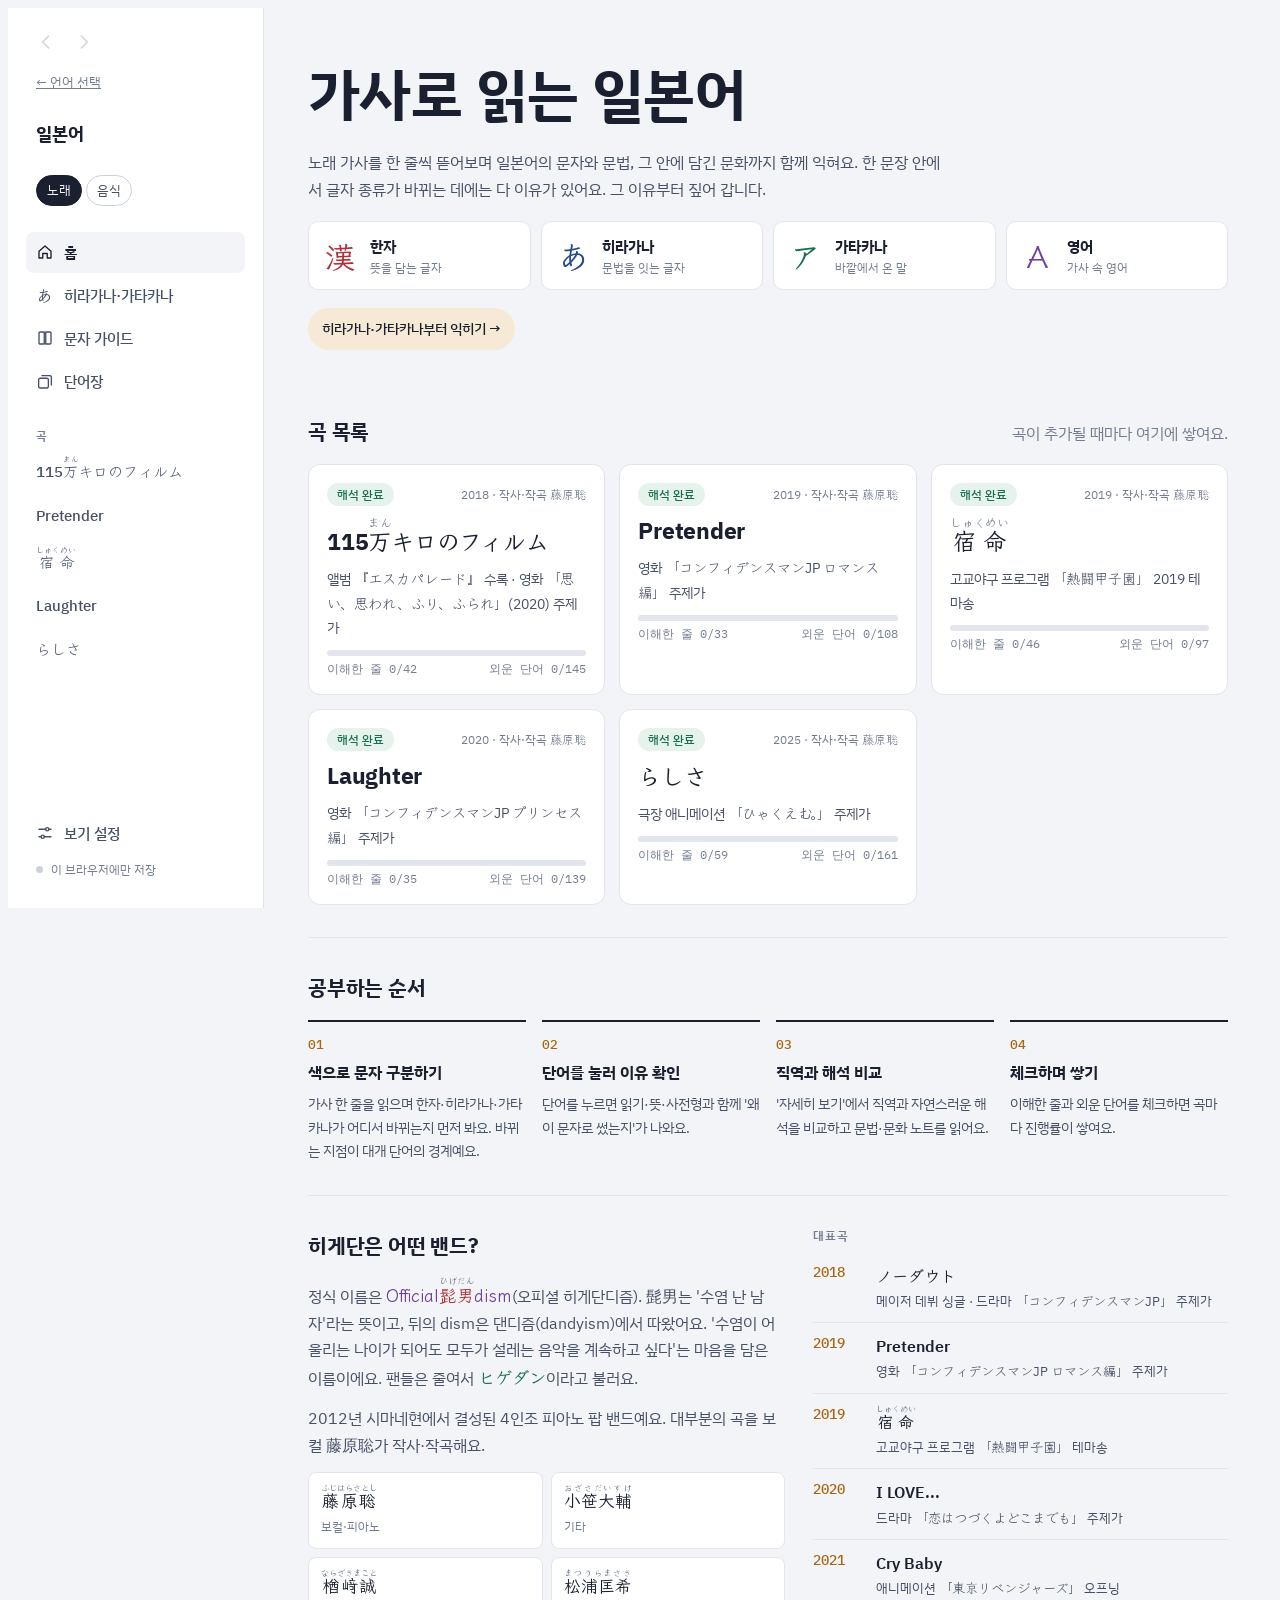
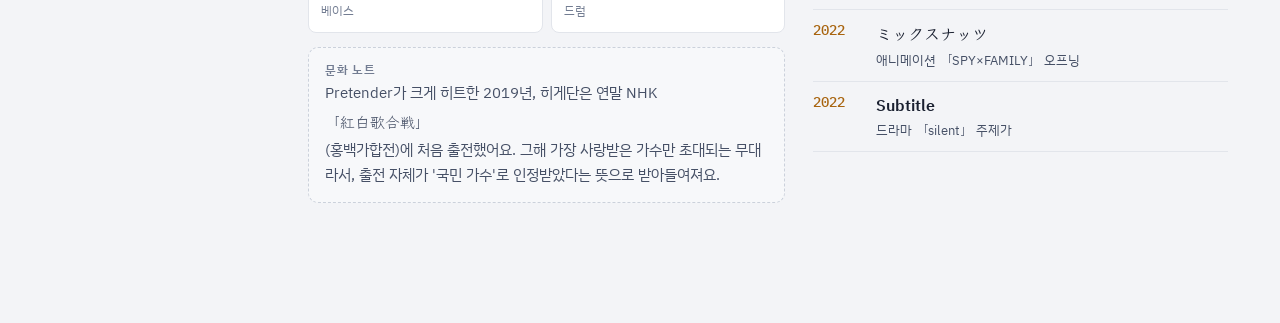
==== japanese/index.html @ e2c32983 "메인페이지 추가" ====
<!doctype html>
<html lang="ko">
<meta charset="utf-8">
<meta name="viewport" content="width=device-width,initial-scale=1,viewport-fit=cover">
<title>일본어</title>
<link rel="preconnect" href="https://fonts.googleapis.com">
<link rel="preconnect" href="https://fonts.gstatic.com" crossorigin>
<link rel="stylesheet" href="https://fonts.googleapis.com/css2?family=IBM+Plex+Mono:wght@400;500&family=IBM+Plex+Sans+KR:wght@400;500;600;700&family=Klee+One:wght@400;600&display=swap">
<style>
/* Layout: 공책 — 데스크톱은 왼쪽 목차(곡·가이드) + 본문, 휴대폰은 상단 바 + 하단 탭. 가사 한 줄 = 노트 카드 한 장.
   색은 UI가 아니라 '문자 종류'에 쓴다: 한자 紅 · 히라가나 藍 · 가타카나 若竹 · 영어 紫. UI 강조는 山吹 하나. */
:root{
  --paper:#F3F4F7; --paper-glass:rgba(243,244,247,.9); --sheet:#FFFFFF; --sheet-2:#F7F8FA;
  --ink:#1A2030; --ink-2:#465066; --ink-3:#737D92; --rule:#E2E5EB; --rule-2:#CBD1DB;
  --accent:#A8640F; --accent-ink:#FFFFFF; --accent-soft:#F6EAD6;
  --kanji:#B0303A; --hira:#24498F; --kata:#17704B; --latin:#6E3F9C;
  --kanji-tint:#FBECEE; --hira-tint:#EAF0FA; --kata-tint:#E6F3EC; --latin-tint:#F2EBF8;
  --scrim:rgba(14,18,28,.42); --shadow:0 12px 40px rgba(20,28,45,.16);
  --font-jp:"Klee One","Hiragino Kaku Gothic ProN","Hiragino Sans","Yu Gothic","Noto Sans JP",sans-serif;
  --font-ui:"IBM Plex Sans KR","Apple SD Gothic Neo","Malgun Gothic","Noto Sans KR",system-ui,sans-serif;
  --font-mono:"IBM Plex Mono",ui-monospace,SFMono-Regular,Menlo,monospace;
  --lyric:1.55rem; --topbar-h:56px; --gutter:16px; --radius:10px;
}
@media (prefers-color-scheme: dark){
  :root:not([data-theme="light"]){
    --paper:#12151C; --paper-glass:rgba(18,21,28,.9); --sheet:#1A1F29; --sheet-2:#151922;
    --ink:#E7EAF0; --ink-2:#B3BACA; --ink-3:#8A92A5; --rule:#2A303D; --rule-2:#3A4252;
    --accent:#E2A34A; --accent-ink:#1A1206; --accent-soft:#3A2C17;
    --kanji:#FF8E93; --hira:#93B4F5; --kata:#6FD4A6; --latin:#CDA6F0;
    --kanji-tint:#3A2125; --hira-tint:#1E2A42; --kata-tint:#183329; --latin-tint:#2E2340;
    --scrim:rgba(0,0,0,.6); --shadow:0 12px 40px rgba(0,0,0,.5);
    color-scheme:dark;
  }
}
:root[data-theme="dark"]{
  --paper:#12151C; --paper-glass:rgba(18,21,28,.9); --sheet:#1A1F29; --sheet-2:#151922;
  --ink:#E7EAF0; --ink-2:#B3BACA; --ink-3:#8A92A5; --rule:#2A303D; --rule-2:#3A4252;
  --accent:#E2A34A; --accent-ink:#1A1206; --accent-soft:#3A2C17;
  --kanji:#FF8E93; --hira:#93B4F5; --kata:#6FD4A6; --latin:#CDA6F0;
  --kanji-tint:#3A2125; --hira-tint:#1E2A42; --kata-tint:#183329; --latin-tint:#2E2340;
  --scrim:rgba(0,0,0,.6); --shadow:0 12px 40px rgba(0,0,0,.5);
  color-scheme:dark;
}
:root[data-size="s"]{ --lyric:1.3rem }
:root[data-size="l"]{ --lyric:1.85rem }
:root[data-size="xl"]{ --lyric:2.2rem }

*,*::before,*::after{ box-sizing:border-box }
[hidden]{ display:none !important }
body{ background:var(--paper); color:var(--ink); font:400 1rem/1.65 var(--font-ui); -webkit-text-size-adjust:100% }
button{ font:inherit; color:inherit; background:none; border:0; padding:0; margin:0; cursor:pointer; text-align:inherit }
a{ color:inherit }
h1,h2,h3,h4{ margin:0; text-wrap:balance }
p,ul,ol,dl{ margin:0 }
:focus-visible{ outline:2px solid var(--accent); outline-offset:2px; border-radius:6px }
.jp{ font-family:var(--font-jp) }
.mono{ font-family:var(--font-mono) }
.muted{ color:var(--ink-3) }
.grow{ flex:1 }
.eyebrow{ font:600 .74rem/1.3 var(--font-ui); letter-spacing:.06em; color:var(--ink-3) }

/* 문자 색 */
.colorize .s-k,.force-color .s-k{ color:var(--kanji) }
.colorize .s-h,.force-color .s-h{ color:var(--hira) }
.colorize .s-a,.force-color .s-a{ color:var(--kata) }
.colorize .s-l,.force-color .s-l{ color:var(--latin) }
ruby{ ruby-position:over }
rt{ font-family:var(--font-jp); font-size:.5em; font-weight:400; color:var(--ink-3); letter-spacing:0 }
ruby.sp .rb{ text-decoration:underline dashed var(--accent) 1.5px; text-underline-offset:.3em }
ruby.sp rt{ color:var(--accent) }
.no-furi .lyric rt,.no-furi .chip rt{ display:none }

/* 뼈대 */
.shell{ display:grid; grid-template-columns:minmax(0,1fr); min-height:100vh }
.side{ display:none }
.col{ min-width:0; display:flex; flex-direction:column }
.topbar{ position:sticky; top:env(safe-area-inset-top,0px); z-index:20; height:var(--topbar-h); display:flex; align-items:center; gap:12px; padding-inline:var(--gutter); background:var(--paper-glass); -webkit-backdrop-filter:blur(10px); backdrop-filter:blur(10px); border-bottom:1px solid var(--rule) }
.brand{ display:flex; align-items:baseline; gap:8px }
.brand-ko{ font-weight:700; letter-spacing:-.01em }
.view{ width:100%; max-width:1120px; margin-inline:auto; padding-inline:var(--gutter); padding-block:20px calc(100px + env(safe-area-inset-bottom,0px)); min-width:0 }
.nav-glyph{ display:inline-grid; place-items:center; width:18px; height:18px; font-family:var(--font-jp); font-weight:600; font-size:1rem; line-height:1 }
.nav-glyph.big{ width:22px; height:22px; font-size:1.2rem }
.tabbar{ position:fixed; left:0; right:0; bottom:0; z-index:30; display:grid; grid-template-columns:repeat(5,minmax(0,1fr)); background:var(--sheet); border-top:1px solid var(--rule); padding-bottom:env(safe-area-inset-bottom,0px) }
.tabbar button{ display:flex; flex-direction:column; align-items:center; gap:2px; padding:8px 0 7px; font-size:.7rem; color:var(--ink-3); text-align:center }
.tabbar button[aria-current="page"]{ color:var(--ink); font-weight:600 }
.ico{ flex:none; width:36px; height:36px; display:inline-grid; place-items:center; border-radius:8px; color:var(--ink-3) }
.ico:hover{ background:var(--sheet-2); color:var(--ink) }
.hist{ flex:none; display:flex; gap:2px; margin-left:-8px }
.hist .ico{ color:var(--ink-2) }
.hist .ico:disabled{ opacity:.3; cursor:default; background:none; color:var(--ink-3) }
.no-tts [data-a="speak"],.no-tts [data-a="speak-line"],.no-tts [data-tts]{ display:none }
html:not(.can-dl) [data-dl]{ display:none }

@media (min-width:960px){
  :root{ --topbar-h:0px; --gutter:44px }
  .shell{ grid-template-columns:256px minmax(0,1fr) }
  .side{ display:flex; flex-direction:column; gap:26px; position:sticky; top:env(safe-area-inset-top,0px); height:100vh; overflow-y:auto; padding:28px 18px; border-right:1px solid var(--rule); background:var(--sheet) }
  .topbar,.tabbar{ display:none }
  .view{ padding-block:40px 80px }
  .side .hist{ margin:-12px 0 -14px 2px }
}
.side-brand{ display:grid; gap:2px; padding-inline:10px }
.side-brand .brand-ko{ font-size:1.12rem }
.side-nav{ display:grid; gap:2px }
.nav-item{ width:100%; display:flex; align-items:center; gap:10px; padding:8px 10px; border-radius:8px; color:var(--ink-2); font-weight:500; font-size:.95rem; text-decoration:none }
.nav-item:hover{ background:var(--sheet-2); color:var(--ink) }
.nav-item[aria-current="page"]{ background:var(--paper); color:var(--ink); font-weight:600 }
.side-h{ padding-inline:10px; margin-bottom:4px }
.song-item .si-t{ flex:1; min-width:0; overflow:hidden; text-overflow:ellipsis; white-space:nowrap }
.si-tag{ flex:none; font-size:.7rem; color:var(--ink-3); border:1px solid var(--rule); border-radius:999px; padding:1px 7px }
.song-item.soon{ color:var(--ink-3); cursor:default }
.song-item.soon:hover{ background:none; color:var(--ink-3) }
.side-foot{ margin-top:auto; display:grid; gap:6px }
.side-sync{ display:flex; align-items:center; gap:8px; padding-inline:10px; font-size:.76rem; color:var(--ink-3) }
.side-sync::before{ content:""; width:7px; height:7px; border-radius:50%; background:var(--rule-2) }
.side-sync[data-on="1"]::before{ background:var(--kata) }

/* 공통 블록 */
.block{ display:grid; gap:16px; padding-block:32px }
.block + .block{ border-top:1px solid var(--rule) }
.block-head{ display:flex; flex-wrap:wrap; align-items:baseline; justify-content:space-between; gap:4px 16px }
.h2{ font-size:1.3rem; font-weight:700; letter-spacing:-.01em }
.page-head{ display:grid; gap:10px; padding-bottom:24px; border-bottom:1px solid var(--rule) }
.page-title{ font-size:clamp(1.8rem,5vw,2.6rem); font-weight:700; letter-spacing:-.02em; line-height:1.2 }
.lede{ max-width:40rem; color:var(--ink-2); font-size:1.03rem }
.empty{ padding:32px 16px; text-align:center; color:var(--ink-3); border:1px dashed var(--rule-2); border-radius:12px; list-style:none }
.tg{ flex:none; display:inline-flex; align-items:center; gap:6px; padding:6px 12px; border-radius:999px; border:1px solid var(--rule-2); background:var(--sheet); font-size:.85rem; color:var(--ink-2); white-space:nowrap }
.tg:hover{ border-color:var(--ink-3); color:var(--ink) }
.tg[aria-pressed="true"]{ background:var(--ink); color:var(--paper); border-color:var(--ink) }
.tg.sm{ padding:4px 10px; font-size:.8rem }
.tg-sep{ flex:none; width:1px; height:20px; background:var(--rule-2); margin-inline:2px }
.aside-box{ display:grid; gap:4px; padding:14px 16px; border-radius:var(--radius); background:var(--sheet-2); border:1px dashed var(--rule-2); font-size:.93rem; color:var(--ink-2) }
.ref{ font-size:.76rem; color:var(--ink-2); text-decoration:underline; text-underline-offset:2px; text-decoration-color:var(--rule-2) }
.ref:hover{ color:var(--ink); text-decoration-color:currentColor }

/* 홈 */
.hero{ display:grid; gap:18px; padding-block:8px 32px }
.hero-title{ font-weight:700; font-size:clamp(2rem,7.5vw,3.6rem); line-height:1.3; letter-spacing:-.01em }
.legend{ display:grid; grid-template-columns:repeat(2,minmax(0,1fr)); gap:10px }
@media (min-width:640px){ .legend{ grid-template-columns:repeat(4,minmax(0,1fr)) } }
.lg{ display:flex; align-items:center; gap:12px; padding:12px 14px; border-radius:var(--radius); background:var(--sheet); border:1px solid var(--rule); min-width:0 }
.lg-ch{ flex:none; font-family:var(--font-jp); font-weight:600; font-size:1.9rem; line-height:1; width:1.15em; text-align:center }
.lg-k .lg-ch{ color:var(--kanji) } .lg-h .lg-ch{ color:var(--hira) } .lg-a .lg-ch{ color:var(--kata) } .lg-l .lg-ch{ color:var(--latin) }
.lg b{ display:block; font-size:.95rem }
.lg small{ display:block; color:var(--ink-3); font-size:.78rem; line-height:1.4 }
.resume{ justify-self:start; display:inline-flex; align-items:center; gap:8px; padding:9px 14px; border-radius:999px; background:var(--accent-soft); color:var(--ink); font-size:.9rem; font-weight:500 }
.cards{ display:grid; grid-template-columns:repeat(auto-fit,minmax(min(100%,280px),1fr)); gap:14px }
.song-card{ display:grid; align-content:start; gap:10px; padding:18px; border-radius:12px; background:var(--sheet); border:1px solid var(--rule); text-decoration:none; transition:border-color .15s,transform .15s }
a.song-card:hover{ border-color:var(--rule-2); transform:translateY(-1px) }
.song-card.soon{ background:transparent; border-style:dashed }
.sc-top{ display:flex; justify-content:space-between; align-items:center; gap:8px }
.pill{ font:500 .72rem/1 var(--font-ui); padding:5px 9px; border-radius:999px; background:var(--sheet-2); color:var(--ink-2); border:1px solid var(--rule); white-space:nowrap }
.pill.ready{ background:var(--kata-tint); color:var(--kata); border-color:transparent }
.pill.demo{ background:var(--accent-soft); color:var(--accent); border-color:transparent }
.sc-meta{ font-size:.76rem; color:var(--ink-3); text-align:right }
.sc-title{ font-size:1.45rem; font-weight:700; letter-spacing:-.01em; line-height:1.25 }
.sc-sub{ color:var(--ink-2); font-size:.9rem }
.prog{ display:grid; gap:6px }
.prog-bar{ height:6px; border-radius:99px; background:var(--rule); overflow:hidden }
.prog-bar i{ display:block; height:100%; width:0; background:var(--accent); border-radius:inherit; transition:width .3s }
.prog-txt{ display:flex; justify-content:space-between; gap:8px; font:400 .74rem/1.2 var(--font-mono); color:var(--ink-3); font-variant-numeric:tabular-nums }
.steps{ list-style:none; padding:0; display:grid; gap:16px; grid-template-columns:repeat(auto-fit,minmax(min(100%,210px),1fr)); counter-reset:step }
.steps li{ counter-increment:step; display:grid; align-content:start; gap:6px; padding-top:14px; border-top:2px solid var(--ink) }
.steps li::before{ content:counter(step,decimal-leading-zero); font:500 .8rem var(--font-mono); color:var(--accent) }
.steps b{ font-size:1rem }
.steps p{ font-size:.9rem; color:var(--ink-2) }
.band{ display:grid; gap:28px }
@media (min-width:860px){ .band{ grid-template-columns:minmax(0,1.15fr) minmax(0,1fr) } }
.band-text{ display:grid; align-content:start; gap:14px }
.band-text > p{ color:var(--ink-2) }
.members{ display:grid; grid-template-columns:repeat(2,minmax(0,1fr)); gap:8px }
.member{ display:grid; padding:10px 12px; background:var(--sheet); border:1px solid var(--rule); border-radius:8px; min-width:0 }
.member .jp{ font-weight:600; font-size:1.05rem; line-height:1.9 }
.member small{ color:var(--ink-3); font-size:.78rem }
.timeline{ list-style:none; padding:0; display:grid; margin-top:8px }
.timeline li{ display:grid; grid-template-columns:3.2rem minmax(0,1fr); gap:12px; padding:10px 0; border-bottom:1px solid var(--rule) }
.tl-y{ font:500 .85rem/1.6 var(--font-mono); color:var(--accent); font-variant-numeric:tabular-nums }
.tl-t{ font-weight:600 }
.tl-d{ display:block; font-size:.84rem; color:var(--ink-2) }

/* 곡 페이지 */
.song-head{ display:grid; gap:8px; padding-bottom:22px }
.back{ display:inline-flex; align-items:center; gap:4px; font-size:.85rem; color:var(--ink-3); width:max-content; margin-bottom:6px }
.back:hover{ color:var(--ink) }
.song-title{ font-size:clamp(2rem,6vw,3rem); font-weight:700; letter-spacing:-.02em; line-height:1.15 }
.song-sub{ color:var(--ink-2); max-width:40rem }
.song-head .prog{ max-width:420px; margin-top:8px }
.tabs{ display:flex; gap:2px; border-bottom:1px solid var(--rule); overflow-x:auto; scrollbar-width:none; margin-bottom:6px }
.tabs::-webkit-scrollbar{ display:none }
.tab{ flex:none; padding:10px 14px; color:var(--ink-3); font-weight:500; border-bottom:2px solid transparent; margin-bottom:-1px; text-decoration:none }
.tab:hover{ color:var(--ink) }
.tab[aria-selected="true"]{ color:var(--ink); border-color:var(--ink); font-weight:600 }
.tab .cnt{ font:400 .72rem var(--font-mono); color:var(--ink-3); margin-left:5px }
.toolbar{ position:sticky; top:calc(env(safe-area-inset-top,0px) + var(--topbar-h)); z-index:10; display:flex; align-items:center; gap:6px; overflow-x:auto; scrollbar-width:none; margin-inline:calc(-1 * var(--gutter)); padding:10px var(--gutter); background:var(--paper-glass); -webkit-backdrop-filter:blur(10px); backdrop-filter:blur(10px) }
.toolbar::-webkit-scrollbar{ display:none }
.song-layout{ display:grid; gap:32px; padding-top:10px }
.lines-col{ min-width:0; max-width:780px }
.rail{ display:none }
@media (min-width:1240px){
  .song-layout{ grid-template-columns:minmax(0,1fr) 220px }
  .rail{ display:block; position:sticky; top:72px; align-self:start }
  .sec-jump{ display:none }
}
.rail-box{ display:grid; gap:8px; padding-bottom:18px; margin-bottom:18px; border-bottom:1px solid var(--rule) }
.rail-link{ display:flex; justify-content:space-between; gap:8px; padding:3px 0; font-size:.88rem; color:var(--ink-2) }
.rail-link:hover{ color:var(--ink) }
.rail-link .mono{ font-size:.75rem; color:var(--ink-3) }
.legend-inline{ display:none; flex-wrap:wrap; gap:4px 14px; font-size:.78rem; color:var(--ink-3); margin-bottom:14px }
.colorize .legend-inline{ display:flex }
.legend-inline span{ display:inline-flex; align-items:center; gap:6px }
.legend-inline span::before{ content:""; width:.62em; height:.62em; border-radius:2px; background:var(--rule-2) }
.legend-inline .li-k::before{ background:var(--kanji) } .legend-inline .li-h::before{ background:var(--hira) }
.legend-inline .li-a::before{ background:var(--kata) } .legend-inline .li-l::before{ background:var(--latin) }
.legend-inline .li-sp::before{ width:1.1em; height:0; border-radius:0; background:none; border-bottom:1.5px dashed var(--accent) }
.sec-jump{ display:flex; gap:6px; overflow-x:auto; scrollbar-width:none; margin-bottom:16px }
.sec{ display:grid; gap:10px; margin-bottom:30px; scroll-margin-top:calc(var(--topbar-h) + 64px) }
.sec.cont{ margin-top:-12px }
.sec-h{ display:flex; align-items:center; gap:10px; font-size:.8rem; font-weight:600; letter-spacing:.04em; color:var(--ink-3); padding-block:4px }
.sec-h::after{ content:""; flex:1; height:1px; background:var(--rule) }
.sec-note{ font-size:.9rem; color:var(--ink-2) }
.line-list{ list-style:none; padding:0; display:grid; gap:10px }
.line{ background:var(--sheet); border:1px solid var(--rule); border-radius:var(--radius); scroll-margin-top:calc(var(--topbar-h) + 72px) }
.line.open{ border-color:var(--rule-2) }
.line.flash{ animation:flash 1.6s ease-out }
@keyframes flash{ 0%,30%{ box-shadow:0 0 0 3px var(--accent) } 100%{ box-shadow:0 0 0 0 transparent } }
.line-head{ display:flex; align-items:center; gap:4px; padding:8px 10px 0 16px }
.ln{ font:500 .75rem var(--font-mono); color:var(--ink-3); font-variant-numeric:tabular-nums }
.line.done .ln{ color:var(--accent) }
.check{ flex:none; width:30px; height:30px; display:inline-grid; place-items:center; border-radius:50%; border:1.5px solid var(--rule-2); color:transparent; margin-left:4px }
.check:hover{ border-color:var(--accent); color:var(--accent) }
.check[aria-pressed="true"]{ background:var(--accent); border-color:var(--accent); color:var(--accent-ink) }
.lyric{ font-family:var(--font-jp); font-weight:600; font-size:var(--lyric); line-height:2.1; padding:0 16px; line-break:strict; overflow-wrap:anywhere }
.no-furi .lyric{ line-height:1.75; padding-block:4px }
.tok{ cursor:pointer; border-radius:4px; transition:background-color .12s }
.tok:hover{ background:var(--sheet-2) }
.tok.punct{ cursor:default }
.tok.punct:hover{ background:none }
.tok.sel{ background:var(--accent-soft) }
.gaps .lyric .tok:not(.punct){ box-shadow:inset 0 -2px 0 var(--rule-2); margin-inline:.08em }
.kr-line{ display:none; padding:0 16px; font-size:.88rem; line-height:1.5; color:var(--ink-2) }
.show-kr .kr-line{ display:block }
.romaji{ display:none; padding:0 16px; font:400 .82rem/1.5 var(--font-mono); color:var(--ink-3) }
.show-romaji .romaji{ display:block }
.rep-tag{ margin-left:8px; padding:1px 8px; border:1px solid var(--rule); border-radius:999px; font-size:.7rem; color:var(--ink-3); font-variant-numeric:tabular-nums }
.rep-note{ font-size:.88rem; color:var(--ink-2); padding:10px 12px; border-radius:8px; background:var(--sheet-2) }
.ko-wrap{ position:relative; padding:6px 16px 0 }
.ko-hint{ display:none }
.hide-ko .ko-wrap:not(.revealed){ cursor:pointer }
.hide-ko .ko-wrap:not(.revealed) .ko{ filter:blur(6px); opacity:.5; -webkit-user-select:none; user-select:none }
.hide-ko .ko-wrap:not(.revealed) .ko-hint{ position:absolute; inset:6px 16px 0; display:flex; align-items:center; font-size:.84rem; font-weight:600; color:var(--ink-2) }
.more{ display:inline-flex; align-items:center; gap:6px; margin:6px 8px 8px; padding:6px 8px; font-size:.85rem; color:var(--ink-2); border-radius:6px }
.more:hover{ background:var(--sheet-2); color:var(--ink) }
.more svg{ transition:transform .2s }
.line.open .more svg{ transform:rotate(180deg) }
.detail{ display:grid; gap:20px; padding:16px; border-top:1px dashed var(--rule-2) }
.d-label{ display:flex; flex-wrap:wrap; align-items:baseline; gap:4px 8px; font-size:.76rem; font-weight:600; letter-spacing:.04em; color:var(--ink-3); margin-bottom:8px }
.d-label small{ font-weight:400; letter-spacing:0 }
.d-block p{ font-size:.95rem }
.lit{ color:var(--ink-2) }
.d-culture{ padding:12px 14px; border-radius:8px; background:var(--sheet-2) }
.chips{ display:flex; flex-wrap:wrap; gap:6px }
.chip{ display:inline-grid; justify-items:center; padding:2px 10px 6px; border:1px solid var(--rule-2); border-radius:8px; background:var(--sheet); min-width:2.6rem; text-align:center }
.chip:hover{ border-color:var(--ink-3) }
.chip.func{ background:var(--sheet-2); border-style:dashed }
.chip.sel{ border-color:var(--ink); box-shadow:0 0 0 1px var(--ink) }
.chip-jp{ font-family:var(--font-jp); font-weight:600; font-size:1.15rem; line-height:1.95 }
.chip-m{ font-size:.72rem; color:var(--ink-3); max-width:8.5em; white-space:nowrap; overflow:hidden; text-overflow:ellipsis }
.tokpanel{ display:grid; gap:12px; margin-top:10px; padding:12px 14px 14px; background:var(--sheet-2); border:1px solid var(--rule); border-radius:10px }
.tp-head{ display:flex; align-items:center; gap:4px }
.tp-jp{ font-family:var(--font-jp); font-weight:600; font-size:1.8rem; line-height:1.85; margin-right:auto; min-width:0 }
.kv{ display:grid; grid-template-columns:4.2rem minmax(0,1fr); gap:6px 12px; font-size:.93rem }
.kv dt{ color:var(--ink-3); font-size:.8rem; padding-top:.18em }
.kv dd{ margin:0; min-width:0 }
.why,.tnote{ display:grid; gap:4px; font-size:.93rem }
.why h4,.tnote h4{ font-size:.78rem; font-weight:600; color:var(--ink-3) }
.why{ padding:10px 12px; border-radius:8px; background:var(--sheet); border:1px solid var(--rule) }
.learn{ justify-self:start; display:inline-flex; align-items:center; gap:6px; padding:7px 14px 7px 10px; border-radius:999px; border:1px solid var(--rule-2); background:var(--sheet); font-size:.85rem }
.learn svg{ color:var(--ink-3) }
.learn[aria-pressed="true"]{ background:var(--accent); color:var(--accent-ink); border-color:var(--accent) }
.learn[aria-pressed="true"] svg{ color:inherit }
.gram{ list-style:none; padding:0; display:grid; gap:12px }
.gram li{ display:grid; gap:2px }
.gram li + li{ padding-top:12px; border-top:1px dotted var(--rule-2) }
.g-k{ font-family:var(--font-jp); font-weight:600; font-size:1.08rem; line-height:1.9 }
.g-d{ font-size:.93rem; color:var(--ink-2) }
.tab-lede{ font-size:.92rem; padding-block:14px }
.gram.big{ background:var(--sheet); border:1px solid var(--rule); border-radius:var(--radius); padding:16px; max-width:780px }
.gram.big .g-k{ font-size:1.25rem }
.notes-layout{ display:grid; gap:16px; max-width:780px; padding-top:16px }
.intro{ display:grid; gap:10px; font-size:1.02rem; color:var(--ink-2) }
.facts{ display:grid; grid-template-columns:5rem minmax(0,1fr); gap:8px 14px; padding:14px 16px; border-radius:var(--radius); background:var(--sheet); border:1px solid var(--rule); font-size:.93rem }
.facts dt{ color:var(--ink-3) }
.facts dd{ margin:0; min-width:0 }
.note-card{ display:grid; gap:8px; padding:18px; border-radius:var(--radius); background:var(--sheet); border:1px solid var(--rule) }
.note-card h3{ font-size:1.08rem; font-weight:700 }
.note-card p{ color:var(--ink-2); font-size:.95rem }
a.ext{ justify-self:start; font-weight:600; font-size:.92rem }

/* 단어장 */
.vtools{ display:grid; gap:10px; padding-block:16px 10px }
.search{ width:100%; padding:10px 14px; border-radius:10px; border:1px solid var(--rule-2); background:var(--sheet); font:inherit; color:var(--ink) }
.search::placeholder{ color:var(--ink-3) }
.vtools-row{ display:flex; flex-wrap:wrap; align-items:center; justify-content:space-between; gap:10px }
.seg{ display:flex; flex-wrap:wrap; gap:6px }
.mini-sw{ display:inline-flex; align-items:center; gap:8px; font-size:.85rem; color:var(--ink-2); cursor:pointer }
.switch{ -webkit-appearance:none; appearance:none; flex:none; width:42px; height:24px; margin:0; border-radius:99px; background:var(--rule-2); position:relative; cursor:pointer; transition:background-color .15s }
.switch::after{ content:""; position:absolute; top:3px; left:3px; width:18px; height:18px; border-radius:50%; background:var(--sheet); box-shadow:0 1px 2px rgba(0,0,0,.25); transition:transform .15s }
.switch:checked{ background:var(--ink) }
.switch:checked::after{ transform:translateX(18px) }
.mini-sw .switch{ width:36px; height:20px }
.mini-sw .switch::after{ width:14px; height:14px }
.mini-sw .switch:checked::after{ transform:translateX(16px) }
.vcount{ font:400 .78rem var(--font-mono); color:var(--ink-3); padding-bottom:8px; font-variant-numeric:tabular-nums }
.vlist{ list-style:none; padding:0; display:grid; border-top:1px solid var(--rule); max-width:860px }
.vrow{ border-bottom:1px solid var(--rule) }
.v-top{ display:grid; grid-template-columns:minmax(0,1fr) auto; align-items:center; gap:8px }
.v-main{ display:grid; grid-template-columns:minmax(4.2rem,auto) minmax(0,1fr) auto; gap:14px; align-items:center; width:100%; padding:12px 2px; border-radius:8px }
.v-main:hover .v-chev{ color:var(--ink) }
.vrow.learned .v-jp,.vrow.learned .v-mean{ opacity:.5 }
.v-jp{ font-family:var(--font-jp); font-weight:600; font-size:1.4rem; line-height:1.9 }
.v-body{ display:grid; gap:2px; min-width:0 }
.v-line1{ display:flex; flex-wrap:wrap; align-items:center; gap:2px 8px; font-size:.8rem; color:var(--ink-3) }
.v-mean{ font-size:.96rem }
.v-chev{ display:inline-grid; color:var(--ink-3); transition:transform .2s }
.vrow.open .v-chev{ transform:rotate(180deg) }
.v-act{ display:flex; align-items:center; gap:2px }
.vtools-r{ display:inline-flex; flex-wrap:wrap; align-items:center; gap:10px }
.seg-label{ align-self:center; min-width:2.6rem; font-size:.74rem; font-weight:600; letter-spacing:.04em; color:var(--ink-3) }
.tg .cnt{ font:400 .7rem var(--font-mono); opacity:.7 }
.lv{ display:inline-block; padding:0 6px; border:1px solid var(--ink-3); border-radius:4px; font:600 .7rem/1.5 var(--font-mono); color:var(--ink); background:var(--sheet); white-space:nowrap; font-variant-numeric:tabular-nums }
.lv.base{ border-style:dashed }
.lv.none{ border-color:var(--rule-2); color:var(--ink-3); font-family:var(--font-ui); font-weight:500 }
.v-detail{ display:grid; gap:18px; margin:0 0 14px; padding:16px 18px 18px; border:1px solid var(--rule-2); border-radius:12px; background:var(--sheet) }
@media (min-width:880px){ .v-detail{ grid-template-columns:minmax(0,1fr) minmax(0,1fr); column-gap:28px; align-items:start } }
.wd-block{ display:grid; gap:8px; min-width:0 }
.wd-block .d-label{ margin-bottom:0 }
.ctx{ display:grid; gap:2px; padding:10px 12px; border-radius:8px; background:var(--sheet-2) }
.ctx-jp{ font-family:var(--font-jp); font-weight:600; font-size:1.12rem; line-height:1.95; overflow-wrap:anywhere }
.ctx-jp mark.hl{ background:var(--accent-soft); color:inherit; border-radius:3px; padding:0 .08em }
.ctx-ko{ font-size:.88rem; color:var(--ink-2) }
.ctx-meta{ font-size:.75rem; color:var(--ink-3) }
.wex{ display:grid; gap:0 }
.wex-jp{ flex:1; min-width:0; font-family:var(--font-jp); font-weight:600; font-size:1.12rem; line-height:1.95 }
.cls-note{ font-size:.8rem; color:var(--ink-3) }
.cls-note b{ color:var(--ink-2) }
.forms{ display:grid; grid-template-columns:repeat(auto-fill,minmax(8.6rem,1fr)); gap:6px }
.form{ display:grid; padding:5px 10px 4px; border:1px solid var(--rule); border-radius:8px; background:var(--sheet); min-width:0 }
.form small{ font-size:.7rem; color:var(--ink-3); line-height:1.4 }
.form .jp{ font-weight:600; font-size:1.02rem; line-height:1.9 }
.form.in-lyric{ border-color:var(--accent); background:var(--accent-soft) }
.rels{ display:flex; flex-wrap:wrap; gap:6px }
.rel{ display:inline-grid; padding:2px 10px 6px; border:1px solid var(--rule-2); border-radius:8px; background:var(--sheet); max-width:100% }
.rel-top{ display:flex; align-items:baseline; gap:6px }
.rel .jp{ font-weight:600; font-size:1.02rem; line-height:1.9 }
.rel-r{ font-size:.66rem; font-weight:600; color:var(--accent); white-space:nowrap }
.rel small{ font-size:.76rem; color:var(--ink-2) }
.tp-more{ border-top:1px dashed var(--rule-2); padding-top:10px }
.tp-more summary{ cursor:pointer; font-size:.84rem; font-weight:600; color:var(--ink-2) }
.tp-more-body{ display:grid; gap:14px; margin-top:12px }

/* 가이드 */
.toc{ display:flex; flex-wrap:wrap; gap:6px; margin-top:6px }
.gsec{ display:grid; gap:14px; padding-block:32px; border-bottom:1px solid var(--rule); max-width:780px; scroll-margin-top:calc(var(--topbar-h) + 12px) }
.gsec h2{ display:flex; flex-wrap:wrap; align-items:baseline; gap:4px 12px; font-size:1.35rem; font-weight:700 }
.gsec h2 .jp{ font-size:1rem; font-weight:600 }
.gsec h2 rt{ font-size:.5em }
.gsec > p{ color:var(--ink-2) }
.gsec b{ color:var(--ink) }
.ex{ display:grid; gap:2px; padding:12px 16px 14px; background:var(--sheet); border:1px solid var(--rule); border-radius:var(--radius) }
.ex-row{ display:flex; align-items:center; gap:8px }
.ex-jp{ flex:1; min-width:0; font-family:var(--font-jp); font-weight:600; font-size:1.5rem; line-height:2.05 }
.ex-ko{ font-size:.9rem; color:var(--ink-2) }
.ex-grid{ display:grid; gap:10px; grid-template-columns:repeat(auto-fit,minmax(min(100%,170px),1fr)) }
.ex-grid .ex-jp{ font-size:1.35rem }
.roles{ display:grid; gap:10px; grid-template-columns:repeat(auto-fit,minmax(min(100%,200px),1fr)) }
.role{ display:grid; align-content:start; gap:4px; padding:14px 16px; border-radius:var(--radius); font-size:.9rem; color:var(--ink-2) }
.role h3{ font-size:1rem }
.role.k{ background:var(--kanji-tint) } .role.k h3{ color:var(--kanji) }
.role.h{ background:var(--hira-tint) } .role.h h3{ color:var(--hira) }
.role.a{ background:var(--kata-tint) } .role.a h3{ color:var(--kata) }
.rules{ padding-left:1.2em; display:grid; gap:10px; color:var(--ink-2) }
.rules li::marker{ color:var(--ink-3) }
.ex-inline{ font-weight:600; font-size:1.08em }
.table-wrap{ overflow-x:auto; border:1px solid var(--rule); border-radius:var(--radius); background:var(--sheet) }
table{ border-collapse:collapse; width:100%; min-width:520px; font-size:.92rem }
th,td{ text-align:left; padding:9px 12px; border-bottom:1px solid var(--rule); vertical-align:middle }
th{ font-size:.74rem; font-weight:600; letter-spacing:.04em; color:var(--ink-3); background:var(--sheet-2) }
tr:last-child td{ border-bottom:0 }
td.p-jp{ font-family:var(--font-jp); font-weight:600; font-size:1.2rem; color:var(--hira); white-space:nowrap }
td.p-ro{ font-family:var(--font-mono); font-size:.82rem; color:var(--ink-3) }

/* 히라가나·가타카나 */
.hero-links{ display:flex; flex-wrap:wrap; gap:8px }
.gsec.wide{ max-width:none }
.kana-wrap{ display:grid; gap:24px }
.kana-main{ display:grid; gap:14px; min-width:0; max-width:780px }
.kana-side{ display:none }
@media (min-width:1000px){
  .kana-wrap{ grid-template-columns:minmax(0,1fr) 300px; align-items:start }
  .kana-side{ display:block; position:sticky; top:24px }
}
.k-sub{ font-size:1.05rem; font-weight:700; margin-top:12px; scroll-margin-top:calc(var(--topbar-h) + 12px) }
.k-p{ color:var(--ink-2); font-size:.94rem }
.kgrid{ display:grid; grid-template-columns:2.6rem repeat(var(--cols,5),minmax(0,1fr)); gap:4px; max-width:560px }
.kg-head{ text-align:center; font:500 .72rem var(--font-mono); color:var(--ink-3); padding-bottom:2px }
.kg-row{ align-self:center; font-family:var(--font-jp); font-size:.82rem; font-weight:600; color:var(--ink-3); text-align:center }
.kcell{ display:grid; justify-items:center; gap:0; padding:5px 2px 4px; min-width:0; border:1px solid var(--rule); border-radius:8px; background:var(--sheet); text-align:center }
.kcell:hover{ border-color:var(--ink-3) }
.kcell.sel{ border-color:var(--ink); box-shadow:0 0 0 1px var(--ink) }
.kcell.empty{ border:0; background:none }
.kc-chars{ display:flex; align-items:baseline; justify-content:center; gap:3px; font-family:var(--font-jp); font-weight:600; line-height:1.25 }
.kh{ font-size:1.45rem; color:var(--hira) }
.kk{ font-size:1rem; color:var(--kata) }
.kmode-h .kk,.kmode-k .kh{ display:none }
.kmode-k .kk{ font-size:1.45rem }
.kcell small{ font:400 .66rem var(--font-mono); color:var(--ink-3); white-space:nowrap; overflow:hidden; text-overflow:ellipsis; max-width:100% }
.kdetail{ display:grid; gap:12px; padding:16px; background:var(--sheet); border:1px solid var(--rule-2); border-radius:12px; max-width:560px }
.kgrid > .kdetail{ grid-column:1 / -1; max-width:none; margin-block:4px }
.kd-one{ display:grid; justify-items:center; gap:2px; padding:10px 6px; border-radius:10px }
.kd-one.h{ background:var(--hira-tint) }
.kd-one.a{ background:var(--kata-tint) }
.kd-label{ font-size:.72rem; font-weight:600; color:var(--ink-3) }
.kd-big{ font-family:var(--font-jp); font-weight:600; font-size:3rem; line-height:1.25 }
.kd-one.h .kd-big{ color:var(--hira) }
.kd-one.a .kd-big{ color:var(--kata) }
.kd-src{ font-size:.78rem; color:var(--ink-2); text-align:center }
.kd-src .jp{ font-size:1.15rem; font-weight:600; color:var(--kanji) }
.kd-read{ display:flex; align-items:center; gap:10px; font-size:1rem }
.kd-ro{ font:500 1rem var(--font-mono) }
.ext-grid{ display:grid; grid-template-columns:repeat(auto-fill,minmax(min(100%,10.5rem),1fr)); grid-auto-rows:1fr; gap:8px }
.ext{ display:grid; gap:1px; padding:10px 12px; border:1px solid var(--rule); border-radius:var(--radius); background:var(--sheet) }
.ext-k{ font-family:var(--font-jp); font-weight:600; font-size:1.5rem; line-height:1.3; color:var(--kata) }
.ext-ro{ font:400 .74rem var(--font-mono); color:var(--ink-3) }
.ext-w{ font-size:.85rem; color:var(--ink-2) }
.ext-w .jp{ font-weight:600 }
.conf-grid{ display:grid; grid-template-columns:repeat(auto-fill,minmax(min(100%,15rem),1fr)); gap:8px }
.conf-grid.twins{ grid-template-columns:repeat(auto-fill,minmax(min(100%,9rem),1fr)) }
.conf{ display:grid; gap:4px; padding:12px 14px; border:1px solid var(--rule); border-radius:var(--radius); background:var(--sheet) }
.conf-k{ font-family:var(--font-jp); font-weight:600; font-size:1.7rem; line-height:1.3; letter-spacing:.05em }
.conf p{ font-size:.86rem; color:var(--ink-2) }
.quiz{ display:grid; gap:12px; max-width:560px }
.q-top{ display:flex; flex-wrap:wrap; gap:8px 16px }
.q-card{ display:grid; justify-items:center; gap:14px; padding:20px 16px; border:1px solid var(--rule-2); border-radius:14px; background:var(--sheet) }
.q-char{ font-family:var(--font-jp); font-weight:600; font-size:4.5rem; line-height:1.15 }
.q-choices{ display:grid; grid-template-columns:repeat(2,minmax(0,1fr)); gap:8px; width:100% }
.q-btn{ padding:12px 8px; border:1px solid var(--rule-2); border-radius:10px; background:var(--sheet-2); font:500 1rem var(--font-ui); text-align:center }
.q-btn:hover:not(:disabled){ border-color:var(--ink-3) }
.q-btn:disabled{ cursor:default; opacity:.6 }
.q-btn.right{ opacity:1; border-color:var(--kata); background:var(--kata-tint); color:var(--kata) }
.q-btn.wrong{ opacity:1; border-color:var(--kanji); background:var(--kanji-tint); color:var(--kanji) }
.q-fb{ font-size:.92rem; color:var(--ink-2); text-align:center }
.q-score{ font:400 .8rem var(--font-mono); color:var(--ink-3); font-variant-numeric:tabular-nums }

/* 설정 시트 */
.scrim{ position:fixed; inset:0; z-index:40; background:var(--scrim) }
.sheet{ position:fixed; z-index:50; left:0; right:0; bottom:0; max-height:88vh; overflow-y:auto; display:grid; gap:22px; padding:18px 16px calc(22px + env(safe-area-inset-bottom,0px)); background:var(--sheet); border-radius:16px 16px 0 0; box-shadow:var(--shadow) }
@media (min-width:720px){ .sheet{ left:auto; right:24px; top:24px; bottom:auto; width:400px; max-height:calc(100vh - 48px); border-radius:16px; padding-bottom:22px } }
.sheet-head{ display:flex; align-items:center; justify-content:space-between }
.sheet-head h2{ font-size:1.1rem; font-weight:700 }
.set-group{ display:grid; gap:8px }
.sw{ display:flex; align-items:center; justify-content:space-between; gap:16px; padding:9px 0; border-bottom:1px solid var(--rule); cursor:pointer }
.sw small{ display:block; color:var(--ink-3); font-size:.8rem; line-height:1.4 }
.segs{ display:grid; grid-template-columns:repeat(4,minmax(0,1fr)); gap:4px; padding:4px; border-radius:10px; background:var(--sheet-2); border:1px solid var(--rule) }
.segs.three{ grid-template-columns:repeat(3,minmax(0,1fr)) }
.segs button{ padding:7px 0; border-radius:7px; font-size:.85rem; color:var(--ink-2); text-align:center }
.segs button[aria-pressed="true"]{ background:var(--sheet); color:var(--ink); font-weight:600; box-shadow:0 1px 3px rgba(0,0,0,.14) }
.hint{ font-size:.8rem; color:var(--ink-3) }
.sync{ font-size:.86rem; color:var(--ink-2); padding:12px 14px; border-radius:10px; background:var(--sheet-2) }
.danger{ justify-self:start; padding:8px 12px; border-radius:8px; border:1px solid var(--rule-2); color:var(--kanji); font-size:.85rem }
.danger.armed{ background:var(--kanji); border-color:var(--kanji); color:var(--sheet) }
.dl-btn{ justify-self:start; padding:8px 12px; border-radius:8px; border:1px solid var(--rule-2); color:var(--ink); font-size:.85rem; font-weight:500 }
.dl-btn:disabled{ opacity:.55 }
.tg:disabled{ opacity:.45; cursor:default }
.mode-tg{ flex-wrap:nowrap; gap:4px }
.lang-back{ padding-inline:10px; font-size:.8rem; color:var(--ink-3) }
.lang-back:hover{ color:var(--ink) }
.side .mode-tg{ padding-inline:10px }
.food-grid{ display:grid; grid-template-columns:repeat(auto-fill,minmax(min(100%,13.5rem),1fr)); gap:8px }
.food{ display:grid; align-content:start; gap:3px; padding:10px 12px 12px; border:1px solid var(--rule); border-radius:var(--radius); background:var(--sheet) }
.food-top{ display:flex; align-items:center; justify-content:space-between; gap:6px }
.food-jp{ font-family:var(--font-jp); font-weight:600; font-size:1.35rem; line-height:1.9 }
.food-hg{ font-size:.8rem; color:var(--ink-3) }
.food-m{ font-size:.95rem; font-weight:600 }
.food-n{ font-size:.82rem; color:var(--ink-2) }
.food-talk{ display:grid; gap:8px }
.food-who{ flex:none; padding:1px 7px; border-radius:5px; font-size:.72rem; font-weight:600; color:var(--ink-2); background:var(--sheet-2); border:1px solid var(--rule) }
.toast{ position:fixed; left:50%; transform:translateX(-50%); bottom:calc(78px + env(safe-area-inset-bottom,0px)); z-index:60; max-width:calc(100vw - 32px); padding:9px 16px; border-radius:999px; background:var(--ink); color:var(--paper); font-size:.86rem; box-shadow:var(--shadow); text-align:center }
@media (min-width:960px){ .toast{ bottom:28px } }
@media (prefers-reduced-motion:reduce){ *,*::before,*::after{ transition:none!important; animation:none!important; scroll-behavior:auto!important } }
</style>

<div class="shell" lang="ko">
  <aside class="side" aria-label="탐색">
    <div class="hist" role="group" aria-label="화면 이동">
      <button class="ico" data-a="hist" data-d="-1" aria-label="뒤로" title="뒤로" disabled><svg viewBox="0 0 24 24" width="20" height="20" aria-hidden="true"><path d="M15 5l-7 7 7 7" fill="none" stroke="currentColor" stroke-width="2" stroke-linecap="round" stroke-linejoin="round"/></svg></button>
      <button class="ico" data-a="hist" data-d="1" aria-label="앞으로" title="앞으로" disabled><svg viewBox="0 0 24 24" width="20" height="20" aria-hidden="true"><path d="M9 5l7 7-7 7" fill="none" stroke="currentColor" stroke-width="2" stroke-linecap="round" stroke-linejoin="round"/></svg></button>
    </div>
    <a class="lang-back" href="../" data-lang-back hidden>← 언어 선택</a>
    <button class="side-brand" data-a="nav" data-to="home">
      <span class="brand-ko">일본어</span>
    </button>
    <div class="seg mode-tg" role="group" aria-label="학습 모드"><button class="tg sm" data-a="mode" data-v="song" aria-pressed="true">노래</button><button class="tg sm" data-a="mode" data-v="food" aria-pressed="false">음식</button></div>
    <nav class="side-nav" aria-label="주요 메뉴">
      <button class="nav-item" data-a="nav" data-to="home" data-nav="home"><svg viewBox="0 0 24 24" width="18" height="18" aria-hidden="true"><path d="M4 11l8-7 8 7v9h-5v-6H9v6H4z" fill="none" stroke="currentColor" stroke-width="1.8" stroke-linejoin="round"/></svg><span>홈</span></button>
      <button class="nav-item" data-a="nav" data-to="kana" data-nav="kana"><span class="nav-glyph" lang="ja" aria-hidden="true">あ</span><span>히라가나·가타카나</span></button>
      <button class="nav-item" data-a="nav" data-to="guide" data-nav="guide"><svg viewBox="0 0 24 24" width="18" height="18" aria-hidden="true"><path d="M4 5.5C4 4.7 4.7 4 5.5 4H11v16H5.5A1.5 1.5 0 0 1 4 18.5zM20 5.5c0-.8-.7-1.5-1.5-1.5H13v16h5.5c.8 0 1.5-.7 1.5-1.5z" fill="none" stroke="currentColor" stroke-width="1.8" stroke-linejoin="round"/></svg><span>문자 가이드</span></button>
      <button class="nav-item" data-a="nav" data-to="vocab" data-nav="vocab"><svg viewBox="0 0 24 24" width="18" height="18" aria-hidden="true"><rect x="3.5" y="7" width="13" height="13" rx="2" fill="none" stroke="currentColor" stroke-width="1.8"/><path d="M8 3.5h10.5a2 2 0 0 1 2 2V16" fill="none" stroke="currentColor" stroke-width="1.8" stroke-linecap="round"/></svg><span>단어장</span></button>
    </nav>
    <div id="side-songs-wrap">
      <p class="eyebrow side-h">곡</p>
      <div class="side-nav" id="side-songs"></div>
    </div>
    <div class="side-foot">
      <button class="nav-item" data-a="open-settings"><svg viewBox="0 0 24 24" width="18" height="18" aria-hidden="true"><path d="M4 7h9M17 7h3M4 17h3M11 17h9" fill="none" stroke="currentColor" stroke-width="1.8" stroke-linecap="round"/><circle cx="15" cy="7" r="2.2" fill="none" stroke="currentColor" stroke-width="1.8"/><circle cx="9" cy="17" r="2.2" fill="none" stroke="currentColor" stroke-width="1.8"/></svg><span>보기 설정</span></button>
      <p class="side-sync" id="side-sync">이 브라우저에만 저장</p>
    </div>
  </aside>

  <div class="col">
    <header class="topbar">
      <div class="hist" role="group" aria-label="화면 이동">
        <button class="ico" data-a="hist" data-d="-1" aria-label="뒤로" title="뒤로" disabled><svg viewBox="0 0 24 24" width="22" height="22" aria-hidden="true"><path d="M15 5l-7 7 7 7" fill="none" stroke="currentColor" stroke-width="2" stroke-linecap="round" stroke-linejoin="round"/></svg></button>
        <button class="ico" data-a="hist" data-d="1" aria-label="앞으로" title="앞으로" disabled><svg viewBox="0 0 24 24" width="22" height="22" aria-hidden="true"><path d="M9 5l7 7-7 7" fill="none" stroke="currentColor" stroke-width="2" stroke-linecap="round" stroke-linejoin="round"/></svg></button>
      </div>
      <button class="brand" data-a="nav" data-to="home"><span class="brand-ko">일본어</span></button>
      <div class="seg mode-tg" role="group" aria-label="학습 모드"><button class="tg sm" data-a="mode" data-v="song" aria-pressed="true">노래</button><button class="tg sm" data-a="mode" data-v="food" aria-pressed="false">음식</button></div>
      <span class="grow"></span>
      <a class="ico" href="../" data-lang-back hidden aria-label="언어 선택" title="언어 선택"><svg viewBox="0 0 24 24" width="20" height="20" aria-hidden="true"><circle cx="12" cy="12" r="8.5" fill="none" stroke="currentColor" stroke-width="1.8"/><path d="M3.5 12h17M12 3.5c2.4 2.4 3.6 5.2 3.6 8.5s-1.2 6.1-3.6 8.5c-2.4-2.4-3.6-5.2-3.6-8.5s1.2-6.1 3.6-8.5z" fill="none" stroke="currentColor" stroke-width="1.8" stroke-linejoin="round"/></svg></a>
      <button class="ico" data-a="open-settings" aria-label="보기 설정"><svg viewBox="0 0 24 24" width="20" height="20" aria-hidden="true"><path d="M4 7h9M17 7h3M4 17h3M11 17h9" fill="none" stroke="currentColor" stroke-width="1.8" stroke-linecap="round"/><circle cx="15" cy="7" r="2.2" fill="none" stroke="currentColor" stroke-width="1.8"/><circle cx="9" cy="17" r="2.2" fill="none" stroke="currentColor" stroke-width="1.8"/></svg></button>
    </header>
    <main id="view" class="view"></main>
  </div>
</div>

<nav class="tabbar" aria-label="주요 메뉴" lang="ko">
  <button data-a="nav" data-to="home" data-nav="home"><svg viewBox="0 0 24 24" width="22" height="22" aria-hidden="true"><path d="M4 11l8-7 8 7v9h-5v-6H9v6H4z" fill="none" stroke="currentColor" stroke-width="1.8" stroke-linejoin="round"/></svg>홈</button>
  <button data-a="nav" data-to="kana" data-nav="kana"><span class="nav-glyph big" lang="ja" aria-hidden="true">あ</span>가나</button>
  <button data-a="nav" data-to="guide" data-nav="guide"><svg viewBox="0 0 24 24" width="22" height="22" aria-hidden="true"><path d="M4 5.5C4 4.7 4.7 4 5.5 4H11v16H5.5A1.5 1.5 0 0 1 4 18.5zM20 5.5c0-.8-.7-1.5-1.5-1.5H13v16h5.5c.8 0 1.5-.7 1.5-1.5z" fill="none" stroke="currentColor" stroke-width="1.8" stroke-linejoin="round"/></svg>문자 가이드</button>
  <button data-a="nav" data-to="vocab" data-nav="vocab"><svg viewBox="0 0 24 24" width="22" height="22" aria-hidden="true"><rect x="3.5" y="7" width="13" height="13" rx="2" fill="none" stroke="currentColor" stroke-width="1.8"/><path d="M8 3.5h10.5a2 2 0 0 1 2 2V16" fill="none" stroke="currentColor" stroke-width="1.8" stroke-linecap="round"/></svg>단어장</button>
  <button data-a="open-settings"><svg viewBox="0 0 24 24" width="22" height="22" aria-hidden="true"><path d="M4 7h9M17 7h3M4 17h3M11 17h9" fill="none" stroke="currentColor" stroke-width="1.8" stroke-linecap="round"/><circle cx="15" cy="7" r="2.2" fill="none" stroke="currentColor" stroke-width="1.8"/><circle cx="9" cy="17" r="2.2" fill="none" stroke="currentColor" stroke-width="1.8"/></svg>설정</button>
</nav>

<div class="scrim" id="scrim" hidden></div>
<section class="sheet" id="sheet" role="dialog" aria-modal="true" aria-labelledby="sheet-title" lang="ko" hidden>
  <div class="sheet-head">
    <h2 id="sheet-title">보기 설정</h2>
    <button class="ico" data-a="close-settings" aria-label="설정 닫기"><svg viewBox="0 0 24 24" width="18" height="18" aria-hidden="true"><path d="M6 6l12 12M18 6L6 18" fill="none" stroke="currentColor" stroke-width="2" stroke-linecap="round"/></svg></button>
  </div>
  <div class="set-group">
    <p class="eyebrow">가사 표시</p>
    <label class="sw" for="opt-furi"><span>후리가나<small>한자 위에 읽는 법을 작게 표시</small></span><input class="switch" type="checkbox" id="opt-furi" data-opt="furi"></label>
    <label class="sw" for="opt-kr"><span>한글 발음<small>한국어로 적은 대략적인 발음 (장음은 -)</small></span><input class="switch" type="checkbox" id="opt-kr" data-opt="kr"></label>
    <label class="sw" for="opt-romaji"><span>로마자<small>알파벳으로 쓴 발음</small></span><input class="switch" type="checkbox" id="opt-romaji" data-opt="romaji"></label>
    <label class="sw" for="opt-color"><span>문자 색상 구분<small>한자·히라가나·가타카나·영어를 색으로 구분</small></span><input class="switch" type="checkbox" id="opt-color" data-opt="color"></label>
    <label class="sw" for="opt-hideko"><span>해석 가리기<small>먼저 뜻을 떠올려 본 뒤 눌러서 확인</small></span><input class="switch" type="checkbox" id="opt-hideko" data-opt="hideKo"></label>
  </div>
  <div class="set-group">
    <p class="eyebrow">가사 글자 크기</p>
    <div class="segs" role="group" aria-label="가사 글자 크기">
      <button data-a="set" data-key="size" data-val="s">작게</button>
      <button data-a="set" data-key="size" data-val="m">보통</button>
      <button data-a="set" data-key="size" data-val="l">크게</button>
      <button data-a="set" data-key="size" data-val="xl">아주 크게</button>
    </div>
  </div>
  <div class="set-group" data-tts>
    <p class="eyebrow">발음 듣기 속도</p>
    <div class="segs three" role="group" aria-label="발음 듣기 속도">
      <button data-a="set" data-key="rate" data-val="0.7">느리게</button>
      <button data-a="set" data-key="rate" data-val="0.9">보통</button>
      <button data-a="set" data-key="rate" data-val="1.1">빠르게</button>
    </div>
    <p class="hint">기기에 설치된 일본어 음성으로 읽어요. 실제 노래의 발음·억양과는 다를 수 있어요.</p>
  </div>
  <div class="set-group">
    <p class="eyebrow">학습 기록</p>
    <p class="sync" id="sync-label">이해한 줄과 외운 단어가 이 브라우저에만 저장돼요.</p>
    <button class="danger" data-a="reset">학습 기록 지우기</button>
  </div>
  <div class="set-group" data-dl>
    <p class="eyebrow">내려받기</p>
    <button class="dl-btn" data-a="download">HTML 파일로 내려받기</button>
    <p class="hint">모든 곡의 해석, 단어장, 가나 표를 담은 파일 하나예요. 인터넷 없이 브라우저로 열 수 있어서 다른 사람에게 그대로 보내 줄 수 있어요. 학습 기록은 담기지 않아요.</p>
  </div>
</section>
<div class="toast" id="toast" role="status" aria-live="polite" hidden></div>

<script>
(function () {
  'use strict';

  /* ── 곡 목록 ───────────────────────────────────────────────
     곡을 추가할 때: 여기 한 줄 + songs/<id>.json 파일.
     곡 파일 형식
     { id, title, sub?, eyebrow?, artist?, year?, release?, tieIn?, lyricist?, composer?, listen?, intro?,
       notes?: [{ tag, title, body }],
       dict?: { "<표기>": { p, m, b, bm, w, n } }   ← 곡 안에서 반복되는 단어의 기본값 (토큰 값이 우선)
       sections: [{ label, part?(1절·2절·마지막 묶음 이름, 없으면 label로 짐작), note?, lines: [{
         id?, same?(앞 줄 id: 반복 가사), ko(해석), lit?(직역), s?(표기 포인트), c?(문화·뉘앙스), g?: [{ k, d }](문법), kr?(한글 발음 덮어쓰기),
         tk: [{ t(표기), p?(품사), m?(뜻), b?(사전형), bm?(사전형 뜻), w?(왜 이 문자), n?(메모),
                ro?(로마자 덮어쓰기), v?(단어장 포함 여부), k?(단어 키), lv?(JLPT) }] }] }] }
     표기 마크업: {漢字|かんじ} 루비 · {本気|マジ|*} 특수 읽기 · [[…]] 색 구분 예문 · **굵게** */
  const CATALOG = [
    { id: 'film', file: 'songs/film.json', status: 'ready',
      title: '115{万|まん}キロのフィルム', sub: '앨범 『エスカパレード』 수록 · 영화 「思い、思われ、ふり、ふられ」(2020) 주제가', meta: '2018 · 작사·작곡 藤原聡' },
    { id: 'pretender', file: 'songs/pretender.json', status: 'ready',
      title: 'Pretender', sub: '영화 「コンフィデンスマンJP ロマンス編」 주제가', meta: '2019 · 작사·작곡 藤原聡' },
    { id: 'shukumei', file: 'songs/shukumei.json', status: 'ready',
      title: '{宿命|しゅくめい}', sub: '고교야구 프로그램 「熱闘甲子園」 2019 테마송', meta: '2019 · 작사·작곡 藤原聡' },
    { id: 'laughter', file: 'songs/laughter.json', status: 'ready',
      title: 'Laughter', sub: '영화 「コンフィデンスマンJP プリンセス編」 주제가', meta: '2020 · 작사·작곡 藤原聡' },
    { id: 'rashisa', file: 'songs/rashisa.json', status: 'ready',
      title: 'らしさ', sub: '극장 애니메이션 「ひゃくえむ。」 주제가', meta: '2025 · 작사·작곡 藤原聡' }
  ];

  const ROOT = document.documentElement;
  const $ = (s, el) => (el || document).querySelector(s);
  const $$ = (s, el) => Array.from((el || document).querySelectorAll(s));
  const ESC = { '&': '&amp;', '<': '&lt;', '>': '&gt;', '"': '&quot;', "'": '&#39;' };
  const esc = (v) => String(v == null ? '' : v).replace(/[&<>"']/g, (c) => ESC[c]);
  const smooth = () => (matchMedia('(prefers-reduced-motion: reduce)').matches ? 'auto' : 'smooth');
  const store = {
    get(k, d) { try { const v = localStorage.getItem(k); return v == null ? d : JSON.parse(v); } catch (e) { return d; } },
    set(k, v) { try { localStorage.setItem(k, JSON.stringify(v)); } catch (e) { /* 저장 불가 환경 */ } }
  };
  const state = { route: 'home', rendered: null, song: null, pendingLine: null, allOpen: false,
    vf: { cat: 'all', lv: 'all', q: '', hide: false }, vopen: new Set(), lastFocus: null, toastT: 0, resetT: 0,
    mode: 'song', ksel: null, kmode: 'h', quiz: { mode: 'h', cur: null, right: 0, total: 0, streak: 0, best: +store.get('hgn.kanaBest', 0) || 0 } };

  const I = {
    speaker: '<svg viewBox="0 0 24 24" width="18" height="18" aria-hidden="true"><path d="M4 9.5v5h3.5L12 18.5v-13L7.5 9.5z" fill="currentColor"/><path d="M15.5 9a4.2 4.2 0 0 1 0 6M18 6.5a7.8 7.8 0 0 1 0 11" fill="none" stroke="currentColor" stroke-width="1.7" stroke-linecap="round"/></svg>',
    check: '<svg viewBox="0 0 24 24" width="16" height="16" aria-hidden="true"><path d="M5.5 12.5l4 4L18.5 7.5" fill="none" stroke="currentColor" stroke-width="2.4" stroke-linecap="round" stroke-linejoin="round"/></svg>',
    chev: '<svg viewBox="0 0 24 24" width="16" height="16" aria-hidden="true"><path d="M6 9l6 6 6-6" fill="none" stroke="currentColor" stroke-width="2" stroke-linecap="round" stroke-linejoin="round"/></svg>',
    close: '<svg viewBox="0 0 24 24" width="18" height="18" aria-hidden="true"><path d="M6 6l12 12M18 6L6 18" fill="none" stroke="currentColor" stroke-width="2" stroke-linecap="round"/></svg>',
    back: '<svg viewBox="0 0 24 24" width="16" height="16" aria-hidden="true"><path d="M15 6l-6 6 6 6" fill="none" stroke="currentColor" stroke-width="2" stroke-linecap="round" stroke-linejoin="round"/></svg>'
  };

  /* ── 문자 판별과 표기 렌더링 ───────────────────────────── */
  function sc(ch) {
    const c = ch.codePointAt(0);
    if (c >= 0x3041 && c <= 0x309F) return 'h';
    if (c === 0x30FB) return 'p';
    if ((c >= 0x30A0 && c <= 0x30FF) || (c >= 0x31F0 && c <= 0x31FF) || (c >= 0xFF66 && c <= 0xFF9F)) return 'a';
    if ((c >= 0x4E00 && c <= 0x9FFF) || (c >= 0x3400 && c <= 0x4DBF) || (c >= 0xF900 && c <= 0xFAFF) || c === 0x3005 || c === 0x3006) return 'k';
    if (/[A-Za-z0-9０-９Ａ-Ｚａ-ｚ]/.test(ch)) return 'l';
    return 'p';
  }
  function scriptsOf(str) {
    const set = new Set(); let prev = null;
    for (const ch of str) { let k = sc(ch); if (ch === 'ー' && prev) k = prev; if (k !== 'p') { set.add(k); prev = k; } }
    return ['k', 'h', 'a', 'l'].filter((k) => set.has(k));
  }
  function paint(str) {
    let out = '', cur = null, buf = '';
    const flush = () => { if (buf) { out += cur === 'p' ? esc(buf) : '<span class="s-' + cur + '">' + esc(buf) + '</span>'; buf = ''; } };
    for (const ch of str) { let k = sc(ch); if (ch === 'ー' && cur && cur !== 'p') k = cur; if (k !== cur) { flush(); cur = k; } buf += ch; }
    flush(); return out;
  }
  const RUBY_RE = /\{([^{}|]+)\|([^{}|]+)(?:\|(\*))?\}/g;
  function segs(str) {
    const out = []; let last = 0; str = String(str || '');
    str.replace(RUBY_RE, (m, b, r, f, idx) => { if (idx > last) out.push({ t: str.slice(last, idx) }); out.push({ t: b, r: r, sp: !!f }); last = idx + m.length; return m; });
    if (last < str.length) out.push({ t: str.slice(last) });
    return out;
  }
  const plainOf = (s) => segs(s).map((x) => x.t).join('');
  const readingOf = (s) => segs(s).map((x) => x.r || x.t).join('');
  const speechOf = (s) => segs(s).map((x) => (x.sp ? x.r : x.t)).join('');
  function renderJP(s) {
    return segs(s).map((x) => (x.r
      ? '<ruby' + (x.sp ? ' class="sp"' : '') + '><span class="rb">' + paint(x.t) + '</span><rt>' + esc(x.r) + '</rt></ruby>'
      : paint(x.t))).join('');
  }
  const JP_RUN = /[぀-ヿ㐀-鿿豈-﫿々〆〜「」『』、。]+/g;
  function richPlain(s) {
    return segs(s).map((x) => (x.r
      ? '<ruby class="jp' + (x.sp ? ' sp' : '') + '" lang="ja"><span class="rb">' + esc(x.t) + '</span><rt>' + esc(x.r) + '</rt></ruby>'
      : esc(x.t).replace(JP_RUN, (m) => '<span class="jp" lang="ja">' + m + '</span>'))).join('');
  }
  function rich(src) {
    if (src == null || src === '') return '';
    return String(src).split(/(\[\[[^\]]+\]\])/).map((part) => (part.indexOf('[[') === 0
      ? '<span class="jp ex-inline force-color" lang="ja">' + renderJP(part.slice(2, -2)) + '</span>'
      : richPlain(part))).join('').replace(/\*\*(.+?)\*\*/g, '<b>$1</b>');
  }
  const paras = (t) => String(t || '').split(/\n{2,}/).map((p) => '<p>' + rich(p) + '</p>').join('');

  /* ── 가나 → 로마자 ─────────────────────────────────────── */
  const KANA = { 'あ':'a','い':'i','う':'u','え':'e','お':'o','か':'ka','き':'ki','く':'ku','け':'ke','こ':'ko','さ':'sa','し':'shi','す':'su','せ':'se','そ':'so','た':'ta','ち':'chi','つ':'tsu','て':'te','と':'to','な':'na','に':'ni','ぬ':'nu','ね':'ne','の':'no','は':'ha','ひ':'hi','ふ':'fu','へ':'he','ほ':'ho','ま':'ma','み':'mi','む':'mu','め':'me','も':'mo','や':'ya','ゆ':'yu','よ':'yo','ら':'ra','り':'ri','る':'ru','れ':'re','ろ':'ro','わ':'wa','ゐ':'i','ゑ':'e','を':'wo','ん':'n','が':'ga','ぎ':'gi','ぐ':'gu','げ':'ge','ご':'go','ざ':'za','じ':'ji','ず':'zu','ぜ':'ze','ぞ':'zo','だ':'da','ぢ':'ji','づ':'zu','で':'de','ど':'do','ば':'ba','び':'bi','ぶ':'bu','べ':'be','ぼ':'bo','ぱ':'pa','ぴ':'pi','ぷ':'pu','ぺ':'pe','ぽ':'po','ゔ':'vu','ぁ':'a','ぃ':'i','ぅ':'u','ぇ':'e','ぉ':'o','ゃ':'ya','ゅ':'yu','ょ':'yo','ゎ':'wa' };
  const toHira = (s) => String(s).replace(/[ァ-ヶ]/g, (c) => String.fromCharCode(c.charCodeAt(0) - 0x60));
  function syl(s, i) {
    const c = s[i], n = s[i + 1], b = KANA[c];
    if (!b) return null;
    if (n && 'ゃゅょ'.indexOf(n) >= 0) {
      const v = { 'ゃ': 'a', 'ゅ': 'u', 'ょ': 'o' }[n];
      const st = b.endsWith('i') && b.length > 1 ? b.slice(0, -1) : b.replace(/[aeiou]+$/, '');
      return { ro: (['sh', 'ch', 'j'].indexOf(st) >= 0 ? st : st + 'y') + v, len: 2 };
    }
    if (n && 'ぁぃぅぇぉ'.indexOf(n) >= 0) {
      const st = b.replace(/[aeiou]+$/, '') || 'w';
      return { ro: st + KANA[n], len: 2 };
    }
    return { ro: b, len: 1 };
  }
  function kanaToRomaji(src) {
    const s = toHira(src); let out = '';
    for (let i = 0; i < s.length; i++) {
      const c = s[i], n = s[i + 1];
      if (c === 'っ') { const nx = n ? syl(s, i + 1) : null; if (nx) out += nx.ro.indexOf('ch') === 0 ? 't' : nx.ro[0]; continue; }
      if (c === 'ー') { const m = out.match(/[aeiou](?=[^aeiou]*$)/); out += m ? m[0] : ''; continue; }
      if (c === 'ん') { out += n && /[あいうえおやゆよ]/.test(n) ? "n'" : 'n'; continue; }
      const r = syl(s, i);
      if (r) { out += r.ro; i += r.len - 1; } else out += c;
    }
    return out;
  }
  const PUNCT_RO = { '、': ',', '。': '.', '　': ' ', '！': '!', '？': '?', '「': '“', '」': '”', '『': '“', '』': '”', '（': '(', '）': ')', '・': ' ', '〜': '~' };
  const isParticle = (t) => (t.p || '').indexOf('조사') === 0;
  /* 조사의 は・へ는 소리대로(わ・え). には・では처럼 끝이 は인 복합 조사도 포함. を는 글자 그대로 두고 로마자만 o */
  const kanaOf = (t) => (!isParticle(t) ? t.reading : t.reading === 'へ' ? 'え' : t.reading.replace(/は$/, 'わ'));
  function tokRomaji(t) {
    if (t.ro) return t.ro;
    if (t.kind === 'punct') return Array.from(t.plain).map((c) => (PUNCT_RO[c] != null ? PUNCT_RO[c] : c)).join('');
    if (isParticle(t) && t.reading === 'を') return 'o';
    return kanaToRomaji(kanaOf(t));
  }
  function lineRomaji(l) {
    let out = '';
    l.toks.forEach((t) => {
      const r = tokRomaji(t);
      if (t.kind === 'punct') out += (/^[“(]/.test(r) && out && !/\s$/.test(out) ? ' ' : '') + r;
      else out += (out && !/[\s“(]$/.test(out) ? ' ' : '') + r;
    });
    return out.trim();
  }
  const sayOf = (t) => (isParticle(t) && t.reading !== kanaOf(t) ? kanaOf(t) : speechOf(t.t));

  /* ── 가나 → 한글 발음 (っ은 ㅅ받침, ん은 뒷소리에 따라 ㄴ/ㅁ/ㅇ, 장음은 -) ── */
  const HG = { 'あ':'아','い':'이','う':'우','え':'에','お':'오','か':'카','き':'키','く':'쿠','け':'케','こ':'코','が':'가','ぎ':'기','ぐ':'구','げ':'게','ご':'고','さ':'사','し':'시','す':'스','せ':'세','そ':'소','ざ':'자','じ':'지','ず':'즈','ぜ':'제','ぞ':'조','た':'타','ち':'치','つ':'츠','て':'테','と':'토','だ':'다','ぢ':'지','づ':'즈','で':'데','ど':'도','な':'나','に':'니','ぬ':'누','ね':'네','の':'노','は':'하','ひ':'히','ふ':'후','へ':'헤','ほ':'호','ば':'바','び':'비','ぶ':'부','べ':'베','ぼ':'보','ぱ':'파','ぴ':'피','ぷ':'푸','ぺ':'페','ぽ':'포','ま':'마','み':'미','む':'무','め':'메','も':'모','や':'야','ゆ':'유','よ':'요','ら':'라','り':'리','る':'루','れ':'레','ろ':'로','わ':'와','を':'오','ゔ':'부','ぁ':'아','ぃ':'이','ぅ':'우','ぇ':'에','ぉ':'오','ゃ':'야','ゅ':'유','ょ':'요' };
  const HG_Y = { 'き':['캬','큐','쿄'],'ぎ':['갸','규','교'],'し':['샤','슈','쇼'],'じ':['쟈','쥬','죠'],'ち':['챠','츄','쵸'],'に':['냐','뉴','뇨'],'ひ':['햐','휴','효'],'び':['뱌','뷰','뵤'],'ぴ':['퍄','퓨','표'],'み':['먀','뮤','묘'],'り':['랴','류','료'] };
  const HG_X = { 'ふぁ':'파','ふぃ':'피','ふぇ':'페','ふぉ':'포','てぃ':'티','でぃ':'디','うぃ':'위','うぇ':'웨','うぉ':'워','ちぇ':'체','しぇ':'셰','じぇ':'제','とぅ':'투','どぅ':'두','ゔぁ':'바','ゔぃ':'비','ゔぇ':'베','ゔぉ':'보' };
  const HG_PUNCT = { '　': ' ', '、': ', ', '。': '. ', '？': '?', '！': '!' };
  function addJong(out, j) {
    const c = out.charCodeAt(out.length - 1);
    return c >= 0xAC00 && c <= 0xD7A3 && (c - 0xAC00) % 28 === 0 ? out.slice(0, -1) + String.fromCharCode(c + j) : out;
  }
  function kanaToHangul(src, nextChar, keep) {
    const s = toHira(src); let out = '';
    for (let i = 0; i < s.length; i++) {
      const c = s[i], n = s[i + 1];
      if (c === 'っ') { out = addJong(out, 19); continue; }
      if (c === 'ん') {
        const nx = toHira(n || nextChar || '');
        const j = /^[まみむめもばびぶべぼぱぴぷぺぽ]/.test(nx) ? 16 : /^[かきくけこがぎぐげごあいうえおやゆよわ]/.test(nx) ? 21 : 4;
        // 받침을 붙일 글자가 없으면(シーン처럼 장음 - 뒤) 음·응·은으로 따로 적는다
        const withJ = addJong(out, j);
        out = withJ !== out ? withJ : out + (j === 16 ? '음' : j === 21 ? '응' : '은');
        continue;
      }
      if (c === 'ー') { out += '-'; continue; }
      if (n && 'ゃゅょ'.indexOf(n) >= 0 && HG_Y[c]) { out += HG_Y[c]['ゃゅょ'.indexOf(n)]; i++; continue; }
      if (n && 'ぁぃぅぇぉ'.indexOf(n) >= 0 && HG_X[c + n]) { out += HG_X[c + n]; i++; continue; }
      if (!HG[c]) { out += c; continue; }
      const last = out.charCodeAt(out.length - 1), jung = Math.floor(((last - 0xAC00) % 588) / 28);
      const open = last >= 0xAC00 && last <= 0xD7A3 && (last - 0xAC00) % 28 === 0;
      const long = open && !(keep && keep.indexOf(i) >= 0) && (((c === 'う' || c === 'お') && (jung === 8 || jung === 12)) || (c === 'う' && (jung === 13 || jung === 17)));
      out += long ? '-' : HG[c];
    }
    return out;
  }
  /* 한글 발음은 어절 단위로 띄어 쓴다: 조사·조동사·접미사는 앞말에 붙임 */
  function lineHangul(l) {
    if (l.kr) return l.kr;
    const items = [];
    l.toks.forEach((t) => {
      if (t.kind === 'punct') { items.push({ p: t.plain }); return; }
      const last = items[items.length - 1];
      const attach = t.isFunc || (t.p || '').indexOf('접미사') === 0, k = kanaOf(t);
      // 사전형 동사 끝의 う(思う·迷う)는 장음이 아니라 따로 소리 낸다. 의지형(しよう)처럼 b가 다른 활용형은 장음 그대로
      const keepU = /^(보조)?동사/.test(t.p || '') && /う$/.test(k) && (!t.b || plainOf(t.b) === t.plain);
      if (attach && last && last.k != null) { if (keepU) (last.keep = last.keep || []).push(last.k.length + k.length - 1); last.k += k; }
      else items.push({ k: k, glue: attach && !!last && /[」』）]$/.test(last.p || ''), keep: keepU ? [k.length - 1] : null });
    });
    let out = '';
    items.forEach((it, i) => {
      if (it.p != null) {
        const p = Array.from(it.p).map((c) => (HG_PUNCT[c] != null ? HG_PUNCT[c] : c)).join('');
        out += (/^[「『（]/.test(p) && out && !/\s$/.test(out) ? ' ' : '') + p;
        return;
      }
      const nx = items.slice(i + 1).find((x) => x.k != null);
      let k = it.k;
      let keep = it.keep;
      if (it.glue && k[0] === 'っ') { const m = out.match(/^([\s\S]*?)([」』）]+)$/); if (m) { out = addJong(m[1], 19) + m[2]; k = k.slice(1); keep = keep && keep.map((x) => x - 1); } }
      out += (out && !it.glue && !/[\s「『（]$/.test(out) ? ' ' : '') + kanaToHangul(k, nx ? nx.k[0] : '', keep);
    });
    return out.replace(/\s+/g, ' ').trim();
  }

  /* ── 곡 데이터 준비 ────────────────────────────────────── */
  const FUNC_POS = ['조사', '조동사', '기호'];
  function prepTok(raw) {
    const t = Object.assign({}, raw);
    t.plain = plainOf(t.t); t.reading = readingOf(t.t); t.scripts = scriptsOf(t.plain);
    t.kind = t.scripts.length ? 'word' : 'punct';
    t.isFunc = FUNC_POS.some((x) => (t.p || '').indexOf(x) === 0);
    t.isVocab = t.kind === 'word' && t.v !== false && (t.v === true || (!t.isFunc && !!t.m));
    t.vkey = t.k || plainOf(t.b || t.t);
    t.special = segs(t.t).some((x) => x.sp);
    return t;
  }
  function prepareSong(d) {
    const s = Object.assign({}, d, { lines: [], vocab: [], grammar: [] });
    s.sections = (d.sections || []).map((sec) => Object.assign({}, sec, { _lines: [] }));
    const dict = d.dict || {}, byId = {};
    let n = 0;
    s.sections.forEach((sec, si) => {
      (sec.lines || []).forEach((l) => {
        n++;
        const orig = l.same ? byId[l.same] : null;
        let line;
        if (orig) line = Object.assign({}, orig, { no: n, sec: si, rep: orig.no });
        else {
          line = Object.assign({}, l, { no: n, sec: si, key: s.id + ':' + (l.id || n) });
          line.toks = (l.tk || []).map((t) => prepTok(Object.assign({}, dict[t.t], t)));
          if (l.id) byId[l.id] = line;
        }
        s.lines.push(line); sec._lines.push(line);
      });
    });
    s.uniq = s.lines.filter((l) => !l.rep);
    const vmap = new Map();
    s.uniq.forEach((line) => line.toks.forEach((t) => {
      if (!t.isVocab) return;
      let v = vmap.get(t.vkey);
      if (!v) { v = { key: t.vkey, tok: t, refs: [] }; vmap.set(t.vkey, v); }
      if (!v.refs.some((r) => r.line === line.no)) v.refs.push({ song: s.id, line: line.no });
    }));
    s.vocab = Array.from(vmap.values());
    const gmap = new Map();
    s.uniq.forEach((line) => (line.g || []).forEach((g) => {
      const k = plainOf(g.k); let e = gmap.get(k);
      if (!e) { e = Object.assign({}, g, { refs: [] }); gmap.set(k, e); }
      if (e.refs.indexOf(line.no) < 0) e.refs.push(line.no);
    }));
    s.grammar = Array.from(gmap.values());
    return s;
  }
  // 내려받은 단일 파일 판(build-standalone.js)은 곡·단어 데이터를 #hgn-data에 담고 있어 fetch 없이 연다(file://에서는 fetch가 막힌다)
  let EMBED;
  function embedded(key) {
    if (EMBED === undefined) {
      EMBED = null;
      try { const n = document.getElementById('hgn-data'); if (n) EMBED = JSON.parse(n.textContent); } catch (e) { EMBED = null; }
    }
    return EMBED ? EMBED[key] : undefined;
  }
  const songs = {}; const loading = {};
  function loadSong(id) {
    if (songs[id]) return Promise.resolve(songs[id]);
    const c = CATALOG.find((x) => x.id === id);
    if (!c || c.status !== 'ready') return Promise.reject(new Error('not-ready'));
    const local = embedded('songs');
    if (local && local[id]) { const d = local[id]; d.id = d.id || id; songs[id] = prepareSong(d); return Promise.resolve(songs[id]); }
    if (!loading[id]) {
      loading[id] = fetch(c.file, { cache: 'no-cache' })
        .then((r) => { if (!r.ok) throw new Error('http ' + r.status); return r.json(); })
        .then((d) => { d.id = d.id || id; songs[id] = prepareSong(d); return songs[id]; })
        .catch((e) => { delete loading[id]; throw e; });
    }
    return loading[id];
  }
  const songTitle = (id) => { const c = CATALOG.find((x) => x.id === id); return c ? plainOf(c.title) : id; };

  /* ── 단어 사전 (words.json): 예문·관련 단어·활용 종류 ──────
     { "<사전형>": { lv?(N5~N1, 없으면 목록 외), lvb?(목록에 없어 이 기본어의 수준을 썼을 때), lvn?(수준 설명),
                    p?(품사 덮어쓰기), cls?(v5|v1|vs|vk|adj-i|adj-na), no?(뺄 활용형 키), forms?([[이름, 표기, 뜻]] 직접 지정),
                    ex: [{ t, ko }], rel: [{ t, m, r(관계) }] } }
     JLPT 수준은 비공식 Tanos 목록(open-anki-jlpt-decks) 대조 결과. 공식 목록은 2010년 이후 없음 */
  let WORDS = null, wordsP = null;
  const LEVELS = [['all', '전체'], ['N5', 'N5'], ['N4', 'N4'], ['N3', 'N3'], ['N2', 'N2'], ['N1', 'N1'], ['none', '목록 외']];
  const lvOf = (key) => (WORDS && WORDS[key] && WORDS[key].lv) || 'none';
  function lvBadge(key) {
    const w = WORDS && WORDS[key]; if (!w) return '';
    if (!w.lv) return '<span class="lv none" title="일반적인 JLPT 단어 목록에 없는 말">목록 외</span>';
    return '<span class="lv' + (w.lvb ? ' base' : '') + '" title="' + esc(w.lvb ? '목록에 없어 기본어 ' + w.lvb + '의 수준으로 표시' : 'JLPT ' + w.lv) + '">' + w.lv + '</span>';
  }
  /* 수준 배지만으로는 알 수 없는 설명만 돌려줘요(기본어로 대신 매긴 수준, 동음이의어 주의 등). */
  function lvText(key) {
    const w = WORDS && WORDS[key]; if (!w) return '';
    return [w.lv && w.lvb ? 'JLPT 단어 목록에는 없어서 기본어 ' + w.lvb + '의 수준(' + w.lv + ')으로 표시했어요.' : '', w.lvn || ''].filter(Boolean).join(' ');
  }
  function loadWords() {
    const local = embedded('words');
    if (!wordsP && local) { WORDS = local; wordsP = Promise.resolve(local); }
    if (!wordsP) wordsP = fetch('words.json', { cache: 'no-cache' }).then((r) => (r.ok ? r.json() : {})).catch(() => ({})).then((d) => { WORDS = d; return d; });
    return wordsP;
  }
  const GODAN = {
    'う': ['わ', 'い', 'え', 'お', 'って', 'った'], 'く': ['か', 'き', 'け', 'こ', 'いて', 'いた'], 'ぐ': ['が', 'ぎ', 'げ', 'ご', 'いで', 'いだ'],
    'す': ['さ', 'し', 'せ', 'そ', 'して', 'した'], 'つ': ['た', 'ち', 'て', 'と', 'って', 'った'], 'ぬ': ['な', 'に', 'ね', 'の', 'んで', 'んだ'],
    'ぶ': ['ば', 'び', 'べ', 'ぼ', 'んで', 'んだ'], 'む': ['ま', 'み', 'め', 'も', 'んで', 'んだ'], 'る': ['ら', 'り', 'れ', 'ろ', 'って', 'った']
  };
  const FORM_V = [['masu', 'ます형', '정중하게'], ['te', 'て형', '~하고, ~해서'], ['ta', 'た형', '~했다'], ['nai', 'ない형', '~하지 않다'], ['pot', '가능형', '~할 수 있다'], ['ba', 'ば형', '~하면'], ['vol', '의지형', '~하자'], ['imp', '명령형', '~해라']];
  const FORM_A = [['neg', '부정', '~하지 않다'], ['past', '과거', '~했다'], ['te', 'て형', '~하고, ~해서'], ['ba', 'ば형', '~하면'], ['adv', '부사형', '~하게'], ['noun', '명사형', '~함']];
  const FORM_N = [['pol', '정중', '~입니다'], ['neg', '부정', '~하지 않다'], ['past', '과거', '~했다'], ['te', 'て형', '~하고'], ['attr', '명사 수식', '~한 + 명사'], ['adv', '부사형', '~하게']];
  const CLS_NAME = { v5: '5단 동사', v1: '1단 동사', vs: 'する 동사', vk: '불규칙 동사', 'adj-i': 'い형용사', 'adj-na': 'な형용사' };
  const CLS_NOTE = {
    v5: '끝소리(う단)가 あ·い·え·お단으로 바뀌며 활용해요.', v1: '끝의 る를 떼고 뒤를 붙여요.', vs: 'する 부분만 활용해요.',
    vk: '来る는 읽기가 き·く·こ로 바뀌는 불규칙 동사예요.', 'adj-i': '끝의 い가 く·かっ·けれ로 바뀌어요.', 'adj-na': '어간은 그대로 두고 뒤에 だ·な·に 등을 붙여요.'
  };
  function conjugate(base, w) {
    if (w.forms) return w.forms.map((f) => ({ l: f[0], t: f[1], h: f[2] || '' }));
    const plain = plainOf(base), no = w.no || [];
    let F = null, L = FORM_V;
    if (w.cls === 'v5') {
      const g = GODAN[base.slice(-1)]; if (!g) return [];
      const st = base.slice(0, -1), te = plain === '行く' ? ['って', 'った'] : [g[4], g[5]];
      F = { masu: st + g[1] + 'ます', te: st + te[0], ta: st + te[1], nai: st + g[0] + 'ない', pot: st + g[2] + 'る', ba: st + g[2] + 'ば', vol: st + g[3] + 'う', imp: st + g[2] };
    } else if (w.cls === 'v1') {
      const st = base.slice(0, -1);
      F = { masu: st + 'ます', te: st + 'て', ta: st + 'た', nai: st + 'ない', pot: st + 'られる', ba: st + 'れば', vol: st + 'よう', imp: st + 'ろ' };
    } else if (w.cls === 'vs') {
      const st = base.replace(/する$/, '');
      F = { masu: st + 'します', te: st + 'して', ta: st + 'した', nai: st + 'しない', pot: st + 'できる', ba: st + 'すれば', vol: st + 'しよう', imp: st + 'しろ' };
    } else if (w.cls === 'vk') {
      const k = base.indexOf('{来|') === 0, r = (y, rest) => (k ? '{来|' + y + '}' : y) + rest;
      F = { masu: r('き', 'ます'), te: r('き', 'て'), ta: r('き', 'た'), nai: r('こ', 'ない'), pot: r('こ', 'られる'), ba: r('く', 'れば'), vol: r('こ', 'よう'), imp: r('こ', 'い') };
    } else if (w.cls === 'adj-i') {
      const st = plain === 'いい' ? 'よ' : base.slice(0, -1); L = FORM_A;
      F = { neg: st + 'くない', past: st + 'かった', te: st + 'くて', ba: st + 'ければ', adv: st + 'く', noun: st + 'さ' };
    } else if (w.cls === 'adj-na') {
      L = FORM_N;
      F = { pol: base + 'です', neg: base + 'じゃない', past: base + 'だった', te: base + 'で', attr: base + 'な', adv: base + 'に' };
    }
    return F ? L.filter((x) => no.indexOf(x[0]) < 0).map((x) => ({ l: x[1], t: F[x[0]], h: x[2] })) : [];
  }
  const wBlock = (label, inner) => '<div class="wd-block"><h4 class="d-label">' + label + '</h4>' + inner + '</div>';
  /* 예문·형태 변화·관련 단어. surf = 가사에 나온 형태들 (plain → 표기) */
  function wordExtraHTML(key, base, surf) {
    const w = (WORDS && WORDS[key]) || {}, forms = conjugate(base, w);
    let h = '';
    if (w.ex && w.ex.length) h += wBlock('예문', w.ex.map((x) => '<div class="wex"><div class="ex-row"><p class="wex-jp" lang="ja">' + renderJP(x.t) + '</p>' + speakBtn(speechOf(x.t)) + '</div><p class="ex-ko">' + rich(x.ko) + '</p></div>').join(''));
    if (forms.length) {
      const all = [{ l: '사전형', t: base, h: '기본' }].concat(forms), lab = new Map(all.map((f) => [plainOf(f.t), f.l]));
      const hit = all.some((f) => surf.has(plainOf(f.t)));
      const used = Array.from(surf.values()).filter((m) => !lab.has(plainOf(m)));
      h += wBlock('형태 변화', (CLS_NAME[w.cls] ? '<p class="cls-note"><b>' + CLS_NAME[w.cls] + '</b> · ' + CLS_NOTE[w.cls] + '</p>' : '')
        + '<div class="forms">' + all.map((f) => '<div class="form' + (surf.has(plainOf(f.t)) ? ' in-lyric' : '') + '"><small>' + f.l + (f.h ? ' · ' + f.h : '') + '</small><span class="jp" lang="ja">' + renderJP(f.t) + '</span></div>').join('') + '</div>'
        + (hit ? '<p class="cls-note">색칠된 칸이 가사에 나온 형태예요.</p>' : '')
        + (used.length ? '<p class="cls-note">가사에서 쓴 형태: ' + used.map((m) => '<span class="jp" lang="ja">' + renderJP(m) + '</span>').join(', ') + '</p>' : ''));
    }
    if (w.rel && w.rel.length) h += wBlock('관련 단어', '<div class="rels">' + w.rel.map((r) => '<span class="rel"><span class="rel-top"><span class="jp" lang="ja">' + renderJP(r.t) + '</span>' + (r.r ? '<span class="rel-r">' + esc(r.r) + '</span>' : '') + '</span><small>' + rich(r.m) + '</small></span>').join('') + '</div>');
    return h;
  }
  function surfacesOf(e) {
    const m = new Map();
    e.refs.forEach((r) => { const s = songs[r.song], l = s && s.lines[r.line - 1]; if (l) l.toks.forEach((t) => { if (t.isVocab && t.vkey === e.key) m.set(t.plain, t.t); }); });
    return m;
  }
  const lineMarked = (l, key) => l.toks.map((t) => (t.isVocab && t.vkey === key ? '<mark class="hl">' + renderJP(t.t) + '</mark>' : renderJP(t.t))).join('');
  function wordDetailHTML(e, scope) {
    const ctx = e.refs.slice(0, 3).map((r) => {
      const s = songs[r.song], l = s && s.lines[r.line - 1]; if (!l) return '';
      return '<div class="ctx"><p class="ctx-jp" lang="ja">' + lineMarked(l, e.key) + '</p>' + (l.ko ? '<p class="ctx-ko">' + rich(l.ko) + '</p>' : '')
        + '<p class="ctx-meta">' + (scope === 'all' ? esc(songTitle(r.song)) + ' · ' : '') + r.line + '번째 줄 · <button class="ref" data-a="goto-line" data-song="' + esc(r.song) + '" data-line="' + r.line + '">가사에서 보기</button></p></div>';
    }).join('') + (e.refs.length > 3 ? '<p class="cls-note">이 밖에 ' + (e.refs.length - 3) + '줄에 더 나와요.</p>' : '');
    const lvNote = lvText(e.key);
    return wBlock('가사 속 문장', (lvNote ? '<p class="cls-note">' + esc(lvNote) + '</p>' : '') + ctx) + wordExtraHTML(e.key, e.tok.b || e.tok.t, surfacesOf(e));
  }

  /* ── 설정 ─────────────────────────────────────────────── */
  const DEFAULTS = { furi: true, kr: true, romaji: false, color: true, gaps: true, hideKo: false, size: 'm', rate: 0.9 };
  const S = Object.assign({}, DEFAULTS, store.get('hgn.settings', {}));
  S.gaps = true; /* 단어 경계 밑줄은 늘 켜 둬요(끄는 버튼 없음). 예전에 꺼 둔 설정이 남아 있어도 켜요. */
  const saveS = () => store.set('hgn.settings', S);
  function applyS() {
    ROOT.classList.toggle('no-furi', !S.furi);
    ROOT.classList.toggle('show-kr', !!S.kr);
    ROOT.classList.toggle('show-romaji', !!S.romaji);
    ROOT.classList.toggle('colorize', !!S.color);
    ROOT.classList.toggle('gaps', !!S.gaps);
    ROOT.classList.toggle('hide-ko', !!S.hideKo);
    ROOT.setAttribute('data-size', S.size);
    $$('[data-a="opt"]').forEach((b) => b.setAttribute('aria-pressed', String(!!S[b.dataset.opt])));
    $$('input[data-opt]').forEach((i) => { i.checked = !!S[i.dataset.opt]; });
    $$('[data-a="set"]').forEach((b) => b.setAttribute('aria-pressed', String(String(S[b.dataset.key]) === b.dataset.val)));
  }
  function setOpt(key, val) {
    S[key] = val; saveS(); applyS();
    if (key === 'hideKo') $$('.ko-wrap.revealed').forEach((x) => x.classList.remove('revealed'));
  }

  /* ── 발음 듣기 ─────────────────────────────────────────── */
  const TTS = 'speechSynthesis' in window && typeof window.SpeechSynthesisUtterance === 'function';
  if (!TTS) ROOT.classList.add('no-tts');
  else { try { speechSynthesis.getVoices(); } catch (e) { /* 음성 목록은 나중에 채워짐 */ } }
  function speak(text) {
    if (!TTS || !text) return;
    try {
      speechSynthesis.cancel();
      const u = new SpeechSynthesisUtterance(text);
      u.lang = 'ja-JP'; u.rate = S.rate;
      const v = speechSynthesis.getVoices().find((x) => /^ja([-_]|$)/i.test(x.lang));
      if (v) u.voice = v;
      u.onerror = (ev) => { if (ev.error !== 'interrupted' && ev.error !== 'canceled') toast('음성을 재생하지 못했어요. 기기에 일본어 음성이 있는지 확인해 주세요.'); };
      speechSynthesis.speak(u);
    } catch (e) { toast('이 브라우저에서는 발음 듣기를 쓸 수 없어요.'); }
  }

  /* ── 학습 기록: claude.ai 계정(가능하면) + 브라우저 사본 ── */
  const Progress = {
    data: { w: {}, l: {} }, mode: 'local', ref: null, dirty: false, writing: false, timer: 0, retries: 0, viewOnly: false,
    load() { const d = store.get('hgn.progress', null); if (d && typeof d === 'object') this.data = { w: Object.assign({}, d.w), l: Object.assign({}, d.l) }; },
    async connect() {
      try {
        if (!window.claude || typeof window.claude.use !== 'function') return;
        const pair = await Promise.all([window.claude.use('db'), window.claude.use('user')]);
        const db = pair[0], user = pair[1];
        if (!db || !user) return;
        // 보기 권한만 있는 사람(공유받은 Viewer 등)은 자기 기록도 쓸 수 없다. 조직 밖 사람은 can()이 null이라 첫 저장 거절로 판단한다.
        const uid = await user.id();
        let canWrite = null;
        try { canWrite = await user.can('data.write'); } catch (e) { canWrite = null; }
        if (!uid || canWrite === false) { this.viewOnly = true; updateSyncLabel(); return; }
        this.ref = db.doc('data/users/' + uid + '/progress');
        this.mode = 'cloud'; updateSyncLabel();
        this.ref.onSnapshot((snap) => {
          if (this.dirty || this.writing || !snap.exists) return;
          const d = snap.data() || {};
          this.data = { w: Object.assign({}, d.w), l: Object.assign({}, d.l) };
          store.set('hgn.progress', this.data); refreshProgressUI();
        }, () => { this.goLocal(); });
      } catch (e) { this.goLocal(); }
    },
    goLocal() { this.ref = null; this.mode = 'local'; updateSyncLabel(); },
    has(type, key) { return !!this.data[type][key]; },
    toggle(type, key) {
      const m = this.data[type];
      if (m[key]) delete m[key]; else m[key] = 1;
      this.commit(); return !!m[key];
    },
    clear() { this.data = { w: {}, l: {} }; this.commit(); },
    commit() { store.set('hgn.progress', this.data); refreshProgressUI(); if (this.ref) { this.dirty = true; clearTimeout(this.timer); this.timer = setTimeout(() => this.flush(), 800); } },
    async flush() {
      if (!this.ref) return;
      if (this.writing) { clearTimeout(this.timer); this.timer = setTimeout(() => this.flush(), 400); return; }
      this.writing = true; this.dirty = false;
      try { await this.ref.set({ w: this.data.w, l: this.data.l, v: 1 }); this.retries = 0; }
      catch (e) {
        const code = e && e.code;
        if ((code === 'unavailable' || code === 'resource_exhausted') && this.retries < 2) {
          this.retries++; this.dirty = true; clearTimeout(this.timer);
          this.timer = setTimeout(() => this.flush(), 1500 + Math.random() * 2500);
        } else if (code === 'quota_exceeded') { toast('기록 저장 공간이 가득 찼어요. 이 브라우저에는 계속 저장돼요.'); this.goLocal(); }
        else { if (code === 'invalid_argument') this.viewOnly = true; this.goLocal(); }
      } finally { this.writing = false; }
    }
  };
  function updateSyncLabel() {
    const cloud = Progress.mode === 'cloud';
    const l = $('#sync-label');
    const built = embedded('built');
    if (l) l.textContent = cloud
      ? '이해한 줄과 외운 단어가 claude.ai 계정에 저장돼요. PC와 휴대폰에서 같은 기록이 이어져요.'
      : built
        ? '이 파일은 ' + built + '에 내려받은 판이에요. 이해한 줄과 외운 단어는 지금 쓰는 브라우저에만 저장돼요.'
        : Progress.viewOnly
        ? '이 페이지에서는 계정에 기록을 남길 수 없어서, 이해한 줄과 외운 단어가 이 브라우저에만 저장돼요.'
        : '이해한 줄과 외운 단어가 이 브라우저에만 저장돼요. claude.ai에 로그인한 상태로 열면 기기 사이에 기록이 이어져요.';
    const s = $('#side-sync');
    if (s) { s.textContent = cloud ? '기기 간 기록 동기화 중' : '이 브라우저에만 저장'; s.setAttribute('data-on', cloud ? '1' : '0'); }
  }

  /* ── 내려받기: 곡·단어 데이터를 담은 단일 HTML 파일을 기기에 저장 (claude.ai에서 열었을 때만) ── */
  const DL = { api: null, file: 'download/higedan-note.html', name: 'higedan-note.html' };
  async function setupDownload() {
    try {
      if (embedded('built') || !window.claude || typeof window.claude.use !== 'function') return;
      DL.api = await window.claude.use('downloads');
    } catch (e) { DL.api = null; }
    ROOT.classList.toggle('can-dl', !!DL.api);
  }
  async function saveOffline(btn) {
    if (!DL.api || btn.disabled) return;
    btn.disabled = true;
    try {
      const r = await fetch(DL.file, { cache: 'no-cache' });
      if (!r.ok) throw new Error('http ' + r.status);
      await DL.api.save({ filename: DL.name, data: await r.blob() });
      toast('파일을 저장했어요. 더블클릭하면 브라우저에서 열려요.');
    } catch (e) {
      const code = e && e.code;
      if (code === 'declined') return;
      if (code === 'rate_limited') toast('저장 창이 이미 떠 있어요. 잠시 뒤 다시 눌러 주세요.');
      else if (code && code !== 'bad_request' && code !== 'transform_error' && code !== 'too_large') { DL.api = null; ROOT.classList.remove('can-dl'); toast('이 화면에서는 내려받기를 쓸 수 없어요.'); }
      else toast('파일을 준비하지 못했어요. 잠시 뒤 다시 시도해 주세요.');
    } finally { btn.disabled = false; }
  }
  function progHTML(id) {
    return '<div class="prog" data-prog="' + esc(id) + '"><div class="prog-bar"><i></i></div><div class="prog-txt"><span class="p-l">이해한 줄 –</span><span class="p-w">외운 단어 –</span></div></div>';
  }
  function updateProg(el) {
    const s = songs[el.dataset.prog]; if (!s) return;
    const ld = s.uniq.filter((l) => Progress.has('l', l.key)).length;
    const wd = s.vocab.filter((v) => Progress.has('w', v.key)).length;
    el.querySelector('i').style.width = (s.uniq.length ? (ld / s.uniq.length) * 100 : 0) + '%';
    el.querySelector('.p-l').textContent = '이해한 줄 ' + ld + '/' + s.uniq.length;
    el.querySelector('.p-w').textContent = '외운 단어 ' + wd + '/' + s.vocab.length;
  }
  function refreshProgressUI() {
    $$('[data-wk]').forEach((b) => b.setAttribute('aria-pressed', String(Progress.has('w', b.dataset.wk))));
    $$('[data-vrow]').forEach((r) => r.classList.toggle('learned', Progress.has('w', r.dataset.vrow)));
    $$('[data-lk]').forEach((b) => { const on = Progress.has('l', b.dataset.lk); b.setAttribute('aria-pressed', String(on)); const li = b.closest('.line'); if (li) li.classList.toggle('done', on); });
    $$('[data-prog]').forEach(updateProg);
    $$('[data-vmount]').forEach((m) => { if (m._redraw) m._redraw(); });
  }

  /* ── 공통 조각 ─────────────────────────────────────────── */
  const setView = (html) => { $('#view').innerHTML = html; };
  function toast(msg) {
    const t = $('#toast'); t.textContent = msg; t.hidden = false;
    clearTimeout(state.toastT); state.toastT = setTimeout(() => { t.hidden = true; }, 2400);
  }
  const optBtn = (k, label) => '<button class="tg" data-a="opt" data-opt="' + k + '" aria-pressed="' + !!S[k] + '">' + label + '</button>';
  const speakBtn = (say, label) => '<button class="ico" data-a="speak" data-say="' + esc(say) + '" aria-label="' + (label || '발음 듣기') + '" title="' + (label || '발음 듣기') + '">' + I.speaker + '</button>';
  function whyAuto(t) {
    const s = t.scripts, p = t.p || '';
    if (t.special) return '가사 특유의 읽기예요. 한자로는 뜻을 보여 주고, 위에 단 루비로 실제로 부르는 소리를 따로 정했어요.';
    if (p.indexOf('조사') === 0) return '조사는 단어 뒤에 붙어 문법 관계만 나타내는 기능어라서 항상 히라가나로 써요.';
    if (p.indexOf('조동사') === 0) return '조동사(〜ます・〜たい・〜ない 등)는 문법 요소라서 히라가나로 써요.';
    if (s.indexOf('k') >= 0 && s.indexOf('h') >= 0) return '뜻을 담은 앞부분(어간)은 한자로, 활용하면서 모양이 바뀌는 뒷부분(오쿠리가나)은 히라가나로 써요.';
    if (s.length === 1 && s[0] === 'k') return '뜻을 가진 내용어는 보통 한자로 써요. 한자 덕분에 띄어쓰기 없이도 단어의 경계가 눈에 들어와요.';
    if (s.length === 1 && s[0] === 'a') return '외래어나 외국어 소리를 옮긴 말, 또는 강조하고 싶은 말은 가타카나로 써요.';
    if (s.length === 1 && s[0] === 'l') return '영어를 알파벳 그대로 썼어요. J-POP 가사에서는 영어 단어나 구절을 그대로 섞는 일이 흔해요.';
    if (s.length === 1 && s[0] === 'h') return '부사·접속사·감탄사처럼 문법적인 성격이 강한 말은 한자가 있더라도 보통 히라가나로 써요.';
    return '여러 문자가 섞인 표기예요. 글자 색으로 어느 부분이 어떤 문자인지 확인해 보세요.';
  }
  function legendHTML() {
    const it = [['k', '漢', '한자', '뜻을 담는 글자'], ['h', 'あ', '히라가나', '문법을 잇는 글자'], ['a', 'ア', '가타카나', '바깥에서 온 말'], ['l', 'A', '영어', '가사 속 영어']];
    return '<div class="legend">' + it.map((x) => '<div class="lg lg-' + x[0] + '"><span class="lg-ch" lang="ja" aria-hidden="true">' + x[1] + '</span><span><b>' + x[2] + '</b><small>' + x[3] + '</small></span></div>').join('') + '</div>';
  }

  /* ── 홈 ───────────────────────────────────────────────── */
  function cardHTML(c) {
    if (c.status !== 'ready') {
      return '<div class="song-card soon" aria-disabled="true"><div class="sc-top"><span class="pill">가사 대기 중</span><span class="sc-meta">' + rich(c.meta) + '</span></div>'
        + '<h3 class="sc-title">' + rich(c.title) + '</h3><p class="sc-sub">' + rich(c.sub) + '</p><p class="sc-sub muted">가사를 받으면 한 줄씩 해석이 채워져요.</p></div>';
    }
    return '<a class="song-card" href="#song.' + c.id + '" data-a="nav" data-to="song.' + c.id + '"><div class="sc-top"><span class="pill ' + (c.demo ? 'demo' : 'ready') + '">' + (c.demo ? '예시' : '해석 완료') + '</span><span class="sc-meta">' + rich(c.meta) + '</span></div>'
      + '<h3 class="sc-title">' + rich(c.title) + '</h3><p class="sc-sub">' + rich(c.sub) + '</p>' + progHTML(c.id) + '</a>';
  }
  function resumeHTML() {
    const last = store.get('hgn.last', null);
    if (!last || !last.song || !CATALOG.some((c) => c.id === last.song && c.status === 'ready')) return '';
    return '<button class="resume" data-a="goto-line" data-song="' + esc(last.song) + '" data-line="' + (+last.line || 1) + '">이어서 보기 · ' + rich(songTitle(last.song)) + ' ' + (+last.line || 1) + '번째 줄 →</button>';
  }
  function bandHTML() {
    const members = [['{藤原聡|ふじはらさとし}', '보컬·피아노'], ['{小笹大輔|おざさだいすけ}', '기타'], ['{楢﨑誠|ならざきまこと}', '베이스'], ['{松浦匡希|まつうらまさき}', '드럼']];
    const tl = [
      ['2018', 'ノーダウト', '메이저 데뷔 싱글 · 드라마 「コンフィデンスマンJP」 주제가'],
      ['2019', 'Pretender', '영화 「コンフィデンスマンJP ロマンス編」 주제가'],
      ['2019', '{宿命|しゅくめい}', '고교야구 프로그램 「熱闘甲子園」 테마송'],
      ['2020', 'I LOVE...', '드라마 「恋はつづくよどこまでも」 주제가'],
      ['2021', 'Cry Baby', '애니메이션 「東京リベンジャーズ」 오프닝'],
      ['2022', 'ミックスナッツ', '애니메이션 「SPY×FAMILY」 오프닝'],
      ['2022', 'Subtitle', '드라마 「silent」 주제가']
    ];
    return '<div class="band"><div class="band-text"><h2 class="h2">히게단은 어떤 밴드?</h2>'
      + '<p>정식 이름은 ' + rich('[[Official{髭男|ひげだん}dism]]') + '(오피셜 히게단디즘). 髭男는 \'수염 난 남자\'라는 뜻이고, 뒤의 dism은 댄디즘(dandyism)에서 따왔어요. \'수염이 어울리는 나이가 되어도 모두가 설레는 음악을 계속하고 싶다\'는 마음을 담은 이름이에요. 팬들은 줄여서 ' + rich('[[ヒゲダン]]') + '이라고 불러요.</p>'
      + '<p>2012년 시마네현에서 결성된 4인조 피아노 팝 밴드예요. 대부분의 곡을 보컬 藤原聡가 작사·작곡해요.</p>'
      + '<div class="members">' + members.map((m) => '<div class="member"><span class="jp" lang="ja">' + rich(m[0]) + '</span><small>' + m[1] + '</small></div>').join('') + '</div>'
      + '<div class="aside-box"><span class="eyebrow">문화 노트</span>Pretender가 크게 히트한 2019년, 히게단은 연말 NHK ' + rich('「紅白歌合戦」') + '(홍백가합전)에 처음 출전했어요. 그해 가장 사랑받은 가수만 초대되는 무대라서, 출전 자체가 \'국민 가수\'로 인정받았다는 뜻으로 받아들여져요.</div>'
      + '</div><div><p class="eyebrow">대표곡</p><ol class="timeline">'
      + tl.map((x) => '<li><span class="tl-y">' + x[0] + '</span><span><span class="tl-t">' + rich(x[1]) + '</span><span class="tl-d">' + rich(x[2]) + '</span></span></li>').join('')
      + '</ol></div></div>';
  }
  function viewHome() {
    setView('<section class="hero">'
      + '<h1 class="hero-title">가사로 읽는 일본어</h1>'
      + '<p class="lede">노래 가사를 한 줄씩 뜯어보며 일본어의 문자와 문법, 그 안에 담긴 문화까지 함께 익혀요. 한 문장 안에서 글자 종류가 바뀌는 데에는 다 이유가 있어요. 그 이유부터 짚어 갑니다.</p>'
      + legendHTML() + '<div class="hero-links">' + resumeHTML() + '<button class="resume" data-a="nav" data-to="kana">히라가나·가타카나부터 익히기 →</button><button class="resume" data-a="download" data-dl>HTML 파일로 내려받기 ↓</button></div></section>'
      + '<section class="block"><div class="block-head"><h2 class="h2">곡 목록</h2><p class="muted">곡이 추가될 때마다 여기에 쌓여요.</p></div><div class="cards">' + CATALOG.map(cardHTML).join('') + '</div></section>'
      + '<section class="block"><h2 class="h2">공부하는 순서</h2><ol class="steps">'
      + '<li><b>색으로 문자 구분하기</b><p>가사 한 줄을 읽으며 한자·히라가나·가타카나가 어디서 바뀌는지 먼저 봐요. 바뀌는 지점이 대개 단어의 경계예요.</p></li>'
      + '<li><b>단어를 눌러 이유 확인</b><p>단어를 누르면 읽기·뜻·사전형과 함께 \'왜 이 문자로 썼는지\'가 나와요.</p></li>'
      + '<li><b>직역과 해석 비교</b><p>\'자세히 보기\'에서 직역과 자연스러운 해석을 비교하고 문법·문화 노트를 읽어요.</p></li>'
      + '<li><b>체크하며 쌓기</b><p>이해한 줄과 외운 단어를 체크하면 곡마다 진행률이 쌓여요.</p></li>'
      + '</ol></section>'
      + '<section class="block">' + bandHTML() + '</section>');
    CATALOG.filter((c) => c.status === 'ready').forEach((c) => loadSong(c.id).then(refreshProgressUI).catch(() => {}));
  }

  /* ── 문자 가이드 ───────────────────────────────────────── */
  function exBox(markup, ko) {
    return '<div class="ex"><div class="ex-row"><p class="ex-jp force-color" lang="ja">' + renderJP(markup) + '</p>' + speakBtn(speechOf(markup)) + '</div>' + (ko ? '<p class="ex-ko">' + rich(ko) + '</p>' : '') + '</div>';
  }
  const ul = (items) => '<ul class="rules">' + items.map((x) => '<li>' + rich(x) + '</li>').join('') + '</ul>';
  const GUIDE = [
    { id: 'g-mix', ko: '한 문장, 세 가지 문자', jp: '{漢字|かんじ}・ひらがな・カタカナ', body: () =>
      '<p>일본어는 한자·히라가나·가타카나를 한 문장 안에 섞어 써요. 아무렇게나 섞는 게 아니라 문자마다 맡은 역할이 있어요.</p>'
      + exBox('{今日|きょう}は{雨|あめ}だから、コーヒーを{飲|の}みます', '오늘은 비가 오니까 커피를 마셔요.')
      + '<div class="roles"><div class="role k"><h3>한자 · 뜻의 덩어리</h3><p>명사, 동사·형용사의 앞부분</p><p>' + rich('[[{今日|きょう}・{雨|あめ}・{飲|の}]]') + '</p></div>'
      + '<div class="role h"><h3>히라가나 · 문법의 접착제</h3><p>조사, 활용 어미, 조동사</p><p>' + rich('[[は・だから・を・みます]]') + '</p></div>'
      + '<div class="role a"><h3>가타카나 · 바깥에서 온 말</h3><p>외래어, 외국 이름, 강조</p><p>' + rich('[[コーヒー]]') + '</p></div></div>'
      + '<p>한국어로 비유하면 한자는 <b>단어의 몸통</b>, 히라가나는 \'은/는·을/를·-습니다\' 같은 <b>조사와 어미</b>예요. 일본어는 띄어쓰기를 하지 않는데, 문자 종류가 바뀌는 지점이 대개 단어의 경계라서 읽을 수 있어요.</p>' },
    { id: 'g-hira', ko: '히라가나 · 문법을 잇는 글자', jp: 'ひらがな', body: () =>
      ul(['**조사**: [[は・が・を・に・で・の]] 단어 뒤에 붙어 문장 속 역할을 정해요.',
        '**활용 어미(오쿠리가나)**: [[{飲|の}む・{飲|の}まない・{飲|の}んで]] 한자 부분은 그대로, 뒤의 히라가나만 바뀌어요.',
        '**조동사**: [[〜ます・〜たい・〜ない]] 정중함, 바람, 부정 같은 뜻을 더해요.',
        '**원래 히라가나로 쓰는 말**: [[とても・もう・まだ・ありがとう]] 부사나 인사말은 한자가 있어도 보통 히라가나로 써요.',
        '**가사에서 일부러**: 한자로 쓸 수 있는 말을 히라가나로 풀면 부드럽고 여린 느낌이 나요. [[{涙|なみだ}]]와 [[なみだ]]는 같은 말이지만 인상이 달라요.'])
      + '<div class="aside-box"><span class="eyebrow">문화 노트</span>히라가나는 한자를 흘려 쓴 초서체에서 나왔어요(安 → あ, 以 → い). 헤이안 시대 궁정 여성들이 주로 썼다고 해서 \'온나데(女手)\'라고도 불렸고, 『겐지 이야기(源氏物語)』 같은 고전 문학이 히라가나로 쓰였어요.</div>' },
    { id: 'g-kata', ko: '가타카나 · 바깥에서 온 말, 그리고 강조', jp: 'カタカナ', body: () =>
      ul(['**외래어**: [[コーヒー・ドア・テレビ]]',
        '**외국의 이름·지명**: [[ソウル・アメリカ]]',
        '**흉내말**: [[ドキドキ・ワクワク]] 두근두근, 설렘. 히라가나로도 써요.',
        '**강조·말투 살리기**: [[ダメ・ホント・マジ]] 원래 일본어지만 가타카나로 쓰면 구어체 느낌이 살아나요.',
        '**장음 기호 ー**: 앞 소리를 한 박자 늘여요. [[コーヒー]] = ko-o-hi-i'])
      + '<div class="aside-box"><span class="eyebrow">이름 속 가타카나</span>밴드 애칭 ' + rich('[[ヒゲダン]]') + '도 가타카나예요. 정식 이름 ' + rich('[[Official{髭男|ひげだん}dism]]') + '의 髭(수염)는 어려운 한자라서, 줄임말은 소리만 가타카나로 옮겨 써요.</div>'
      + '<div class="aside-box"><span class="eyebrow">문화 노트</span>가타카나는 한자의 일부를 떼어 만든 글자예요(伊 → イ, 加 → カ). 승려와 학자들이 한문 불경을 읽을 때 옆에 작게 달던 보조 기호에서 출발했어요.</div>' },
    { id: 'g-kanji', ko: '한자 · 뜻을 담는 글자', jp: '{漢字|かんじ}', body: () =>
      ul(['**명사**: [[{雨|あめ}・{空|そら}・{心|こころ}]]',
        '**동사·형용사의 어간**: [[{飲|の}む・{好|す}き・{美|うつく}しい]]',
        '**두 가지 읽기**: 중국 발음에서 온 **음독(音読み)**과, 일본 고유어를 붙인 **훈독(訓読み)**이 있어요. [[{山|やま}]]은 훈독, [[{富士山|ふじさん}]]의 山은 음독이에요.',
        '**한국어 화자의 지름길**: 음독은 한국 한자음과 닮은 경우가 많아요. [[{運命|うんめい}]] 운명, [[{世界|せかい}]] 세계, [[{約束|やくそく}]] 약속.',
        '**반복 기호 々**: 같은 한자를 되풀이할 때 써요. [[{人々|ひとびと}・{時々|ときどき}]]'])
      + '<div class="aside-box"><span class="eyebrow">알아 두기</span>일본 정부가 일상 표기의 기준으로 정한 상용한자(常用漢字)는 2,136자예요. 그 밖의 어려운 한자는 히라가나로 풀어 쓰거나 루비를 달아요.</div>' },
    { id: 'g-ruby', ko: '후리가나와 가사 속 특수 읽기', jp: 'ルビ', body: () =>
      '<p>후리가나(ルビ)는 한자 위에 작게 단 읽는 법이에요. 어린이 책이나 어려운 한자에 달고, 가사집에도 자주 보여요. 이 노트에서는 설정에서 켜고 끌 수 있어요.</p>'
      + ul(['**숙자훈(熟字訓)**: 글자 하나하나가 아니라 단어 전체에 읽기가 붙은 경우예요. [[{今日|きょう}・{明日|あした}・{大人|おとな}]]',
        '**가사의 특수 읽기**: 한자로는 \'뜻\'을, 루비로는 \'실제로 부르는 소리\'를 보여 줘요. 이 노트에서는 점선 밑줄과 다른 색 루비로 표시해요.'])
      + '<div class="ex-grid">' + exBox('{運命|さだめ|*}', '운명 → さだめ(정해진 숙명)') + exBox('{本気|マジ|*}', '진심 → マジ(진짜)') + exBox('{地球|ほし|*}', '지구 → ほし(별)') + exBox('{未来|あした|*}', '미래 → あした(내일)') + '</div>'
      + '<p>한 단어에 두 가지 뜻을 겹쳐 놓는 기법이라, 한국어 번역으로는 하나밖에 살리지 못하는 경우가 많아요. 곡 해석에서 그 차이를 따로 짚을게요.</p>' },
    { id: 'g-lyric', ko: '가사만의 표기 습관', jp: '{歌詞|かし}の{書|か}き{方|かた}', body: () =>
      ul(['**띄어쓰기는 호흡**: 일본어 문장엔 원래 띄어쓰기가 없어요. 가사에서는 넓은 공백(전각 공백)으로 프레이즈를 나눠요.',
        '**영어 섞기**: 알파벳으로 쓰면 영어 발음 그대로, 가타카나로 쓰면 일본식 발음으로 부른다는 신호예요. [[Goodbye]]와 [[グッバイ]]의 차이죠.',
        '**1인칭이 화자를 정해요**: [[{僕|ぼく}]] 부드러운 남성·소년, [[{俺|おれ}]] 거칠고 솔직한 남성, [[{私|わたし}]] 중립적·공적, [[あたし]] 여성의 구어체. 히게단 곡에는 僕가 자주 나와요.',
        '**2인칭 君**: 일상 대화에서는 상대를 [[{君|きみ}]]나 [[あなた]]로 직접 부르기보다 이름을 부르는 게 자연스러워요. 그래서 가사 속 君는 \'특별한 단 한 사람\'을 향한 느낌이 강해요.']) },
    { id: 'g-particle', ko: '조사 한눈에 보기', jp: '{助詞|じょし}', body: () => {
      const rows = [['は', 'wa', '은/는 (주제)', '{私|わたし}は = 나는'], ['が', 'ga', '이/가 (주어·대상)', '{雨|あめ}が = 비가'], ['を', 'o', '을/를', 'コーヒーを = 커피를'],
        ['に', 'ni', '에/에게 (시간·도착점·대상)', '{君|きみ}に = 너에게'], ['で', 'de', '에서/(으)로 (장소·수단)', 'ここで = 여기서'], ['へ', 'e', '(으)로 (방향)', '{未来|みらい}へ = 미래로'],
        ['と', 'to', '와/과, ~라고', '{君|きみ}と = 너와'], ['の', 'no', '의', '{僕|ぼく}の = 나의'], ['も', 'mo', '도', '{僕|ぼく}も = 나도'],
        ['から', 'kara', '부터, ~니까', '{今|いま}から = 지금부터'], ['まで', 'made', '까지', '{明日|あした}まで = 내일까지'], ['よ・ね', 'yo · ne', '문장 끝: ~야(알림) / ~지?(공감)', '{好|す}きだよ = 좋아해']];
      return '<div class="table-wrap"><table><thead><tr><th>조사</th><th>발음</th><th>한국어</th><th>예</th></tr></thead><tbody>'
        + rows.map((r) => '<tr><td class="p-jp" lang="ja">' + esc(r[0]) + '</td><td class="p-ro">' + r[1] + '</td><td>' + r[2] + '</td><td>' + rich(r[3]) + '</td></tr>').join('')
        + '</tbody></table></div><p>は·へ·を는 조사로 쓰일 때 발음이 글자와 달라요(wa·e·o). 옛 표기법이 조사에만 남은 흔적이에요.</p>'; } },
    { id: 'g-conj', ko: '동사·형용사 활용', jp: '{活用|かつよう}', body: () => {
      const vs = [['{書|か}く', 'v5', '5단'], ['{見|み}る', 'v1', '1단'], ['する', 'vs', 'する'], ['{来|く}る', 'vk', '来る']].map((x) => ({ h: x[2], f: conjugate(x[0], { cls: x[1] }), b: x[0] }));
      const as = [['{痛|いた}い', 'adj-i', 'い형용사'], ['いい', 'adj-i', 'いい (예외)'], ['{綺麗|きれい}', 'adj-na', 'な형용사']].map((x) => ({ h: x[2], f: conjugate(x[0], { cls: x[1] }), b: x[0] }));
      const table = (cols, n) => '<div class="table-wrap"><table><thead><tr><th>형태</th>' + cols.map((c) => '<th>' + c.h + '</th>').join('') + '</tr></thead><tbody>'
        + '<tr><td>사전형</td>' + cols.map((c) => '<td class="jp force-color" lang="ja">' + renderJP(c.b) + '</td>').join('') + '</tr>'
        + cols[0].f.map((row, i) => '<tr><td>' + row.l + '<br><small class="muted">' + row.h + '</small></td>' + cols.map((c) => '<td class="jp force-color" lang="ja">' + (c.f[i] ? renderJP(c.f[i].t) : '') + '</td>').join('') + '</tr>').slice(0, n).join('')
        + '</tbody></table></div>';
      return '<p>일본어 동사는 뒤의 히라가나(오쿠리가나)를 바꿔 활용해요. 활용 방식에 따라 크게 세 무리로 나뉘어요.</p>'
        + ul(['**5단 동사**: 끝소리(う단)가 あ·い·う·え·お 다섯 단으로 바뀌어요. [[{書|か}か・{書|か}き・{書|か}く・{書|か}け・{書|か}こ]]',
          '**1단 동사**: 끝의 る를 떼고 뒤를 붙여요. [[{見|み}る → {見|み}ます・{見|み}ない]]',
          '**불규칙 동사**: する(하다)와 来る(오다) 둘뿐이에요. 来る는 읽기까지 き·く·こ로 바뀌어요.',
          '**구별 요령**: る로 끝나고 바로 앞이 い단·え단 소리면 대개 1단(見る, 食べる), 나머지는 5단이에요. 다만 知る·帰る·入る처럼 1단처럼 보이는 5단 동사도 있어요.',
          '**て형·た형의 소리 변화(5단)**: う·つ·る → って, ぬ·ぶ·む → んで, く → いて, ぐ → いで, す → して. 行く만 예외로 行って.'])
        + table(vs, 99)
        + '<p>형용사는 두 종류예요. <b>い형용사</b>는 끝의 い가 바뀌고, <b>な형용사</b>는 어간에 だ·な·に를 붙여요. いい는 원래 よい라서 활용할 때 よ-로 돌아가요.</p>'
        + '<div class="table-wrap"><table><thead><tr><th>형태</th>' + as.map((c) => '<th>' + c.h + '</th>').join('') + '</tr></thead><tbody>'
        + '<tr><td>사전형</td>' + as.map((c) => '<td class="jp force-color" lang="ja">' + renderJP(c.b) + '</td>').join('') + '</tr>'
        + [['부정', '~하지 않다', 'neg'], ['과거', '~했다', 'past'], ['て형', '~하고', 'te'], ['부사형', '~하게', 'adv']].map((r) => '<tr><td>' + r[0] + '<br><small class="muted">' + r[1] + '</small></td>'
          + as.map((c) => { const f = c.f.find((x) => x.l === r[0]); return '<td class="jp force-color" lang="ja">' + (f ? renderJP(f.t) : '') + '</td>'; }).join('') + '</tr>').join('')
        + '</tbody></table></div><p>단어장에서 동사·형용사를 펼치면 이 규칙대로 만든 활용표가 나와요. 가사에 나온 형태는 색칠돼 있어요.</p>'; } }
  ];
  function viewGuide() {
    setView('<header class="page-head"><p class="eyebrow">가사를 읽기 전에</p><h1 class="page-title">문자 가이드</h1>'
      + '<p class="lede">왜 여기는 히라가나고 저기는 가타카나인지, 가사에 나오는 표기 규칙을 모았어요. 곡 해석의 \'왜 이 문자?\' 설명은 모두 이 규칙과 이어져요. 글자 하나하나의 모양과 유래는 <button class="ref" data-a="nav" data-to="kana">히라가나·가타카나</button> 탭에서 볼 수 있어요.</p>'
      + '<div class="toc">' + GUIDE.map((g) => '<button class="tg sm" data-a="jump" data-target="' + g.id + '">' + g.ko.split(' · ')[0] + '</button>').join('') + '</div></header>'
      + GUIDE.map((g) => '<section class="gsec" id="' + g.id + '"><h2><span>' + esc(g.ko) + '</span><span class="jp force-color" lang="ja">' + renderJP(g.jp) + '</span></h2>' + g.body() + '</section>').join(''));
  }

  /* ── 음식으로 보는 일본어 ─────────────────────────────── */
  /* 항목: [표기, 뜻, 메모?]. 회화는 [표기, 뜻, 누가 말하나]. */
  const FOOD = {
    menu: [
      ['{寿司|すし}', '초밥', '寿司는 \'축하할 일(寿)을 맡는다(司)\'는 좋은 뜻의 한자를 소리에 맞춰 빌려 쓴 표기예요. 간판에는 すし, 鮨로도 써요.'],
      ['ラーメン', '라멘', '중국에서 들어온 국수라 외래어처럼 가타카나로 써요.'],
      ['{天|てん}ぷら', '튀김', '포르투갈어에서 왔다는 설이 유력해요. 뒷부분 麩羅가 어려운 한자라 ぷら만 히라가나로 풀어 쓰는 경우가 많아요.'],
      ['うどん', '우동', '한자 饂飩가 너무 어려워서 보통 히라가나로 써요.'],
      ['そば', '메밀국수', '한자로는 蕎麦인데, 메뉴판에는 そば와 蕎麦를 둘 다 써요.'],
      ['{牛丼|ぎゅうどん}', '소고기덮밥', '丼는 그릇에 밥을 담고 위에 반찬을 얹은 덮밥이에요. 혼자 쓰면 どんぶり, 다른 말 뒤에 붙으면 どん으로 읽어요.'],
      ['{親子丼|おやこどん}', '닭고기 달걀덮밥', '닭(어버이)과 달걀(자식)이 한 그릇에 들어가서 \'부모 자식(親子) 덮밥\'이에요.'],
      ['{焼|や}き{鳥|とり}', '닭꼬치', '焼く(굽다) + 鳥(새). 한자 뜻을 그대로 이어 붙인 이름이에요.'],
      ['お{好|この}み{焼|や}き', '오코노미야키', '\'좋아하는 것(お好み)을 넣어 굽는다\'는 뜻이에요.'],
      ['たこ{焼|や}き', '타코야키', 'たこ(문어)는 한자 蛸가 어려워서 히라가나로 써요.'],
      ['{唐揚|からあ}げ', '닭튀김(가라아게)', '唐는 옛 중국을 가리키는 한자예요. \'중국식 튀김\'이라는 이름이 굳어졌어요.'],
      ['{刺身|さしみ}', '회', ''],
      ['{味噌汁|みそしる}', '된장국', '味噌(된장) + 汁(국물).'],
      ['{定食|ていしょく}', '정식(밥·국·반찬 세트)', '점심 메뉴판에서 가장 많이 보는 말이에요. 唐揚げ定食처럼 메인 요리 이름 뒤에 붙어요.'],
      ['カレーライス', '카레라이스', '영어 curry and rice에서 온 외래어라 가타카나예요.'],
      ['おにぎり', '주먹밥', '握る(にぎる, 쥐다)에서 온 말이라 보통 히라가나로 써요.']
    ],
    sign: [
      ['{牛肉|ぎゅうにく}', '소고기', ''], ['{豚肉|ぶたにく}', '돼지고기', ''], ['{鶏肉|とりにく}', '닭고기', ''],
      ['{魚|さかな}', '생선', ''], ['{卵|たまご}', '달걀', ''], ['{野菜|やさい}', '채소', ''],
      ['{大盛|おおも}り', '곱빼기', '양을 많이 담는다는 뜻이에요.'], ['{並|なみ}', '보통(양)', '牛丼 가게에서 並·大盛り처럼 양을 고를 때 써요.'],
      ['{税込|ぜいこみ}', '세금 포함 가격', '반대말은 税抜(ぜいぬき, 세금 별도)예요.'],
      ['{食|た}べ{放題|ほうだい}', '무한 리필(먹기)', '放題 = 마음껏. 飲み放題는 음료 무제한이에요.'],
      ['{品切|しなぎ}れ', '품절', ''], ['{本日|ほんじつ}', '오늘', '本日のおすすめ(오늘의 추천)처럼 써요. 今日보다 딱딱한 말이에요.'],
      ['{営業中|えいぎょうちゅう}', '영업 중', ''], ['{準備中|じゅんびちゅう}', '준비 중(아직 영업 전)', '문에 걸려 있으면 아직 들어갈 수 없어요.']
    ],
    taste: [
      ['{美味|おい}しい', '맛있다', '일상 글에서는 おいしい로 히라가나만 쓰는 경우가 많아요.'],
      ['うまい', '맛있다(구어)', '친한 사이에서 쓰는 편한 말이에요.'],
      ['{甘|あま}い', '달다', ''], ['{辛|から}い', '맵다', '같은 한자를 つらい로 읽으면 \'괴롭다\'예요.'],
      ['しょっぱい', '짜다', ''], ['{酸|す}っぱい', '시다', ''], ['{苦|にが}い', '쓰다', ''],
      ['{熱|あつ}い', '뜨겁다', ''], ['{冷|つめ}たい', '차갑다', '']
    ],
    texture: [
      ['サクサク', '바삭바삭', '튀김옷이나 쿠키처럼 가볍게 부서지는 식감'],
      ['カリカリ', '오도독, 바삭', '단단하게 바삭한 식감'],
      ['もちもち', '쫀득쫀득', '떡처럼 탄력 있는 식감'],
      ['ふわふわ', '폭신폭신', '팬케이크·오믈렛처럼 부드럽고 가벼운 식감'],
      ['とろとろ', '사르르, 걸쭉', '반숙 달걀이나 푹 끓인 고기처럼 녹아내리는 식감']
    ],
    talk: [
      ['いらっしゃいませ', '어서 오세요', '점원'],
      ['{何名様|なんめいさま}ですか', '몇 분이세요?', '점원'],
      ['{二人|ふたり}です', '두 명이에요', '나'],
      ['おすすめは{何|なん}ですか', '추천 메뉴는 뭐예요?', '나'],
      ['これをください', '이거 주세요', '나'],
      ['お{水|みず}をください', '물 주세요', '나'],
      ['お{会計|かいけい}お{願|ねが}いします', '계산해 주세요', '나'],
      ['カードで{払|はら}えますか', '카드로 계산할 수 있어요?', '나'],
      ['いただきます', '잘 먹겠습니다', '먹기 전'],
      ['ごちそうさまでした', '잘 먹었습니다', '먹은 뒤']
    ]
  };
  function foodCards(list) {
    return '<div class="food-grid">' + list.map((x) => '<div class="food"><div class="food-top"><span class="food-jp force-color" lang="ja">' + renderJP(x[0]) + '</span>' + speakBtn(speechOf(x[0])) + '</div>'
      + '<span class="food-hg">' + esc(kanaToHangul(readingOf(x[0]))) + '</span><span class="food-m">' + esc(x[1]) + '</span>' + (x[2] ? '<span class="food-n">' + rich(x[2]) + '</span>' : '') + '</div>').join('') + '</div>';
  }
  function viewFood() {
    const sec = (id, ko, jp, body) => '<section class="gsec" id="' + id + '"><h2><span>' + ko + '</span><span class="jp force-color" lang="ja">' + renderJP(jp) + '</span></h2>' + body + '</section>';
    setView('<header class="page-head"><p class="eyebrow">음식으로 보는 일본어</p><h1 class="page-title">음식</h1>'
      + '<p class="lede">메뉴판과 가게 간판, 식당에서 오가는 말로 일본어를 익혀요. 음식 이름에도 한자·히라가나·가타카나를 고르는 이유가 있어요.</p>'
      + '<div class="toc">' + [['f-menu', '음식 이름'], ['f-sign', '메뉴판 한자'], ['f-taste', '맛 표현'], ['f-talk', '식당 회화'], ['f-manner', '식사 매너']].map((x) => '<button class="tg sm" data-a="jump" data-target="' + x[0] + '">' + x[1] + '</button>').join('') + '</div></header>'
      + sec('f-menu', '음식 이름', '{料理|りょうり}の{名前|なまえ}', '<p>메뉴판에 자주 나오는 음식이에요. 외국에서 들어온 음식은 가타카나, 한자가 어려운 음식은 히라가나로 쓰는 경우가 많아요.</p>' + foodCards(FOOD.menu))
      + sec('f-sign', '메뉴판·간판 한자', 'メニューの{漢字|かんじ}', '<p>재료와 양, 가격, 영업 안내에 쓰는 한자예요. 읽지 못해도 모양만 알아보면 주문이 훨씬 쉬워져요.</p>' + foodCards(FOOD.sign))
      + sec('f-taste', '맛과 식감', '{味|あじ}と{食感|しょっかん}', '<p>맛은 주로 형용사(~い)로 말해요.</p>' + foodCards(FOOD.taste)
        + '<h3 class="k-sub">식감 의태어</h3><p class="k-p">식감은 같은 소리를 두 번 겹친 의태어로 많이 말해요. 광고나 메뉴판에서는 소리를 또렷하고 경쾌하게 보이려고 가타카나로 쓰기도 해요.</p>' + foodCards(FOOD.texture))
      + sec('f-talk', '식당 회화', 'お{店|みせ}で', '<p>가게에 들어가서 나올 때까지 자주 듣고 말하는 표현이에요. 누르면 발음을 들을 수 있어요.</p>'
        + '<div class="food-talk">' + FOOD.talk.map((x) => '<div class="ex"><div class="ex-row"><span class="food-who">' + esc(x[2]) + '</span><p class="ex-jp force-color" lang="ja">' + renderJP(x[0]) + '</p>' + speakBtn(speechOf(x[0])) + '</div>'
          + '<p class="food-hg">' + esc(kanaToHangul(readingOf(x[0]))) + '</p><p class="ex-ko">' + esc(x[1]) + '</p></div>').join('') + '</div>')
      + sec('f-manner', '식사 매너', '{食事|しょくじ}のマナー', ul([
        '**いただきます · ごちそうさまでした**: 먹기 전과 먹은 뒤에 손을 모으고 말해요. 음식과 만든 사람에게 고마움을 전하는 인사예요.',
        '**식권 발매기(食券機)**: 라멘·덮밥 가게는 입구의 기계에서 먼저 식권을 사서 점원에게 건네는 곳이 많아요.',
        '**팁은 주지 않아요**: 계산서에 적힌 금액만 내면 돼요.',
        '**면은 소리 내서 먹어도 괜찮아요**: 라멘·소바를 후루룩 먹는 건 실례가 아니에요.',
        '**お通し(오토오시)**: 이자카야에서 주문하지 않아도 나오는 작은 안주예요. 자릿값처럼 계산에 들어가요.',
        '**물과 물수건**: 자리에 앉으면 물(お冷)과 물수건(おしぼり)을 무료로 주는 가게가 많아요.']))
    );
  }

  /* ── 히라가나·가타카나 ─────────────────────────────────── */
  /* [히라가나, 가타카나, 히라가나의 유래 한자, 가타카나의 유래 한자, 옛 글자] */
  const KANA_ROWS = [
    [['あ', 'ア', '安', '阿'], ['い', 'イ', '以', '伊'], ['う', 'ウ', '宇', '宇'], ['え', 'エ', '衣', '江'], ['お', 'オ', '於', '於']],
    [['か', 'カ', '加', '加'], ['き', 'キ', '幾', '幾'], ['く', 'ク', '久', '久'], ['け', 'ケ', '計', '介'], ['こ', 'コ', '己', '己']],
    [['さ', 'サ', '左', '散'], ['し', 'シ', '之', '之'], ['す', 'ス', '寸', '須'], ['せ', 'セ', '世', '世'], ['そ', 'ソ', '曽', '曽']],
    [['た', 'タ', '太', '多'], ['ち', 'チ', '知', '千'], ['つ', 'ツ', '川', '川'], ['て', 'テ', '天', '天'], ['と', 'ト', '止', '止']],
    [['な', 'ナ', '奈', '奈'], ['に', 'ニ', '仁', '仁'], ['ぬ', 'ヌ', '奴', '奴'], ['ね', 'ネ', '祢', '祢'], ['の', 'ノ', '乃', '乃']],
    [['は', 'ハ', '波', '八'], ['ひ', 'ヒ', '比', '比'], ['ふ', 'フ', '不', '不'], ['へ', 'ヘ', '部', '部'], ['ほ', 'ホ', '保', '保']],
    [['ま', 'マ', '末', '末'], ['み', 'ミ', '美', '三'], ['む', 'ム', '武', '牟'], ['め', 'メ', '女', '女'], ['も', 'モ', '毛', '毛']],
    [['や', 'ヤ', '也', '也'], null, ['ゆ', 'ユ', '由', '由'], null, ['よ', 'ヨ', '与', '与']],
    [['ら', 'ラ', '良', '良'], ['り', 'リ', '利', '利'], ['る', 'ル', '留', '流'], ['れ', 'レ', '礼', '礼'], ['ろ', 'ロ', '呂', '呂']],
    [['わ', 'ワ', '和', '和'], null, null, null, ['を', 'ヲ', '遠', '乎']],
    [['ん', 'ン', '无', '']]
  ];
  const KANA_MAP = {};
  KANA_ROWS.forEach((r) => r.forEach((c) => { if (c) KANA_MAP[c[0]] = { h: c[0], k: c[1], oh: c[2], ok: c[3] }; }));
  const KATA_WHOLE = 'ハミチツシ';
  const DAKU = [['が', 'ぎ', 'ぐ', 'げ', 'ご'], ['ざ', 'じ', 'ず', 'ぜ', 'ぞ'], ['だ', 'ぢ', 'づ', 'で', 'ど'], ['ば', 'び', 'ぶ', 'べ', 'ぼ'], ['ぱ', 'ぴ', 'ぷ', 'ぺ', 'ぽ']];
  const DAKU_SRC = {};
  DAKU.forEach((row, ri) => row.forEach((c) => { DAKU_SRC[c] = String.fromCharCode(c.charCodeAt(0) - (ri === 4 ? 2 : 1)); }));
  const YOON = ['き', 'ぎ', 'し', 'じ', 'ち', 'に', 'ひ', 'び', 'ぴ', 'み', 'り'];
  const KANA_NOTE = {
    'う': '한국어 \'우\'보다 입술을 덜 내밀고 평평하게 발음해요.',
    'し': '로마자로는 si가 아니라 shi예요. 한국어 \'시\'에 가까워요.',
    'ち': '로마자로는 chi. 한국어 \'치\'에 가까워요.',
    'つ': '한국어에 없는 소리예요. \'츠\'와 \'쓰\' 사이로, 혀끝을 윗잇몸에 댔다 떼며 내요.',
    'ふ': '입술을 살짝 오므려 바람을 내보내는 소리로, \'후\'와 \'푸\' 사이예요.',
    'は': '조사로 쓸 때는 wa로 읽어요(こんにちは, 私は).',
    'へ': '조사로 쓸 때는 e로 읽어요(東京へ). 히라가나 へ와 가타카나 ヘ는 거의 똑같이 생겼어요.',
    'ら': 'ら행 자음은 혀끝으로 가볍게 튕기는 소리라 한국어 \'ㄹ\'과 비슷해요.',
    'を': '현대 일본어에서는 조사 \'~을/를\'에만 써요. 발음은 お(o)와 같아요.',
    'ん': '혼자서는 음절을 만들지 못하고 앞 글자에 받침처럼 붙어요. 뒤에 오는 소리에 따라 ㄴ·ㅁ·ㅇ처럼 들려요(さんぽ 삼포, りんご 링고).',
    'ぢ': 'じ와 소리가 같아요. はなぢ(코피, 鼻+血)처럼 ち가 탁해진 경우에만 써요.',
    'づ': 'ず와 소리가 같아요. つづく(続く)처럼 つ가 탁해진 경우에만 써요.'
  };
  /* 글자별 기본 단어(JLPT N5·N4 위주). [히라가나 카드 단어, 가타카나 카드 단어], 단어는 [표기, 뜻]. 그 글자로 시작하는, 실제로 자주 쓰는 단어만 넣어요. */
  const KANA_VOCAB = {
    'あ': [[['{雨|あめ}', '비'], ['{朝|あさ}', '아침'], ['{赤|あか}い', '빨갛다'], ['{秋|あき}', '가을'], ['{会|あ}う', '만나다']], [['アイス', '아이스크림'], ['アメリカ', '미국'], ['アニメ', '애니메이션'], ['アルバイト', '아르바이트'], ['アパート', '아파트(공동주택)']]],
    'い': [[['{家|いえ}', '집'], ['{犬|いぬ}', '개'], ['{今|いま}', '지금'], ['{行|い}く', '가다'], ['{椅子|いす}', '의자']], [['イギリス', '영국'], ['インターネット', '인터넷'], ['イヤホン', '이어폰'], ['イメージ', '이미지'], ['イベント', '이벤트']]],
    'う': [[['{海|うみ}', '바다'], ['{歌|うた}', '노래'], ['{上|うえ}', '위'], ['うち', '집'], ['{生|う}まれる', '태어나다']], [['ウイルス', '바이러스'], ['ウイスキー', '위스키'], ['ウール', '울(양모)']]],
    'え': [[['{駅|えき}', '역'], ['{絵|え}', '그림'], ['{映画|えいが}', '영화'], ['{英語|えいご}', '영어'], ['{鉛筆|えんぴつ}', '연필']], [['エアコン', '에어컨'], ['エレベーター', '엘리베이터'], ['エスカレーター', '에스컬레이터'], ['エネルギー', '에너지'], ['エプロン', '앞치마']]],
    'お': [[['お{金|かね}', '돈'], ['{大|おお}きい', '크다'], ['{美味|おい}しい', '맛있다'], ['{起|お}きる', '일어나다'], ['お{母|かあ}さん', '어머니']], [['オレンジ', '오렌지'], ['オムライス', '오므라이스'], ['オリンピック', '올림픽'], ['オーブン', '오븐'], ['オートバイ', '오토바이']]],
    'か': [[['{顔|かお}', '얼굴'], ['{傘|かさ}', '우산'], ['{買|か}う', '사다'], ['{書|か}く', '쓰다'], ['{会社|かいしゃ}', '회사']], [['カメラ', '카메라'], ['カレー', '카레'], ['カード', '카드'], ['カップ', '컵'], ['カレンダー', '달력']]],
    'き': [[['{木|き}', '나무'], ['{北|きた}', '북쪽'], ['{聞|き}く', '듣다'], ['{昨日|きのう}', '어제'], ['{切符|きっぷ}', '표(승차권)']], [['キロ', '킬로'], ['キッチン', '부엌'], ['キーボード', '키보드'], ['キウイ', '키위'], ['キス', '키스']]],
    'く': [[['{口|くち}', '입'], ['{車|くるま}', '자동차'], ['{靴|くつ}', '신발'], ['{薬|くすり}', '약'], ['{来|く}る', '오다']], [['クラス', '반(학급)'], ['クリスマス', '크리스마스'], ['クッキー', '쿠키'], ['クーラー', '냉방기'], ['クラブ', '클럽, 동아리']]],
    'け': [[['{今朝|けさ}', '오늘 아침'], ['{消|け}す', '끄다, 지우다'], ['{結婚|けっこん}', '결혼'], ['{景色|けしき}', '경치'], ['{毛|け}', '털']], [['ケーキ', '케이크'], ['ケータイ', '휴대폰'], ['ケース', '케이스'], ['ケチャップ', '케첩']]],
    'こ': [[['{子供|こども}', '아이'], ['{声|こえ}', '목소리'], ['ここ', '여기'], ['{公園|こうえん}', '공원'], ['{答|こた}える', '대답하다']], [['コーヒー', '커피'], ['コップ', '컵'], ['コンビニ', '편의점'], ['コート', '코트'], ['コンサート', '콘서트']]],
    'さ': [[['{魚|さかな}', '생선, 물고기'], ['{寒|さむ}い', '춥다'], ['{財布|さいふ}', '지갑'], ['{砂糖|さとう}', '설탕'], ['{散歩|さんぽ}', '산책']], [['サッカー', '축구'], ['サラダ', '샐러드'], ['サイズ', '사이즈'], ['サービス', '서비스'], ['サンドイッチ', '샌드위치']]],
    'し': [[['{塩|しお}', '소금'], ['{白|しろ}', '흰색'], ['{下|した}', '아래'], ['{仕事|しごと}', '일, 직업'], ['{静|しず}か', '조용함']], [['シール', '스티커'], ['シーツ', '침대 시트'], ['システム', '시스템'], ['シンプル', '단순함'], ['シングル', '싱글']]],
    'す': [[['{好|す}き', '좋아함'], ['{少|すこ}し', '조금'], ['{住|す}む', '살다'], ['{座|すわ}る', '앉다'], ['{涼|すず}しい', '시원하다']], [['スプーン', '숟가락'], ['スポーツ', '스포츠'], ['スカート', '치마'], ['スーパー', '슈퍼마켓'], ['スマホ', '스마트폰']]],
    'せ': [[['{先生|せんせい}', '선생님'], ['{千|せん}', '천(1000)'], ['{狭|せま}い', '좁다'], ['{背|せ}', '키'], ['{世界|せかい}', '세계']], [['セーター', '스웨터'], ['セット', '세트'], ['センター', '센터'], ['セール', '세일']]],
    'そ': [[['{空|そら}', '하늘'], ['{外|そと}', '바깥'], ['{掃除|そうじ}', '청소'], ['そこ', '거기'], ['それ', '그것']], [['ソファー', '소파'], ['ソース', '소스'], ['ソックス', '양말']]],
    'た': [[['{高|たか}い', '높다, 비싸다'], ['{楽|たの}しい', '즐겁다'], ['{立|た}つ', '서다'], ['{食|た}べ{物|もの}', '음식'], ['{大切|たいせつ}', '소중함']], [['タクシー', '택시'], ['タオル', '수건'], ['タイプ', '타입'], ['タイヤ', '타이어']]],
    'ち': [[['{父|ちち}', '(나의) 아버지'], ['{地図|ちず}', '지도'], ['{近|ちか}い', '가깝다'], ['{小|ちい}さい', '작다'], ['{地下鉄|ちかてつ}', '지하철']], [['チーズ', '치즈'], ['チケット', '티켓'], ['チーム', '팀'], ['チキン', '치킨']]],
    'つ': [[['{月|つき}', '달'], ['{机|つくえ}', '책상'], ['{使|つか}う', '쓰다, 사용하다'], ['{作|つく}る', '만들다'], ['{冷|つめ}たい', '차갑다']], [['ツアー', '투어, 여행 상품']]],
    'て': [[['{手|て}', '손'], ['{手紙|てがみ}', '편지'], ['{天気|てんき}', '날씨'], ['{寺|てら}', '절'], ['{丁寧|ていねい}', '정중함']], [['テレビ', '텔레비전'], ['テーブル', '테이블'], ['テスト', '시험'], ['テニス', '테니스'], ['テキスト', '교재']]],
    'と': [[['{友達|ともだち}', '친구'], ['{時計|とけい}', '시계'], ['{鳥|とり}', '새'], ['{遠|とお}い', '멀다'], ['{図書館|としょかん}', '도서관']], [['トイレ', '화장실'], ['トマト', '토마토'], ['トラック', '트럭'], ['トンネル', '터널'], ['トースト', '토스트']]],
    'な': [[['{夏|なつ}', '여름'], ['{名前|なまえ}', '이름'], ['{中|なか}', '안, 속'], ['{長|なが}い', '길다'], ['{何|なに}', '무엇']], [['ナイフ', '칼, 나이프']]],
    'に': [[['{肉|にく}', '고기'], ['{庭|にわ}', '마당'], ['{西|にし}', '서쪽'], ['{荷物|にもつ}', '짐'], ['{二|に}', '2']], [['ニット', '니트']]],
    'ぬ': [[['{脱|ぬ}ぐ', '벗다'], ['ぬいぐるみ', '봉제 인형'], ['{布|ぬの}', '천'], ['{濡|ぬ}れる', '젖다']], []],
    'ね': [[['{猫|ねこ}', '고양이'], ['{寝|ね}る', '자다'], ['{熱|ねつ}', '열'], ['{値段|ねだん}', '가격'], ['{眠|ねむ}い', '졸리다']], [['ネクタイ', '넥타이'], ['ネット', '인터넷'], ['ネックレス', '목걸이']]],
    'の': [[['{飲|の}む', '마시다'], ['{乗|の}る', '타다'], ['{飲|の}み{物|もの}', '음료'], ['{喉|のど}', '목(구멍)'], ['{残|のこ}る', '남다']], [['ノート', '노트'], ['ノック', '노크']]],
    'は': [[['{歯|は}', '이(치아)'], ['{箱|はこ}', '상자'], ['{橋|はし}', '다리(건너는 다리)'], ['{花|はな}', '꽃'], ['{春|はる}', '봄']], [['ハンバーガー', '햄버거'], ['ハンカチ', '손수건'], ['ハート', '하트'], ['ハム', '햄']]],
    'ひ': [[['{人|ひと}', '사람'], ['{左|ひだり}', '왼쪽'], ['{東|ひがし}', '동쪽'], ['{昼|ひる}', '낮'], ['{飛行機|ひこうき}', '비행기']], [['ヒーター', '히터'], ['ヒント', '힌트'], ['ヒーロー', '영웅']]],
    'ふ': [[['{冬|ふゆ}', '겨울'], ['{服|ふく}', '옷'], ['{古|ふる}い', '오래되다, 낡다'], ['{二人|ふたり}', '두 사람'], ['{降|ふ}る', '(비·눈이) 내리다']], [['フランス', '프랑스'], ['フルーツ', '과일'], ['フライパン', '프라이팬']]],
    'へ': [[['{部屋|へや}', '방'], ['{下手|へた}', '서투름'], ['{返事|へんじ}', '대답'], ['{変|へん}', '이상함'], ['{蛇|へび}', '뱀']], [['ヘルメット', '헬멧'], ['ヘリコプター', '헬리콥터']]],
    'ほ': [[['{本|ほん}', '책'], ['{星|ほし}', '별'], ['{欲|ほ}しい', '갖고 싶다'], ['{細|ほそ}い', '가늘다'], ['{本当|ほんとう}', '정말']], [['ホテル', '호텔'], ['ホーム', '(역) 승강장'], ['ホッチキス', '스테이플러']]],
    'ま': [[['{前|まえ}', '앞'], ['{町|まち}', '동네, 마을'], ['{待|ま}つ', '기다리다'], ['{毎日|まいにち}', '매일'], ['{窓|まど}', '창문']], [['マスク', '마스크'], ['マンション', '맨션(아파트)'], ['マフラー', '목도리'], ['マッチ', '성냥']]],
    'み': [[['{水|みず}', '물'], ['{右|みぎ}', '오른쪽'], ['{耳|みみ}', '귀'], ['{店|みせ}', '가게'], ['{見|み}る', '보다']], [['ミルク', '우유'], ['ミス', '실수'], ['ミシン', '재봉틀']]],
    'む': [[['{村|むら}', '마을'], ['{虫|むし}', '벌레'], ['{昔|むかし}', '옛날'], ['{難|むずか}しい', '어렵다'], ['{向|む}こう', '건너편']], [['ムード', '분위기']]],
    'め': [[['{目|め}', '눈(신체)'], ['{眼鏡|めがね}', '안경'], ['{名刺|めいし}', '명함'], ['{珍|めずら}しい', '드물다']], [['メール', '메일'], ['メニュー', '메뉴'], ['メモ', '메모'], ['メートル', '미터']]],
    'も': [[['{物|もの}', '물건'], ['{森|もり}', '숲'], ['{門|もん}', '대문'], ['{持|も}つ', '들다, 가지다'], ['もっと', '더']], [['モデル', '모델'], ['モノレール', '모노레일']]],
    'や': [[['{山|やま}', '산'], ['{野菜|やさい}', '채소'], ['{安|やす}い', '싸다'], ['{休|やす}み', '휴일, 쉬는 시간'], ['{優|やさ}しい', '상냥하다']], []],
    'ゆ': [[['{雪|ゆき}', '눈(내리는 눈)'], ['{夢|ゆめ}', '꿈'], ['{指|ゆび}', '손가락'], ['{有名|ゆうめい}', '유명함'], ['{夕方|ゆうがた}', '저녁 무렵']], [['ユニフォーム', '유니폼'], ['ユーモア', '유머']]],
    'よ': [[['{夜|よる}', '밤'], ['{読|よ}む', '읽다'], ['{呼|よ}ぶ', '부르다'], ['{横|よこ}', '옆'], ['{弱|よわ}い', '약하다']], [['ヨーロッパ', '유럽'], ['ヨーグルト', '요거트'], ['ヨット', '요트']]],
    'ら': [[['{来年|らいねん}', '내년'], ['{来月|らいげつ}', '다음 달'], ['{来週|らいしゅう}', '다음 주'], ['{楽|らく}', '편함']], [['ラジオ', '라디오'], ['ラーメン', '라면'], ['ライオン', '사자'], ['ランチ', '점심']]],
    'り': [[['りんご', '사과'], ['{理由|りゆう}', '이유'], ['{立派|りっぱ}', '훌륭함'], ['{利用|りよう}', '이용']], [['リモコン', '리모컨'], ['リボン', '리본'], ['リスト', '목록']]],
    'る': [[['{留守|るす}', '집을 비움, 부재중']], [['ルール', '규칙']]],
    'れ': [[['{冷蔵庫|れいぞうこ}', '냉장고'], ['{練習|れんしゅう}', '연습'], ['{歴史|れきし}', '역사'], ['{連絡|れんらく}', '연락']], [['レストラン', '레스토랑'], ['レモン', '레몬'], ['レジ', '계산대'], ['レポート', '리포트']]],
    'ろ': [[['{六|ろく}', '6'], ['{廊下|ろうか}', '복도'], ['{老人|ろうじん}', '노인']], [['ロボット', '로봇'], ['ロビー', '로비'], ['ロック', '록(음악)']]],
    'わ': [[['{私|わたし}', '나, 저'], ['{若|わか}い', '젊다'], ['{分|わ}かる', '알다, 이해하다'], ['{忘|わす}れる', '잊다'], ['{悪|わる}い', '나쁘다']], [['ワイン', '와인'], ['ワイシャツ', '와이셔츠']]],
    'を': [[], []],
    'ん': [[], []],
    'が': [[['{学校|がっこう}', '학교'], ['{学生|がくせい}', '학생'], ['{外国|がいこく}', '외국'], ['{頑張|がんば}る', '힘내다, 노력하다']], [['ガラス', '유리'], ['ガス', '가스'], ['ガソリン', '휘발유'], ['ガム', '껌']]],
    'ぎ': [[['{銀行|ぎんこう}', '은행'], ['{技術|ぎじゅつ}', '기술']], [['ギター', '기타']]],
    'ぐ': [[['{具合|ぐあい}', '상태, 컨디션'], ['ぐっすり', '푹(자다)']], [['グラム', '그램'], ['グループ', '그룹'], ['グラス', '유리잔']]],
    'げ': [[['{元気|げんき}', '건강함, 기운'], ['{月曜日|げつようび}', '월요일'], ['{玄関|げんかん}', '현관'], ['{原因|げんいん}', '원인']], [['ゲーム', '게임']]],
    'ご': [[['{五|ご}', '5'], ['{午後|ごご}', '오후'], ['{午前|ごぜん}', '오전'], ['ご{飯|はん}', '밥'], ['ごみ', '쓰레기']], [['ゴルフ', '골프'], ['ゴム', '고무']]],
    'ざ': [[['{雑誌|ざっし}', '잡지'], ['{残念|ざんねん}', '아쉬움, 유감'], ['{座席|ざせき}', '좌석']], []],
    'じ': [[['{時間|じかん}', '시간'], ['{辞書|じしょ}', '사전'], ['{自転車|じてんしゃ}', '자전거'], ['{自分|じぶん}', '자기 자신'], ['{字|じ}', '글자']], [['ジーンズ', '청바지']]],
    'ず': [[['ずっと', '쭉, 훨씬'], ['{随分|ずいぶん}', '꽤, 상당히'], ['{頭痛|ずつう}', '두통']], [['ズボン', '바지']]],
    'ぜ': [[['{全部|ぜんぶ}', '전부'], ['{全然|ぜんぜん}', '전혀'], ['{是非|ぜひ}', '꼭']], [['ゼロ', '0, 영']]],
    'ぞ': [[['{象|ぞう}', '코끼리'], ['{雑巾|ぞうきん}', '걸레']], []],
    'だ': [[['{誰|だれ}', '누구'], ['{大学|だいがく}', '대학'], ['{台所|だいどころ}', '부엌'], ['{出|だ}す', '내다, 꺼내다'], ['{大丈夫|だいじょうぶ}', '괜찮음']], [['ダンス', '춤'], ['ダイエット', '다이어트']]],
    'ぢ': [[], []],
    'づ': [[], []],
    'で': [[['{電話|でんわ}', '전화'], ['{電車|でんしゃ}', '전철'], ['{出口|でぐち}', '출구'], ['{出|で}る', '나가다, 나오다'], ['{出|で}かける', '외출하다']], [['デパート', '백화점'], ['デザート', '디저트'], ['デザイン', '디자인']]],
    'ど': [[['{動物|どうぶつ}', '동물'], ['どこ', '어디'], ['{土曜日|どようび}', '토요일'], ['どうぞ', '어서, 부디'], ['どれ', '어느 것']], [['ドア', '문'], ['ドラマ', '드라마'], ['ドライブ', '드라이브']]],
    'ば': [[['{晩|ばん}', '저녁, 밤'], ['{番号|ばんごう}', '번호'], ['{場所|ばしょ}', '장소'], ['{場合|ばあい}', '경우']], [['バス', '버스'], ['バナナ', '바나나'], ['バッグ', '가방'], ['バター', '버터']]],
    'び': [[['{美術館|びじゅつかん}', '미술관'], ['びっくり', '깜짝 놀람'], ['{瓶|びん}', '병']], [['ビル', '빌딩'], ['ビール', '맥주'], ['ビデオ', '비디오']]],
    'ぶ': [[['ぶどう', '포도'], ['{豚肉|ぶたにく}', '돼지고기'], ['{文化|ぶんか}', '문화'], ['{文法|ぶんぽう}', '문법'], ['{部長|ぶちょう}', '부장']], [['ブログ', '블로그'], ['ブーツ', '부츠'], ['ブラシ', '솔, 브러시']]],
    'べ': [[['{勉強|べんきょう}', '공부'], ['{便利|べんり}', '편리함'], ['{弁当|べんとう}', '도시락'], ['{別|べつ}', '다름, 별개']], [['ベッド', '침대'], ['ベンチ', '벤치'], ['ベル', '벨']]],
    'ぼ': [[['{帽子|ぼうし}', '모자'], ['{僕|ぼく}', '나(남자)']], [['ボールペン', '볼펜'], ['ボタン', '단추, 버튼'], ['ボール', '공']]],
    'ぱ': [[], [['パン', '빵'], ['パーティー', '파티'], ['パソコン', '컴퓨터'], ['パスポート', '여권'], ['パパ', '아빠']]],
    'ぴ': [[['ぴったり', '딱 맞음']], [['ピアノ', '피아노'], ['ピンク', '분홍색'], ['ピザ', '피자'], ['ピーマン', '피망']]],
    'ぷ': [[], [['プール', '수영장'], ['プレゼント', '선물'], ['プリン', '푸딩'], ['プロ', '프로']]],
    'ぺ': [[['ぺらぺら', '(외국어를) 술술']], [['ペン', '펜'], ['ページ', '페이지, 쪽'], ['ペット', '반려동물'], ['ペンギン', '펭귄']]],
    'ぽ': [[['ぽかぽか', '따끈따끈']], [['ポケット', '주머니'], ['ポスト', '우체통'], ['ポテト', '감자튀김']]],
    'きゃ': [[['{客|きゃく}', '손님']], [['キャベツ', '양배추'], ['キャンプ', '캠프'], ['キャンディー', '사탕'], ['キャラクター', '캐릭터']]],
    'きゅ': [[['{九|きゅう}', '9'], ['きゅうり', '오이'], ['{急|きゅう}', '갑작스러움'], ['{急行|きゅうこう}', '급행'], ['{休日|きゅうじつ}', '휴일']], []],
    'きょ': [[['{今日|きょう}', '오늘'], ['{去年|きょねん}', '작년'], ['{教室|きょうしつ}', '교실'], ['{兄弟|きょうだい}', '형제'], ['{興味|きょうみ}', '흥미']], []],
    'ぎゃ': [[['{逆|ぎゃく}', '반대, 거꾸로']], [['ギャグ', '개그'], ['ギャップ', '차이, 갭']]],
    'ぎゅ': [[['{牛肉|ぎゅうにく}', '소고기'], ['{牛乳|ぎゅうにゅう}', '우유'], ['{牛丼|ぎゅうどん}', '소고기덮밥'], ['ぎゅっと', '꽉']], []],
    'ぎょ': [[['{餃子|ぎょうざ}', '만두'], ['{行列|ぎょうれつ}', '줄, 행렬']], []],
    'しゃ': [[['{写真|しゃしん}', '사진'], ['{社長|しゃちょう}', '사장'], ['{社会|しゃかい}', '사회']], [['シャツ', '셔츠'], ['シャワー', '샤워'], ['シャンプー', '샴푸']]],
    'しゅ': [[['{宿題|しゅくだい}', '숙제'], ['{趣味|しゅみ}', '취미'], ['{週末|しゅうまつ}', '주말'], ['{出発|しゅっぱつ}', '출발'], ['{習慣|しゅうかん}', '습관']], [['シュート', '슛']]],
    'しょ': [[['{醤油|しょうゆ}', '간장'], ['{食堂|しょくどう}', '식당'], ['{食事|しょくじ}', '식사'], ['{小学校|しょうがっこう}', '초등학교'], ['{紹介|しょうかい}', '소개']], [['ショー', '쇼'], ['ショッピング', '쇼핑']]],
    'じゃ': [[['じゃあ', '그럼'], ['{邪魔|じゃま}', '방해']], [['ジャム', '잼'], ['ジャンプ', '점프'], ['ジャケット', '재킷']]],
    'じゅ': [[['{十|じゅう}', '10'], ['{授業|じゅぎょう}', '수업'], ['{準備|じゅんび}', '준비'], ['{住所|じゅうしょ}', '주소'], ['{順番|じゅんばん}', '순서, 차례']], [['ジュース', '주스']]],
    'じょ': [[['{上手|じょうず}', '잘함, 능숙함'], ['{丈夫|じょうぶ}', '튼튼함'], ['{女性|じょせい}', '여성'], ['{冗談|じょうだん}', '농담']], [['ジョギング', '조깅']]],
    'ちゃ': [[['{茶色|ちゃいろ}', '갈색'], ['{茶碗|ちゃわん}', '밥공기']], [['チャンス', '기회']]],
    'ちゅ': [[['{注意|ちゅうい}', '주의'], ['{中学校|ちゅうがっこう}', '중학교'], ['{中国|ちゅうごく}', '중국'], ['{駐車場|ちゅうしゃじょう}', '주차장'], ['{注射|ちゅうしゃ}', '주사']], [['チューリップ', '튤립']]],
    'ちょ': [[['ちょっと', '조금, 잠깐'], ['{丁度|ちょうど}', '딱, 마침'], ['{貯金|ちょきん}', '저금'], ['{朝食|ちょうしょく}', '아침 식사']], [['チョコレート', '초콜릿']]],
    'にゃ': [[], []],
    'にゅ': [[['{入学|にゅうがく}', '입학'], ['{入院|にゅういん}', '입원'], ['{入力|にゅうりょく}', '입력']], [['ニュース', '뉴스']]],
    'にょ': [[], []],
    'ひゃ': [[['{百|ひゃく}', '100'], ['{百円|ひゃくえん}', '100엔'], ['{百貨店|ひゃっかてん}', '백화점'], ['ひゃっくり', '딸꾹질']], []],
    'ひゅ': [[], []],
    'ひょ': [[['{表|ひょう}', '표'], ['{表情|ひょうじょう}', '표정'], ['{標識|ひょうしき}', '표지판'], ['{評判|ひょうばん}', '평판'], ['ひょっとして', '혹시']], []],
    'びゃ': [[], []],
    'びゅ': [[], [['ビュッフェ', '뷔페']]],
    'びょ': [[['{病院|びょういん}', '병원'], ['{病気|びょうき}', '병'], ['{秒|びょう}', '초(시간)'], ['{平等|びょうどう}', '평등']], []],
    'ぴゃ': [[], []],
    'ぴゅ': [[], []],
    'ぴょ': [[['ぴょんぴょん', '깡충깡충']], []],
    'みゃ': [[['{脈|みゃく}', '맥박']], []],
    'みゅ': [[], [['ミュージカル', '뮤지컬']]],
    'みょ': [[['{名字|みょうじ}', '성(姓)'], ['{妙|みょう}', '묘함, 이상함']], []],
    'りゃ': [[['{略|りゃく}', '줄임, 생략']], []],
    'りゅ': [[['{留学|りゅうがく}', '유학'], ['{留学生|りゅうがくせい}', '유학생'], ['{流行|りゅうこう}', '유행'], ['{竜|りゅう}', '용']], [['リュック', '배낭']]],
    'りょ': [[['{料理|りょうり}', '요리'], ['{旅行|りょこう}', '여행'], ['{両親|りょうしん}', '부모님'], ['{旅館|りょかん}', '료칸(일본식 여관)'], ['{両方|りょうほう}', '양쪽']], []]
  };
  /* 가타카나 카드에서 KANA_NOTE 대신 보여 줄 메모(null이면 메모 없음) */
  const KATA_NOTE = {
    'は': null,
    'へ': '히라가나 へ와 가타카나 ヘ는 거의 똑같이 생겼어요.',
    'を': '가타카나 ヲ는 지금은 거의 쓰지 않아요. 조사 を는 늘 히라가나로 써요.',
    'ぢ': 'ヂ는 외래어에서도 거의 쓰지 않아요. 같은 소리는 보통 ジ로 적어요.',
    'づ': 'ヅ는 외래어에서도 거의 쓰지 않아요. 같은 소리는 보통 ズ로 적어요.'
  };
  const toKata = (s) => String(s).replace(/[ぁ-ゖ]/g, (c) => String.fromCharCode(c.charCodeAt(0) + 0x60));
  const kanaRo = (h) => (h === 'を' ? 'o (wo)' : kanaToRomaji(h));
  const kanaHg = (h) => ({ 'ん': 'ㄴ·ㅁ·ㅇ 받침' })[h] || kanaToHangul(h);
  function kcell(h) {
    if (!h) return '<span class="kcell empty" aria-hidden="true"></span>';
    const sel = state.ksel === h;
    return '<button class="kcell' + (sel ? ' sel' : '') + '" data-a="kana" data-k="' + h + '" aria-pressed="' + sel + '">'
      + '<span class="kc-chars" lang="ja"><span class="kh">' + h + '</span><span class="kk">' + toKata(h) + '</span></span><small>' + esc(kanaRo(h)) + '</small></button>';
  }
  function kgrid(rows, heads, label) {
    return '<div class="kgrid" style="--cols:' + heads.length + '" role="group" aria-label="' + label + '"><span></span>'
      + heads.map((v) => '<span class="kg-head">' + v + '</span>').join('')
      + rows.map((r) => '<span class="kg-row" lang="ja">' + r.label + '</span>' + r.cells.map(kcell).join('')).join('') + '</div>';
  }
  function kanaDetailHTML(h) {
    const kata = state.kmode === 'k', ch = (x) => (kata ? toKata(x) : x), c = ch(h);
    const info = KANA_MAP[h], ds = DAKU_SRC[h], src = info ? (kata ? info.ok : info.oh) : null;
    const how = !kata ? '흘려 쓴 모양' : !src ? '유래는 여러 설' : KATA_WHOLE.indexOf(c) >= 0 ? '모양을 줄임' : '일부를 떼어 냄';
    let html = '<div class="kd-one ' + (kata ? 'a' : 'h') + '"><span class="kd-label">' + (kata ? '가타카나' : '히라가나') + '</span><span class="kd-big" lang="ja">' + c + '</span>'
      + (info ? '<span class="kd-src">' + (src ? '← <span class="jp" lang="ja">' + src + '</span> · ' : '') + how + '</span>' : '') + '</div>'
      + '<div class="kd-read"><span class="kd-ro">' + esc(kanaRo(h)) + '</span><span>' + esc(kanaHg(h)) + '</span>' + speakBtn(h) + '</div>';
    const notes = [];
    if (ds) notes.push((DAKU[4].indexOf(h) >= 0 ? '반탁점(゜)' : '탁점(゛)') + '을 붙여 만든 글자예요. [[' + ch(ds) + ']] → [[' + c + ']] (' + esc(kanaRo(ds)) + ' → ' + esc(kanaRo(h)) + ')');
    if (h.length > 1) notes.push(ch('い') + '단 글자에 작은 ' + ch('ゃ·ゅ·ょ') + '를 붙여 한 음절로 읽어요. [[' + ch(h[0]) + ']] + [[' + ch(h[1]) + ']] = [[' + c + ']]. 작은 글자를 크게 쓰면(' + ch(h[0] + 'や') + ') 두 음절이 돼요.');
    const note = kata && h in KATA_NOTE ? KATA_NOTE[h] : KANA_NOTE[h];
    if (note) notes.push(note);
    html += notes.map((n) => '<p class="cls-note">' + rich(n) + '</p>').join('');
    const vs = KANA_VOCAB[h] || [[], []], ws = vs[kata ? 1 : 0], other = vs[kata ? 0 : 1];
    html += '<div class="wd-block"><h4 class="d-label">기본 단어</h4>' + (ws.length
      ? '<div class="rels">' + ws.map((w) => '<span class="rel"><span class="jp" lang="ja">' + renderJP(w[0]) + '</span><small>' + esc(w[1]) + '</small></span>').join('') + '</div>'
      : '<p class="cls-note">' + (!other.length ? '이 글자로 시작하는 기본 단어는 거의 없어요.'
        : kata ? '이 소리로 시작하는 기본 단어는 주로 히라가나나 한자로 써요. 위에서 히라가나를 골라 보세요.'
        : '이 소리로 시작하는 기본 단어는 주로 외래어라 가타카나로 써요. 위에서 가타카나를 골라 보세요.') + '</p>') + '</div>';
    return html;
  }
  function selectKana(el) {
    state.ksel = el.dataset.k;
    $$('.kcell.sel').forEach((x) => { x.classList.remove('sel'); x.setAttribute('aria-pressed', 'false'); });
    $$('.kcell[data-k="' + state.ksel + '"]').forEach((x) => { x.classList.add('sel'); x.setAttribute('aria-pressed', 'true'); });
    const card = $('#kdetail'); if (!card) return;
    card.innerHTML = kanaDetailHTML(state.ksel); card.hidden = false;
    if (matchMedia('(min-width: 1000px)').matches) { const side = $('#kside'); if (card.parentNode !== side) side.appendChild(card); }
    else {
      /* 휴대폰·태블릿: 누른 글자가 있는 줄 바로 아래에 설명을 끼워 넣어요. */
      let end = el.nextElementSibling;
      while (end && (end === card || !end.classList.contains('kg-row'))) end = end.nextElementSibling;
      el.parentNode.insertBefore(card, end);
      card.scrollIntoView({ block: 'nearest', behavior: smooth() });
    }
  }
  /* 퀴즈 */
  function qPool() {
    return Object.keys(KANA_MAP).concat(...DAKU);
  }
  const qLabel = (h) => kanaRo(h).replace(' (wo)', '') + ' · ' + kanaHg(h).replace(' 받침', '');
  function qNew() {
    const q = state.quiz, pool = qPool();
    let h;
    do { h = pool[Math.floor(Math.random() * pool.length)]; } while (q.cur && h === q.cur.h && pool.length > 1);
    const kata = q.mode === 'k' || (q.mode === 'mix' && Math.random() < 0.5), ans = qLabel(h), labels = [ans];
    pool.slice().sort(() => Math.random() - 0.5).forEach((x) => { const l = qLabel(x); if (labels.length < 4 && labels.indexOf(l) < 0) labels.push(l); });
    labels.sort(() => Math.random() - 0.5);
    q.cur = { h: h, ch: kata ? toKata(h) : h, kata: kata, ans: ans, labels: labels, picked: null };
  }
  function quizHTML() {
    const q = state.quiz; if (!q.cur) qNew();
    const c = q.cur, done = c.picked != null, ok = done && c.labels[c.picked] === c.ans, info = KANA_MAP[c.h];
    const chips = (key, list) => list.map((x) => '<button class="tg sm" data-a="q-opt" data-key="' + key + '" data-v="' + x[0] + '" aria-pressed="' + (q[key] === x[0]) + '">' + x[1] + '</button>').join('');
    const origin = info && (c.kata ? info.ok : info.oh) ? ' ' + c.ch + '는 <span class="jp" lang="ja">' + (c.kata ? info.ok : info.oh) + '</span>에서 온 글자예요.' : '';
    return '<div class="q-top"><div class="seg">' + chips('mode', [['h', '히라가나'], ['k', '가타카나'], ['mix', '섞어서']]) + '</div></div>'
      + '<div class="q-card"><div class="q-char" lang="ja">' + c.ch + '</div><div class="q-choices">'
      + c.labels.map((l, i) => '<button class="q-btn' + (done ? (l === c.ans ? ' right' : i === c.picked ? ' wrong' : '') : '') + '" data-a="q-ans" data-i="' + i + '"' + (done ? ' disabled' : '') + '>' + esc(l) + '</button>').join('')
      + '</div><p class="q-fb" aria-live="polite">' + (!done ? '이 글자는 어떻게 읽을까요?' : (ok ? '정답이에요!' : '아쉬워요. 정답은 ' + esc(c.ans) + '예요.') + origin) + '</p>'
      + (done ? '<button class="tg" data-a="q-next">다음 문제 →</button>' : '') + '</div>'
      + '<p class="q-score">맞힘 ' + q.right + ' / ' + q.total + ' · 연속 ' + q.streak + ' · 최고 연속 ' + q.best + '</p>';
  }
  const renderQuiz = () => { const el = $('#quiz'); if (el) el.innerHTML = quizHTML(); };
  function viewKana() {
    state.ksel = null; /* 가나 탭을 열 때는 아무 글자도 고르지 않은 상태로 시작해요. */
    const jp = (s) => '<span class="jp ex-inline force-color" lang="ja">' + renderJP(s) + '</span>';
    const kanaChart = kgrid(KANA_ROWS.map((r) => ({ label: r[0][0] + (r[0][0] === 'ん' ? '' : '행'), cells: [0, 1, 2, 3, 4].map((i) => (r[i] ? r[i][0] : null)) })), ['a', 'i', 'u', 'e', 'o'], '오십음도');
    const kmodeSeg = '<div class="seg" role="group" aria-label="표시할 문자">' + [['h', '히라가나'], ['k', '가타카나']].map((x) => '<button class="tg sm" data-a="kmode" data-v="' + x[0] + '" aria-pressed="' + (state.kmode === x[0]) + '">' + x[1] + '</button>').join('') + '</div>';
    const dakuChart = kgrid(DAKU.map((r) => ({ label: r[0] + '행', cells: r })), ['a', 'i', 'u', 'e', 'o'], '탁음·반탁음');
    const yoonChart = kgrid(YOON.map((b) => ({ label: b, cells: ['ゃ', 'ゅ', 'ょ'].map((y) => b + y) })), ['ya', 'yu', 'yo'], '요음');
    const EXT = [['ファ', 'ファン', '팬'], ['フィ', 'フィルム', '필름'], ['フェ', 'カフェ', '카페'], ['フォ', 'フォーク', '포크'], ['ティ', 'パーティー', '파티'], ['ディ', 'ディズニー', '디즈니'], ['トゥ', 'タトゥー', '타투'],
      ['ウィ', 'ウィンドウ', '윈도'], ['ウェ', 'ウェブ', '웹'], ['ウォ', 'ウォーター', '워터'], ['シェ', 'シェフ', '셰프'], ['ジェ', 'ジェット', '제트'], ['チェ', 'チェック', '체크'], ['ヴァ', 'ヴァイオリン', '바이올린']];
    const CONF = [['シ・ツ', '점 두 개가 シ는 왼쪽에 세로로, ツ는 위에 가로로 놓여요. 마지막 획도 シ는 아래에서 위로 올려 긋고, ツ는 위에서 아래로 내려 그어요.'],
      ['ソ・ン', 'ソ는 두 획 모두 위에서 아래로 내려 긋고, ン은 마지막 획을 아래에서 위로 올려 그어요. 점의 위치도 ソ는 위, ン은 왼쪽이에요.'],
      ['ぬ・め', '끝에 작은 고리가 있으면 ぬ, 없으면 め예요.'], ['わ・れ・ね', '끝이 둥글게 닫히면 わ, 바깥으로 꼬리가 빠지면 れ, 작은 고리로 끝나면 ね예요.'],
      ['る・ろ', '끝에 고리가 있으면 る, 없으면 ろ예요.'], ['さ・ち', '거울에 비친 것처럼 좌우가 반대예요.'], ['は・ほ', 'ほ는 오른쪽 위에 가로획이 하나 더 있어요.'],
      ['ク・ケ・タ', 'タ는 ク 안에 짧은 획이 하나 더 있고, ケ는 오른쪽 획이 위로 튀어나와 길게 내려와요.'], ['コ・ユ', 'ユ는 아래 가로획이 왼쪽으로 길게 튀어나와요.'], ['フ・ワ・ウ', 'ワ는 왼쪽에 짧은 세로획이 있고, ウ는 그 위에 점이 하나 더 있어요.']];
    const TWIN = [['カ', '力', '힘 력'], ['エ', '工', '장인 공'], ['ロ', '口', '입 구'], ['ニ', '二', '두 이'], ['ハ', '八', '여덟 팔'], ['タ', '夕', '저녁 석'], ['ト', '卜', '점 복']];
    setView('<div id="kana-page" class="kmode-' + state.kmode + '"><header class="page-head"><p class="eyebrow">문자 공부</p><h1 class="page-title">히라가나 · 가타카나</h1>'
      + '<p class="lede">일본어의 소리글자 두 가지예요. 둘 다 한자에서 태어났지만, 히라가나는 한자를 흘려 써서, 가타카나는 한자의 일부를 떼어 내서 만들어졌어요. 글자마다 어떤 한자에서 왔는지, 언제 어떤 문자를 쓰는지 정리했어요.</p>'
      + '<div class="toc">' + [['k-origin', '탄생'], ['k-chart', '글자표'], ['k-use', '쓰임·구별'], ['k-quiz', '퀴즈']].map((x) => '<button class="tg sm" data-a="jump" data-target="' + x[0] + '">' + x[1] + '</button>').join('') + '</div></header>'

      + '<section class="gsec" id="k-origin"><h2><span>두 문자의 탄생</span><span class="jp force-color" lang="ja">' + renderJP('{仮名|かな}') + '</span></h2>'
      + '<p>가나(仮名)는 \'임시 글자\'라는 뜻이에요. 정식 글자인 한자(真名, まな)에 빗대어 붙은 이름이에요.</p>'
      + '<div class="roles"><div class="role h"><h3>히라가나 · 흘려 쓰기</h3><p>한자 전체를 붓으로 빠르게 흘려 쓰다가 간략해졌어요.</p><p>' + jp('安 → あ　以 → い　加 → か') + '</p></div>'
      + '<div class="role a"><h3>가타카나 · 일부 떼기</h3><p>한자의 한 부분만 떼어 내서 기호처럼 썼어요.</p><p>' + jp('伊 → イ　江 → エ　加 → カ') + '</p></div></div>'
      + '<p>加는 히라가나 か와 가타카나 カ의 공통 조상이에요. 같은 한자도 흘려 쓰면 か, 일부(力)만 떼면 カ가 돼요. 그래서 か/カ, き/キ, へ/ヘ, も/モ처럼 같은 한자에서 나온 쌍은 모양이 닮았어요.</p>'
      + '<ol class="timeline">'
      + [['8세기', '만요가나(万葉仮名)', '한자의 뜻은 버리고 소리만 빌려 일본어를 적었어요. 『万葉集』에 많이 쓰여 이런 이름이 붙었어요. 예: 夜麻 = やま(산). 신라의 향찰(郷札)도 한자를 빌려 우리말을 적은 같은 발상이에요.'],
        ['9세기 무렵', '히라가나', '만요가나를 흘려 쓴 초서체가 더 간략해져 생겼어요. 궁정 여성들이 편지·와카·이야기에 즐겨 써서 \'女手(おんなで)\'라고도 불렸고, 『源氏物語』가 히라가나로 쓰였어요.'],
        ['9세기 무렵', '가타카나', '승려들이 한문 불경을 읽으며 행간에 읽는 법을 작게 적으려고 한자의 일부만 떼어 썼어요. 학문의 글자라 남성의 글자라는 이미지가 있었어요. 한문에 토를 달던 한국의 구결(口訣)과 비슷한 발상이에요.'],
        ['935년 무렵', '『土佐日記』', '남성 귀족 紀貫之가 여성인 척 히라가나로 쓴 일기예요. 첫 문장이 \'남자도 쓴다는 일기를 여자인 나도 써 보려 한다\'예요. 히라가나가 여성의 글자로 여겨졌다는 걸 보여 주는 유명한 예예요.'],
        ['1900년', '한 소리 한 글자', '원래 한 소리를 여러 히라가나로 썼어요(서로 다른 한자에서 온 글자들). 소학교 교육을 위해 하나로 정리했고, 이때 빠진 글자를 변체가나(変体仮名)라고 해요. 지금도 소바 가게 간판에서 볼 수 있어요.'],
        ['1946년', '현대 가나 표기법', '소리대로 적는 방향으로 바뀌어 ゐ·ゑ를 일상에서 쓰지 않게 됐고, を는 조사에만 남았어요. 옛 표기 けふ(今日)가 きょう로 바뀐 것도 이때예요.']]
        .map((x) => '<li><span class="tl-y">' + x[0] + '</span><span><span class="tl-t">' + rich(x[1]) + '</span><span class="tl-d">' + rich(x[2]) + '</span></span></li>').join('')
      + '</ol></section>'

      + '<section class="gsec wide" id="k-chart"><h2><span>오십음도</span><span class="jp force-color" lang="ja">' + renderJP('{五十音図|ごじゅうおんず}') + '</span></h2>'
      + '<p>기본 글자를 모음(a·i·u·e·o)과 자음 줄로 늘어놓은 표예요. 글자를 누르면 그 글자가 나온 한자와 발음, 가사에 나온 단어가 보여요.</p>'
      + kmodeSeg
      + '<div class="kana-wrap"><div class="kana-main">' + kanaChart + '<div class="kdetail" id="kdetail" hidden></div>'
      + '<div class="aside-box"><span class="eyebrow">알아 두기</span>'
      + '<p><b>50음인데 왜 46자일까?</b> 모음 5칸 × 자음 줄 10개라서 칸은 50개예요. 그런데 や행의 い·え 자리와 わ행의 い·う·え 자리, 이렇게 다섯 칸은 소리가 あ행과 겹쳐서 따로 쓰는 글자가 없어요. 50 − 5 = 45자에, 표 밖에 따로 붙는 ん을 더하면 46자가 돼요.</p>'
      + '<p><b>왜 あ·い·う·え·お 순서일까?</b> あ·い·う를 기본 모음으로 먼저 놓고, え(あ+い가 섞인 소리)와 お(あ+う가 섞인 소리)를 뒤에 놓았다고 해요.</p>'
      + '<p><b>왜 あ·か·さ·た·な… 순서일까?</b> 소리가 나는 자리를 입 안쪽에서 바깥쪽으로 따라간 순서라고 알려져 있어요. か(목 안쪽) → さ·た·な(혀) → は·ま(입술) 순이에요. 옛날에는 は를 \'파\'처럼 입술을 붙였다 떼며 발음해서 입술 소리였어요. 끝의 や·ら·わ는 모음에 가까운 부드러운 소리라 따로 모아 맨 뒤에 놓았어요.</p></div>'
      + '<h3 class="k-sub" id="k-daku">탁음·반탁음</h3><p class="k-p">か·さ·た·は행 글자 오른쪽 위에 점 두 개(゛, 탁점)를 찍으면 탁한 소리(g·z·d·b)가 되고, は행에 동그라미(゜, 반탁점)를 붙이면 p 소리가 돼요.</p>' + kmodeSeg + dakuChart
      + '<h3 class="k-sub">요음</h3><p class="k-p">い단 글자 뒤에 작은 ゃ·ゅ·ょ를 붙여 한 음절로 읽어요. き + ゃ = きゃ(캬).</p>' + kmodeSeg + yoonChart
      + '</div><aside class="kana-side" id="kside"></aside></div></section>'

      + '<section class="gsec" id="k-small"><h2><span>작은 글자와 긴 소리</span><span class="jp force-color" lang="ja">' + renderJP('{促音|そくおん}・{長音|ちょうおん}') + '</span></h2>'
      + ul(['**촉음 っ·ッ**: 작은 つ예요. 다음 자음 앞에서 한 박자 멈춰요. 한글로 적으면 ㅅ 받침처럼 보여요.',
        '**장음**: 히라가나는 모음을 하나 더 써서(おかあさん, おとうさん, せんせい), 가타카나는 ー를 써서(コーヒー, ケーキ) 길게 읽어요. えい·おう는 실제로는 \'에-\'·\'오-\'처럼 길게 들려요.',
        '**작은 ゃ·ゅ·ょ**: 앞 글자와 합쳐 한 음절을 만들어요(요음).',
        '**작은 ァ·ィ·ゥ·ェ·ォ**: 주로 가타카나 외래어에서 일본어에 없던 소리를 만들 때 써요(ファ, ティ).'])
      + '<p>길이 하나로 뜻이 완전히 바뀌니 귀로 구별하는 연습이 필요해요.</p>'
      + '<div class="ex-grid">' + exBox('きて', '와 (来て)') + exBox('きって', '우표 (切手)') + exBox('おばさん', '아주머니') + exBox('おばあさん', '할머니') + exBox('ビル', '빌딩') + exBox('ビール', '맥주') + '</div></section>'

      + '<section class="gsec" id="k-ext"><h2><span>외래어용 가타카나</span><span class="jp force-color" lang="ja">' + renderJP('{外来語|がいらいご}') + '</span></h2>'
      + '<p>원래 일본어에 없던 외국어 소리를 옮기려고, 가타카나에 작은 글자를 붙인 조합을 만들어 썼어요. 히라가나로는 거의 쓰지 않는 가타카나만의 표기예요.</p>'
      + '<div class="ext-grid">' + EXT.map((x) => '<div class="ext"><span class="ext-k" lang="ja">' + x[0] + '</span><span class="ext-ro">' + esc(kanaToRomaji(x[0])) + ' · ' + esc(kanaToHangul(x[0])) + '</span><span class="ext-w"><span class="jp force-color" lang="ja">' + paint(x[1]) + '</span> ' + x[2] + '</span></div>').join('') + '</div>'
      + '<p>ヴ는 v 소리를 위해 만든 글자예요. 다만 요즘은 バイオリン처럼 バ행으로 쓰는 경우가 더 많아요.</p></section>'

      + '<section class="gsec" id="k-use"><h2><span>언제 어떤 문자를 쓸까</span></h2>'
      + '<div class="roles"><div class="role h"><h3>히라가나</h3><ul class="rules">'
      + ['조사·조동사·활용 어미 같은 문법 요소', '한자가 어렵거나 잘 쓰지 않는 고유어 (ありがとう, とても)', '어린이 책과 초등 교과서 (한자를 배우기 전)', '한자 위에 다는 후리가나', '부드럽고 친근한 느낌을 내고 싶을 때 (가사, 광고, 가게 이름)'].map((x) => '<li>' + rich(x) + '</li>').join('')
      + '</ul></div><div class="role a"><h3>가타카나</h3><ul class="rules">'
      + ['외래어 (コーヒー, テレビ)', '외국의 인명·지명 (アメリカ, ソウル)', '의성어·의태어 (ドキドキ, ワンワン)', '동식물의 학술적인 이름 (ヒト, イヌ, サクラ). Pretender의 運命のヒト도 이 느낌을 빌렸어요.', '강조하거나 말투를 살릴 때 (ダメ, ホント)', '만화에서 로봇·외국인의 어색한 말투 (コンニチハ)'].map((x) => '<li>' + rich(x) + '</li>').join('')
      + '</ul></div></div>'
      + '<p>같은 말도 어떤 문자로 쓰느냐에 따라 느낌이 달라져요.</p>'
      + '<div class="table-wrap"><table><thead><tr><th>한자</th><th>히라가나</th><th>가타카나</th></tr></thead><tbody>'
      + [['{猫|ねこ}', '일반적인 표기', 'ねこ', '부드럽고 귀여운 느낌 (그림책)', 'ネコ', '생물 이름, 캐주얼한 강조'],
        ['{綺麗|きれい}', '격식·문학적', 'きれい', '신문·교과서의 표준', 'キレイ', '광고·화장품 문구 같은 느낌'],
        ['{駄目|だめ}', '딱딱하고 무거움', 'だめ', '부드럽게 타이름', 'ダメ', '단호하게, 가장 흔한 표기']]
        .map((r) => '<tr><td><span class="jp force-color" lang="ja">' + renderJP(r[0]) + '</span><br><small class="muted">' + r[1] + '</small></td><td><span class="jp force-color" lang="ja">' + r[2] + '</span><br><small class="muted">' + r[3] + '</small></td><td><span class="jp force-color" lang="ja">' + r[4] + '</span><br><small class="muted">' + r[5] + '</small></td></tr>').join('')
      + '</tbody></table></div>'
      + '<div class="aside-box"><span class="eyebrow">문화 노트</span>제2차 세계대전 전까지 법률과 공문서는 한자 + 가타카나로 썼어요(大日本帝国憲法도 그래요). 전후에 한자 + 히라가나로 바뀌면서 지금처럼 히라가나가 문장의 기본이 됐어요.</div>'
      + '<p>가사 속 표기 규칙은 <button class="ref" data-a="nav" data-to="guide">문자 가이드</button>에서 더 자세히 볼 수 있어요.</p></section>'

      + '<section class="gsec" id="k-conf"><h2><span>헷갈리는 글자</span></h2>'
      + '<div class="conf-grid">' + CONF.map((x) => '<div class="conf"><span class="conf-k force-color" lang="ja">' + paint(x[0]) + '</span><p>' + rich(x[1]) + '</p></div>').join('') + '</div>'
      + '<p>한자와 똑같이 생긴 가타카나도 있어요. 문맥으로 구별해요.</p>'
      + '<div class="conf-grid twins">' + TWIN.map((x) => '<div class="conf"><span class="conf-k" lang="ja"><span class="s-a">' + x[0] + '</span> <span class="muted">/</span> <span class="s-k">' + x[1] + '</span></span><p>가타카나 ' + kanaToRomaji(x[0]) + ' / 한자 \'' + x[2] + '\'</p></div>').join('') + '</div></section>'

      + '<section class="gsec" id="k-quiz"><h2><span>읽기 퀴즈</span></h2><p>글자를 보고 읽는 법을 골라 보세요. 답을 고르면 발음을 들려주고, 그 글자가 나온 한자도 알려 줘요.</p><div class="quiz" id="quiz">' + quizHTML() + '</div></section></div>');
    if (matchMedia('(min-width: 1000px)').matches) $('#kside').appendChild($('#kdetail'));
  }

  /* ── 단어장 ───────────────────────────────────────────── */
  function catOf(t) { const s = scriptsOf(plainOf(t.b || t.t)); return s.indexOf('k') >= 0 ? 'k' : s.indexOf('a') >= 0 ? 'a' : s.indexOf('l') >= 0 ? 'l' : 'h'; }
  function hay(e) {
    const t = e.tok, base = t.b || t.t, r = readingOf(base);
    return [plainOf(base), t.plain, toHira(r), kanaToRomaji(r), t.m, t.bm].join(' ').toLowerCase();
  }
  function vrowHTML(e, scope) {
    const t = e.tok, base = t.b || t.t, reading = readingOf(base), on = Progress.has('w', e.key), open = state.vopen.has(e.key);
    const pos = (WORDS && WORDS[e.key] && WORDS[e.key].p) || t.p;
    return '<li class="vrow' + (on ? ' learned' : '') + (open ? ' open' : '') + '" data-vrow="' + esc(e.key) + '"><div class="v-top">'
      + '<button class="v-main" data-a="vx" aria-expanded="' + open + '"><span class="v-jp" lang="ja">' + renderJP(base) + '</span>'
      + '<span class="v-body"><span class="v-line1">' + lvBadge(e.key) + (reading !== plainOf(base) ? '<span class="jp" lang="ja">' + esc(reading) + '</span>' : '')
      + '<span>' + esc(kanaToHangul(reading)) + '</span><span class="mono">' + esc(kanaToRomaji(reading)) + '</span>' + (pos ? '<span>' + esc(pos) + '</span>' : '') + '</span>'
      + '<span class="v-mean">' + rich(t.bm || t.m) + '</span></span><span class="v-chev">' + I.chev + '</span></button>'
      + '<div class="v-act">' + speakBtn(speechOf(base)) + '<button class="check" data-a="toggle-word" data-wk="' + esc(e.key) + '" aria-pressed="' + on + '" aria-label="외웠어요" title="외웠어요">' + I.check + '</button></div></div>'
      + '<div class="v-detail"' + (open ? '' : ' hidden') + '>' + (open ? wordDetailHTML(e, scope) : '') + '</div></li>';
  }
  function setVOpen(li, open) {
    const box = li.closest('[data-vmount]'), e = box && box._emap && box._emap.get(li.dataset.vrow); if (!e) return;
    if (open) state.vopen.add(e.key); else state.vopen.delete(e.key);
    const d = li.querySelector('.v-detail');
    if (open && !d.innerHTML) d.innerHTML = wordDetailHTML(e, box._scope);
    d.hidden = !open; li.classList.toggle('open', open);
    li.querySelector('.v-main').setAttribute('aria-expanded', String(open));
  }
  function mountVocab(box, entries, scope) {
    entries = entries.filter((e) => catOf(e.tok) !== 'l'); /* 영어 단어는 단어장에 넣지 않아요. */
    const f = state.vf;
    const cats = [['all', '전체'], ['k', '한자 포함'], ['h', '히라가나'], ['a', '가타카나']];
    const lvCount = {}; entries.forEach((e) => { const l = lvOf(e.key); lvCount[l] = (lvCount[l] || 0) + 1; });
    box.setAttribute('data-vmount', '');
    box.innerHTML = '<div class="vtools"><input class="search" type="search" id="vq-' + scope + '" placeholder="한자·읽기·로마자·뜻으로 찾기" autocomplete="off" value="' + esc(f.q) + '" aria-label="단어 찾기">'
      + '<div class="vtools-row"><div class="seg" role="group" aria-label="JLPT 수준"><span class="seg-label">JLPT</span>' + LEVELS.map((c) => '<button class="tg sm" data-vl="' + c[0] + '" aria-pressed="' + (f.lv === c[0]) + '">' + c[1] + '<span class="cnt">' + (c[0] === 'all' ? entries.length : lvCount[c[0]] || 0) + '</span></button>').join('') + '</div></div>'
      + '<div class="vtools-row"><div class="seg" role="group" aria-label="문자 종류"><span class="seg-label">문자</span>' + cats.map((c) => '<button class="tg sm" data-vf="' + c[0] + '" aria-pressed="' + (f.cat === c[0]) + '">' + c[1] + '</button>').join('') + '</div>'
      + '<span class="vtools-r"><label class="mini-sw" for="vh-' + scope + '"><input class="switch" type="checkbox" id="vh-' + scope + '"' + (f.hide ? ' checked' : '') + '>외운 단어 숨기기</label>'
      + '<button class="tg sm" data-vall>모두 펼치기</button></span></div>'
      + '<p class="hint">JLPT는 2010년 이후 공식 단어 목록을 내지 않아서, 학습자들이 널리 쓰는 비공식 목록(Tanos)과 대조한 수준이에요. 점선 배지는 목록에 없는 파생어라 기본어의 수준을 쓴 것이고, \'목록 외\'는 외래어나 가사 특유의 말처럼 목록에 없는 말이에요.</p></div>'
      + '<p class="vcount" aria-live="polite"></p><ul class="vlist"></ul>';
    box._emap = new Map(entries.map((e) => [e.key, e])); box._scope = scope;
    const list = box.querySelector('.vlist'), count = box.querySelector('.vcount');
    let rows = [];
    const draw = () => {
      /* 한글을 입력하는 도중의 낱자(이제부ㅌ의 ㅌ)는 빼고 찾아요. 그래야 글자를 다 치기 전에 결과가 사라지지 않아요. */
      const q = toHira(f.q.trim().toLowerCase()).replace(/[\u3131-\u318e]+$/, '').trim();
      rows = entries.filter((e) => (f.lv === 'all' || lvOf(e.key) === f.lv) && (f.cat === 'all' || catOf(e.tok) === f.cat) && (!q || hay(e).indexOf(q) >= 0) && (!f.hide || !Progress.has('w', e.key)));
      const allOpen = rows.length > 0 && rows.every((e) => state.vopen.has(e.key));
      const vall = box.querySelector('[data-vall]');
      vall.textContent = allOpen ? '모두 접기' : '모두 펼치기'; vall.disabled = !rows.length;
      list.innerHTML = rows.length ? rows.map((e) => vrowHTML(e, scope)).join('')
        : '<li class="empty">' + (entries.length ? '조건에 맞는 단어가 없어요. 필터나 검색어를 바꿔 보세요.' : '아직 모인 단어가 없어요.') + '</li>';
      const learned = entries.filter((e) => Progress.has('w', e.key)).length;
      count.textContent = '단어 ' + entries.length + '개 · 외움 ' + learned + '개' + (rows.length !== entries.length ? ' · 표시 ' + rows.length + '개' : '');
    };
    box._redraw = draw;
    box.querySelector('.search').addEventListener('input', (e) => { f.q = e.target.value; draw(); });
    box.querySelector('.mini-sw input').addEventListener('change', (e) => { f.hide = e.target.checked; draw(); });
    box.addEventListener('click', (e) => {
      if (e.target.closest('[data-vall]')) {
        const allOpen = rows.length > 0 && rows.every((x) => state.vopen.has(x.key));
        rows.forEach((x) => { if (allOpen) state.vopen.delete(x.key); else state.vopen.add(x.key); });
        draw(); return;
      }
      const lb = e.target.closest('[data-vl]');
      if (lb) { f.lv = lb.dataset.vl; box.querySelectorAll('[data-vl]').forEach((x) => x.setAttribute('aria-pressed', String(x === lb))); draw(); return; }
      const b = e.target.closest('[data-vf]'); if (!b) return;
      f.cat = b.dataset.vf; box.querySelectorAll('[data-vf]').forEach((x) => x.setAttribute('aria-pressed', String(x === b))); draw();
    });
    draw();
  }
  async function viewVocab() {
    setView('<header class="page-head"><p class="eyebrow">모든 곡</p><h1 class="page-title">단어장</h1>'
      + '<p class="lede">해석한 곡에서 나온 단어를 사전형으로 모았어요. 단어를 누르면 가사 속 문장, 예문, 형태 변화, 관련 단어가 펼쳐져요. 외운 단어를 체크하면 곡마다 진행률에 반영돼요.</p></header><div id="vmount"><p class="empty">단어를 모으는 중…</p></div>');
    const loaded = await Promise.all(CATALOG.filter((c) => c.status === 'ready').map((c) => loadSong(c.id).catch(() => null)).concat([loadWords()]));
    loaded.pop();
    if (state.route !== 'vocab') return;
    const map = new Map();
    loaded.filter(Boolean).forEach((s) => s.vocab.forEach((v) => {
      let e = map.get(v.key);
      if (!e) { e = { key: v.key, tok: v.tok, refs: [] }; map.set(v.key, e); }
      v.refs.forEach((r) => e.refs.push(r));
    }));
    mountVocab($('#vmount'), Array.from(map.values()), 'all');
  }

  /* ── 곡 페이지 ─────────────────────────────────────────── */
  const TABS = [['lyrics', '가사 해석'], ['words', '단어'], ['grammar', '문법'], ['notes', '배경·문화']];
  function songHeadHTML(s) {
    return '<header class="song-head"><button class="back" data-a="nav" data-to="home">' + I.back + '<span>곡 목록</span></button>'
      + '<p class="eyebrow">' + rich(s.eyebrow || [s.artist, s.year].filter(Boolean).join(' · ')) + '</p>'
      + '<h1 class="song-title">' + rich(s.title) + '</h1>' + (s.sub ? '<p class="song-sub">' + rich(s.sub) + '</p>' : '') + progHTML(s.id) + '</header>';
  }
  function lineHTML(l) {
    const done = Progress.has('l', l.key);
    return '<li class="line' + (done ? ' done' : '') + '" id="line-' + l.no + '" data-line="' + l.no + '">'
      + '<div class="line-head"><span class="ln">' + String(l.no).padStart(2, '0') + '</span>' + (l.rep ? '<span class="rep-tag">반복 · ' + String(l.rep).padStart(2, '0') + '</span>' : '') + '<span class="grow"></span>'
      + '<button class="ico" data-a="speak-line" aria-label="이 줄 듣기" title="이 줄 듣기">' + I.speaker + '</button>'
      + '<button class="check" data-a="toggle-line" data-lk="' + esc(l.key) + '" aria-pressed="' + done + '" aria-label="이해했어요" title="이해했어요">' + I.check + '</button></div>'
      + '<p class="lyric" lang="ja">' + l.toks.map((t, i) => '<span class="tok' + (t.kind === 'punct' ? ' punct' : '') + '" data-i="' + i + '">' + renderJP(t.t) + '</span>').join('') + '</p>'
      + '<p class="kr-line">' + esc(lineHangul(l)) + '</p>'
      + '<p class="romaji">' + esc(lineRomaji(l)) + '</p>'
      + (l.ko ? '<div class="ko-wrap" data-a="reveal"><p class="ko">' + rich(l.ko) + '</p><span class="ko-hint">눌러서 해석 보기</span></div>' : '')
      + '<button class="more" data-a="expand" aria-expanded="false">' + I.chev + '<span>자세히 보기</span></button>'
      + '<div class="detail" hidden></div></li>';
  }
  const dBlock = (label, inner, hint, cls) => '<div class="d-block' + (cls ? ' ' + cls : '') + '"><h3 class="d-label">' + label + (hint ? '<small>' + hint + '</small>' : '') + '</h3>' + inner + '</div>';
  function detailHTML(l) {
    const chips = l.toks.map((t, i) => (t.kind === 'punct' ? '' : '<button class="chip' + (t.isFunc ? ' func' : '') + '" data-a="tok" data-i="' + i + '" aria-pressed="false"><span class="chip-jp" lang="ja">' + renderJP(t.t) + '</span><span class="chip-m">' + esc(t.m || t.p || '') + '</span></button>')).join('');
    return (l.rep ? '<p class="rep-note">' + l.rep + '번째 줄과 같은 가사예요. 해석도 같아요. <button class="ref" data-a="goto-line" data-song="' + esc(state.song.id) + '" data-line="' + l.rep + '">그 줄로 가기</button></p>' : '')
      + (l.lit ? dBlock('직역', '<p class="lit">' + rich(l.lit) + '</p>') : '')
      + dBlock('단어 분해', '<div class="chips">' + chips + '</div><div class="tokpanel" hidden></div>', '점선 칩은 조사·조동사 같은 문법 요소예요')
      + (l.g && l.g.length ? dBlock('문법 포인트', '<ul class="gram">' + l.g.map((g) => '<li><span class="g-k" lang="ja">' + renderJP(g.k) + '</span><span class="g-d">' + rich(g.d) + '</span></li>').join('') + '</ul>') : '')
      + (l.s ? dBlock('표기 포인트', '<p>' + rich(l.s) + '</p>') : '')
      + (l.c ? dBlock('문화·뉘앙스', '<p>' + rich(l.c) + '</p>', '', 'd-culture') : '');
  }
  function tokPanelHTML(t) {
    const why = t.w || whyAuto(t), on = t.isVocab && Progress.has('w', t.vkey);
    const extra = t.isVocab ? wordExtraHTML(t.vkey, t.b || t.t, new Map([[t.plain, t.t]])) : '';
    return '<div class="tp-head"><span class="tp-jp" lang="ja">' + renderJP(t.t) + '</span>' + speakBtn(sayOf(t)) + '<button class="ico" data-a="tok-close" aria-label="닫기">' + I.close + '</button></div>'
      + '<dl class="kv"><dt>읽기</dt><dd><span class="jp" lang="ja">' + esc(t.reading) + '</span> · ' + esc(kanaToHangul(kanaOf(t))) + ' <span class="mono muted">' + esc(tokRomaji(t)) + '</span></dd>'
      + (t.m ? '<dt>뜻</dt><dd>' + rich(t.m) + '</dd>' : '')
      + (t.b && t.b !== t.t ? '<dt>사전형</dt><dd><span class="jp" lang="ja">' + renderJP(t.b) + '</span>' + (t.bm ? ' — ' + rich(t.bm) : '') + '</dd>' : '')
      + '</dl>'
      + '<div class="why"><h4>' + (t.w ? '왜 이 문자로 썼을까?' : '왜 이 문자? · 기본 규칙') + '</h4><p>' + rich(why) + '</p></div>'
      + (t.n ? '<div class="tnote"><h4>더 알아보기</h4><p>' + rich(t.n) + '</p></div>' : '')
      + (extra ? '<details class="tp-more"><summary>예문 · 형태 변화 · 관련 단어</summary><div class="tp-more-body">' + extra + '</div></details>' : '')
      + (t.isVocab ? '<button class="learn" data-a="toggle-word" data-wk="' + esc(t.vkey) + '" aria-pressed="' + on + '">' + I.check + '<span>외웠어요</span></button>' : '');
  }
  /* 구간을 '1절·2절·마지막'으로 묶어요. sec.part가 있으면 그대로 쓰고, 없으면 label로 짐작해요.
     도입·후렴은 앞 묶음에 붙고, Cメロ·Dメロ·ラストサビ·アウトロ는 '마지막'으로 모아요. */
  function songParts(secs) {
    const parts = [];
    secs.forEach((sec, i) => {
      const label = sec.label || '', m = label.match(/^(\d+)절/), prev = parts[parts.length - 1];
      const name = sec.part || (m ? m[1] + '절' : /^(Cメロ|Dメロ|ラストサビ|アウトロ)/.test(label) ? '마지막' : prev ? prev.name : '1절');
      if (prev && prev.name === name) { prev.secs.push(i); prev.n += sec._lines.length; }
      else parts.push({ name: name, first: i, secs: [i], n: sec._lines.length });
    });
    return parts;
  }
  function lyricsHTML(s) {
    const secs = s.sections, parts = songParts(secs), startOf = new Map(parts.map((p) => [p.first, p]));
    return '<div class="toolbar" role="toolbar" aria-label="표시 옵션">' + optBtn('furi', '후리가나') + optBtn('kr', '한글 발음') + optBtn('hideKo', '해석 가리기')
      + '<span class="tg-sep" aria-hidden="true"></span><button class="tg" data-a="expand-all">모두 펼치기</button></div>'
      + '<div class="song-layout"><div class="lines-col">'
      + '<div class="legend-inline" aria-hidden="true"><span class="li-k">한자</span><span class="li-h">히라가나</span><span class="li-a">가타카나</span><span class="li-l">영어</span><span class="li-sp">특수 읽기</span></div>'
      + (parts.length > 1 ? '<div class="sec-jump">' + parts.map((p) => '<button class="tg sm" data-a="jump" data-target="sec-' + p.first + '">' + esc(p.name) + '</button>').join('') + '</div>' : '')
      + secs.map((sec, si) => '<section class="sec' + (startOf.has(si) ? '' : ' cont') + '" id="sec-' + si + '">' + (startOf.has(si) ? '<h2 class="sec-h">' + esc(startOf.get(si).name) + '</h2>' : '') + (sec.note ? '<p class="sec-note">' + rich(sec.note) + '</p>' : '')
        + '<ol class="line-list">' + sec._lines.map(lineHTML).join('') + '</ol></section>').join('')
      + '</div><aside class="rail" aria-label="구간 목록"><div class="rail-box"><p class="eyebrow">진행률</p>' + progHTML(s.id) + '</div>'
      + '<div class="rail-box"><p class="eyebrow">구간</p>' + parts.map((p) => '<button class="rail-link" data-a="jump" data-target="sec-' + p.first + '"><span>' + esc(p.name) + '</span><span class="mono">' + p.n + '줄</span></button>').join('') + '</div></aside></div>';
  }
  function grammarHTML(s) {
    if (!s.grammar.length) return '<p class="empty" style="margin-top:16px">아직 정리된 문법이 없어요.</p>';
    return '<p class="muted tab-lede">이 곡에 나온 문법 표현을 모았어요. 줄 번호를 누르면 해당 가사로 이동해요.</p><ul class="gram big">'
      + s.grammar.map((g) => '<li><span class="g-k" lang="ja">' + renderJP(g.k) + '</span><span class="g-d">' + rich(g.d) + '</span><span class="v-refs">'
        + g.refs.map((n) => '<button class="ref" data-a="goto-line" data-song="' + esc(s.id) + '" data-line="' + n + '">' + n + '번째 줄</button>').join('') + '</span></li>').join('') + '</ul>';
  }
  function notesHTML(s) {
    const facts = [['아티스트', s.artist], ['발매', s.release], ['타이업', s.tieIn], ['작사', s.lyricist], ['작곡', s.composer]].filter((x) => x[1]);
    return '<div class="notes-layout">' + (s.intro ? '<div class="intro">' + paras(s.intro) + '</div>' : '')
      + (facts.length ? '<dl class="facts">' + facts.map((x) => '<dt>' + x[0] + '</dt><dd>' + rich(x[1]) + '</dd>').join('') + '</dl>' : '')
      + (s.notes || []).map((n) => '<article class="note-card">' + (n.tag ? '<p class="eyebrow">' + esc(n.tag) + '</p>' : '') + '<h3>' + rich(n.title) + '</h3>' + paras(n.body) + '</article>').join('')
      + (s.listen ? '<a class="ext" href="' + esc(s.listen) + '" target="_blank" rel="noopener">YouTube에서 듣기 ↗</a>' : '') + '</div>';
  }
  async function viewSong(id, tab, sameSong) {
    const c = CATALOG.find((x) => x.id === id);
    if (!c) { setView('<p class="empty">찾는 곡이 없어요. <button class="ref" data-a="nav" data-to="home">곡 목록으로</button></p>'); return; }
    if (c.status !== 'ready') {
      setView('<header class="song-head"><button class="back" data-a="nav" data-to="home">' + I.back + '<span>곡 목록</span></button><p class="eyebrow">' + rich(c.meta) + '</p><h1 class="song-title">' + rich(c.title) + '</h1><p class="song-sub">' + rich(c.sub) + '</p></header>'
        + '<p class="empty">아직 해석이 준비되지 않았어요. 가사를 받으면 한 줄씩 채워 넣을게요.</p>');
      return;
    }
    if (!songs[id]) setView('<p class="empty">곡을 불러오는 중…</p>');
    let s;
    try { s = (await Promise.all([loadSong(id), loadWords()]))[0]; }
    catch (e) { if (state.route.indexOf('song.' + id) === 0) setView('<p class="empty">곡 파일(' + esc(c.file) + ')을 불러오지 못했어요. 페이지를 새로고침해 보세요.</p>'); return; }
    if (state.route.split('.')[1] !== id) return;
    state.song = s;
    const counts = { lyrics: s.uniq.length, words: s.vocab.length, grammar: s.grammar.length, notes: (s.notes || []).length };
    setView(songHeadHTML(s) + '<nav class="tabs" role="tablist" aria-label="곡 보기">'
      + TABS.map((t) => '<a class="tab" role="tab" href="#song.' + id + '.' + t[0] + '" data-a="nav" data-to="song.' + id + (t[0] === 'lyrics' ? '' : '.' + t[0]) + '" aria-selected="' + (tab === t[0]) + '">' + t[1] + '<span class="cnt">' + counts[t[0]] + '</span></a>').join('')
      + '</nav><div id="panel"></div>');
    const panel = $('#panel');
    if (tab === 'words') mountVocab(panel, s.vocab, 'song');
    else if (tab === 'grammar') panel.innerHTML = grammarHTML(s);
    else if (tab === 'notes') panel.innerHTML = notesHTML(s);
    else panel.innerHTML = lyricsHTML(s);
    refreshProgressUI();
    if (sameSong) {
      const tabs = $('.tabs'), top = tabs.getBoundingClientRect().top + window.scrollY - ($('.topbar').offsetHeight || 0) - 8;
      if (window.scrollY > top) window.scrollTo(0, top);
    }
    if (state.pendingLine && tab === 'lyrics') {
      const li = $('#line-' + state.pendingLine); state.pendingLine = null;
      if (li) { setOpen(li, true); li.scrollIntoView({ block: 'center', behavior: smooth() }); li.classList.add('flash'); setTimeout(() => li.classList.remove('flash'), 1700); }
    }
  }

  /* ── 줄 카드 동작 ──────────────────────────────────────── */
  const lineOf = (li) => state.song && state.song.lines[+li.dataset.line - 1];
  function remember(li) { if (state.song) store.set('hgn.last', { song: state.song.id, line: +li.dataset.line }); }
  function setOpen(li, open) {
    const d = li.querySelector('.detail');
    if (open && !d.dataset.ready) { d.innerHTML = detailHTML(lineOf(li)); d.dataset.ready = '1'; }
    d.hidden = !open; li.classList.toggle('open', open);
    const b = li.querySelector('.more'); b.setAttribute('aria-expanded', String(open)); b.querySelector('span').textContent = open ? '접기' : '자세히 보기';
    if (open) remember(li); else clearSel(li);
  }
  function clearSel(li) {
    $$('.tok.sel', li).forEach((x) => x.classList.remove('sel'));
    $$('.chip', li).forEach((x) => { x.classList.remove('sel'); x.setAttribute('aria-pressed', 'false'); });
    const p = li.querySelector('.tokpanel'); if (p) p.hidden = true;
    delete li.dataset.sel;
  }
  function selectTok(li, i) {
    const l = lineOf(li); if (!l || !l.toks[i] || l.toks[i].kind === 'punct') return;
    const wasSel = li.dataset.sel === String(i);
    if (!li.classList.contains('open')) setOpen(li, true);
    clearSel(li);
    if (wasSel) return;
    li.dataset.sel = String(i);
    const tk = li.querySelector('.lyric .tok[data-i="' + i + '"]'); if (tk) tk.classList.add('sel');
    const ch = li.querySelector('.chip[data-i="' + i + '"]'); if (ch) { ch.classList.add('sel'); ch.setAttribute('aria-pressed', 'true'); }
    const panel = li.querySelector('.tokpanel'); panel.innerHTML = tokPanelHTML(l.toks[i]); panel.hidden = false;
    const r = panel.getBoundingClientRect();
    if (r.bottom > window.innerHeight - 70 || r.top < 0) panel.scrollIntoView({ block: 'nearest', behavior: smooth() });
  }
  function gotoLine(songId, no) {
    state.pendingLine = no;
    if (state.route === 'song.' + songId || state.route === 'song.' + songId + '.lyrics') {
      const li = $('#line-' + no); state.pendingLine = null;
      if (li) { setOpen(li, true); li.scrollIntoView({ block: 'center', behavior: smooth() }); li.classList.add('flash'); setTimeout(() => li.classList.remove('flash'), 1700); }
    } else navigate('song.' + songId);
  }

  /* ── 설정 시트 ─────────────────────────────────────────── */
  function openSheet() {
    state.lastFocus = document.activeElement;
    $('#scrim').hidden = false; $('#sheet').hidden = false;
    applyS(); updateSyncLabel();
    const f = $('#sheet input'); if (f) f.focus();
  }
  function closeSheet() {
    if ($('#sheet').hidden) return;
    $('#scrim').hidden = true; $('#sheet').hidden = true;
    if (state.lastFocus && state.lastFocus.focus) state.lastFocus.focus();
  }

  /* ── 라우팅 ───────────────────────────────────────────── */
  function markNav(a, b) {
    /* 노래·음식 모드: 홈·곡 화면이면 노래, 음식 화면이면 음식. 가나·가이드·단어장은 마지막 모드를 그대로 둬요. */
    if (a === 'food') state.mode = 'food'; else if (a === 'home' || a === 'song' || !a) state.mode = 'song';
    $$('[data-a="mode"]').forEach((t) => t.setAttribute('aria-pressed', String(t.dataset.v === state.mode)));
    const sw = $('#side-songs-wrap'); if (sw) sw.hidden = state.mode === 'food';
    const key = a === 'song' ? 'song.' + b : (a || 'home');
    $$('[data-nav]').forEach((el) => {
      const n = el.dataset.nav, on = n === key || (n === 'home' && (a === 'food' || (a === 'song' && !!el.closest('.tabbar'))));
      if (on) el.setAttribute('aria-current', 'page'); else el.removeAttribute('aria-current');
    });
  }
  function route() {
    const r = state.route || 'home', parts = r.split('.'), a = parts[0], b = parts[1];
    const prev = state.rendered || '';
    const sameSong = a === 'song' && prev.split('.')[0] === 'song' && prev.split('.')[1] === b;
    state.rendered = r; state.allOpen = false;
    if (a === 'guide') viewGuide();
    else if (a === 'kana') viewKana();
    else if (a === 'vocab') viewVocab();
    else if (a === 'food') viewFood();
    else if (a === 'song' && b) viewSong(b, TABS.some((t) => t[0] === parts[2]) ? parts[2] : 'lyrics', sameSong);
    else viewHome();
    markNav(a, b);
    if (!sameSong && !state.pendingLine) window.scrollTo(0, 0);
  }
  /* 뒤로·앞으로 버튼: 앱 안 브라우저처럼 이동 버튼이 없는 곳을 위해 페이지 안에 둔다.
     브라우저 기록을 쓸 수 있으면 그대로 따르고(history.state.hgn = 몇 번째 화면인지), 막힌 환경이면 페이지가 H.list에 직접 기록한다.
     첫 화면(i=0)에서는 뒤로를 막아, 버튼이 이 페이지 밖(claude.ai 화면 등)으로 나가지 않게 한다. */
  const H = { native: false, i: 0, max: 0, list: [], pos: [] };
  function initHistory() {
    try {
      const st = history.state;
      if (st && typeof st.hgn === 'number') H.i = st.hgn; else history.replaceState({ hgn: 0 }, '');
      H.native = !!history.state && history.state.hgn === H.i;
      if ('scrollRestoration' in history) history.scrollRestoration = 'manual';
    } catch (e) { H.native = false; H.i = 0; }
    let max = H.i;
    try { const m = +sessionStorage.getItem('hgn.navMax'); if (H.native && m > max) max = m; } catch (e) { /* 저장 불가 환경 */ }
    H.max = max; H.list[H.i] = state.route;
    window.addEventListener('scroll', () => { H.pos[H.i] = window.scrollY; }, { passive: true });
    updateHistBtns();
  }
  function saveNavMax() { try { sessionStorage.setItem('hgn.navMax', String(H.max)); } catch (e) { /* 저장 불가 환경 */ } }
  function updateHistBtns() {
    $$('[data-a="hist"]').forEach((b) => { b.disabled = +b.dataset.d < 0 ? H.i <= 0 : H.i >= H.max; });
  }
  // 곡 데이터가 그려진 뒤에 돌아가야 해서 한 박자 늦추고, 페이지가 덜 그려져 덜 내려갔으면 한 번 더 시도한다.
  function restoreScroll(y) {
    if (!(y > 0)) return;
    const r = state.route;
    setTimeout(() => {
      if (state.route !== r) return;
      window.scrollTo(0, y);
      if (Math.abs(window.scrollY - y) > 2) setTimeout(() => { if (state.route === r) window.scrollTo(0, y); }, 250);
    }, 0);
  }
  function arrive(r, y) { state.route = r; route(); restoreScroll(y); updateHistBtns(); }
  function histGo(d) {
    const j = H.i + d;
    if (j < 0 || j > H.max) return;
    H.pos[H.i] = window.scrollY;
    if (H.native) { try { history.go(d); return; } catch (e) { H.native = false; } }
    const r = H.list[j]; if (!r) return;
    H.i = j;
    try { history.replaceState(null, '', '#' + r); } catch (e) { /* 주소 갱신이 막힌 환경 */ }
    arrive(r, H.pos[j] || 0);
  }
  function navigate(to) {
    const next = (to || 'home') === 'home' && state.mode === 'food' ? 'food' : to || 'home', moved = next !== state.route;
    state.route = next;
    if (moved) {
      H.pos[H.i] = window.scrollY;
      H.list.length = H.i + 1; H.pos.length = H.i + 1;
      if (H.native) { try { history.pushState({ hgn: H.i + 1 }, '', '#' + next); } catch (e) { H.native = false; } }
      H.i++; H.max = H.i; H.list[H.i] = next; saveNavMax();
    } else if (H.native) {
      try { if (location.hash.slice(1) !== next) history.replaceState({ hgn: H.i }, '', '#' + next); } catch (e) { /* 주소 갱신이 막힌 환경 */ }
    }
    route(); updateHistBtns();
  }
  const fromHash = () => { try { return location.hash.slice(1) || 'home'; } catch (e) { return 'home'; } };
  window.addEventListener('popstate', (e) => {
    const st = e.state, r = fromHash();
    let y = 0;
    if (st && typeof st.hgn === 'number') { H.i = st.hgn; y = H.pos[H.i] || 0; if (H.i > H.max) H.max = H.i; }
    else { // 링크로 주소(#)만 바뀌어 새로 생긴 기록
      H.list.length = H.i + 1; H.pos.length = H.i + 1; H.i++; H.max = H.i;
      try { history.replaceState({ hgn: H.i }, ''); } catch (e2) { /* 주소 갱신이 막힌 환경 */ }
    }
    H.list[H.i] = r; saveNavMax();
    arrive(r, y);
  });
  window.addEventListener('hashchange', () => { const h = fromHash(); if (h !== state.route) { state.route = h; route(); } });

  /* ── 이벤트 ───────────────────────────────────────────── */
  document.addEventListener('click', (e) => {
    const tokEl = e.target.closest('.lyric .tok');
    if (tokEl) { if (!tokEl.classList.contains('punct')) selectTok(tokEl.closest('.line'), +tokEl.dataset.i); return; }
    const el = e.target.closest('[data-a]'); if (!el) return;
    const a = el.dataset.a, li = el.closest('.line');
    switch (a) {
      case 'nav': e.preventDefault(); closeSheet(); navigate(el.dataset.to); break;
      case 'mode': state.mode = el.dataset.v; closeSheet(); navigate(state.mode === 'food' ? 'food' : 'home'); break;
      case 'opt': setOpt(el.dataset.opt, !S[el.dataset.opt]); break;
      case 'set': setOpt(el.dataset.key, el.dataset.key === 'rate' ? +el.dataset.val : el.dataset.val); break;
      case 'expand': setOpen(li, !li.classList.contains('open')); break;
      case 'expand-all':
        state.allOpen = !state.allOpen; $$('.line').forEach((x) => setOpen(x, state.allOpen));
        el.textContent = state.allOpen ? '모두 접기' : '모두 펼치기'; break;
      case 'tok': selectTok(li, +el.dataset.i); break;
      case 'tok-close': clearSel(li); break;
      case 'reveal': if (ROOT.classList.contains('hide-ko')) el.classList.toggle('revealed'); break;
      case 'speak': speak(el.dataset.say); break;
      case 'speak-line': { const l = lineOf(li); if (l) speak(l.toks.map(sayOf).join('')); break; }
      case 'toggle-line': { const on = Progress.toggle('l', el.dataset.lk); remember(li); toast(on ? '이해한 줄로 표시했어요' : '이해한 줄 표시를 풀었어요'); break; }
      case 'toggle-word': { const on = Progress.toggle('w', el.dataset.wk); toast(on ? '외운 단어에 넣었어요' : '외운 단어에서 뺐어요'); break; }
      case 'goto-line': gotoLine(el.dataset.song, +el.dataset.line); break;
      case 'vx': { const v = el.closest('.vrow'); setVOpen(v, !v.classList.contains('open')); break; }
      case 'kana': selectKana(el); break;
      case 'kmode': {
        state.kmode = el.dataset.v; const pg = $('#kana-page'); if (pg) pg.className = 'kmode-' + state.kmode;
        $$('[data-a="kmode"]').forEach((b) => b.setAttribute('aria-pressed', String(b.dataset.v === state.kmode)));
        { const card = $('#kdetail'); if (card && state.ksel) card.innerHTML = kanaDetailHTML(state.ksel); } break;
      }
      case 'q-ans': {
        const q = state.quiz, c = q.cur; if (!c || c.picked != null) break;
        c.picked = +el.dataset.i; q.total++;
        if (c.labels[c.picked] === c.ans) { q.right++; q.streak++; if (q.streak > q.best) { q.best = q.streak; store.set('hgn.kanaBest', q.best); } } else q.streak = 0;
        renderQuiz(); speak(c.h);
        const nb = $('#quiz [data-a="q-next"]'); if (nb) nb.focus({ preventScroll: true });
        break;
      }
      case 'q-next': qNew(); renderQuiz(); { const b0 = $('#quiz .q-btn'); if (b0) b0.focus({ preventScroll: true }); } break;
      case 'q-opt': state.quiz[el.dataset.key] = el.dataset.v; qNew(); renderQuiz(); break;
      case 'jump': { const t = document.getElementById(el.dataset.target); if (t) t.scrollIntoView({ block: 'start', behavior: smooth() }); break; }
      case 'hist': histGo(+el.dataset.d); break;
      case 'download': saveOffline(el); break;
      case 'open-settings': openSheet(); break;
      case 'close-settings': closeSheet(); break;
      case 'reset':
        if (el.classList.contains('armed')) {
          clearTimeout(state.resetT); Progress.clear(); el.classList.remove('armed'); el.textContent = '학습 기록 지우기'; toast('학습 기록을 모두 지웠어요');
        } else {
          el.classList.add('armed'); el.textContent = '한 번 더 누르면 모두 지워져요';
          clearTimeout(state.resetT); state.resetT = setTimeout(() => { el.classList.remove('armed'); el.textContent = '학습 기록 지우기'; }, 4000);
        }
        break;
    }
  });
  $('#sheet').addEventListener('change', (e) => { const i = e.target.closest('input[data-opt]'); if (i) setOpt(i.dataset.opt, i.checked); });
  $('#scrim').addEventListener('click', closeSheet);
  document.addEventListener('keydown', (e) => { if (e.key === 'Escape') closeSheet(); });

  /* ── 시작 ─────────────────────────────────────────────── */
  $('#side-songs').innerHTML = CATALOG.map((c) => (c.status === 'ready'
    ? '<button class="nav-item song-item" data-a="nav" data-to="song.' + c.id + '" data-nav="song.' + c.id + '"><span class="si-t">' + rich(c.title) + '</span>' + (c.demo ? '<span class="si-tag">예시</span>' : '') + '</button>'
    : '<div class="nav-item song-item soon" aria-disabled="true"><span class="si-t">' + rich(c.title) + '</span><span class="si-tag">준비 중</span></div>')).join('');
  applyS();
  loadWords();
  Progress.load();
  updateSyncLabel();
  setupDownload();
  state.route = fromHash();
  /* 언어 선택 페이지(../)로 가는 링크는 GitHub Pages처럼 japanese/ 폴더 안에서 열렸을 때만 보여요. 아티팩트나 내려받은 파일에는 위 폴더가 없어요. */
  if (/\/japanese\/(index\.html)?$/.test(location.pathname)) $$('[data-lang-back]').forEach((el) => { el.hidden = false; });
  initHistory();
  route();
  Progress.connect();
})();
</script>
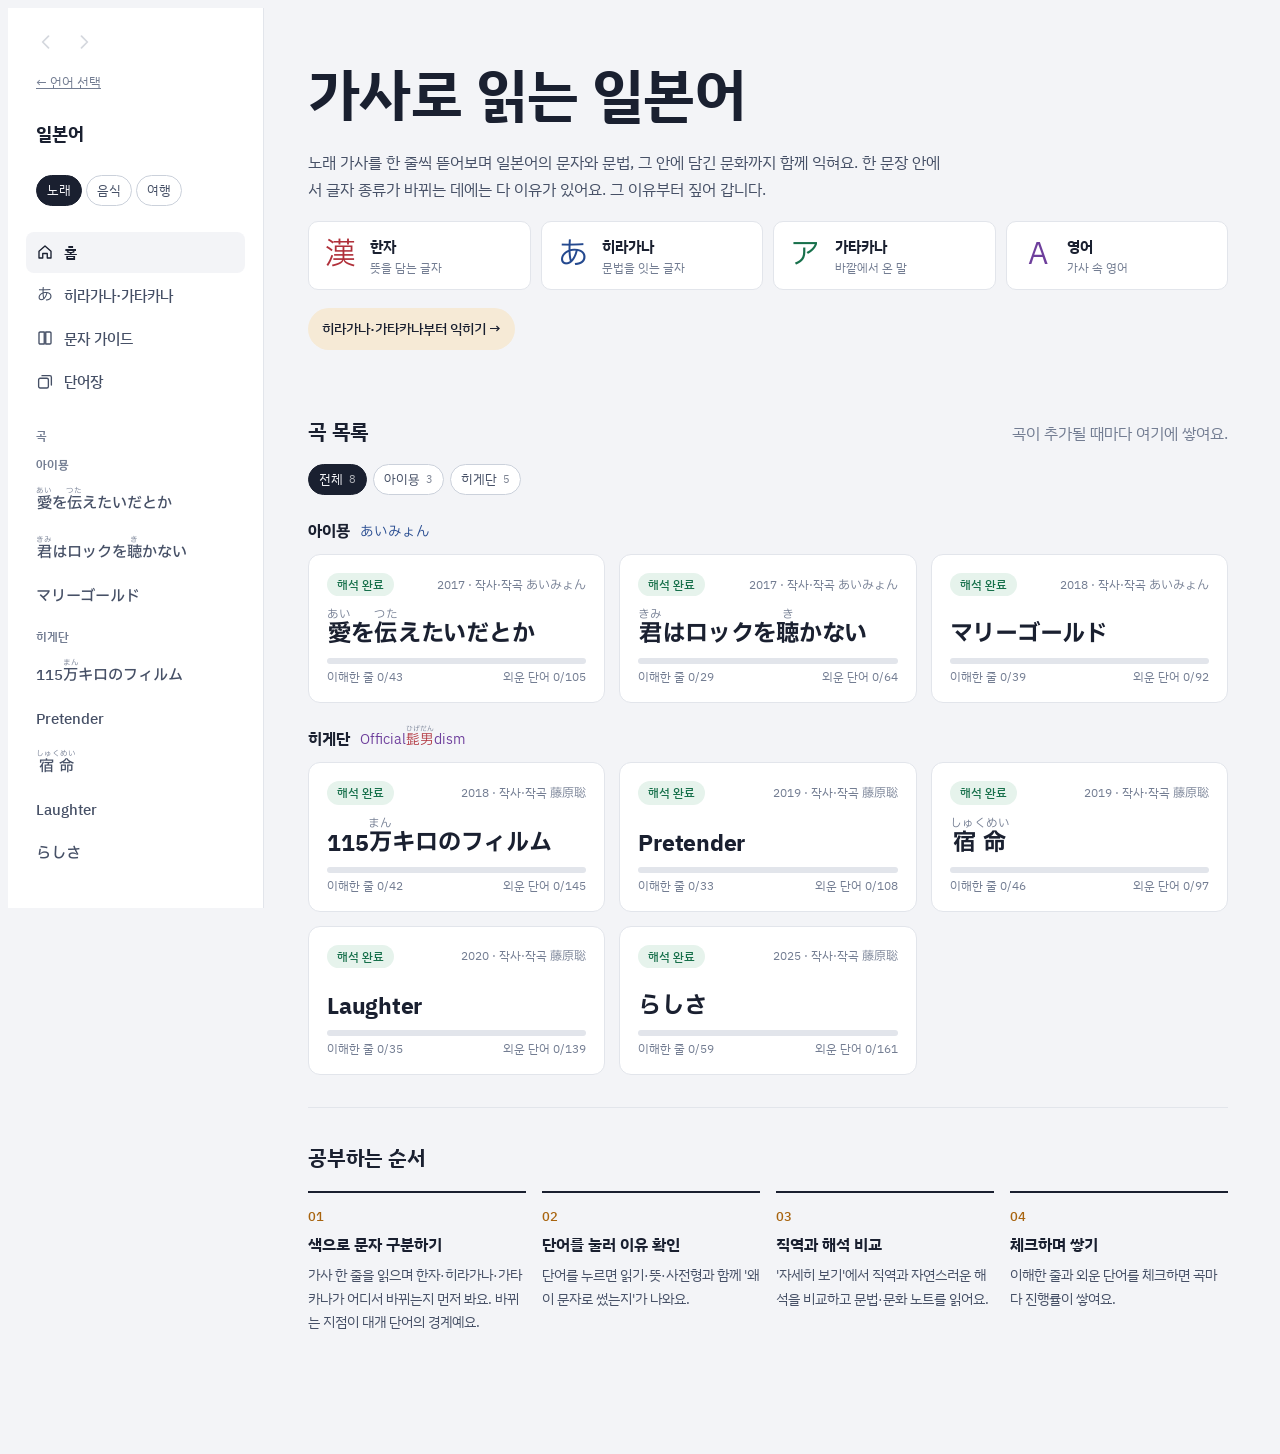
==== commit f2f7dcb6: "최신본 반영" ====
--- a/japanese/index.html
+++ b/japanese/index.html
@@ -5,7 +5,7 @@
 <title>일본어</title>
 <link rel="preconnect" href="https://fonts.googleapis.com">
 <link rel="preconnect" href="https://fonts.gstatic.com" crossorigin>
-<link rel="stylesheet" href="https://fonts.googleapis.com/css2?family=IBM+Plex+Mono:wght@400;500&family=IBM+Plex+Sans+KR:wght@400;500;600;700&family=Klee+One:wght@400;600&display=swap">
+<link rel="stylesheet" href="https://fonts.googleapis.com/css2?family=IBM+Plex+Sans+JP:wght@400;500;600;700&family=IBM+Plex+Sans+KR:wght@400;500;600;700&display=swap">
 <style>
 /* Layout: 공책 — 데스크톱은 왼쪽 목차(곡·가이드) + 본문, 휴대폰은 상단 바 + 하단 탭. 가사 한 줄 = 노트 카드 한 장.
    색은 UI가 아니라 '문자 종류'에 쓴다: 한자 紅 · 히라가나 藍 · 가타카나 若竹 · 영어 紫. UI 강조는 山吹 하나. */
@@ -16,9 +16,9 @@
   --kanji:#B0303A; --hira:#24498F; --kata:#17704B; --latin:#6E3F9C;
   --kanji-tint:#FBECEE; --hira-tint:#EAF0FA; --kata-tint:#E6F3EC; --latin-tint:#F2EBF8;
   --scrim:rgba(14,18,28,.42); --shadow:0 12px 40px rgba(20,28,45,.16);
-  --font-jp:"Klee One","Hiragino Kaku Gothic ProN","Hiragino Sans","Yu Gothic","Noto Sans JP",sans-serif;
+  --font-jp:"IBM Plex Sans JP","Hiragino Sans","Hiragino Kaku Gothic ProN","Yu Gothic","Noto Sans JP",sans-serif; /* 한국어(IBM Plex Sans KR)와 같은 가족이라 한 줄에 섞여도 굵기·높이가 맞아요 */
   --font-ui:"IBM Plex Sans KR","Apple SD Gothic Neo","Malgun Gothic","Noto Sans KR",system-ui,sans-serif;
-  --font-mono:"IBM Plex Mono",ui-monospace,SFMono-Regular,Menlo,monospace;
+  --font-mono:var(--font-ui); /* 숫자·로마자도 본문과 같은 글꼴(고정폭 글꼴은 쓰지 않아요). 자릿수는 tabular-nums로 맞춰요 */
   --lyric:1.55rem; --topbar-h:56px; --gutter:16px; --radius:10px;
 }
 @media (prefers-color-scheme: dark){
@@ -54,7 +54,7 @@
 p,ul,ol,dl{ margin:0 }
 :focus-visible{ outline:2px solid var(--accent); outline-offset:2px; border-radius:6px }
 .jp{ font-family:var(--font-jp) }
-.mono{ font-family:var(--font-mono) }
+.mono{ font-family:var(--font-mono); font-variant-numeric:tabular-nums }
 .muted{ color:var(--ink-3) }
 .grow{ flex:1 }
 .eyebrow{ font:600 .74rem/1.3 var(--font-ui); letter-spacing:.06em; color:var(--ink-3) }
@@ -68,7 +68,9 @@
 rt{ font-family:var(--font-jp); font-size:.5em; font-weight:400; color:var(--ink-3); letter-spacing:0 }
 ruby.sp .rb{ text-decoration:underline dashed var(--accent) 1.5px; text-underline-offset:.3em }
 ruby.sp rt{ color:var(--accent) }
-.no-furi .lyric rt,.no-furi .chip rt{ display:none }
+/* 가사 본문은 후리가나·한글 발음을 꺼도 자리를 비워 둬서, 켜고 끌 때 글자 위치가 움직이지 않아요. */
+.no-furi .lyric rt{ visibility:hidden }
+.no-furi .chip rt{ display:none }
 
 /* 뼈대 */
 .shell{ display:grid; grid-template-columns:minmax(0,1fr); min-height:100vh }
@@ -78,7 +80,7 @@
 .brand{ display:flex; align-items:baseline; gap:8px }
 .brand-ko{ font-weight:700; letter-spacing:-.01em }
 .view{ width:100%; max-width:1120px; margin-inline:auto; padding-inline:var(--gutter); padding-block:20px calc(100px + env(safe-area-inset-bottom,0px)); min-width:0 }
-.nav-glyph{ display:inline-grid; place-items:center; width:18px; height:18px; font-family:var(--font-jp); font-weight:600; font-size:1rem; line-height:1 }
+.nav-glyph{ display:inline-grid; place-items:center; width:18px; height:18px; font-family:var(--font-jp); font-weight:400; font-size:1rem; line-height:1 }
 .nav-glyph.big{ width:22px; height:22px; font-size:1.2rem }
 .tabbar{ position:fixed; left:0; right:0; bottom:0; z-index:30; display:grid; grid-template-columns:repeat(5,minmax(0,1fr)); background:var(--sheet); border-top:1px solid var(--rule); padding-bottom:env(safe-area-inset-bottom,0px) }
 .tabbar button{ display:flex; flex-direction:column; align-items:center; gap:2px; padding:8px 0 7px; font-size:.7rem; color:var(--ink-3); text-align:center }
@@ -129,7 +131,10 @@
 .tg[aria-pressed="true"]{ background:var(--ink); color:var(--paper); border-color:var(--ink) }
 .tg.sm{ padding:4px 10px; font-size:.8rem }
 .tg-sep{ flex:none; width:1px; height:20px; background:var(--rule-2); margin-inline:2px }
-.aside-box{ display:grid; gap:4px; padding:14px 16px; border-radius:var(--radius); background:var(--sheet-2); border:1px dashed var(--rule-2); font-size:.93rem; color:var(--ink-2) }
+.aside-box{ display:block; padding:14px 16px; border-radius:var(--radius); background:var(--sheet-2); border:1px dashed var(--rule-2); font-size:.93rem; color:var(--ink-2) }
+/* 상자 안의 글과 일본어 조각이 한 문단으로 이어지도록 block으로 둬요(grid면 조각마다 줄이 갈라져요). */
+.aside-box > .eyebrow{ display:block; margin-bottom:4px }
+.aside-box > p + p{ margin-top:6px }
 .ref{ font-size:.76rem; color:var(--ink-2); text-decoration:underline; text-underline-offset:2px; text-decoration-color:var(--rule-2) }
 .ref:hover{ color:var(--ink); text-decoration-color:currentColor }
 
@@ -139,11 +144,17 @@
 .legend{ display:grid; grid-template-columns:repeat(2,minmax(0,1fr)); gap:10px }
 @media (min-width:640px){ .legend{ grid-template-columns:repeat(4,minmax(0,1fr)) } }
 .lg{ display:flex; align-items:center; gap:12px; padding:12px 14px; border-radius:var(--radius); background:var(--sheet); border:1px solid var(--rule); min-width:0 }
-.lg-ch{ flex:none; font-family:var(--font-jp); font-weight:600; font-size:1.9rem; line-height:1; width:1.15em; text-align:center }
+.lg-ch{ flex:none; font-family:var(--font-jp); font-weight:400; font-size:1.9rem; line-height:1; width:1.15em; text-align:center }
 .lg-k .lg-ch{ color:var(--kanji) } .lg-h .lg-ch{ color:var(--hira) } .lg-a .lg-ch{ color:var(--kata) } .lg-l .lg-ch{ color:var(--latin) }
 .lg b{ display:block; font-size:.95rem }
 .lg small{ display:block; color:var(--ink-3); font-size:.78rem; line-height:1.4 }
 .resume{ justify-self:start; display:inline-flex; align-items:center; gap:8px; padding:9px 14px; border-radius:999px; background:var(--accent-soft); color:var(--ink); font-size:.9rem; font-weight:500 }
+.song-list{ display:grid; gap:22px }
+.artist-group{ display:grid; gap:10px }
+.artist-h{ display:flex; flex-wrap:wrap; align-items:baseline; gap:4px 10px; font-size:1.02rem; font-weight:700 }
+.artist-h .jp{ font-size:.85rem; font-weight:400; color:var(--ink-3) }
+.artist-about{ padding:20px; border:1px solid var(--rule); border-radius:12px; background:var(--sheet) }
+.side-artist{ padding:8px 10px 2px; font-size:.72rem; font-weight:600; color:var(--ink-3) }
 .cards{ display:grid; grid-template-columns:repeat(auto-fit,minmax(min(100%,280px),1fr)); gap:14px }
 .song-card{ display:grid; align-content:start; gap:10px; padding:18px; border-radius:12px; background:var(--sheet); border:1px solid var(--rule); text-decoration:none; transition:border-color .15s,transform .15s }
 a.song-card:hover{ border-color:var(--rule-2); transform:translateY(-1px) }
@@ -153,7 +164,7 @@
 .pill.ready{ background:var(--kata-tint); color:var(--kata); border-color:transparent }
 .pill.demo{ background:var(--accent-soft); color:var(--accent); border-color:transparent }
 .sc-meta{ font-size:.76rem; color:var(--ink-3); text-align:right }
-.sc-title{ font-size:1.45rem; font-weight:700; letter-spacing:-.01em; line-height:1.25 }
+.sc-title{ font-size:1.45rem; font-weight:700; letter-spacing:-.01em; line-height:1.25; display:flex; align-items:flex-end; min-height:1.8em } /* 후리가나가 있는 제목과 없는 제목의 높이를 맞춰요 */
 .sc-sub{ color:var(--ink-2); font-size:.9rem }
 .prog{ display:grid; gap:6px }
 .prog-bar{ height:6px; border-radius:99px; background:var(--rule); overflow:hidden }
@@ -229,21 +240,30 @@
 .check{ flex:none; width:30px; height:30px; display:inline-grid; place-items:center; border-radius:50%; border:1.5px solid var(--rule-2); color:transparent; margin-left:4px }
 .check:hover{ border-color:var(--accent); color:var(--accent) }
 .check[aria-pressed="true"]{ background:var(--accent); border-color:var(--accent); color:var(--accent-ink) }
-.lyric{ font-family:var(--font-jp); font-weight:600; font-size:var(--lyric); line-height:2.1; padding:0 16px; line-break:strict; overflow-wrap:anywhere }
-.no-furi .lyric{ line-height:1.75; padding-block:4px }
+.lyric{ font-family:var(--font-jp); font-weight:400; font-size:var(--lyric); line-height:2.1; padding:0 16px; line-break:strict; overflow-wrap:anywhere }
 .tok{ cursor:pointer; border-radius:4px; transition:background-color .12s }
 .tok:hover{ background:var(--sheet-2) }
 .tok.punct{ cursor:default }
 .tok.punct:hover{ background:none }
 .tok.sel{ background:var(--accent-soft) }
-.gaps .lyric .tok:not(.punct){ box-shadow:inset 0 -2px 0 var(--rule-2); margin-inline:.08em }
-.kr-line{ display:none; padding:0 16px; font-size:.88rem; line-height:1.5; color:var(--ink-2) }
-.show-kr .kr-line{ display:block }
+.gaps .lyric .tok:not(.punct){ margin-inline:.08em }
+.gaps .lyric .tok:not(.punct) > .tok-jp{ box-shadow:inset 0 -2px 0 var(--rule-2) }
+.kr-map{ line-height:1.2 }
+.kr-map .tok-jp{ line-height:2.1 }
+.kr-map .tok{ display:inline-flex; flex-direction:column; align-items:center; vertical-align:bottom; padding-bottom:2px }
+.kr-map .tok-kr{ display:block; visibility:hidden; margin-top:5px; font-family:var(--font-ui); font-weight:400; font-size:.72rem; line-height:1.2; color:var(--ink-2); white-space:nowrap; letter-spacing:0 }
+.show-kr .kr-map .tok-kr{ visibility:visible }
+.kr-line{ padding:0 16px; font-size:.88rem; line-height:1.5; color:var(--ink-2); visibility:hidden }
+.show-kr .kr-line{ visibility:visible }
 .romaji{ display:none; padding:0 16px; font:400 .82rem/1.5 var(--font-mono); color:var(--ink-3) }
 .show-romaji .romaji{ display:block }
+.dlg{ list-style:none; display:grid; gap:6px; padding:8px 8px 10px; border:1px dashed var(--rule-2); border-radius:calc(var(--radius) + 4px); background:var(--sheet-2) }
+.dlg-label{ padding:0 6px; font-size:.72rem; font-weight:600; color:var(--ink-3) }
+.dlg .line-list{ gap:6px }
+.who-tag{ margin-left:8px; padding:1px 8px; border-radius:5px; font-size:.72rem; font-weight:600; color:var(--ink-2); background:var(--sheet-2); border:1px solid var(--rule) }
 .rep-tag{ margin-left:8px; padding:1px 8px; border:1px solid var(--rule); border-radius:999px; font-size:.7rem; color:var(--ink-3); font-variant-numeric:tabular-nums }
 .rep-note{ font-size:.88rem; color:var(--ink-2); padding:10px 12px; border-radius:8px; background:var(--sheet-2) }
-.ko-wrap{ position:relative; padding:6px 16px 0 }
+.ko-wrap{ position:relative; padding:14px 16px 0 }
 .ko-hint{ display:none }
 .hide-ko .ko-wrap:not(.revealed){ cursor:pointer }
 .hide-ko .ko-wrap:not(.revealed) .ko{ filter:blur(6px); opacity:.5; -webkit-user-select:none; user-select:none }
@@ -263,11 +283,13 @@
 .chip:hover{ border-color:var(--ink-3) }
 .chip.func{ background:var(--sheet-2); border-style:dashed }
 .chip.sel{ border-color:var(--ink); box-shadow:0 0 0 1px var(--ink) }
-.chip-jp{ font-family:var(--font-jp); font-weight:600; font-size:1.15rem; line-height:1.95 }
+.chip-jp{ font-family:var(--font-jp); font-weight:400; font-size:1.15rem; line-height:1.95 }
 .chip-m{ font-size:.72rem; color:var(--ink-3); max-width:8.5em; white-space:nowrap; overflow:hidden; text-overflow:ellipsis }
 .tokpanel{ display:grid; gap:12px; margin-top:10px; padding:12px 14px 14px; background:var(--sheet-2); border:1px solid var(--rule); border-radius:10px }
 .tp-head{ display:flex; align-items:center; gap:4px }
-.tp-jp{ font-family:var(--font-jp); font-weight:600; font-size:1.8rem; line-height:1.85; margin-right:auto; min-width:0 }
+.tp-step{ display:inline-flex; gap:0; padding-inline:2px; border-inline:1px solid var(--rule) }
+.tp-step .ico:disabled{ opacity:.3; cursor:default }
+.tp-jp{ font-family:var(--font-jp); font-weight:400; font-size:1.8rem; line-height:1.85; margin-right:auto; min-width:0 }
 .kv{ display:grid; grid-template-columns:4.2rem minmax(0,1fr); gap:6px 12px; font-size:.93rem }
 .kv dt{ color:var(--ink-3); font-size:.8rem; padding-top:.18em }
 .kv dd{ margin:0; min-width:0 }
@@ -281,7 +303,7 @@
 .gram{ list-style:none; padding:0; display:grid; gap:12px }
 .gram li{ display:grid; gap:2px }
 .gram li + li{ padding-top:12px; border-top:1px dotted var(--rule-2) }
-.g-k{ font-family:var(--font-jp); font-weight:600; font-size:1.08rem; line-height:1.9 }
+.g-k{ font-family:var(--font-jp); font-weight:400; font-size:1.08rem; line-height:1.9 }
 .g-d{ font-size:.93rem; color:var(--ink-2) }
 .tab-lede{ font-size:.92rem; padding-block:14px }
 .gram.big{ background:var(--sheet); border:1px solid var(--rule); border-radius:var(--radius); padding:16px; max-width:780px }
@@ -317,7 +339,7 @@
 .v-main{ display:grid; grid-template-columns:minmax(4.2rem,auto) minmax(0,1fr) auto; gap:14px; align-items:center; width:100%; padding:12px 2px; border-radius:8px }
 .v-main:hover .v-chev{ color:var(--ink) }
 .vrow.learned .v-jp,.vrow.learned .v-mean{ opacity:.5 }
-.v-jp{ font-family:var(--font-jp); font-weight:600; font-size:1.4rem; line-height:1.9 }
+.v-jp{ font-family:var(--font-jp); font-weight:400; font-size:1.4rem; line-height:1.9 }
 .v-body{ display:grid; gap:2px; min-width:0 }
 .v-line1{ display:flex; flex-wrap:wrap; align-items:center; gap:2px 8px; font-size:.8rem; color:var(--ink-3) }
 .v-mean{ font-size:.96rem }
@@ -335,12 +357,12 @@
 .wd-block{ display:grid; gap:8px; min-width:0 }
 .wd-block .d-label{ margin-bottom:0 }
 .ctx{ display:grid; gap:2px; padding:10px 12px; border-radius:8px; background:var(--sheet-2) }
-.ctx-jp{ font-family:var(--font-jp); font-weight:600; font-size:1.12rem; line-height:1.95; overflow-wrap:anywhere }
+.ctx-jp{ font-family:var(--font-jp); font-weight:400; font-size:1.12rem; line-height:1.95; overflow-wrap:anywhere }
 .ctx-jp mark.hl{ background:var(--accent-soft); color:inherit; border-radius:3px; padding:0 .08em }
 .ctx-ko{ font-size:.88rem; color:var(--ink-2) }
 .ctx-meta{ font-size:.75rem; color:var(--ink-3) }
 .wex{ display:grid; gap:0 }
-.wex-jp{ flex:1; min-width:0; font-family:var(--font-jp); font-weight:600; font-size:1.12rem; line-height:1.95 }
+.wex-jp{ flex:1; min-width:0; font-family:var(--font-jp); font-weight:400; font-size:1.12rem; line-height:1.95 }
 .cls-note{ font-size:.8rem; color:var(--ink-3) }
 .cls-note b{ color:var(--ink-2) }
 .forms{ display:grid; grid-template-columns:repeat(auto-fill,minmax(8.6rem,1fr)); gap:6px }
@@ -368,7 +390,7 @@
 .gsec b{ color:var(--ink) }
 .ex{ display:grid; gap:2px; padding:12px 16px 14px; background:var(--sheet); border:1px solid var(--rule); border-radius:var(--radius) }
 .ex-row{ display:flex; align-items:center; gap:8px }
-.ex-jp{ flex:1; min-width:0; font-family:var(--font-jp); font-weight:600; font-size:1.5rem; line-height:2.05 }
+.ex-jp{ flex:1; min-width:0; font-family:var(--font-jp); font-weight:400; font-size:1.5rem; line-height:2.05 }
 .ex-ko{ font-size:.9rem; color:var(--ink-2) }
 .ex-grid{ display:grid; gap:10px; grid-template-columns:repeat(auto-fit,minmax(min(100%,170px),1fr)) }
 .ex-grid .ex-jp{ font-size:1.35rem }
@@ -386,7 +408,7 @@
 th,td{ text-align:left; padding:9px 12px; border-bottom:1px solid var(--rule); vertical-align:middle }
 th{ font-size:.74rem; font-weight:600; letter-spacing:.04em; color:var(--ink-3); background:var(--sheet-2) }
 tr:last-child td{ border-bottom:0 }
-td.p-jp{ font-family:var(--font-jp); font-weight:600; font-size:1.2rem; color:var(--hira); white-space:nowrap }
+td.p-jp{ font-family:var(--font-jp); font-weight:400; font-size:1.2rem; color:var(--hira); white-space:nowrap }
 td.p-ro{ font-family:var(--font-mono); font-size:.82rem; color:var(--ink-3) }
 
 /* 히라가나·가타카나 */
@@ -401,6 +423,13 @@
 }
 .k-sub{ font-size:1.05rem; font-weight:700; margin-top:12px; scroll-margin-top:calc(var(--topbar-h) + 12px) }
 .k-p{ color:var(--ink-2); font-size:.94rem }
+.terms{ display:grid; gap:8px; grid-template-columns:repeat(auto-fill,minmax(min(100%,20rem),1fr)) }
+.term{ display:grid; gap:2px; padding:10px 14px 12px; border:1px solid var(--rule); border-radius:var(--radius); background:var(--sheet) }
+.term-top{ display:flex; flex-wrap:wrap; align-items:baseline; gap:2px 10px }
+.term-top .jp{ font-size:1.05rem; line-height:1.9 }
+.term-ko{ font-size:.78rem; color:var(--ink-3) }
+.term p{ font-size:.9rem; color:var(--ink-2) }
+.k-jp{ margin-left:6px; font-size:.82rem; font-weight:400; color:var(--ink-3) }
 .kgrid{ display:grid; grid-template-columns:2.6rem repeat(var(--cols,5),minmax(0,1fr)); gap:4px; max-width:560px }
 .kg-head{ text-align:center; font:500 .72rem var(--font-mono); color:var(--ink-3); padding-bottom:2px }
 .kg-row{ align-self:center; font-family:var(--font-jp); font-size:.82rem; font-weight:600; color:var(--ink-3); text-align:center }
@@ -408,7 +437,7 @@
 .kcell:hover{ border-color:var(--ink-3) }
 .kcell.sel{ border-color:var(--ink); box-shadow:0 0 0 1px var(--ink) }
 .kcell.empty{ border:0; background:none }
-.kc-chars{ display:flex; align-items:baseline; justify-content:center; gap:3px; font-family:var(--font-jp); font-weight:600; line-height:1.25 }
+.kc-chars{ display:flex; align-items:baseline; justify-content:center; gap:3px; font-family:var(--font-jp); font-weight:400; line-height:1.25 }
 .kh{ font-size:1.45rem; color:var(--hira) }
 .kk{ font-size:1rem; color:var(--kata) }
 .kmode-h .kk,.kmode-k .kh{ display:none }
@@ -420,7 +449,7 @@
 .kd-one.h{ background:var(--hira-tint) }
 .kd-one.a{ background:var(--kata-tint) }
 .kd-label{ font-size:.72rem; font-weight:600; color:var(--ink-3) }
-.kd-big{ font-family:var(--font-jp); font-weight:600; font-size:3rem; line-height:1.25 }
+.kd-big{ font-family:var(--font-jp); font-weight:400; font-size:3rem; line-height:1.25 }
 .kd-one.h .kd-big{ color:var(--hira) }
 .kd-one.a .kd-big{ color:var(--kata) }
 .kd-src{ font-size:.78rem; color:var(--ink-2); text-align:center }
@@ -429,19 +458,19 @@
 .kd-ro{ font:500 1rem var(--font-mono) }
 .ext-grid{ display:grid; grid-template-columns:repeat(auto-fill,minmax(min(100%,10.5rem),1fr)); grid-auto-rows:1fr; gap:8px }
 .ext{ display:grid; gap:1px; padding:10px 12px; border:1px solid var(--rule); border-radius:var(--radius); background:var(--sheet) }
-.ext-k{ font-family:var(--font-jp); font-weight:600; font-size:1.5rem; line-height:1.3; color:var(--kata) }
+.ext-k{ font-family:var(--font-jp); font-weight:400; font-size:1.5rem; line-height:1.3; color:var(--kata) }
 .ext-ro{ font:400 .74rem var(--font-mono); color:var(--ink-3) }
 .ext-w{ font-size:.85rem; color:var(--ink-2) }
 .ext-w .jp{ font-weight:600 }
 .conf-grid{ display:grid; grid-template-columns:repeat(auto-fill,minmax(min(100%,15rem),1fr)); gap:8px }
 .conf-grid.twins{ grid-template-columns:repeat(auto-fill,minmax(min(100%,9rem),1fr)) }
 .conf{ display:grid; gap:4px; padding:12px 14px; border:1px solid var(--rule); border-radius:var(--radius); background:var(--sheet) }
-.conf-k{ font-family:var(--font-jp); font-weight:600; font-size:1.7rem; line-height:1.3; letter-spacing:.05em }
+.conf-k{ font-family:var(--font-jp); font-weight:400; font-size:1.7rem; line-height:1.3; letter-spacing:.05em }
 .conf p{ font-size:.86rem; color:var(--ink-2) }
 .quiz{ display:grid; gap:12px; max-width:560px }
 .q-top{ display:flex; flex-wrap:wrap; gap:8px 16px }
 .q-card{ display:grid; justify-items:center; gap:14px; padding:20px 16px; border:1px solid var(--rule-2); border-radius:14px; background:var(--sheet) }
-.q-char{ font-family:var(--font-jp); font-weight:600; font-size:4.5rem; line-height:1.15 }
+.q-char{ font-family:var(--font-jp); font-weight:400; font-size:4.5rem; line-height:1.15 }
 .q-choices{ display:grid; grid-template-columns:repeat(2,minmax(0,1fr)); gap:8px; width:100% }
 .q-btn{ padding:12px 8px; border:1px solid var(--rule-2); border-radius:10px; background:var(--sheet-2); font:500 1rem var(--font-ui); text-align:center }
 .q-btn:hover:not(:disabled){ border-color:var(--ink-3) }
@@ -478,7 +507,7 @@
 .food-grid{ display:grid; grid-template-columns:repeat(auto-fill,minmax(min(100%,13.5rem),1fr)); gap:8px }
 .food{ display:grid; align-content:start; gap:3px; padding:10px 12px 12px; border:1px solid var(--rule); border-radius:var(--radius); background:var(--sheet) }
 .food-top{ display:flex; align-items:center; justify-content:space-between; gap:6px }
-.food-jp{ font-family:var(--font-jp); font-weight:600; font-size:1.35rem; line-height:1.9 }
+.food-jp{ font-family:var(--font-jp); font-weight:400; font-size:1.35rem; line-height:1.9 }
 .food-hg{ font-size:.8rem; color:var(--ink-3) }
 .food-m{ font-size:.95rem; font-weight:600 }
 .food-n{ font-size:.82rem; color:var(--ink-2) }
@@ -495,11 +524,11 @@
       <button class="ico" data-a="hist" data-d="-1" aria-label="뒤로" title="뒤로" disabled><svg viewBox="0 0 24 24" width="20" height="20" aria-hidden="true"><path d="M15 5l-7 7 7 7" fill="none" stroke="currentColor" stroke-width="2" stroke-linecap="round" stroke-linejoin="round"/></svg></button>
       <button class="ico" data-a="hist" data-d="1" aria-label="앞으로" title="앞으로" disabled><svg viewBox="0 0 24 24" width="20" height="20" aria-hidden="true"><path d="M9 5l7 7-7 7" fill="none" stroke="currentColor" stroke-width="2" stroke-linecap="round" stroke-linejoin="round"/></svg></button>
     </div>
-    <a class="lang-back" href="../" data-lang-back hidden>← 언어 선택</a>
+    <a class="lang-back" href="../index.html" data-lang-back hidden>← 언어 선택</a>
     <button class="side-brand" data-a="nav" data-to="home">
       <span class="brand-ko">일본어</span>
     </button>
-    <div class="seg mode-tg" role="group" aria-label="학습 모드"><button class="tg sm" data-a="mode" data-v="song" aria-pressed="true">노래</button><button class="tg sm" data-a="mode" data-v="food" aria-pressed="false">음식</button></div>
+    <div class="seg mode-tg" role="group" aria-label="학습 모드"><button class="tg sm" data-a="mode" data-v="song" aria-pressed="true">노래</button><button class="tg sm" data-a="mode" data-v="food" aria-pressed="false">음식</button><button class="tg sm" data-a="mode" data-v="travel" aria-pressed="false">여행</button></div>
     <nav class="side-nav" aria-label="주요 메뉴">
       <button class="nav-item" data-a="nav" data-to="home" data-nav="home"><svg viewBox="0 0 24 24" width="18" height="18" aria-hidden="true"><path d="M4 11l8-7 8 7v9h-5v-6H9v6H4z" fill="none" stroke="currentColor" stroke-width="1.8" stroke-linejoin="round"/></svg><span>홈</span></button>
       <button class="nav-item" data-a="nav" data-to="kana" data-nav="kana"><span class="nav-glyph" lang="ja" aria-hidden="true">あ</span><span>히라가나·가타카나</span></button>
@@ -523,9 +552,9 @@
         <button class="ico" data-a="hist" data-d="1" aria-label="앞으로" title="앞으로" disabled><svg viewBox="0 0 24 24" width="22" height="22" aria-hidden="true"><path d="M9 5l7 7-7 7" fill="none" stroke="currentColor" stroke-width="2" stroke-linecap="round" stroke-linejoin="round"/></svg></button>
       </div>
       <button class="brand" data-a="nav" data-to="home"><span class="brand-ko">일본어</span></button>
-      <div class="seg mode-tg" role="group" aria-label="학습 모드"><button class="tg sm" data-a="mode" data-v="song" aria-pressed="true">노래</button><button class="tg sm" data-a="mode" data-v="food" aria-pressed="false">음식</button></div>
+      <div class="seg mode-tg" role="group" aria-label="학습 모드"><button class="tg sm" data-a="mode" data-v="song" aria-pressed="true">노래</button><button class="tg sm" data-a="mode" data-v="food" aria-pressed="false">음식</button><button class="tg sm" data-a="mode" data-v="travel" aria-pressed="false">여행</button></div>
       <span class="grow"></span>
-      <a class="ico" href="../" data-lang-back hidden aria-label="언어 선택" title="언어 선택"><svg viewBox="0 0 24 24" width="20" height="20" aria-hidden="true"><circle cx="12" cy="12" r="8.5" fill="none" stroke="currentColor" stroke-width="1.8"/><path d="M3.5 12h17M12 3.5c2.4 2.4 3.6 5.2 3.6 8.5s-1.2 6.1-3.6 8.5c-2.4-2.4-3.6-5.2-3.6-8.5s1.2-6.1 3.6-8.5z" fill="none" stroke="currentColor" stroke-width="1.8" stroke-linejoin="round"/></svg></a>
+      <a class="ico" href="../index.html" data-lang-back hidden aria-label="언어 선택" title="언어 선택"><svg viewBox="0 0 24 24" width="20" height="20" aria-hidden="true"><circle cx="12" cy="12" r="8.5" fill="none" stroke="currentColor" stroke-width="1.8"/><path d="M3.5 12h17M12 3.5c2.4 2.4 3.6 5.2 3.6 8.5s-1.2 6.1-3.6 8.5c-2.4-2.4-3.6-5.2-3.6-8.5s1.2-6.1 3.6-8.5z" fill="none" stroke="currentColor" stroke-width="1.8" stroke-linejoin="round"/></svg></a>
       <button class="ico" data-a="open-settings" aria-label="보기 설정"><svg viewBox="0 0 24 24" width="20" height="20" aria-hidden="true"><path d="M4 7h9M17 7h3M4 17h3M11 17h9" fill="none" stroke="currentColor" stroke-width="1.8" stroke-linecap="round"/><circle cx="15" cy="7" r="2.2" fill="none" stroke="currentColor" stroke-width="1.8"/><circle cx="9" cy="17" r="2.2" fill="none" stroke="currentColor" stroke-width="1.8"/></svg></button>
     </header>
     <main id="view" class="view"></main>
@@ -600,16 +629,30 @@
          tk: [{ t(표기), p?(품사), m?(뜻), b?(사전형), bm?(사전형 뜻), w?(왜 이 문자), n?(메모),
                 ro?(로마자 덮어쓰기), v?(단어장 포함 여부), k?(단어 키), lv?(JLPT) }] }] }] }
      표기 마크업: {漢字|かんじ} 루비 · {本気|マジ|*} 특수 읽기 · [[…]] 색 구분 예문 · **굵게** */
+  /* 가수. 홈의 곡 목록을 가수별로 묶고, 가수를 고르면 about()이 소개로 나와요. CATALOG의 artist는 여기 id를 써요.
+     ko는 버튼·제목에 쓰는 한국어 이름(가나다순으로 정렬), name은 원래 이름(루비 마크업 가능). */
+  const ARTISTS = [
+    { id: 'higedan', ko: '히게단', name: 'Official{髭男|ひげだん}dism', about: () => bandHTML() },
+    { id: 'aimyon', ko: '아이묭', name: 'あいみょん', about: () => aimyonHTML() }
+  ].sort((a, b) => a.ko.localeCompare(b.ko, 'ko'));
   const CATALOG = [
-    { id: 'film', file: 'songs/film.json', status: 'ready',
+    /* 여행 회화도 곡과 같은 형식(travel.json)이라 같은 엔진으로 그려요. artist가 없어 곡 목록에는 안 나오고, 단어장에도 넣지 않아요. */
+    { id: 'travel', file: 'travel.json', status: 'ready', kind: 'travel', title: '여행', sub: '', meta: '' },
+    { id: 'aiwo', file: 'songs/aiwo.json', status: 'ready', artist: 'aimyon',
+      title: '{愛|あい}を{伝|つた}えたいだとか', sub: '싱글', meta: '2017 · 작사·작곡 あいみょん' },
+    { id: 'kimirock', file: 'songs/kimirock.json', status: 'ready', artist: 'aimyon',
+      title: '{君|きみ}はロックを{聴|き}かない', sub: '3번째 싱글 · 앨범 『青春のエキサイトメント』 수록', meta: '2017 · 작사·작곡 あいみょん' },
+    { id: 'film', file: 'songs/film.json', status: 'ready', artist: 'higedan',
       title: '115{万|まん}キロのフィルム', sub: '앨범 『エスカパレード』 수록 · 영화 「思い、思われ、ふり、ふられ」(2020) 주제가', meta: '2018 · 작사·작곡 藤原聡' },
-    { id: 'pretender', file: 'songs/pretender.json', status: 'ready',
+    { id: 'marigold', file: 'songs/marigold.json', status: 'ready', artist: 'aimyon',
+      title: 'マリーゴールド', sub: '5번째 싱글 · 앨범 『瞬間的シックスセンス』 수록', meta: '2018 · 작사·작곡 あいみょん' },
+    { id: 'pretender', file: 'songs/pretender.json', status: 'ready', artist: 'higedan',
       title: 'Pretender', sub: '영화 「コンフィデンスマンJP ロマンス編」 주제가', meta: '2019 · 작사·작곡 藤原聡' },
-    { id: 'shukumei', file: 'songs/shukumei.json', status: 'ready',
+    { id: 'shukumei', file: 'songs/shukumei.json', status: 'ready', artist: 'higedan',
       title: '{宿命|しゅくめい}', sub: '고교야구 프로그램 「熱闘甲子園」 2019 테마송', meta: '2019 · 작사·작곡 藤原聡' },
-    { id: 'laughter', file: 'songs/laughter.json', status: 'ready',
+    { id: 'laughter', file: 'songs/laughter.json', status: 'ready', artist: 'higedan',
       title: 'Laughter', sub: '영화 「コンフィデンスマンJP プリンセス編」 주제가', meta: '2020 · 작사·작곡 藤原聡' },
-    { id: 'rashisa', file: 'songs/rashisa.json', status: 'ready',
+    { id: 'rashisa', file: 'songs/rashisa.json', status: 'ready', artist: 'higedan',
       title: 'らしさ', sub: '극장 애니메이션 「ひゃくえむ。」 주제가', meta: '2025 · 작사·작곡 藤原聡' }
   ];
 
@@ -625,7 +668,7 @@
   };
   const state = { route: 'home', rendered: null, song: null, pendingLine: null, allOpen: false,
     vf: { cat: 'all', lv: 'all', q: '', hide: false }, vopen: new Set(), lastFocus: null, toastT: 0, resetT: 0,
-    mode: 'song', ksel: null, kmode: 'h', quiz: { mode: 'h', cur: null, right: 0, total: 0, streak: 0, best: +store.get('hgn.kanaBest', 0) || 0 } };
+    mode: 'song', artist: store.get('hgn.artist', 'all'), ksel: null, kmode: 'h', quiz: { mode: 'h', cur: null, right: 0, total: 0, streak: 0, best: +store.get('hgn.kanaBest', 0) || 0 } };
 
   const I = {
     speaker: '<svg viewBox="0 0 24 24" width="18" height="18" aria-hidden="true"><path d="M4 9.5v5h3.5L12 18.5v-13L7.5 9.5z" fill="currentColor"/><path d="M15.5 9a4.2 4.2 0 0 1 0 6M18 6.5a7.8 7.8 0 0 1 0 11" fill="none" stroke="currentColor" stroke-width="1.7" stroke-linecap="round"/></svg>',
@@ -796,6 +839,25 @@
     });
     return out.replace(/\s+/g, ' ').trim();
   }
+  /* 단어(토큰)마다 한글 발음. 줄 단위(lineHangul)와 같은 규칙을 쓰되, 단어 첫머리의 っ·ん·ー는 앞 단어 쪽으로 넘겨요(言って → 잇 테가 아니라 잇테처럼). */
+  function tokHangul(l) {
+    const it = l.toks.map((t) => {
+      if (t.kind === 'punct') return null;
+      const k = kanaOf(t), keepU = /^(보조)?동사/.test(t.p || '') && /う$/.test(k) && (!t.b || plainOf(t.b) === t.plain);
+      return { k: k, keep: keepU ? [k.length - 1] : null };
+    });
+    let prev = null;
+    it.forEach((x) => {
+      if (!x) return;
+      while (prev && /^[っんー]/.test(x.k) && x.k.length > 1) { prev.k += x.k[0]; x.k = x.k.slice(1); x.keep = x.keep && x.keep.map((n) => n - 1); }
+      prev = x;
+    });
+    return it.map((x, i) => {
+      if (!x) return '';
+      const nx = it.slice(i + 1).find(Boolean);
+      return kanaToHangul(x.k, nx ? nx.k[0] : '', x.keep);
+    });
+  }
 
   /* ── 곡 데이터 준비 ────────────────────────────────────── */
   const FUNC_POS = ['조사', '조동사', '기호'];
@@ -823,6 +885,7 @@
         else {
           line = Object.assign({}, l, { no: n, sec: si, key: s.id + ':' + (l.id || n) });
           line.toks = (l.tk || []).map((t) => prepTok(Object.assign({}, dict[t.t], t)));
+          if (d.kind === 'travel') line.toks.forEach((t) => { t.isVocab = false; });
           if (l.id) byId[l.id] = line;
         }
         s.lines.push(line); sec._lines.push(line);
@@ -1145,10 +1208,10 @@
   function cardHTML(c) {
     if (c.status !== 'ready') {
       return '<div class="song-card soon" aria-disabled="true"><div class="sc-top"><span class="pill">가사 대기 중</span><span class="sc-meta">' + rich(c.meta) + '</span></div>'
-        + '<h3 class="sc-title">' + rich(c.title) + '</h3><p class="sc-sub">' + rich(c.sub) + '</p><p class="sc-sub muted">가사를 받으면 한 줄씩 해석이 채워져요.</p></div>';
+        + '<h3 class="sc-title">' + rich(c.title) + '</h3><p class="sc-sub muted">가사를 받으면 한 줄씩 해석이 채워져요.</p></div>';
     }
     return '<a class="song-card" href="#song.' + c.id + '" data-a="nav" data-to="song.' + c.id + '"><div class="sc-top"><span class="pill ' + (c.demo ? 'demo' : 'ready') + '">' + (c.demo ? '예시' : '해석 완료') + '</span><span class="sc-meta">' + rich(c.meta) + '</span></div>'
-      + '<h3 class="sc-title">' + rich(c.title) + '</h3><p class="sc-sub">' + rich(c.sub) + '</p>' + progHTML(c.id) + '</a>';
+      + '<h3 class="sc-title">' + rich(c.title) + '</h3>' + progHTML(c.id) + '</a>';
   }
   function resumeHTML() {
     const last = store.get('hgn.last', null);
@@ -1175,19 +1238,47 @@
       + tl.map((x) => '<li><span class="tl-y">' + x[0] + '</span><span><span class="tl-t">' + rich(x[1]) + '</span><span class="tl-d">' + rich(x[2]) + '</span></span></li>').join('')
       + '</ol></div></div>';
   }
+  /* 곡 목록: 가수 버튼(전체·가수별) + 카드. 전체는 가수마다 묶어서, 가수를 고르면 그 가수의 소개와 곡만 보여 줘요. */
+  function songListHTML() {
+    const sel = ARTISTS.some((a) => a.id === state.artist) ? state.artist : 'all';
+    const songsOf = (a) => CATALOG.filter((c) => c.artist === a.id);
+    const head = (a) => '<h3 class="artist-h"><span>' + esc(a.ko) + '</span><span class="jp" lang="ja">' + renderJP(a.name) + '</span></h3>';
+    const tabs = '<div class="seg artist-tg" role="group" aria-label="가수">' + [['all', '전체', CATALOG.filter((c) => c.artist).length]].concat(ARTISTS.map((a) => [a.id, a.ko, songsOf(a).length]))
+      .map((x) => '<button class="tg sm" data-a="artist" data-v="' + x[0] + '" aria-pressed="' + (sel === x[0]) + '">' + esc(x[1]) + '<span class="cnt">' + x[2] + '</span></button>').join('') + '</div>';
+    if (sel === 'all') return tabs + ARTISTS.filter((a) => songsOf(a).length).map((a) => '<div class="artist-group">' + head(a) + '<div class="cards">' + songsOf(a).map(cardHTML).join('') + '</div></div>').join('');
+    const a = ARTISTS.find((x) => x.id === sel);
+    return tabs + '<div class="artist-about">' + a.about() + '</div><div class="cards">' + songsOf(a).map(cardHTML).join('') + '</div>';
+  }
+  function aimyonHTML() {
+    const tl = [
+      ['2016', '{生|い}きていたんだよな', '메이저 데뷔 싱글'],
+      ['2017', '{愛|あい}を{伝|つた}えたいだとか', '싱글'],
+      ['2017', '{君|きみ}はロックを{聴|き}かない', '3번째 싱글 · 첫 앨범 『青春のエキサイトメント』 수록'],
+      ['2018', 'マリーゴールド', '5번째 싱글 · 타이업 없이 스트리밍으로 크게 퍼진 대표곡'],
+      ['2019', 'ハルノヒ', '영화 「クレヨンしんちゃん 新婚旅行ハリケーン」 주제가'],
+      ['2020', '{裸|はだか}の{心|こころ}', '드라마 「私の家政夫ナギサさん」 주제가'],
+      ['2023', '{愛|あい}の{花|はな}', 'NHK 아침 드라마 「らんまん」 주제가']
+    ];
+    return '<div class="band"><div class="band-text"><h2 class="h2">아이묭은 어떤 가수?</h2>'
+      + '<p>' + rich('[[あいみょん]]') + '(아이묭)은 1995년 효고현 니시노미야시 출신의 싱어송라이터예요. 2016년 싱글 ' + rich('「[[{生|い}きていたんだよな]]」') + '로 메이저 데뷔했고, 자기 노래를 대부분 직접 작사·작곡해요.</p>'
+      + '<p>2018년의 マリーゴールド가 드라마·광고 주제가 없이 라디오와 스트리밍으로 퍼지면서 이름이 널리 알려졌어요. 그해 연말 NHK ' + rich('「紅白歌合戦」') + '(홍백가합전)에 처음 출전했어요.</p>'
+      + '<div class="aside-box"><span class="eyebrow">이름 속 히라가나</span>활동명 ' + rich('[[あいみょん]]') + '은 한자도 가타카나도 아닌 히라가나로만 써요. 히라가나 이름은 둥글고 부드러운 인상을 줘서, 친구가 부르는 별명처럼 친근하게 느껴져요. 히게단의 ' + rich('[[ヒゲダン]]') + '이 가타카나 애칭인 것과 비교해 보세요.</div>'
+      + '</div><div><p class="eyebrow">대표곡</p><ol class="timeline">'
+      + tl.map((x) => '<li><span class="tl-y">' + x[0] + '</span><span><span class="tl-t">' + rich(x[1]) + '</span><span class="tl-d">' + rich(x[2]) + '</span></span></li>').join('')
+      + '</ol></div></div>';
+  }
   function viewHome() {
     setView('<section class="hero">'
       + '<h1 class="hero-title">가사로 읽는 일본어</h1>'
       + '<p class="lede">노래 가사를 한 줄씩 뜯어보며 일본어의 문자와 문법, 그 안에 담긴 문화까지 함께 익혀요. 한 문장 안에서 글자 종류가 바뀌는 데에는 다 이유가 있어요. 그 이유부터 짚어 갑니다.</p>'
       + legendHTML() + '<div class="hero-links">' + resumeHTML() + '<button class="resume" data-a="nav" data-to="kana">히라가나·가타카나부터 익히기 →</button><button class="resume" data-a="download" data-dl>HTML 파일로 내려받기 ↓</button></div></section>'
-      + '<section class="block"><div class="block-head"><h2 class="h2">곡 목록</h2><p class="muted">곡이 추가될 때마다 여기에 쌓여요.</p></div><div class="cards">' + CATALOG.map(cardHTML).join('') + '</div></section>'
+      + '<section class="block"><div class="block-head"><h2 class="h2">곡 목록</h2><p class="muted">곡이 추가될 때마다 여기에 쌓여요.</p></div><div id="song-list" class="song-list">' + songListHTML() + '</div></section>'
       + '<section class="block"><h2 class="h2">공부하는 순서</h2><ol class="steps">'
       + '<li><b>색으로 문자 구분하기</b><p>가사 한 줄을 읽으며 한자·히라가나·가타카나가 어디서 바뀌는지 먼저 봐요. 바뀌는 지점이 대개 단어의 경계예요.</p></li>'
       + '<li><b>단어를 눌러 이유 확인</b><p>단어를 누르면 읽기·뜻·사전형과 함께 \'왜 이 문자로 썼는지\'가 나와요.</p></li>'
       + '<li><b>직역과 해석 비교</b><p>\'자세히 보기\'에서 직역과 자연스러운 해석을 비교하고 문법·문화 노트를 읽어요.</p></li>'
       + '<li><b>체크하며 쌓기</b><p>이해한 줄과 외운 단어를 체크하면 곡마다 진행률이 쌓여요.</p></li>'
-      + '</ol></section>'
-      + '<section class="block">' + bandHTML() + '</section>');
+      + '</ol></section>');
     CATALOG.filter((c) => c.status === 'ready').forEach((c) => loadSong(c.id).then(refreshProgressUI).catch(() => {}));
   }
 
@@ -1204,6 +1295,24 @@
       + '<div class="role h"><h3>히라가나 · 문법의 접착제</h3><p>조사, 활용 어미, 조동사</p><p>' + rich('[[は・だから・を・みます]]') + '</p></div>'
       + '<div class="role a"><h3>가타카나 · 바깥에서 온 말</h3><p>외래어, 외국 이름, 강조</p><p>' + rich('[[コーヒー]]') + '</p></div></div>'
       + '<p>한국어로 비유하면 한자는 <b>단어의 몸통</b>, 히라가나는 \'은/는·을/를·-습니다\' 같은 <b>조사와 어미</b>예요. 일본어는 띄어쓰기를 하지 않는데, 문자 종류가 바뀌는 지점이 대개 단어의 경계라서 읽을 수 있어요.</p>' },
+    { id: 'g-sentence', ko: '문장의 기본 틀', jp: '{文|ぶん}の{形|かたち}', body: () =>
+      '<p>영어는 어순으로 역할이 정해져서 1~5형식을 먼저 배워요. 일본어는 한국어처럼 <b>조사가 역할을 정하고, 문장 끝에 서술어가 와요</b>. 그래서 형식 대신, 문장 끝에 무엇이 오는지로 세 가지 틀을 나눠요.</p>'
+      + '<h3 class="k-sub">1. 명사문(名詞文) · A는 B다</h3><p class="k-p">명사로 끝나는 문장이에요. 끝에 だ(~이다), 정중하게는 です가 붙어요. 가사에서는 だ를 빼기도 해요.</p>'
+      + exBox('あれは{空|そら}がまだ{青|あお}い{夏|なつ}のこと', '그건 하늘이 아직 파랗던 여름의 일 · マリーゴールド')
+      + exBox('いざ{始|はじ}まればひとり{芝居|しばい}だ', '막상 시작되면 혼자 하는 연극이야 · Pretender')
+      + '<h3 class="k-sub">2. 형용사문(形容詞文) · A는 ~하다</h3><p class="k-p">형용사로 끝나는 문장이에요. い형용사는 그대로 끝나고, な형용사는 だ를 붙여요.</p>'
+      + exBox('{君|きみ}が{恋|こい}しい', '네가 그리워 · マリーゴールド (い형용사)')
+      + exBox('{幸|しあわ}せだ', '행복해 · マリーゴールド (な형용사)')
+      + '<h3 class="k-sub">3. 동사문(動詞文) · A가 (B를) ~하다</h3><p class="k-p">동사로 끝나는 문장이에요. 가사에 가장 많이 나와요. 무엇을 하는지는 を, 누구에게·어디에는 に로 붙여요.</p>'
+      + exBox('{君|きみ}はロックを{聴|き}かない', '너는 록을 듣지 않아 · 君はロックを聴かない')
+      + exBox('{雲|くも}がまだ{2人|ふたり}の{影|かげ}を{残|のこ}す', '구름이 아직 두 사람의 그림자를 남겨 · マリーゴールド')
+      + '<h3 class="k-sub">알아 두면 가사가 술술 읽히는 네 가지</h3>'
+      + ul([
+        '**순서는 한국어와 같아요**: 주어 → 목적어 → 서술어, 꾸미는 말은 꾸밈받는 말 앞. [[{寂|さび}しそうな{君|きみ}]] = 쓸쓸해 보이는 너. 일본어 직역(곡 해석의 \'직역\')을 보면 한국어 어순과 거의 같아요.',
+        '**조사가 붙어 있으면 순서를 바꿔도 돼요**: 가사는 강조하려고 말 순서를 자주 뒤집어요. [[{誇|ほこ}るよ{全部|ぜんぶ}]](らしさ) = 全部を誇るよ(전부를 자랑할 거야)의 순서를 바꾼 말이에요.',
+        '**は와 が**: は는 \'~로 말하자면\' 하고 이야기의 주제를 꺼내고, が는 \'누가·무엇이\'를 짚어요. [[{君|きみ}はロックを{聴|き}かない]](너는 록을 안 들어)와 [[{君|きみ}がロックを{聴|き}かないこと]](네가 록을 안 듣는다는 것)의 차이예요. 문장 안의 작은 문장에는 が를 써요.',
+        '**주어는 자주 빠져요**: 누가 하는지 뻔하면 말하지 않아요. [[{離|はな}さない]](놓지 않아)는 \'내가\'가 빠진 문장이에요. 한국어도 \'(내가) 놓지 않아\'처럼 빼는 것과 같아요.'])
+      + '<p>조사 하나하나의 뜻은 아래 <b>조사 한눈에 보기</b>, 동사·형용사의 끝 모양은 <b>동사·형용사 활용</b>에서 볼 수 있어요.</p>' },
     { id: 'g-hira', ko: '히라가나 · 문법을 잇는 글자', jp: 'ひらがな', body: () =>
       ul(['**조사**: [[は・が・を・に・で・の]] 단어 뒤에 붙어 문장 속 역할을 정해요.',
         '**활용 어미(오쿠리가나)**: [[{飲|の}む・{飲|の}まない・{飲|の}んで]] 한자 부분은 그대로, 뒤의 히라가나만 바뀌어요.',
@@ -1222,13 +1331,13 @@
     { id: 'g-kanji', ko: '한자 · 뜻을 담는 글자', jp: '{漢字|かんじ}', body: () =>
       ul(['**명사**: [[{雨|あめ}・{空|そら}・{心|こころ}]]',
         '**동사·형용사의 어간**: [[{飲|の}む・{好|す}き・{美|うつく}しい]]',
-        '**두 가지 읽기**: 중국 발음에서 온 **음독(音読み)**과, 일본 고유어를 붙인 **훈독(訓読み)**이 있어요. [[{山|やま}]]은 훈독, [[{富士山|ふじさん}]]의 山은 음독이에요.',
-        '**한국어 화자의 지름길**: 음독은 한국 한자음과 닮은 경우가 많아요. [[{運命|うんめい}]] 운명, [[{世界|せかい}]] 세계, [[{約束|やくそく}]] 약속.',
+        '**두 가지 읽기**: 중국 발음에서 온 **온요미(音読み)**와, 일본 고유어를 붙인 **쿤요미(訓読み)**가 있어요. [[{山|やま}]]은 쿤요미, [[{富士山|ふじさん}]]의 山은 온요미예요.',
+        '**한국어 화자의 지름길**: 온요미는 한국 한자음과 닮은 경우가 많아요. [[{運命|うんめい}]] 운명, [[{世界|せかい}]] 세계, [[{約束|やくそく}]] 약속.',
         '**반복 기호 々**: 같은 한자를 되풀이할 때 써요. [[{人々|ひとびと}・{時々|ときどき}]]'])
-      + '<div class="aside-box"><span class="eyebrow">알아 두기</span>일본 정부가 일상 표기의 기준으로 정한 상용한자(常用漢字)는 2,136자예요. 그 밖의 어려운 한자는 히라가나로 풀어 쓰거나 루비를 달아요.</div>' },
+      + '<div class="aside-box"><span class="eyebrow">알아 두기</span>일본 정부가 일상 표기의 기준으로 정한 조요칸지(常用漢字)는 2,136자예요. 그 밖의 어려운 한자는 히라가나로 풀어 쓰거나 루비를 달아요.</div>' },
     { id: 'g-ruby', ko: '후리가나와 가사 속 특수 읽기', jp: 'ルビ', body: () =>
       '<p>후리가나(ルビ)는 한자 위에 작게 단 읽는 법이에요. 어린이 책이나 어려운 한자에 달고, 가사집에도 자주 보여요. 이 노트에서는 설정에서 켜고 끌 수 있어요.</p>'
-      + ul(['**숙자훈(熟字訓)**: 글자 하나하나가 아니라 단어 전체에 읽기가 붙은 경우예요. [[{今日|きょう}・{明日|あした}・{大人|おとな}]]',
+      + ul(['**주쿠지쿤(熟字訓)**: 글자 하나하나가 아니라 단어 전체에 읽기가 붙은 경우예요. [[{今日|きょう}・{明日|あした}・{大人|おとな}]]',
         '**가사의 특수 읽기**: 한자로는 \'뜻\'을, 루비로는 \'실제로 부르는 소리\'를 보여 줘요. 이 노트에서는 점선 밑줄과 다른 색 루비로 표시해요.'])
       + '<div class="ex-grid">' + exBox('{運命|さだめ|*}', '운명 → さだめ(정해진 숙명)') + exBox('{本気|マジ|*}', '진심 → マジ(진짜)') + exBox('{地球|ほし|*}', '지구 → ほし(별)') + exBox('{未来|あした|*}', '미래 → あした(내일)') + '</div>'
       + '<p>한 단어에 두 가지 뜻을 겹쳐 놓는 기법이라, 한국어 번역으로는 하나밖에 살리지 못하는 경우가 많아요. 곡 해석에서 그 차이를 따로 짚을게요.</p>' },
@@ -1264,7 +1373,32 @@
         + '<tr><td>사전형</td>' + as.map((c) => '<td class="jp force-color" lang="ja">' + renderJP(c.b) + '</td>').join('') + '</tr>'
         + [['부정', '~하지 않다', 'neg'], ['과거', '~했다', 'past'], ['て형', '~하고', 'te'], ['부사형', '~하게', 'adv']].map((r) => '<tr><td>' + r[0] + '<br><small class="muted">' + r[1] + '</small></td>'
           + as.map((c) => { const f = c.f.find((x) => x.l === r[0]); return '<td class="jp force-color" lang="ja">' + (f ? renderJP(f.t) : '') + '</td>'; }).join('') + '</tr>').join('')
-        + '</tbody></table></div><p>단어장에서 동사·형용사를 펼치면 이 규칙대로 만든 활용표가 나와요. 가사에 나온 형태는 색칠돼 있어요.</p>'; } }
+        + '</tbody></table></div><p>단어장에서 동사·형용사를 펼치면 이 규칙대로 만든 활용표가 나와요. 가사에 나온 형태는 색칠돼 있어요.</p>'; } },
+    { id: 'g-terms', ko: '용어 정리', jp: '{用語|ようご}', body: () => {
+      /* [이 노트에서 부르는 이름, 일본어, 한국 교재에서 흔히 쓰는 이름, 뜻과 예] */
+      const rows = [
+        ['후리가나', '{振|ふ}り{仮名|がな}', '후리가나, 루비', '한자 위(가로쓰기)에 작게 단 읽기. [[{雨|あめ}]]의 あめ'],
+        ['오쿠리가나', '{送|おく}り{仮名|がな}', '오쿠리가나', '한자 뒤에 붙어 활용하는 히라가나. [[{飲|の}む]]의 む'],
+        ['다쿠텐', '{濁点|だくてん}', '탁점', '글자 오른쪽 위의 점 두 개 ゛. か → が'],
+        ['한다쿠텐', '{半濁点|はんだくてん}', '반탁점', 'は행 오른쪽 위의 동그라미 ゜. は → ぱ'],
+        ['다쿠온', '{濁音|だくおん}', '탁음', '다쿠텐이 붙은 탁한 소리. が·ざ·だ·ば행'],
+        ['한다쿠온', '{半濁音|はんだくおん}', '반탁음', '한다쿠텐이 붙은 p 소리. ぱ행'],
+        ['요온', '{拗音|ようおん}', '요음', 'い단 글자 + 작은 ゃ·ゅ·ょ로 만든 한 음절. [[きゃ]]'],
+        ['소쿠온', '{促音|そくおん}', '촉음', '작은 っ. 한 박자 멈추는 소리. [[きって]](우표)'],
+        ['장음', '{長音|ちょうおん}', '장음', '길게 늘이는 소리. 가타카나는 ー로 써요. [[コーヒー]]'],
+        ['고주온즈', '{五十音図|ごじゅうおんず}', '오십음도', 'あいうえお 순서로 가나를 늘어놓은 표'],
+        ['온요미', '{音読|おんよ}み', '음독', '중국 발음에서 온 한자 읽기. [[{富士山|ふじさん}]]의 山(さん)'],
+        ['쿤요미', '{訓読|くんよ}み', '훈독', '일본 고유어를 붙인 한자 읽기. [[{山|やま}]]'],
+        ['주쿠지쿤', '{熟字訓|じゅくじくん}', '숙자훈', '단어 전체에 통째로 붙인 고유어 읽기. [[{今日|きょう}]]'],
+        ['아테지', '{当|あ}て{字|じ}', '취음자', '뜻보다 소리에 맞춰 빌려 쓴 한자. [[{寿司|すし}]]'],
+        ['렌다쿠', '{連濁|れんだく}', '연탁', '두 말이 합쳐질 때 뒷말 첫소리가 탁해지는 현상. [[{人|ひと}]] → [[{人々|ひとびと}]]'],
+        ['조요칸지', '{常用漢字|じょうようかんじ}', '상용한자', '일상 글에 쓰도록 정부가 정한 한자 2,136자'],
+        ['헨타이가나', '{変体仮名|へんたいがな}', '변체가나', '1900년 표기 정리 때 빠진 옛 히라가나'],
+        ['만요가나', '{万葉仮名|まんようがな}', '만요가나', '한자의 소리만 빌려 일본어를 적던 옛 방식']
+      ];
+      return '<p>이 노트는 일본에서 실제로 쓰는 이름으로 용어를 불러요. 일본 사전이나 일본어 설명을 볼 때 그대로 통하기 때문이에요. 한국 교재에서는 한자를 한국식으로 읽은 이름을 많이 쓰니, 둘을 함께 알아 두면 좋아요.</p>'
+        + '<div class="terms">' + rows.map((r) => '<div class="term"><div class="term-top"><b>' + r[0] + '</b><span class="jp force-color" lang="ja">' + renderJP(r[1]) + '</span>'
+          + (r[2] !== r[0] ? '<span class="term-ko">한국 교재: ' + r[2] + '</span>' : '') + '</div><p>' + rich(r[3]) + '</p></div>').join('') + '</div>'; } }
   ];
   function viewGuide() {
     setView('<header class="page-head"><p class="eyebrow">가사를 읽기 전에</p><h1 class="page-title">문자 가이드</h1>'
@@ -1321,11 +1455,11 @@
       ['いらっしゃいませ', '어서 오세요', '점원'],
       ['{何名様|なんめいさま}ですか', '몇 분이세요?', '점원'],
       ['{二人|ふたり}です', '두 명이에요', '나'],
-      ['おすすめは{何|なん}ですか', '추천 메뉴는 뭐예요?', '나'],
-      ['これをください', '이거 주세요', '나'],
-      ['お{水|みず}をください', '물 주세요', '나'],
-      ['お{会計|かいけい}お{願|ねが}いします', '계산해 주세요', '나'],
-      ['カードで{払|はら}えますか', '카드로 계산할 수 있어요?', '나'],
+      ['おすすめ^は {何|なん}ですか', '추천 메뉴는 뭐예요?', '나'],
+      ['これを ください', '이거 주세요', '나'],
+      ['お{水|みず}を ください', '물 주세요', '나'],
+      ['お{会計|かいけい} お{願|ねが}いします', '계산해 주세요', '나'],
+      ['カードで {払|はら}えますか', '카드로 계산할 수 있어요?', '나'],
       ['いただきます', '잘 먹겠습니다', '먹기 전'],
       ['ごちそうさまでした', '잘 먹었습니다', '먹은 뒤']
     ]
@@ -1344,8 +1478,7 @@
       + sec('f-taste', '맛과 식감', '{味|あじ}と{食感|しょっかん}', '<p>맛은 주로 형용사(~い)로 말해요.</p>' + foodCards(FOOD.taste)
         + '<h3 class="k-sub">식감 의태어</h3><p class="k-p">식감은 같은 소리를 두 번 겹친 의태어로 많이 말해요. 광고나 메뉴판에서는 소리를 또렷하고 경쾌하게 보이려고 가타카나로 쓰기도 해요.</p>' + foodCards(FOOD.texture))
       + sec('f-talk', '식당 회화', 'お{店|みせ}で', '<p>가게에 들어가서 나올 때까지 자주 듣고 말하는 표현이에요. 누르면 발음을 들을 수 있어요.</p>'
-        + '<div class="food-talk">' + FOOD.talk.map((x) => '<div class="ex"><div class="ex-row"><span class="food-who">' + esc(x[2]) + '</span><p class="ex-jp force-color" lang="ja">' + renderJP(x[0]) + '</p>' + speakBtn(speechOf(x[0])) + '</div>'
-          + '<p class="food-hg">' + esc(kanaToHangul(readingOf(x[0]))) + '</p><p class="ex-ko">' + esc(x[1]) + '</p></div>').join('') + '</div>')
+        + talkHTML(FOOD.talk))
       + sec('f-manner', '식사 매너', '{食事|しょくじ}のマナー', ul([
         '**いただきます · ごちそうさまでした**: 먹기 전과 먹은 뒤에 손을 모으고 말해요. 음식과 만든 사람에게 고마움을 전하는 인사예요.',
         '**식권 발매기(食券機)**: 라멘·덮밥 가게는 입구의 기계에서 먼저 식권을 사서 점원에게 건네는 곳이 많아요.',
@@ -1354,6 +1487,47 @@
         '**お通し(오토오시)**: 이자카야에서 주문하지 않아도 나오는 작은 안주예요. 자릿값처럼 계산에 들어가요.',
         '**물과 물수건**: 자리에 앉으면 물(お冷)과 물수건(おしぼり)을 무료로 주는 가게가 많아요.']))
     );
+  }
+
+  /* ── 여행에서 바로 쓰는 일본어 ─────────────────────────── */
+  /* 회화 문장 표기: 띄어쓰기( )는 한글 발음의 단어 경계, ^は·^へ는 조사라서 wa·e로 읽어요. 화면과 음성에는 둘 다 빠져요. */
+  const phraseJP = (m) => m.replace(/[ ^]/g, '');
+  function phraseHg(m) {
+    const segs = m.split(' ').map((x) => readingOf(x.replace(/\^は/g, 'わ').replace(/\^へ/g, 'え')));
+    return segs.map((r, i) => kanaToHangul(r, (segs[i + 1] || '')[0] || '')).join(' ').replace(/、/g, ',').replace(/。/g, '.');
+  }
+  function talkHTML(list) {
+    return '<div class="food-talk">' + list.map((x) => '<div class="ex"><div class="ex-row"><span class="food-who">' + esc(x[2]) + '</span><p class="ex-jp force-color" lang="ja">' + renderJP(phraseJP(x[0])) + '</p>' + speakBtn(speechOf(phraseJP(x[0]))) + '</div>'
+      + '<p class="food-hg">' + esc(phraseHg(x[0])) + '</p><p class="ex-ko">' + esc(x[1]) + '</p>' + (x[3] ? '<p class="food-n">' + rich(x[3]) + '</p>' : '') + '</div>').join('') + '</div>';
+  }
+
+  /* 같은 grp를 단 이웃 문장(질문과 대답 등)을 하나의 대화 상자로 묶어요. */
+  function dialogHTML(lines) {
+    let out = '', i = 0;
+    while (i < lines.length) {
+      const g = lines[i].grp; let j = i + 1;
+      while (g && j < lines.length && lines[j].grp === g) j++;
+      out += j - i > 1 ? '<li class="dlg"><span class="dlg-label">대화</span><ol class="line-list">' + lines.slice(i, j).map(lineHTML).join('') + '</ol></li>' : lineHTML(lines[i]);
+      i = j;
+    }
+    return out;
+  }
+  async function viewTravel() {
+    setView('<p class="empty">문장을 불러오는 중…</p>');
+    let t;
+    try { t = (await Promise.all([loadSong('travel'), loadWords()]))[0]; }
+    catch (e) { if (state.route === 'travel') setView('<p class="empty">여행 문장 파일(travel.json)을 불러오지 못했어요. 페이지를 새로고침해 보세요.</p>'); return; }
+    if (state.route !== 'travel') return;
+    state.song = t;
+    setView('<header class="page-head"><p class="eyebrow">여행에서 바로 쓰는 일본어</p><h1 class="page-title">여행</h1>'
+      + '<p class="lede">상황마다 꼭 쓰는 문장만 모았어요. 🔊로 발음을 듣고, 단어를 누르거나 \'자세히 보기\'로 문장을 뜯어볼 수 있어요.</p>'
+      + '<div class="toc">' + t.sections.map((sec, i) => '<button class="tg sm" data-a="jump" data-target="sec-' + i + '">' + esc(sec.label) + '</button>').join('') + '</div></header>'
+      + '<div class="toolbar" role="toolbar" aria-label="표시 옵션">' + optBtn('furi', '후리가나') + optBtn('kr', '한글 발음') + optBtn('hideKo', '해석 가리기')
+      + '<span class="tg-sep" aria-hidden="true"></span><button class="tg" data-a="expand-all">모두 펼치기</button></div>'
+      + '<div class="lines-col">' + t.sections.map((sec, i) => '<section class="sec" id="sec-' + i + '"><h2 class="sec-h">' + esc(sec.label) + '</h2>'
+        + (sec.note ? '<p class="sec-note">' + rich(sec.note) + '</p>' : '')
+        + '<ol class="line-list">' + dialogHTML(sec._lines) + '</ol>'
+        + (sec.signs ? '<h3 class="k-sub">표지판에서 보는 말</h3>' + foodCards(sec.signs) : '') + '</section>').join('') + '</div>');
   }
 
   /* ── 히라가나·가타카나 ─────────────────────────────────── */
@@ -1529,7 +1703,7 @@
       + (info ? '<span class="kd-src">' + (src ? '← <span class="jp" lang="ja">' + src + '</span> · ' : '') + how + '</span>' : '') + '</div>'
       + '<div class="kd-read"><span class="kd-ro">' + esc(kanaRo(h)) + '</span><span>' + esc(kanaHg(h)) + '</span>' + speakBtn(h) + '</div>';
     const notes = [];
-    if (ds) notes.push((DAKU[4].indexOf(h) >= 0 ? '반탁점(゜)' : '탁점(゛)') + '을 붙여 만든 글자예요. [[' + ch(ds) + ']] → [[' + c + ']] (' + esc(kanaRo(ds)) + ' → ' + esc(kanaRo(h)) + ')');
+    if (ds) notes.push((DAKU[4].indexOf(h) >= 0 ? '한다쿠텐(゜)' : '다쿠텐(゛)') + '을 붙여 만든 글자예요. [[' + ch(ds) + ']] → [[' + c + ']] (' + esc(kanaRo(ds)) + ' → ' + esc(kanaRo(h)) + ')');
     if (h.length > 1) notes.push(ch('い') + '단 글자에 작은 ' + ch('ゃ·ゅ·ょ') + '를 붙여 한 음절로 읽어요. [[' + ch(h[0]) + ']] + [[' + ch(h[1]) + ']] = [[' + c + ']]. 작은 글자를 크게 쓰면(' + ch(h[0] + 'や') + ') 두 음절이 돼요.');
     const note = kata && h in KATA_NOTE ? KATA_NOTE[h] : KANA_NOTE[h];
     if (note) notes.push(note);
@@ -1587,10 +1761,10 @@
   function viewKana() {
     state.ksel = null; /* 가나 탭을 열 때는 아무 글자도 고르지 않은 상태로 시작해요. */
     const jp = (s) => '<span class="jp ex-inline force-color" lang="ja">' + renderJP(s) + '</span>';
-    const kanaChart = kgrid(KANA_ROWS.map((r) => ({ label: r[0][0] + (r[0][0] === 'ん' ? '' : '행'), cells: [0, 1, 2, 3, 4].map((i) => (r[i] ? r[i][0] : null)) })), ['a', 'i', 'u', 'e', 'o'], '오십음도');
+    const kanaChart = kgrid(KANA_ROWS.map((r) => ({ label: r[0][0] + (r[0][0] === 'ん' ? '' : '행'), cells: [0, 1, 2, 3, 4].map((i) => (r[i] ? r[i][0] : null)) })), ['a', 'i', 'u', 'e', 'o'], '고주온즈');
     const kmodeSeg = '<div class="seg" role="group" aria-label="표시할 문자">' + [['h', '히라가나'], ['k', '가타카나']].map((x) => '<button class="tg sm" data-a="kmode" data-v="' + x[0] + '" aria-pressed="' + (state.kmode === x[0]) + '">' + x[1] + '</button>').join('') + '</div>';
-    const dakuChart = kgrid(DAKU.map((r) => ({ label: r[0] + '행', cells: r })), ['a', 'i', 'u', 'e', 'o'], '탁음·반탁음');
-    const yoonChart = kgrid(YOON.map((b) => ({ label: b, cells: ['ゃ', 'ゅ', 'ょ'].map((y) => b + y) })), ['ya', 'yu', 'yo'], '요음');
+    const dakuChart = kgrid(DAKU.map((r) => ({ label: r[0] + '행', cells: r })), ['a', 'i', 'u', 'e', 'o'], '다쿠온·한다쿠온');
+    const yoonChart = kgrid(YOON.map((b) => ({ label: b, cells: ['ゃ', 'ゅ', 'ょ'].map((y) => b + y) })), ['ya', 'yu', 'yo'], '요온');
     const EXT = [['ファ', 'ファン', '팬'], ['フィ', 'フィルム', '필름'], ['フェ', 'カフェ', '카페'], ['フォ', 'フォーク', '포크'], ['ティ', 'パーティー', '파티'], ['ディ', 'ディズニー', '디즈니'], ['トゥ', 'タトゥー', '타투'],
       ['ウィ', 'ウィンドウ', '윈도'], ['ウェ', 'ウェブ', '웹'], ['ウォ', 'ウォーター', '워터'], ['シェ', 'シェフ', '셰프'], ['ジェ', 'ジェット', '제트'], ['チェ', 'チェック', '체크'], ['ヴァ', 'ヴァイオリン', '바이올린']];
     const CONF = [['シ・ツ', '점 두 개가 シ는 왼쪽에 세로로, ツ는 위에 가로로 놓여요. 마지막 획도 シ는 아래에서 위로 올려 긋고, ツ는 위에서 아래로 내려 그어요.'],
@@ -1600,7 +1774,7 @@
       ['ク・ケ・タ', 'タ는 ク 안에 짧은 획이 하나 더 있고, ケ는 오른쪽 획이 위로 튀어나와 길게 내려와요.'], ['コ・ユ', 'ユ는 아래 가로획이 왼쪽으로 길게 튀어나와요.'], ['フ・ワ・ウ', 'ワ는 왼쪽에 짧은 세로획이 있고, ウ는 그 위에 점이 하나 더 있어요.']];
     const TWIN = [['カ', '力', '힘 력'], ['エ', '工', '장인 공'], ['ロ', '口', '입 구'], ['ニ', '二', '두 이'], ['ハ', '八', '여덟 팔'], ['タ', '夕', '저녁 석'], ['ト', '卜', '점 복']];
     setView('<div id="kana-page" class="kmode-' + state.kmode + '"><header class="page-head"><p class="eyebrow">문자 공부</p><h1 class="page-title">히라가나 · 가타카나</h1>'
-      + '<p class="lede">일본어의 소리글자 두 가지예요. 둘 다 한자에서 태어났지만, 히라가나는 한자를 흘려 써서, 가타카나는 한자의 일부를 떼어 내서 만들어졌어요. 글자마다 어떤 한자에서 왔는지, 언제 어떤 문자를 쓰는지 정리했어요.</p>'
+      + '<p class="lede">일본어의 소리글자 두 가지예요. 둘 다 한자에서 태어났지만, 히라가나는 한자를 흘려 써서, 가타카나는 한자의 일부를 떼어 내서 만들어졌어요. 글자마다 어떤 한자에서 왔는지, 언제 어떤 문자를 쓰는지 정리했어요. 용어가 낯설면 <button class="ref" data-a="nav" data-to="guide">문자 가이드</button>의 용어 정리를 보세요.</p>'
       + '<div class="toc">' + [['k-origin', '탄생'], ['k-chart', '글자표'], ['k-use', '쓰임·구별'], ['k-quiz', '퀴즈']].map((x) => '<button class="tg sm" data-a="jump" data-target="' + x[0] + '">' + x[1] + '</button>').join('') + '</div></header>'
 
       + '<section class="gsec" id="k-origin"><h2><span>두 문자의 탄생</span><span class="jp force-color" lang="ja">' + renderJP('{仮名|かな}') + '</span></h2>'
@@ -1613,12 +1787,12 @@
         ['9세기 무렵', '히라가나', '만요가나를 흘려 쓴 초서체가 더 간략해져 생겼어요. 궁정 여성들이 편지·와카·이야기에 즐겨 써서 \'女手(おんなで)\'라고도 불렸고, 『源氏物語』가 히라가나로 쓰였어요.'],
         ['9세기 무렵', '가타카나', '승려들이 한문 불경을 읽으며 행간에 읽는 법을 작게 적으려고 한자의 일부만 떼어 썼어요. 학문의 글자라 남성의 글자라는 이미지가 있었어요. 한문에 토를 달던 한국의 구결(口訣)과 비슷한 발상이에요.'],
         ['935년 무렵', '『土佐日記』', '남성 귀족 紀貫之가 여성인 척 히라가나로 쓴 일기예요. 첫 문장이 \'남자도 쓴다는 일기를 여자인 나도 써 보려 한다\'예요. 히라가나가 여성의 글자로 여겨졌다는 걸 보여 주는 유명한 예예요.'],
-        ['1900년', '한 소리 한 글자', '원래 한 소리를 여러 히라가나로 썼어요(서로 다른 한자에서 온 글자들). 소학교 교육을 위해 하나로 정리했고, 이때 빠진 글자를 변체가나(変体仮名)라고 해요. 지금도 소바 가게 간판에서 볼 수 있어요.'],
+        ['1900년', '한 소리 한 글자', '원래 한 소리를 여러 히라가나로 썼어요(서로 다른 한자에서 온 글자들). 소학교 교육을 위해 하나로 정리했고, 이때 빠진 글자를 헨타이가나(変体仮名)라고 해요. 지금도 소바 가게 간판에서 볼 수 있어요.'],
         ['1946년', '현대 가나 표기법', '소리대로 적는 방향으로 바뀌어 ゐ·ゑ를 일상에서 쓰지 않게 됐고, を는 조사에만 남았어요. 옛 표기 けふ(今日)가 きょう로 바뀐 것도 이때예요.']]
         .map((x) => '<li><span class="tl-y">' + x[0] + '</span><span><span class="tl-t">' + rich(x[1]) + '</span><span class="tl-d">' + rich(x[2]) + '</span></span></li>').join('')
       + '</ol></section>'
 
-      + '<section class="gsec wide" id="k-chart"><h2><span>오십음도</span><span class="jp force-color" lang="ja">' + renderJP('{五十音図|ごじゅうおんず}') + '</span></h2>'
+      + '<section class="gsec wide" id="k-chart"><h2><span>고주온즈</span><span class="jp force-color" lang="ja">' + renderJP('{五十音図|ごじゅうおんず}') + '</span></h2>'
       + '<p>기본 글자를 모음(a·i·u·e·o)과 자음 줄로 늘어놓은 표예요. 글자를 누르면 그 글자가 나온 한자와 발음, 가사에 나온 단어가 보여요.</p>'
       + kmodeSeg
       + '<div class="kana-wrap"><div class="kana-main">' + kanaChart + '<div class="kdetail" id="kdetail" hidden></div>'
@@ -1626,14 +1800,14 @@
       + '<p><b>50음인데 왜 46자일까?</b> 모음 5칸 × 자음 줄 10개라서 칸은 50개예요. 그런데 や행의 い·え 자리와 わ행의 い·う·え 자리, 이렇게 다섯 칸은 소리가 あ행과 겹쳐서 따로 쓰는 글자가 없어요. 50 − 5 = 45자에, 표 밖에 따로 붙는 ん을 더하면 46자가 돼요.</p>'
       + '<p><b>왜 あ·い·う·え·お 순서일까?</b> あ·い·う를 기본 모음으로 먼저 놓고, え(あ+い가 섞인 소리)와 お(あ+う가 섞인 소리)를 뒤에 놓았다고 해요.</p>'
       + '<p><b>왜 あ·か·さ·た·な… 순서일까?</b> 소리가 나는 자리를 입 안쪽에서 바깥쪽으로 따라간 순서라고 알려져 있어요. か(목 안쪽) → さ·た·な(혀) → は·ま(입술) 순이에요. 옛날에는 は를 \'파\'처럼 입술을 붙였다 떼며 발음해서 입술 소리였어요. 끝의 や·ら·わ는 모음에 가까운 부드러운 소리라 따로 모아 맨 뒤에 놓았어요.</p></div>'
-      + '<h3 class="k-sub" id="k-daku">탁음·반탁음</h3><p class="k-p">か·さ·た·は행 글자 오른쪽 위에 점 두 개(゛, 탁점)를 찍으면 탁한 소리(g·z·d·b)가 되고, は행에 동그라미(゜, 반탁점)를 붙이면 p 소리가 돼요.</p>' + kmodeSeg + dakuChart
-      + '<h3 class="k-sub">요음</h3><p class="k-p">い단 글자 뒤에 작은 ゃ·ゅ·ょ를 붙여 한 음절로 읽어요. き + ゃ = きゃ(캬).</p>' + kmodeSeg + yoonChart
+      + '<h3 class="k-sub" id="k-daku">다쿠온·한다쿠온 <span class="k-jp jp" lang="ja">濁音・半濁音</span></h3><p class="k-p">か·さ·た·は행 글자 오른쪽 위에 점 두 개(゛, 다쿠텐 濁点)를 찍으면 탁한 소리(g·z·d·b)가 되고, は행에 동그라미(゜, 한다쿠텐 半濁点)를 붙이면 p 소리가 돼요.</p>' + kmodeSeg + dakuChart
+      + '<h3 class="k-sub">요온 <span class="k-jp jp" lang="ja">拗音</span></h3><p class="k-p">い단 글자 뒤에 작은 ゃ·ゅ·ょ를 붙여 한 음절로 읽어요. き + ゃ = きゃ(캬).</p>' + kmodeSeg + yoonChart
       + '</div><aside class="kana-side" id="kside"></aside></div></section>'
 
       + '<section class="gsec" id="k-small"><h2><span>작은 글자와 긴 소리</span><span class="jp force-color" lang="ja">' + renderJP('{促音|そくおん}・{長音|ちょうおん}') + '</span></h2>'
-      + ul(['**촉음 っ·ッ**: 작은 つ예요. 다음 자음 앞에서 한 박자 멈춰요. 한글로 적으면 ㅅ 받침처럼 보여요.',
-        '**장음**: 히라가나는 모음을 하나 더 써서(おかあさん, おとうさん, せんせい), 가타카나는 ー를 써서(コーヒー, ケーキ) 길게 읽어요. えい·おう는 실제로는 \'에-\'·\'오-\'처럼 길게 들려요.',
-        '**작은 ゃ·ゅ·ょ**: 앞 글자와 합쳐 한 음절을 만들어요(요음).',
+      + ul(['**소쿠온(促音) っ·ッ**: 작은 つ예요. 다음 자음 앞에서 한 박자 멈춰요. 한글로 적으면 ㅅ 받침처럼 보여요.',
+        '**장음(長音, ちょうおん)**: 히라가나는 모음을 하나 더 써서(おかあさん, おとうさん, せんせい), 가타카나는 ー를 써서(コーヒー, ケーキ) 길게 읽어요. えい·おう는 실제로는 \'에-\'·\'오-\'처럼 길게 들려요.',
+        '**작은 ゃ·ゅ·ょ**: 앞 글자와 합쳐 한 음절을 만들어요(요온).',
         '**작은 ァ·ィ·ゥ·ェ·ォ**: 주로 가타카나 외래어에서 일본어에 없던 소리를 만들 때 써요(ファ, ティ).'])
       + '<p>길이 하나로 뜻이 완전히 바뀌니 귀로 구별하는 연습이 필요해요.</p>'
       + '<div class="ex-grid">' + exBox('きて', '와 (来て)') + exBox('きって', '우표 (切手)') + exBox('おばさん', '아주머니') + exBox('おばあさん', '할머니') + exBox('ビル', '빌딩') + exBox('ビール', '맥주') + '</div></section>'
@@ -1762,11 +1936,13 @@
   function lineHTML(l) {
     const done = Progress.has('l', l.key);
     return '<li class="line' + (done ? ' done' : '') + '" id="line-' + l.no + '" data-line="' + l.no + '">'
-      + '<div class="line-head"><span class="ln">' + String(l.no).padStart(2, '0') + '</span>' + (l.rep ? '<span class="rep-tag">반복 · ' + String(l.rep).padStart(2, '0') + '</span>' : '') + '<span class="grow"></span>'
+      + '<div class="line-head"><span class="ln">' + String(l.no).padStart(2, '0') + '</span>' + (l.who ? '<span class="who-tag">' + esc(l.who) + '</span>' : '') + (l.rep ? '<span class="rep-tag">반복 · ' + String(l.rep).padStart(2, '0') + '</span>' : '') + '<span class="grow"></span>'
       + '<button class="ico" data-a="speak-line" aria-label="이 줄 듣기" title="이 줄 듣기">' + I.speaker + '</button>'
       + '<button class="check" data-a="toggle-line" data-lk="' + esc(l.key) + '" aria-pressed="' + done + '" aria-label="이해했어요" title="이해했어요">' + I.check + '</button></div>'
-      + '<p class="lyric" lang="ja">' + l.toks.map((t, i) => '<span class="tok' + (t.kind === 'punct' ? ' punct' : '') + '" data-i="' + i + '">' + renderJP(t.t) + '</span>').join('') + '</p>'
-      + '<p class="kr-line">' + esc(lineHangul(l)) + '</p>'
+      + (() => { const hg = l.kr ? null : tokHangul(l);
+        return '<p class="lyric' + (hg ? ' kr-map' : '') + '" lang="ja">' + l.toks.map((t, i) => '<span class="tok' + (t.kind === 'punct' ? ' punct' : '') + '" data-i="' + i + '"><span class="tok-jp">' + renderJP(t.t) + '</span>'
+          + (hg ? '<span class="tok-kr" lang="ko">' + esc(hg[i]) + '</span>' : '') + '</span>').join('') + '</p>'
+          + (hg ? '' : '<p class="kr-line">' + esc(lineHangul(l)) + '</p>'); })()
       + '<p class="romaji">' + esc(lineRomaji(l)) + '</p>'
       + (l.ko ? '<div class="ko-wrap" data-a="reveal"><p class="ko">' + rich(l.ko) + '</p><span class="ko-hint">눌러서 해석 보기</span></div>' : '')
       + '<button class="more" data-a="expand" aria-expanded="false">' + I.chev + '<span>자세히 보기</span></button>'
@@ -1782,10 +1958,13 @@
       + (l.s ? dBlock('표기 포인트', '<p>' + rich(l.s) + '</p>') : '')
       + (l.c ? dBlock('문화·뉘앙스', '<p>' + rich(l.c) + '</p>', '', 'd-culture') : '');
   }
-  function tokPanelHTML(t) {
+  /* prev·next: 앞뒤 단어의 번호(문장 부호는 건너뜀). 없으면 null이라 버튼이 꺼져요. */
+  function tokPanelHTML(t, prev, next) {
     const why = t.w || whyAuto(t), on = t.isVocab && Progress.has('w', t.vkey);
     const extra = t.isVocab ? wordExtraHTML(t.vkey, t.b || t.t, new Map([[t.plain, t.t]])) : '';
-    return '<div class="tp-head"><span class="tp-jp" lang="ja">' + renderJP(t.t) + '</span>' + speakBtn(sayOf(t)) + '<button class="ico" data-a="tok-close" aria-label="닫기">' + I.close + '</button></div>'
+    return '<div class="tp-head"><span class="tp-jp" lang="ja">' + renderJP(t.t) + '</span>' + speakBtn(sayOf(t)) + '<span class="tp-step"><button class="ico" data-a="tok-step" data-i="' + prev + '" aria-label="앞 단어" title="앞 단어"' + (prev == null ? ' disabled' : '') + '><svg viewBox="0 0 24 24" width="20" height="20" aria-hidden="true"><path d="M15 5l-7 7 7 7" fill="none" stroke="currentColor" stroke-width="2" stroke-linecap="round" stroke-linejoin="round"/></svg></button>'
+      + '<button class="ico" data-a="tok-step" data-i="' + next + '" aria-label="뒤 단어" title="뒤 단어"' + (next == null ? ' disabled' : '') + '><svg viewBox="0 0 24 24" width="20" height="20" aria-hidden="true"><path d="M9 5l7 7-7 7" fill="none" stroke="currentColor" stroke-width="2" stroke-linecap="round" stroke-linejoin="round"/></svg></button></span>'
+      + '<button class="ico" data-a="tok-close" aria-label="닫기">' + I.close + '</button></div>'
       + '<dl class="kv"><dt>읽기</dt><dd><span class="jp" lang="ja">' + esc(t.reading) + '</span> · ' + esc(kanaToHangul(kanaOf(t))) + ' <span class="mono muted">' + esc(tokRomaji(t)) + '</span></dd>'
       + (t.m ? '<dt>뜻</dt><dd>' + rich(t.m) + '</dd>' : '')
       + (t.b && t.b !== t.t ? '<dt>사전형</dt><dd><span class="jp" lang="ja">' + renderJP(t.b) + '</span>' + (t.bm ? ' — ' + rich(t.bm) : '') + '</dd>' : '')
@@ -1868,7 +2047,7 @@
 
   /* ── 줄 카드 동작 ──────────────────────────────────────── */
   const lineOf = (li) => state.song && state.song.lines[+li.dataset.line - 1];
-  function remember(li) { if (state.song) store.set('hgn.last', { song: state.song.id, line: +li.dataset.line }); }
+  function remember(li) { if (state.song && state.song.kind !== 'travel') store.set('hgn.last', { song: state.song.id, line: +li.dataset.line }); }
   function setOpen(li, open) {
     const d = li.querySelector('.detail');
     if (open && !d.dataset.ready) { d.innerHTML = detailHTML(lineOf(li)); d.dataset.ready = '1'; }
@@ -1891,7 +2070,8 @@
     li.dataset.sel = String(i);
     const tk = li.querySelector('.lyric .tok[data-i="' + i + '"]'); if (tk) tk.classList.add('sel');
     const ch = li.querySelector('.chip[data-i="' + i + '"]'); if (ch) { ch.classList.add('sel'); ch.setAttribute('aria-pressed', 'true'); }
-    const panel = li.querySelector('.tokpanel'); panel.innerHTML = tokPanelHTML(l.toks[i]); panel.hidden = false;
+    const words = l.toks.map((t, j) => (t.kind === 'punct' ? -1 : j)).filter((j) => j >= 0), at = words.indexOf(i);
+    const panel = li.querySelector('.tokpanel'); panel.innerHTML = tokPanelHTML(l.toks[i], at > 0 ? words[at - 1] : null, at < words.length - 1 ? words[at + 1] : null); panel.hidden = false;
     const r = panel.getBoundingClientRect();
     if (r.bottom > window.innerHeight - 70 || r.top < 0) panel.scrollIntoView({ block: 'nearest', behavior: smooth() });
   }
@@ -1919,12 +2099,12 @@
   /* ── 라우팅 ───────────────────────────────────────────── */
   function markNav(a, b) {
     /* 노래·음식 모드: 홈·곡 화면이면 노래, 음식 화면이면 음식. 가나·가이드·단어장은 마지막 모드를 그대로 둬요. */
-    if (a === 'food') state.mode = 'food'; else if (a === 'home' || a === 'song' || !a) state.mode = 'song';
+    if (a === 'food' || a === 'travel') state.mode = a; else if (a === 'home' || a === 'song' || !a) state.mode = 'song';
     $$('[data-a="mode"]').forEach((t) => t.setAttribute('aria-pressed', String(t.dataset.v === state.mode)));
-    const sw = $('#side-songs-wrap'); if (sw) sw.hidden = state.mode === 'food';
+    const sw = $('#side-songs-wrap'); if (sw) sw.hidden = state.mode !== 'song';
     const key = a === 'song' ? 'song.' + b : (a || 'home');
     $$('[data-nav]').forEach((el) => {
-      const n = el.dataset.nav, on = n === key || (n === 'home' && (a === 'food' || (a === 'song' && !!el.closest('.tabbar'))));
+      const n = el.dataset.nav, on = n === key || (n === 'home' && (a === 'food' || a === 'travel' || (a === 'song' && !!el.closest('.tabbar'))));
       if (on) el.setAttribute('aria-current', 'page'); else el.removeAttribute('aria-current');
     });
   }
@@ -1937,6 +2117,7 @@
     else if (a === 'kana') viewKana();
     else if (a === 'vocab') viewVocab();
     else if (a === 'food') viewFood();
+    else if (a === 'travel') viewTravel();
     else if (a === 'song' && b) viewSong(b, TABS.some((t) => t[0] === parts[2]) ? parts[2] : 'lyrics', sameSong);
     else viewHome();
     markNav(a, b);
@@ -1985,7 +2166,7 @@
     arrive(r, H.pos[j] || 0);
   }
   function navigate(to) {
-    const next = (to || 'home') === 'home' && state.mode === 'food' ? 'food' : to || 'home', moved = next !== state.route;
+    const next = (to || 'home') === 'home' && state.mode !== 'song' ? state.mode : to || 'home', moved = next !== state.route;
     state.route = next;
     if (moved) {
       H.pos[H.i] = window.scrollY;
@@ -2019,7 +2200,8 @@
     const a = el.dataset.a, li = el.closest('.line');
     switch (a) {
       case 'nav': e.preventDefault(); closeSheet(); navigate(el.dataset.to); break;
-      case 'mode': state.mode = el.dataset.v; closeSheet(); navigate(state.mode === 'food' ? 'food' : 'home'); break;
+      case 'artist': state.artist = el.dataset.v; store.set('hgn.artist', state.artist); { const box = $('#song-list'); if (box) { box.innerHTML = songListHTML(); refreshProgressUI(); } } break;
+      case 'mode': state.mode = el.dataset.v; closeSheet(); navigate(state.mode === 'song' ? 'home' : state.mode); break;
       case 'opt': setOpt(el.dataset.opt, !S[el.dataset.opt]); break;
       case 'set': setOpt(el.dataset.key, el.dataset.key === 'rate' ? +el.dataset.val : el.dataset.val); break;
       case 'expand': setOpen(li, !li.classList.contains('open')); break;
@@ -2028,6 +2210,7 @@
         el.textContent = state.allOpen ? '모두 접기' : '모두 펼치기'; break;
       case 'tok': selectTok(li, +el.dataset.i); break;
       case 'tok-close': clearSel(li); break;
+      case 'tok-step': selectTok(li, +el.dataset.i); break;
       case 'reveal': if (ROOT.classList.contains('hide-ko')) el.classList.toggle('revealed'); break;
       case 'speak': speak(el.dataset.say); break;
       case 'speak-line': { const l = lineOf(li); if (l) speak(l.toks.map(sayOf).join('')); break; }
@@ -2071,16 +2254,19 @@
   document.addEventListener('keydown', (e) => { if (e.key === 'Escape') closeSheet(); });
 
   /* ── 시작 ─────────────────────────────────────────────── */
-  $('#side-songs').innerHTML = CATALOG.map((c) => (c.status === 'ready'
-    ? '<button class="nav-item song-item" data-a="nav" data-to="song.' + c.id + '" data-nav="song.' + c.id + '"><span class="si-t">' + rich(c.title) + '</span>' + (c.demo ? '<span class="si-tag">예시</span>' : '') + '</button>'
-    : '<div class="nav-item song-item soon" aria-disabled="true"><span class="si-t">' + rich(c.title) + '</span><span class="si-tag">준비 중</span></div>')).join('');
+  $('#side-songs').innerHTML = ARTISTS.map((a) => {
+    const list = CATALOG.filter((c) => c.artist === a.id); if (!list.length) return '';
+    return '<p class="side-artist">' + esc(a.ko) + '</p>' + list.map((c) => (c.status === 'ready'
+      ? '<button class="nav-item song-item" data-a="nav" data-to="song.' + c.id + '" data-nav="song.' + c.id + '"><span class="si-t">' + rich(c.title) + '</span>' + (c.demo ? '<span class="si-tag">예시</span>' : '') + '</button>'
+      : '<div class="nav-item song-item soon" aria-disabled="true"><span class="si-t">' + rich(c.title) + '</span><span class="si-tag">준비 중</span></div>')).join('');
+  }).join('');
   applyS();
   loadWords();
   Progress.load();
   updateSyncLabel();
   setupDownload();
   state.route = fromHash();
-  /* 언어 선택 페이지(../)로 가는 링크는 GitHub Pages처럼 japanese/ 폴더 안에서 열렸을 때만 보여요. 아티팩트나 내려받은 파일에는 위 폴더가 없어요. */
+  /* 언어 선택 페이지(../index.html)로 가는 링크는 GitHub Pages처럼 japanese/ 폴더 안에서 열렸을 때만 보여요. 아티팩트나 내려받은 파일에는 위 폴더가 없어요. */
   if (/\/japanese\/(index\.html)?$/.test(location.pathname)) $$('[data-lang-back]').forEach((el) => { el.hidden = false; });
   initHistory();
   route();
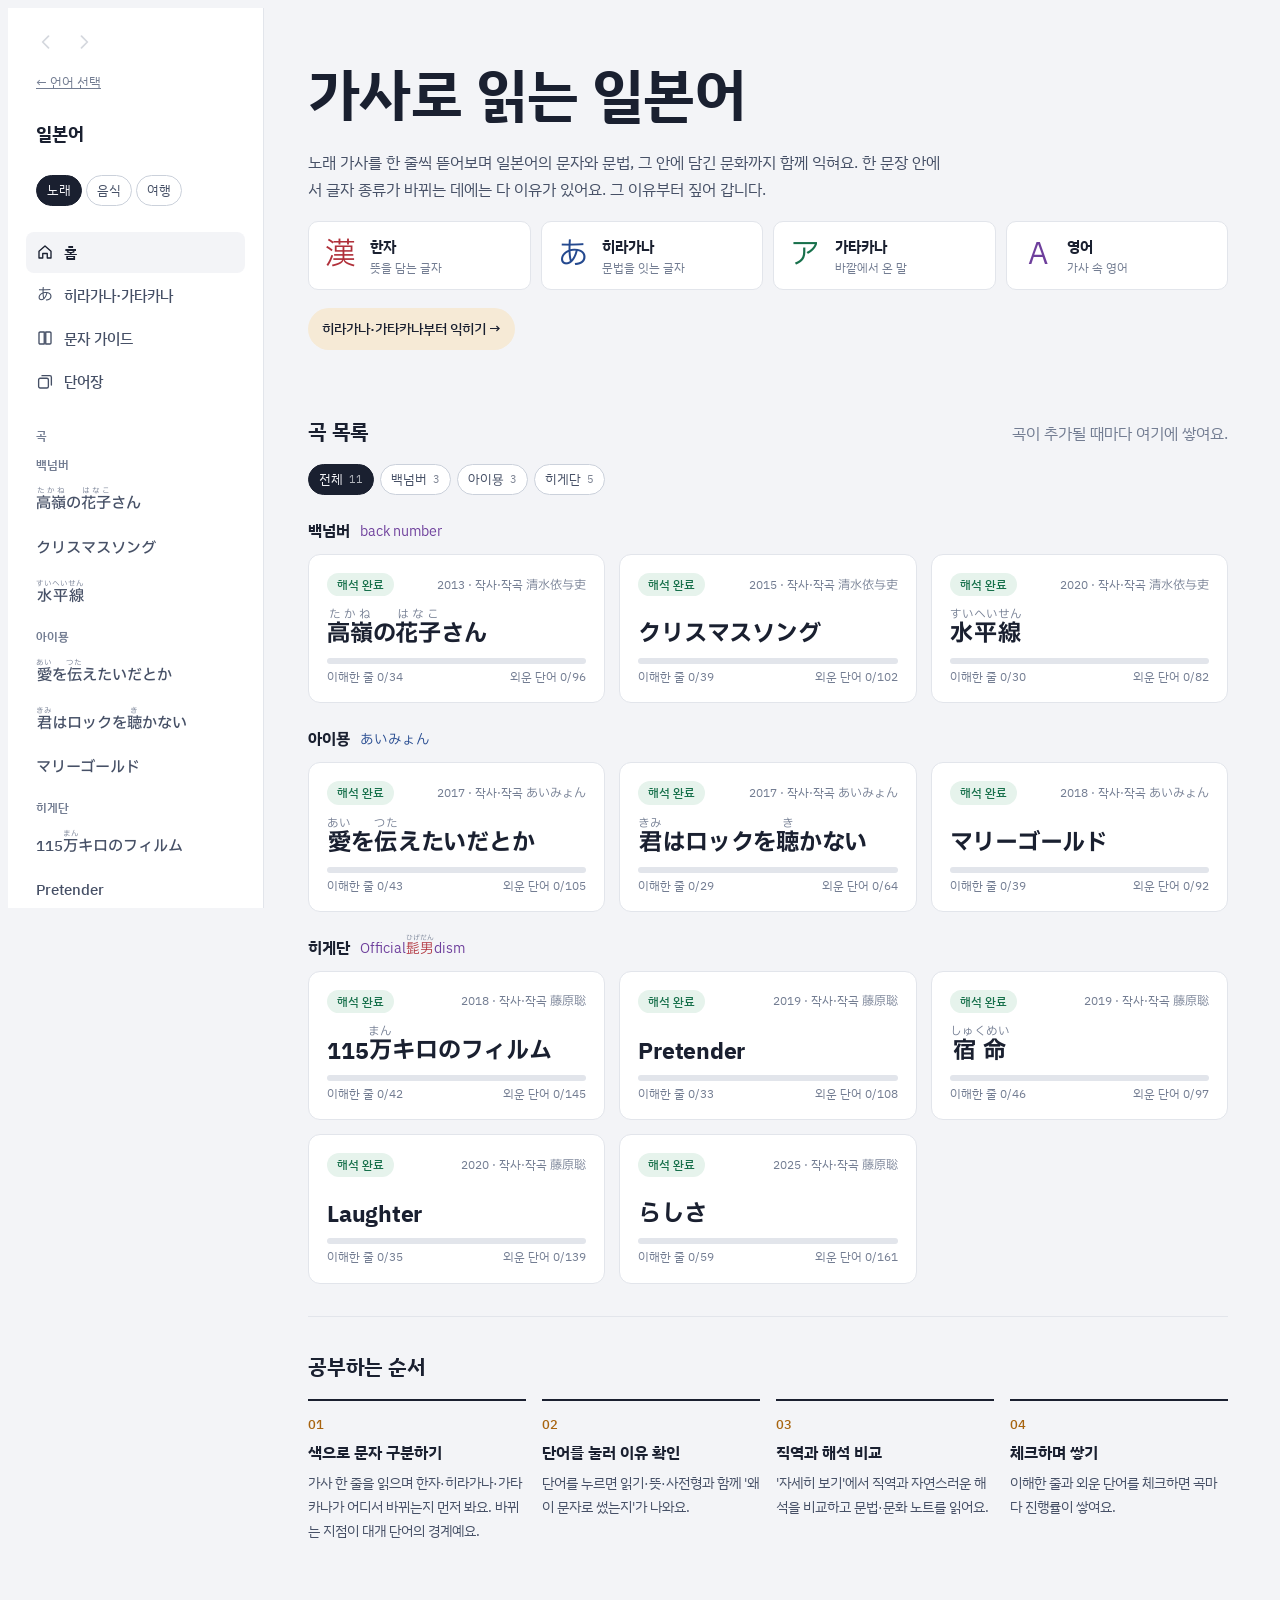
==== commit d7411c6a: "최신본 반영" ====
--- a/japanese/index.html
+++ b/japanese/index.html
@@ -633,11 +633,18 @@
      ko는 버튼·제목에 쓰는 한국어 이름(가나다순으로 정렬), name은 원래 이름(루비 마크업 가능). */
   const ARTISTS = [
     { id: 'higedan', ko: '히게단', name: 'Official{髭男|ひげだん}dism', about: () => bandHTML() },
-    { id: 'aimyon', ko: '아이묭', name: 'あいみょん', about: () => aimyonHTML() }
+    { id: 'aimyon', ko: '아이묭', name: 'あいみょん', about: () => aimyonHTML() },
+    { id: 'backnumber', ko: '백넘버', name: 'back number', about: () => backnumberHTML() }
   ].sort((a, b) => a.ko.localeCompare(b.ko, 'ko'));
   const CATALOG = [
     /* 여행 회화도 곡과 같은 형식(travel.json)이라 같은 엔진으로 그려요. artist가 없어 곡 목록에는 안 나오고, 단어장에도 넣지 않아요. */
     { id: 'travel', file: 'travel.json', status: 'ready', kind: 'travel', title: '여행', sub: '', meta: '' },
+    { id: 'hanako', file: 'songs/hanako.json', status: 'ready', artist: 'backnumber',
+      title: '{高嶺|たかね}の{花子|はなこ}さん', sub: '싱글', meta: '2013 · 작사·작곡 清水依与吏' },
+    { id: 'xmassong', file: 'songs/xmassong.json', status: 'ready', artist: 'backnumber',
+      title: 'クリスマスソング', sub: '드라마 「5→9〜私に恋したお坊さん〜」 주제가', meta: '2015 · 작사·작곡 清水依与吏' },
+    { id: 'suiheisen', file: 'songs/suiheisen.json', status: 'ready', artist: 'backnumber',
+      title: '{水平線|すいへいせん}', sub: '2020년 인터하이 취소를 계기로 만든 곡', meta: '2020 · 작사·작곡 清水依与吏' },
     { id: 'aiwo', file: 'songs/aiwo.json', status: 'ready', artist: 'aimyon',
       title: '{愛|あい}を{伝|つた}えたいだとか', sub: '싱글', meta: '2017 · 작사·작곡 あいみょん' },
     { id: 'kimirock', file: 'songs/kimirock.json', status: 'ready', artist: 'aimyon',
@@ -760,7 +767,8 @@
   const PUNCT_RO = { '、': ',', '。': '.', '　': ' ', '！': '!', '？': '?', '「': '“', '」': '”', '『': '“', '』': '”', '（': '(', '）': ')', '・': ' ', '〜': '~' };
   const isParticle = (t) => (t.p || '').indexOf('조사') === 0;
   /* 조사의 は・へ는 소리대로(わ・え). には・では처럼 끝이 は인 복합 조사도 포함. を는 글자 그대로 두고 로마자만 o */
-  const kanaOf = (t) => (!isParticle(t) ? t.reading : t.reading === 'へ' ? 'え' : t.reading.replace(/は$/, 'わ'));
+  /* t.kana: 발음용 읽기 덮어쓰기(実は → じつわ처럼 조사가 굳은 말). 한글 발음 두 함수가 모두 여기서 읽어요. */
+  const kanaOf = (t) => t.kana || (!isParticle(t) ? t.reading : t.reading === 'へ' ? 'え' : t.reading.replace(/は$/, 'わ'));
   function tokRomaji(t) {
     if (t.ro) return t.ro;
     if (t.kind === 'punct') return Array.from(t.plain).map((c) => (PUNCT_RO[c] != null ? PUNCT_RO[c] : c)).join('');
@@ -1248,6 +1256,23 @@
     if (sel === 'all') return tabs + ARTISTS.filter((a) => songsOf(a).length).map((a) => '<div class="artist-group">' + head(a) + '<div class="cards">' + songsOf(a).map(cardHTML).join('') + '</div></div>').join('');
     const a = ARTISTS.find((x) => x.id === sel);
     return tabs + '<div class="artist-about">' + a.about() + '</div><div class="cards">' + songsOf(a).map(cardHTML).join('') + '</div>';
+  }
+  function backnumberHTML() {
+    const members = [['{清水依与吏|しみずいより}', '보컬·기타'], ['{小島和也|こじまかずや}', '베이스'], ['{栗原寿|くりはらひさし}', '드럼']];
+    const tl = [
+      ['2011', 'はなびら', '메이저 데뷔 싱글'],
+      ['2013', '{高嶺|たかね}の{花子|はなこ}さん', '싱글 · 짝사랑을 우스우면서도 애달프게 그린 대표곡'],
+      ['2015', 'クリスマスソング', '후지TV 드라마 「5→9〜私に恋したお坊さん〜」 주제가'],
+      ['2020', '{水平線|すいへいせん}', '인터하이 취소를 계기로 고교생들에게 보낸 곡']
+    ];
+    return '<div class="band"><div class="band-text"><h2 class="h2">백넘버는 어떤 밴드?</h2>'
+      + '<p>back number(백넘버)는 2004년 군마현에서 결성된 3인조 록 밴드예요. 2011년 싱글 「はなびら」로 메이저 데뷔했고, 대부분의 곡을 보컬 ' + rich('[[{清水依与吏|しみずいより}]]') + '가 작사·작곡해요.</p>'
+      + '<p>밴드 이름은 시미즈가 사귀던 사람을 다른 밴드맨에게 빼앗긴 경험에서 왔다고 해요. 그 사람에게 자신은 이제 back number(지난 호, 철 지난 것)라는 뜻이에요. 그래서인지 짝사랑과 이별을 솔직하게 그린 곡이 많아요.</p>'
+      + '<div class="members">' + members.map((m) => '<div class="member"><span class="jp" lang="ja">' + rich(m[0]) + '</span><small>' + m[1] + '</small></div>').join('') + '</div>'
+      + '<div class="aside-box"><span class="eyebrow">이름 속 알파벳</span>밴드 이름은 가타카나 バックナンバー가 아니라 영어 소문자 그대로 back number라고 써요. 일본어 문장 안에서도 알파벳을 그대로 쓰는 이름이 많아요(Official髭男dism도 그렇죠).</div>'
+      + '</div><div><p class="eyebrow">대표곡</p><ol class="timeline">'
+      + tl.map((x) => '<li><span class="tl-y">' + x[0] + '</span><span><span class="tl-t">' + rich(x[1]) + '</span><span class="tl-d">' + rich(x[2]) + '</span></span></li>').join('')
+      + '</ol></div></div>';
   }
   function aimyonHTML() {
     const tl = [
@@ -1464,22 +1489,134 @@
       ['ごちそうさまでした', '잘 먹었습니다', '먹은 뒤']
     ]
   };
+  /* 음식 문화: 카드는 [표기, 뜻, 메모?]. 표기 안의 띄어쓰기는 한글 발음 단어 경계, ^は는 조사(wa)예요. */
+  const FOOD_CULTURE = {
+    place: [
+      ['{居酒屋|いざかや}', '이자카야 (술집 겸 식당)', '술과 함께 작은 안주를 여러 개 시켜 나눠 먹어요. 첫 주문은 とりあえずビール(일단 맥주)가 유명해요.'],
+      ['{定食屋|ていしょくや}', '정식집', '밥·국·반찬이 한 쟁반에 나오는 定食을 파는 가게예요. 혼자 먹기 좋아요.'],
+      ['{回転寿司|かいてんずし}', '회전 초밥', '回転(돌기) + 寿司. 寿司의 す가 ず로 탁해졌어요(렌다쿠).'],
+      ['{立|た}ち{食|ぐ}いそば', '서서 먹는 메밀국수집', '역 안이나 역 앞에 많아요. 食い의 く가 ぐ로 탁해졌어요.'],
+      ['ファミレス', '패밀리 레스토랑', 'ファミリーレストラン(family restaurant)을 줄인 말이에요. 일본은 외래어를 네 글자로 줄이는 일이 많아요.'],
+      ['{屋台|やたい}', '포장마차', '축제(お祭り) 때 길가에 늘어선 노점도 屋台라고 해요.'],
+      ['{駅弁|えきべん}', '에키벤 (역에서 파는 도시락)', '駅(역) + 弁当(도시락)을 줄인 말이에요. 지역마다 특색 있는 도시락을 신칸센에서 먹는 게 여행의 즐거움이에요.'],
+      ['コンビニ', '편의점', 'コンビニエンスストア(convenience store)를 줄인 말이에요. 도시락·주먹밥·디저트가 다양해요.']
+    ],
+    season: [
+      ['봄', [['{桜餅|さくらもち}', '벚꽃 떡', '소금에 절인 벚나무 잎으로 싼 분홍색 떡이에요.'], ['{筍|たけのこ}', '죽순', '봄에만 나는 제철 재료예요. 보통 히라가나 たけのこ로 써요.'], ['{花見|はなみ}{弁当|べんとう}', '꽃구경 도시락', '벚꽃 아래에서 도시락을 먹는 花見(꽃구경)는 봄의 큰 행사예요.']]],
+      ['여름', [['そうめん', '소면', '얼음물에 차갑게 식혀 쯔유(つゆ)에 찍어 먹어요. 한자로는 素麺이에요.'], ['かき{氷|ごおり}', '빙수', '氷(こおり)의 こ가 ご로 탁해졌어요. 딸기·멜론 시럽을 뿌려요.'], ['{鰻|うなぎ}', '장어', '한여름 土用の丑の日(どようのうしのひ)에 기운을 내려고 장어를 먹는 풍습이 있어요.']]],
+      ['가을', [['{秋刀魚|さんま}', '꽁치', '가을(秋) 칼(刀) 물고기(魚)처럼 생겨서 붙은 한자예요. 단어 전체를 さんま로 읽는 주쿠지쿤이에요.'], ['{栗|くり}', '밤', '栗ご飯(밤밥)은 가을의 대표 밥이에요.'], ['{新米|しんまい}', '햅쌀', '그해 새로 수확한 쌀이에요. 新米는 \'신입·초보\'라는 뜻으로도 써요.']]],
+      ['겨울', [['{鍋|なべ}', '전골', '원래 \'냄비\'라는 뜻이에요. 냄비 하나를 가운데 두고 다 같이 떠먹어요.'], ['おでん', '어묵탕', '무, 달걀, 어묵 등을 국물에 오래 끓여요. 겨울이면 편의점 계산대 옆에서도 팔아요.'], ['みかん', '귤', 'こたつ(난방 탁자)에 앉아 귤을 까먹는 게 일본 겨울의 대표 풍경이에요.']]]
+    ],
+    event: [
+      ['おせち{料理|りょうり}', '설날 요리 (오세치)', '설(お正月)에 먹는 찬합 요리예요. 새우는 장수, 검은콩은 부지런함처럼 재료마다 좋은 뜻을 담았다고 해요.'],
+      ['お{雑煮|ぞうに}', '오조니 (떡국 같은 설날 국)', '설날 아침에 떡(餅)을 넣어 먹는 국이에요. 지역마다 국물과 떡 모양이 달라요.'],
+      ['{年越|としこ}しそば', '해넘이 메밀국수', '섣달그믐(大晦日)에 먹어요. 가늘고 길게 오래 살라는 뜻이 담겼다는 설이 잘 알려져 있어요.'],
+      ['{恵方巻|えほうまき}', '에호마키 (두꺼운 김밥)', '2월 초 節分(せつぶん)에 그해의 좋은 방향을 보고 말없이 한 줄을 통째로 먹으면 복이 온다는 풍습이에요.'],
+      ['ちらし{寿司|ずし}', '지라시 초밥', '3월 3일 여자아이의 날 ひな祭り(ひなまつり)에 먹어요. 밥 위에 재료를 흩뿌린(散らす) 초밥이에요.'],
+      ['{月見団子|つきみだんご}', '달맞이 경단', '가을 보름달을 보는 お月見(おつきみ) 때 둥근 경단을 쌓아 올려요.'],
+      ['フライドチキン', '프라이드치킨 (크리스마스)', '일본은 크리스마스에 치킨과 케이크를 먹는 집이 많아요. 크리스마스는 가족보다 연인이 함께 보내는 날로 여겨지기도 해요(백넘버 クリスマスソング).'],
+      ['{義理|ぎり}チョコ', '의리 초콜릿 (발렌타인데이)', '발렌타인데이에는 여자가 초콜릿을 주는 문화예요. 마음이 담긴 건 本命チョコ(ほんめいチョコ), 인사치레는 義理チョコ. 3월 14일 화이트데이(ホワイトデー)에 답례해요.']
+    ],
+    region: [
+      ['{大阪|おおさか}', '오사카 · 粉もの(こなもの)의 도시', 'たこ焼き·お好み焼き처럼 밀가루 반죽으로 만든 음식을 粉もの라고 해요. \'먹다 쓰러지는 도시\'라는 뜻의 食い倒れ(くいだおれ)로도 불려요.'],
+      ['{広島風|ひろしまふう}お{好|この}み{焼|や}き', '히로시마식 오코노미야키', '반죽을 섞지 않고 반죽·양배추·면을 겹겹이 쌓아 구워요. 오사카식과 서로 자기가 원조라고 하는 재미있는 라이벌이에요.'],
+      ['{味噌|みそ}カツ', '된장 돈가스 (나고야)', '나고야(名古屋)는 진한 붉은 된장(赤味噌)을 듬뿍 쓰는 음식으로 유명해요.'],
+      ['ひつまぶし', '히츠마부시 (나고야)', '잘게 썬 장어덮밥을 그대로, 양념을 얹어, 차를 부어 세 가지로 먹어요.'],
+      ['とんこつラーメン', '돈코츠 라멘 (후쿠오카 하카타)', '돼지 뼈를 푹 고은 하얀 국물이에요. 하카타(博多)는 강가의 屋台(포장마차)로도 유명해요.'],
+      ['{味噌|みそ}ラーメン', '된장 라멘 (삿포로)', '추운 홋카이도(北海道) 삿포로(札幌)에서 널리 퍼진 라멘이에요.'],
+      ['ゴーヤーチャンプルー', '고야 찬푸루 (오키나와)', '쓴 오이 ゴーヤー와 두부·달걀을 볶은 오키나와 요리예요. チャンプルー는 오키나와 말로 \'섞다\'예요.']
+    ],
+    idiom: [
+      ['{猫舌|ねこじた}', '뜨거운 걸 잘 못 먹는 사람', '고양이(猫) 혀(舌)처럼 뜨거운 음식을 못 먹는다는 말이에요. 私は猫舌です(저는 뜨거운 걸 잘 못 먹어요).'],
+      ['デザート^は {別腹|べつばら}', '디저트 배는 따로 있어', '別腹 = 다른 배. 배불러도 단것은 들어간다는 농담이에요.'],
+      ['{腹八分目|はらはちぶんめ}', '배의 8할만 채우기', '배가 꽉 차기 전에 그만 먹는 게 건강에 좋다는 말이에요.'],
+      ['{朝飯前|あさめしまえ}', '식은 죽 먹기', '아침밥 먹기 전에도 할 수 있을 만큼 쉽다는 뜻이에요.'],
+      ['{花|はな}より{団子|だんご}', '꽃보다 경단', '꽃구경보다 먹는 게 좋다는 말로, 멋보다 실속을 챙긴다는 뜻이에요. 한국어 \'금강산도 식후경\'과 비슷해요.'],
+      ['{絵|え}に{描|か}いた{餅|もち}', '그림의 떡', '한국어와 똑같은 비유예요. 고마운 우연의 일치죠.'],
+      ['{手前味噌|てまえみそ}', '자기 자랑', '자기 집 된장이 맛있다고 자랑하는 데서 온 말이에요.']
+    ],
+    chains: [
+      ['セブン-イレブン', '세븐일레븐 · 줄여서 セブン', '일본에서 점포가 가장 많은 편의점이에요. 자체 브랜드 セブンプレミアム, 한 단계 고급인 金の(きんの) 시리즈, 계산대에서 내려 주는 セブンカフェ 커피, たまごサンド가 유명해요.'],
+      ['ファミリーマート', '패밀리마트 · 줄여서 ファミマ', '계산대 옆 치킨 ファミチキ가 대표 상품이에요. 문이 열릴 때 나오는 입장 멜로디도 유명해요. 한국의 CU는 원래 이 회사와 손잡은 훼미리마트였다가 2012년에 이름을 바꿨어요.'],
+      ['ローソン', '로손', '한입 닭튀김 からあげクン과 크림이 듬뿍 든 プレミアムロールケーキ 같은 디저트가 유명해요. 건강식 중심의 ナチュラルローソン도 있어요.'],
+      ['ミニストップ', '미니스톱', '매장에서 짜 주는 소프트아이스크림, 여름 한정 빙수 디저트 ハロハロ가 유명해요.'],
+      ['セイコーマート', '세이코마트 (홋카이도)', '홋카이도 중심의 편의점이에요. 매장 주방에서 바로 만든 도시락 ホットシェフ가 인기라 홋카이도 여행에서 꼭 들르는 곳이에요.'],
+      ['デイリーヤマザキ', '데일리 야마자키', '빵 회사 山崎製パン(야마자키 제빵)의 편의점이에요. 매장에서 구운 빵을 파는 곳이 있어요.'],
+      ['{NewDays|ニューデイズ}', '뉴데이즈 (역 안 편의점)', 'JR 동일본의 역 안에 있는 편의점이에요. 전철 갈아탈 때 들르기 좋아요. 이름은 알파벳 그대로 써요.']
+    ],
+    services: [
+      '**ATM**: 편의점 ATM 중에는 해외에서 발급한 카드로 엔화를 뽑을 수 있는 곳이 많아요. 쓸 수 있는 카드와 수수료는 카드마다 달라요.',
+      '**복사·인쇄(コピー)**: 매장의 멀티 복사기로 사진이나 서류를 뽑을 수 있어요.',
+      '**택배·티켓**: 짐을 보내거나(宅配便, たくはいびん) 공연·미술관 티켓을 사는 기계가 있는 곳도 있어요.',
+      '**イートイン**: 산 음식을 매장 안에서 먹을 수 있는 자리예요. eat-in을 옮긴 일본식 영어예요.',
+      '**쓰레기는 가져가요**: 일본은 길에 쓰레기통이 적어요. 편의점 앞 쓰레기통은 그 가게에서 산 물건용이라, 분리 표시를 보고 버려요.'
+    ],
+    konbini: [
+      ['ツナマヨ おにぎり', '참치마요 주먹밥', 'ツナ(참치) + マヨ(마요네즈) 줄임말이에요. 편의점 주먹밥에서 가장 인기 있는 맛 중 하나예요. 포장 비닐은 번호 순서대로 뜯으면 김이 바삭하게 감겨요.'],
+      ['{鮭|さけ}おにぎり', '연어 주먹밥', '鮭는 しゃけ라고도 읽어요. 梅(うめ, 매실)·明太子(めんたいこ)도 대표 맛이에요.'],
+      ['たまごサンド', '달걀 샌드위치', '부드러운 달걀 샐러드를 넣은 샌드위치예요. 해외 여행객 사이에서도 꼭 먹어 볼 편의점 음식으로 유명해요.'],
+      ['ファミチキ', '패미치키 (패밀리마트 치킨)', '패밀리마트의 계산대 옆에서 파는 순살 프라이드치킨이에요. ファミリーマート + チキン을 줄인 이름이에요.'],
+      ['からあげクン', '가라아게쿤 (로손 치킨)', '로손의 한입 크기 닭튀김이에요. クン은 남자아이를 부르는 君(くん)을 가타카나로 쓴 거예요.'],
+      ['{肉|にく}まん', '고기 찐빵', '겨울이면 계산대 옆 찜기에서 팔아요. 단팥이 든 건 あんまん이에요.'],
+      ['プリン', '푸딩', '편의점 디저트(コンビニスイーツ)는 계절마다 새 맛이 나와요. ロールケーキ(롤케이크)도 인기예요.'],
+      ['{抹茶|まっちゃ}スイーツ', '말차 디저트', '말차 맛 아이스크림·케이크·라테 등 종류가 많아요.'],
+      ['ほうじ{茶|ちゃ}', '호지차 (볶은 녹차)', '찻잎을 볶아 구수한 맛이 나는 차예요. 따뜻한 페트병 음료도 있어요.']
+    ],
+    donki: [
+      ['{抹茶|まっちゃ}キットカット', '말차 킷캣', '일본에만 있는 킷캣 맛이 많아서 기념품으로 인기예요. 말차 맛이 대표적이에요.'],
+      ['じゃがりこ', '자가리코 (감자 스틱 과자)', 'じゃがいも(감자) + 사람 이름처럼 붙인 りこ. 컵에 든 바삭한 감자 스틱이에요.'],
+      ['ハイチュウ', '하이츄 (츄잉 캔디)', '한국의 마이쮸와 비슷한 말랑한 과일 캔디예요.'],
+      ['ポッキー', '포키 (초코 막대 과자)', '한국의 빼빼로와 비슷한 과자예요. 일본에서는 11월 11일을 ポッキー&プリッツの日라고 해요.'],
+      ['うまい{棒|ぼう}', '우마이보 (막대 스낵)', 'うまい(맛있다) + 棒(막대). 아주 싸고 맛 종류가 많아서 여러 개 골라 사는 재미가 있어요.'],
+      ['ブラックサンダー', '블랙선더 (초코바)', '쿠키가 든 바삭한 초코바예요. 이름은 영어 black thunder(검은 번개)예요.'],
+      ['{柿|かき}の{種|たね}', '가키노타네 (쌀과자)', '감씨(柿の種)처럼 생긴 매콤한 쌀과자예요. 땅콩과 섞은 것을 柿ピー(かきピー)라고 해요.'],
+      ['カップヌードル', '컵누들 (컵라면)', '일본에서 처음 나온 컵라면이에요. 일본에서만 파는 맛이 있어서 기념품으로도 사요.']
+    ],
+    shoptips: [
+      '**계산대 옆 따뜻한 음식(ホットスナック)**은 진열대에 없고 점원에게 말해서 사요. [[ファミチキひとつください]](패미치키 하나 주세요)처럼 이름 + ひとつ ください면 돼요.',
+      '**편의점에서 자주 듣는 말**: [[{温|あたた}めますか]](데워 드릴까요?), [[お{箸|はし}はお{付|つ}けしますか]](젓가락 드릴까요?), [[{袋|ふくろ}はご{利用|りよう}ですか]](봉투 필요하세요?). 여행 탭 쇼핑·편의점에도 있어요.',
+      '**ドン・キホーテ(ドンキ)**는 과자·화장품·생활용품까지 파는 대형 할인점이에요. 밤늦게까지 여는 곳이 많고, 천장까지 물건을 빽빽하게 쌓은 진열이 특징이에요.',
+      '**한정판(限定, げんてい)**: 地域限定(지역 한정), 期間限定(기간 한정) 표시가 붙은 과자는 그때 그곳에서만 살 수 있어서 기념품으로 좋아요. 맛과 상품은 시기마다 바뀌어요.'
+    ],
+    table: [
+      '**一汁三菜(いちじゅうさんさい)**: 밥에 국 하나, 반찬 셋이 일본 상차림의 기본 틀이에요. 定食도 이 틀을 따르는 경우가 많아요.',
+      '**ご飯 = 밥이자 식사**: ご飯은 밥이지만 朝ご飯(아침 식사)처럼 \'끼니\'라는 뜻도 돼요. 한국어 \'밥 먹었어?\'와 비슷해요.',
+      '**그릇을 들고 먹어요**: 밥공기와 국그릇은 손에 들고 먹는 게 예의예요. 한국과 반대라 처음엔 낯설어요.',
+      '**국은 그릇째 마셔요**: 된장국에는 숟가락이 없어요. 그릇을 들고 입에 대고 마시고, 건더기는 젓가락으로 먹어요.',
+      '**젓가락 금기**: 밥에 젓가락을 꽂아 세우는 立て箸(たてばし), 젓가락끼리 음식을 주고받는 箸渡し(はしわたし)는 장례 의식을 떠올리게 해서 피해요.',
+      '**割り箸(わりばし)**: 쪼개서 쓰는 일회용 나무젓가락이에요. 割る(쪼개다) + 箸.',
+      '**割り勘(わりかん)**: 나눠 내기예요. 친구끼리는 각자 먹은 만큼, 또는 똑같이 나눠 내는 일이 많아요.'
+    ]
+  };
   function foodCards(list) {
-    return '<div class="food-grid">' + list.map((x) => '<div class="food"><div class="food-top"><span class="food-jp force-color" lang="ja">' + renderJP(x[0]) + '</span>' + speakBtn(speechOf(x[0])) + '</div>'
-      + '<span class="food-hg">' + esc(kanaToHangul(readingOf(x[0]))) + '</span><span class="food-m">' + esc(x[1]) + '</span>' + (x[2] ? '<span class="food-n">' + rich(x[2]) + '</span>' : '') + '</div>').join('') + '</div>';
+    return '<div class="food-grid">' + list.map((x) => '<div class="food"><div class="food-top"><span class="food-jp force-color" lang="ja">' + renderJP(phraseJP(x[0])) + '</span>' + speakBtn(speechOf(phraseJP(x[0]))) + '</div>'
+      + '<span class="food-hg">' + esc(phraseHg(x[0])) + '</span><span class="food-m">' + esc(x[1]) + '</span>' + (x[2] ? '<span class="food-n">' + rich(x[2]) + '</span>' : '') + '</div>').join('') + '</div>';
   }
   function viewFood() {
+    const C = FOOD_CULTURE;
     const sec = (id, ko, jp, body) => '<section class="gsec" id="' + id + '"><h2><span>' + ko + '</span><span class="jp force-color" lang="ja">' + renderJP(jp) + '</span></h2>' + body + '</section>';
     setView('<header class="page-head"><p class="eyebrow">음식으로 보는 일본어</p><h1 class="page-title">음식</h1>'
-      + '<p class="lede">메뉴판과 가게 간판, 식당에서 오가는 말로 일본어를 익혀요. 음식 이름에도 한자·히라가나·가타카나를 고르는 이유가 있어요.</p>'
-      + '<div class="toc">' + [['f-menu', '음식 이름'], ['f-sign', '메뉴판 한자'], ['f-taste', '맛 표현'], ['f-talk', '식당 회화'], ['f-manner', '식사 매너']].map((x) => '<button class="tg sm" data-a="jump" data-target="' + x[0] + '">' + x[1] + '</button>').join('') + '</div></header>'
+      + '<p class="lede">메뉴판과 가게 간판, 식당에서 오가는 말, 그리고 계절·행사·지역마다 다른 일본의 음식 문화를 함께 익혀요.</p>'
+      + '<div class="toc">' + [['f-menu', '음식 이름'], ['f-sign', '메뉴판 한자'], ['f-taste', '맛 표현'], ['f-shop', '식당에서'], ['f-store', '편의점·돈키호테'], ['f-season', '계절·행사 음식'], ['f-region', '지역 음식'], ['f-idiom', '음식 표현'], ['f-table', '식탁 문화']].map((x) => '<button class="tg sm" data-a="jump" data-target="' + x[0] + '">' + x[1] + '</button>').join('') + '</div></header>'
       + sec('f-menu', '음식 이름', '{料理|りょうり}の{名前|なまえ}', '<p>메뉴판에 자주 나오는 음식이에요. 외국에서 들어온 음식은 가타카나, 한자가 어려운 음식은 히라가나로 쓰는 경우가 많아요.</p>' + foodCards(FOOD.menu))
       + sec('f-sign', '메뉴판·간판 한자', 'メニューの{漢字|かんじ}', '<p>재료와 양, 가격, 영업 안내에 쓰는 한자예요. 읽지 못해도 모양만 알아보면 주문이 훨씬 쉬워져요.</p>' + foodCards(FOOD.sign))
       + sec('f-taste', '맛과 식감', '{味|あじ}と{食感|しょっかん}', '<p>맛은 주로 형용사(~い)로 말해요.</p>' + foodCards(FOOD.taste)
         + '<h3 class="k-sub">식감 의태어</h3><p class="k-p">식감은 같은 소리를 두 번 겹친 의태어로 많이 말해요. 광고나 메뉴판에서는 소리를 또렷하고 경쾌하게 보이려고 가타카나로 쓰기도 해요.</p>' + foodCards(FOOD.texture))
-      + sec('f-talk', '식당 회화', 'お{店|みせ}で', '<p>가게에 들어가서 나올 때까지 자주 듣고 말하는 표현이에요. 누르면 발음을 들을 수 있어요.</p>'
-        + talkHTML(FOOD.talk))
-      + sec('f-manner', '식사 매너', '{食事|しょくじ}のマナー', ul([
+      + sec('f-shop', '식당에서', 'お{店|みせ}で', '<p>어떤 가게가 있는지 알아 두면 고르기 쉬워요.</p>' + foodCards(C.place)
+        + '<h3 class="k-sub">식당 회화</h3><p class="k-p">가게에 들어가서 나올 때까지 자주 듣고 말하는 표현이에요. 여행 탭에도 상황별 문장이 더 있어요.</p>' + talkHTML(FOOD.talk))
+      + sec('f-store', '편의점·돈키호테', 'コンビニとドンキ', '<p>일본 여행에서 빼놓을 수 없는 곳이에요. 오래 사랑받아 온 대표 상품 위주로 골랐어요.</p>'
+        + '<h3 class="k-sub">대표 편의점</h3><p class="k-p">3대 편의점은 セブン-イレブン·ファミリーマート·ローソン이에요. 회사마다 대표 상품이 달라서 골라 다니는 재미가 있어요. 상품은 시기마다 바뀌어요.</p>' + foodCards(C.chains)
+        + '<h3 class="k-sub">편의점에서 꼭 먹어 볼 것</h3>' + foodCards(C.konbini)
+        + '<h3 class="k-sub">돈키호테·과자 코너의 기념품</h3>' + foodCards(C.donki)
+        + '<h3 class="k-sub">알아 두면 좋은 것</h3>' + ul(C.shoptips)
+        + '<h3 class="k-sub">먹는 것 말고도 되는 것</h3>' + ul(C.services))
+      + sec('f-season', '계절·행사 음식', '{旬|しゅん}と{行事|ぎょうじ}', '<p>일본은 제철 재료를 뜻하는 <b>旬(しゅん)</b>을 아주 중요하게 여겨요. 메뉴판에 旬이나 季節限定(계절 한정)이라고 적힌 음식을 자주 봐요.</p>'
+        + C.season.map((x) => '<h3 class="k-sub">' + x[0] + '</h3>' + foodCards(x[1])).join('')
+        + '<h3 class="k-sub">행사와 음식</h3><p class="k-p">명절과 연중행사마다 꼭 먹는 음식이 있어요.</p>' + foodCards(C.event))
+      + sec('f-region', '지역 음식', 'ご{当地|とうち}グルメ', '<p>지역마다 자랑하는 음식을 ご当地グルメ(그 고장의 맛)라고 해요. 여행지를 고를 때 좋은 이유가 되기도 해요.</p>' + foodCards(C.region))
+      + sec('f-idiom', '음식이 들어간 표현', '{食|た}べ{物|もの}のことわざ', '<p>음식으로 만든 관용 표현이에요. 한국어와 똑같은 것도 있어요.</p>' + foodCards(C.idiom))
+      + sec('f-table', '식탁 문화', '{食卓|しょくたく}の{文化|ぶんか}', '<h3 class="k-sub">상차림과 먹는 법</h3>' + ul(C.table)
+        + '<h3 class="k-sub">식당 매너</h3>' + ul([
         '**いただきます · ごちそうさまでした**: 먹기 전과 먹은 뒤에 손을 모으고 말해요. 음식과 만든 사람에게 고마움을 전하는 인사예요.',
         '**식권 발매기(食券機)**: 라멘·덮밥 가게는 입구의 기계에서 먼저 식권을 사서 점원에게 건네는 곳이 많아요.',
         '**팁은 주지 않아요**: 계산서에 적힌 금액만 내면 돼요.',
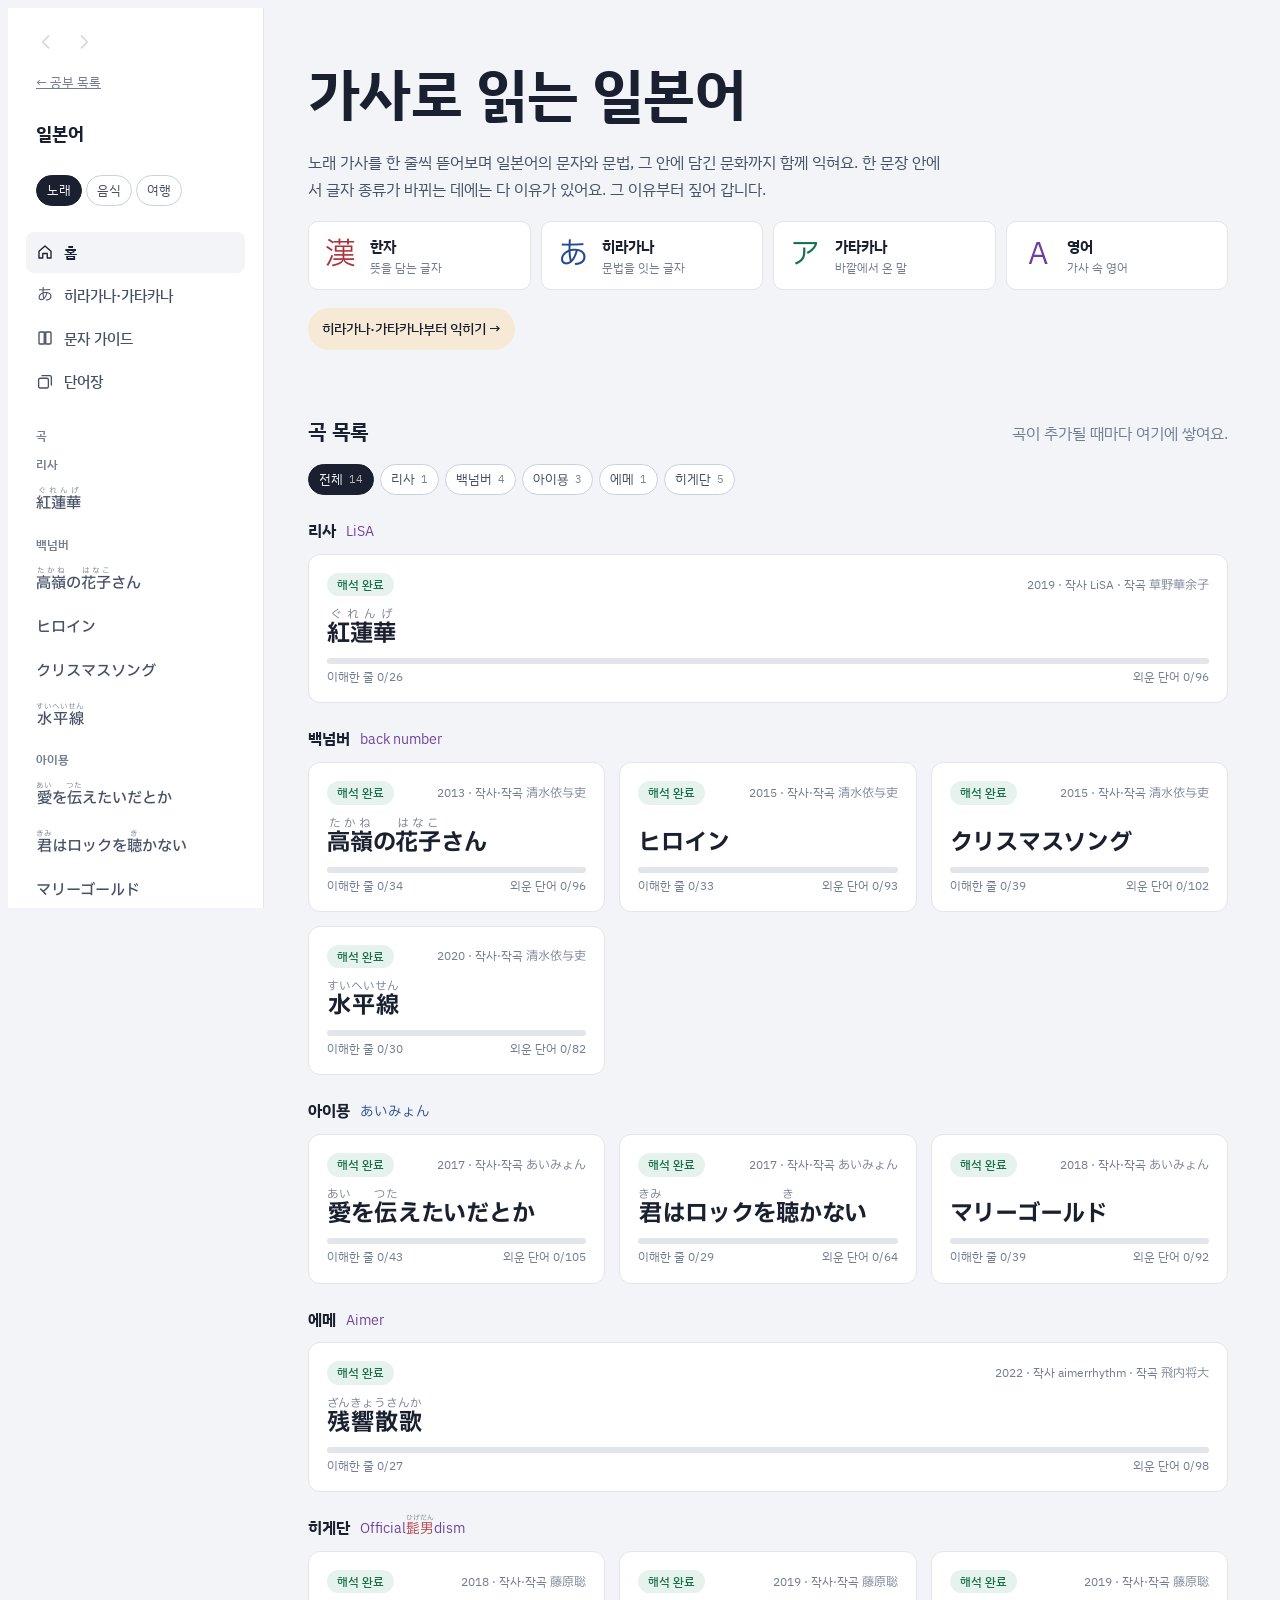
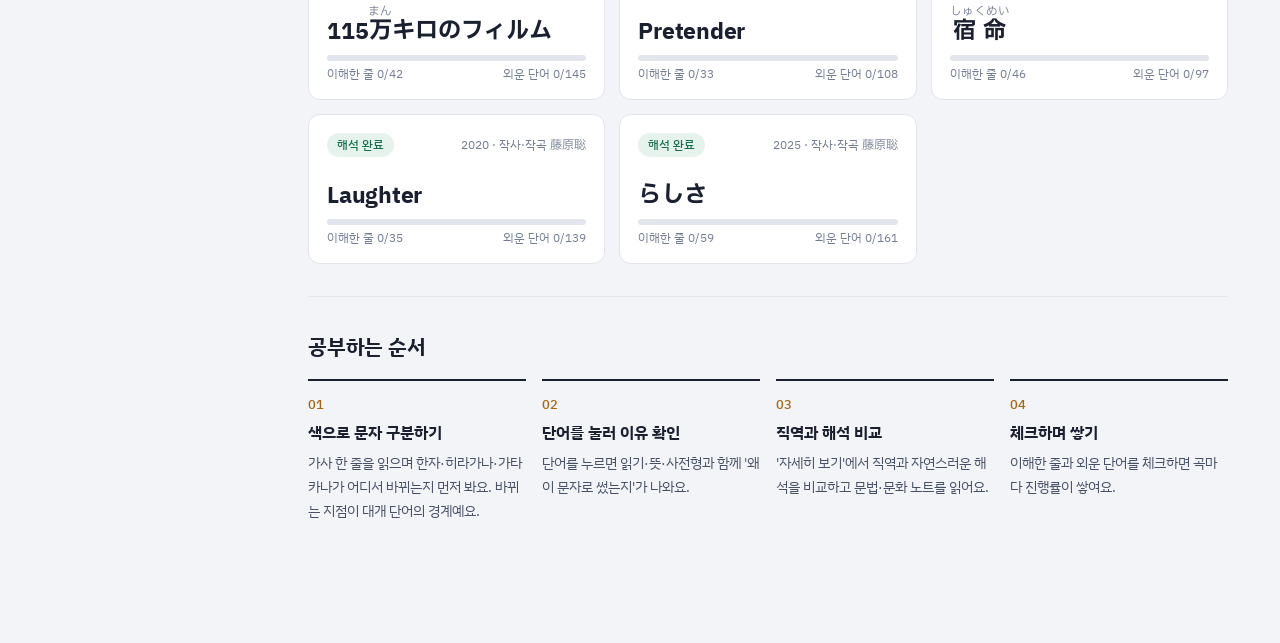
==== commit 1ff0f397: "소설 부분 추가" ====
--- a/japanese/index.html
+++ b/japanese/index.html
@@ -524,7 +524,7 @@
       <button class="ico" data-a="hist" data-d="-1" aria-label="뒤로" title="뒤로" disabled><svg viewBox="0 0 24 24" width="20" height="20" aria-hidden="true"><path d="M15 5l-7 7 7 7" fill="none" stroke="currentColor" stroke-width="2" stroke-linecap="round" stroke-linejoin="round"/></svg></button>
       <button class="ico" data-a="hist" data-d="1" aria-label="앞으로" title="앞으로" disabled><svg viewBox="0 0 24 24" width="20" height="20" aria-hidden="true"><path d="M9 5l7 7-7 7" fill="none" stroke="currentColor" stroke-width="2" stroke-linecap="round" stroke-linejoin="round"/></svg></button>
     </div>
-    <a class="lang-back" href="../index.html" data-lang-back hidden>← 언어 선택</a>
+    <a class="lang-back" href="../index.html" data-lang-back hidden>← 공부 목록</a>
     <button class="side-brand" data-a="nav" data-to="home">
       <span class="brand-ko">일본어</span>
     </button>
@@ -554,7 +554,7 @@
       <button class="brand" data-a="nav" data-to="home"><span class="brand-ko">일본어</span></button>
       <div class="seg mode-tg" role="group" aria-label="학습 모드"><button class="tg sm" data-a="mode" data-v="song" aria-pressed="true">노래</button><button class="tg sm" data-a="mode" data-v="food" aria-pressed="false">음식</button><button class="tg sm" data-a="mode" data-v="travel" aria-pressed="false">여행</button></div>
       <span class="grow"></span>
-      <a class="ico" href="../index.html" data-lang-back hidden aria-label="언어 선택" title="언어 선택"><svg viewBox="0 0 24 24" width="20" height="20" aria-hidden="true"><circle cx="12" cy="12" r="8.5" fill="none" stroke="currentColor" stroke-width="1.8"/><path d="M3.5 12h17M12 3.5c2.4 2.4 3.6 5.2 3.6 8.5s-1.2 6.1-3.6 8.5c-2.4-2.4-3.6-5.2-3.6-8.5s1.2-6.1 3.6-8.5z" fill="none" stroke="currentColor" stroke-width="1.8" stroke-linejoin="round"/></svg></a>
+      <a class="ico" href="../index.html" data-lang-back hidden aria-label="공부 목록" title="공부 목록"><svg viewBox="0 0 24 24" width="20" height="20" aria-hidden="true"><rect x="4" y="4" width="6.5" height="6.5" rx="1.5" fill="none" stroke="currentColor" stroke-width="1.8"/><rect x="13.5" y="4" width="6.5" height="6.5" rx="1.5" fill="none" stroke="currentColor" stroke-width="1.8"/><rect x="4" y="13.5" width="6.5" height="6.5" rx="1.5" fill="none" stroke="currentColor" stroke-width="1.8"/><rect x="13.5" y="13.5" width="6.5" height="6.5" rx="1.5" fill="none" stroke="currentColor" stroke-width="1.8"/></svg></a>
       <button class="ico" data-a="open-settings" aria-label="보기 설정"><svg viewBox="0 0 24 24" width="20" height="20" aria-hidden="true"><path d="M4 7h9M17 7h3M4 17h3M11 17h9" fill="none" stroke="currentColor" stroke-width="1.8" stroke-linecap="round"/><circle cx="15" cy="7" r="2.2" fill="none" stroke="currentColor" stroke-width="1.8"/><circle cx="9" cy="17" r="2.2" fill="none" stroke="currentColor" stroke-width="1.8"/></svg></button>
     </header>
     <main id="view" class="view"></main>
@@ -634,13 +634,17 @@
   const ARTISTS = [
     { id: 'higedan', ko: '히게단', name: 'Official{髭男|ひげだん}dism', about: () => bandHTML() },
     { id: 'aimyon', ko: '아이묭', name: 'あいみょん', about: () => aimyonHTML() },
-    { id: 'backnumber', ko: '백넘버', name: 'back number', about: () => backnumberHTML() }
+    { id: 'backnumber', ko: '백넘버', name: 'back number', about: () => backnumberHTML() },
+    { id: 'lisa', ko: '리사', name: 'LiSA', about: () => lisaHTML() },
+    { id: 'aimer', ko: '에메', name: 'Aimer', about: () => aimerHTML() }
   ].sort((a, b) => a.ko.localeCompare(b.ko, 'ko'));
   const CATALOG = [
     /* 여행 회화도 곡과 같은 형식(travel.json)이라 같은 엔진으로 그려요. artist가 없어 곡 목록에는 안 나오고, 단어장에도 넣지 않아요. */
     { id: 'travel', file: 'travel.json', status: 'ready', kind: 'travel', title: '여행', sub: '', meta: '' },
     { id: 'hanako', file: 'songs/hanako.json', status: 'ready', artist: 'backnumber',
       title: '{高嶺|たかね}の{花子|はなこ}さん', sub: '싱글', meta: '2013 · 작사·작곡 清水依与吏' },
+    { id: 'heroine', file: 'songs/heroine.json', status: 'ready', artist: 'backnumber',
+      title: 'ヒロイン', sub: '「JR SKISKI」 CM송 · 앨범 『シャンデリア』 수록', meta: '2015 · 작사·작곡 清水依与吏' },
     { id: 'xmassong', file: 'songs/xmassong.json', status: 'ready', artist: 'backnumber',
       title: 'クリスマスソング', sub: '드라마 「5→9〜私に恋したお坊さん〜」 주제가', meta: '2015 · 작사·작곡 清水依与吏' },
     { id: 'suiheisen', file: 'songs/suiheisen.json', status: 'ready', artist: 'backnumber',
@@ -655,10 +659,14 @@
       title: 'マリーゴールド', sub: '5번째 싱글 · 앨범 『瞬間的シックスセンス』 수록', meta: '2018 · 작사·작곡 あいみょん' },
     { id: 'pretender', file: 'songs/pretender.json', status: 'ready', artist: 'higedan',
       title: 'Pretender', sub: '영화 「コンフィデンスマンJP ロマンス編」 주제가', meta: '2019 · 작사·작곡 藤原聡' },
+    { id: 'gurenge', file: 'songs/gurenge.json', status: 'ready', artist: 'lisa',
+      title: '{紅蓮華|ぐれんげ}', sub: 'TV 애니메이션 「鬼滅の刃」 오프닝 테마 · 15번째 싱글', meta: '2019 · 작사 LiSA · 작곡 草野華余子' },
     { id: 'shukumei', file: 'songs/shukumei.json', status: 'ready', artist: 'higedan',
       title: '{宿命|しゅくめい}', sub: '고교야구 프로그램 「熱闘甲子園」 2019 테마송', meta: '2019 · 작사·작곡 藤原聡' },
     { id: 'laughter', file: 'songs/laughter.json', status: 'ready', artist: 'higedan',
       title: 'Laughter', sub: '영화 「コンフィデンスマンJP プリンセス編」 주제가', meta: '2020 · 작사·작곡 藤原聡' },
+    { id: 'zankyosanka', file: 'songs/zankyosanka.json', status: 'ready', artist: 'aimer',
+      title: '{残響散歌|ざんきょうさんか}', sub: 'TV 애니메이션 「鬼滅の刃」 遊郭編 오프닝 테마 · 20번째 싱글', meta: '2022 · 작사 aimerrhythm · 작곡 飛内将大' },
     { id: 'rashisa', file: 'songs/rashisa.json', status: 'ready', artist: 'higedan',
       title: 'らしさ', sub: '극장 애니메이션 「ひゃくえむ。」 주제가', meta: '2025 · 작사·작곡 藤原聡' }
   ];
@@ -1270,6 +1278,33 @@
       + '<p>밴드 이름은 시미즈가 사귀던 사람을 다른 밴드맨에게 빼앗긴 경험에서 왔다고 해요. 그 사람에게 자신은 이제 back number(지난 호, 철 지난 것)라는 뜻이에요. 그래서인지 짝사랑과 이별을 솔직하게 그린 곡이 많아요.</p>'
       + '<div class="members">' + members.map((m) => '<div class="member"><span class="jp" lang="ja">' + rich(m[0]) + '</span><small>' + m[1] + '</small></div>').join('') + '</div>'
       + '<div class="aside-box"><span class="eyebrow">이름 속 알파벳</span>밴드 이름은 가타카나 バックナンバー가 아니라 영어 소문자 그대로 back number라고 써요. 일본어 문장 안에서도 알파벳을 그대로 쓰는 이름이 많아요(Official髭男dism도 그렇죠).</div>'
+      + '</div><div><p class="eyebrow">대표곡</p><ol class="timeline">'
+      + tl.map((x) => '<li><span class="tl-y">' + x[0] + '</span><span><span class="tl-t">' + rich(x[1]) + '</span><span class="tl-d">' + rich(x[2]) + '</span></span></li>').join('')
+      + '</ol></div></div>';
+  }
+  function aimerHTML() {
+    const tl = [
+      ['2011', '{六等星|ろくとうせい}の{夜|よる}', '메이저 데뷔 싱글 · TV 애니메이션 「NO.6」 엔딩'],
+      ['2022', '{残響散歌|ざんきょうさんか}', 'TV 애니메이션 「鬼滅の刃」 遊郭編 오프닝 · 그해 紅白歌合戦 첫 출전곡']
+    ];
+    return '<div class="band"><div class="band-text"><h2 class="h2">Aimer는 어떤 가수?</h2>'
+      + '<p>Aimer(에메)는 2011년 9월 싱글 「六等星の夜」로 메이저 데뷔한 가수예요. 어릴 때부터 피아노와 기타로 곡을 만들었고, 15살 때 목소리가 전혀 나오지 않게 된 일을 겪은 뒤 지금의 허스키한 목소리를 얻었다고 해요.</p>'
+      + '<p>애니메이션과 드라마 주제가를 많이 불렀고, 가사를 쓸 때는 aimerrhythm이라는 이름을 써요. 2022년 「鬼滅の刃」 遊郭編의 오프닝 残響散歌가 Billboard JAPAN 연간 종합 차트 1위에 올랐고, 그해 NHK 紅白歌合戦에 처음 나갔어요.</p>'
+      + '<div class="aside-box"><span class="eyebrow">이름 읽기</span>Aimer는 프랑스어 aimer(사랑하다)에서 온 이름으로 알려져 있어요. 알파벳 그대로 쓰고, 일본어로는 エメ라고 읽어요.</div>'
+      + '</div><div><p class="eyebrow">대표곡</p><ol class="timeline">'
+      + tl.map((x) => '<li><span class="tl-y">' + x[0] + '</span><span><span class="tl-t">' + rich(x[1]) + '</span><span class="tl-d">' + rich(x[2]) + '</span></span></li>').join('')
+      + '</ol></div></div>';
+  }
+  function lisaHTML() {
+    const tl = [
+      ['2011', 'Letters to U', '미니 앨범 · 솔로 데뷔'],
+      ['2019', '{紅蓮華|ぐれんげ}', 'TV 애니메이션 「鬼滅の刃」 오프닝 · 그해 紅白歌合戦 첫 출전곡'],
+      ['2020', '{炎|ほむら}', '극장판 「鬼滅の刃」 無限列車編 주제가 · 日本レコード大賞 대상']
+    ];
+    return '<div class="band"><div class="band-text"><h2 class="h2">LiSA는 어떤 가수?</h2>'
+      + '<p>LiSA(리사)는 기후현 출신의 가수예요. TV 애니메이션 「Angel Beats!」의 극중 밴드 Girls Dead Monster의 보컬로 노래한 뒤, 2011년 봄 미니 앨범 「Letters to U」로 솔로 데뷔했어요.</p>'
+      + '<p>애니메이션 주제가를 많이 불러 アニソン(애니송, 애니메이션 노래)을 대표하는 가수로 꼽혀요. 2019년 「鬼滅の刃」의 오프닝 紅蓮華가 크게 히트해 그해 NHK 紅白歌合戦에 처음 나갔고, 이듬해 극장판 주제가 炎으로 日本レコード大賞 대상을 받았어요.</p>'
+      + '<div class="aside-box"><span class="eyebrow">이름 속 소문자</span>LiSA는 가운데 i만 소문자로 써요. 가타카나 リサ로 쓰지 않고 알파벳 표기 그대로가 이름이에요. back number, Official髭男dism처럼 일본 가수 이름에는 알파벳을 그대로 쓰는 경우가 많아요.</div>'
       + '</div><div><p class="eyebrow">대표곡</p><ol class="timeline">'
       + tl.map((x) => '<li><span class="tl-y">' + x[0] + '</span><span><span class="tl-t">' + rich(x[1]) + '</span><span class="tl-d">' + rich(x[2]) + '</span></span></li>').join('')
       + '</ol></div></div>';
@@ -2403,7 +2438,7 @@
   updateSyncLabel();
   setupDownload();
   state.route = fromHash();
-  /* 언어 선택 페이지(../index.html)로 가는 링크는 GitHub Pages처럼 japanese/ 폴더 안에서 열렸을 때만 보여요. 아티팩트나 내려받은 파일에는 위 폴더가 없어요. */
+  /* 공부 목록 첫 페이지(../index.html)로 가는 링크는 GitHub Pages처럼 japanese/ 폴더 안에서 열렸을 때만 보여요. 아티팩트나 내려받은 파일에는 위 폴더가 없어요. */
   if (/\/japanese\/(index\.html)?$/.test(location.pathname)) $$('[data-lang-back]').forEach((el) => { el.hidden = false; });
   initHistory();
   route();
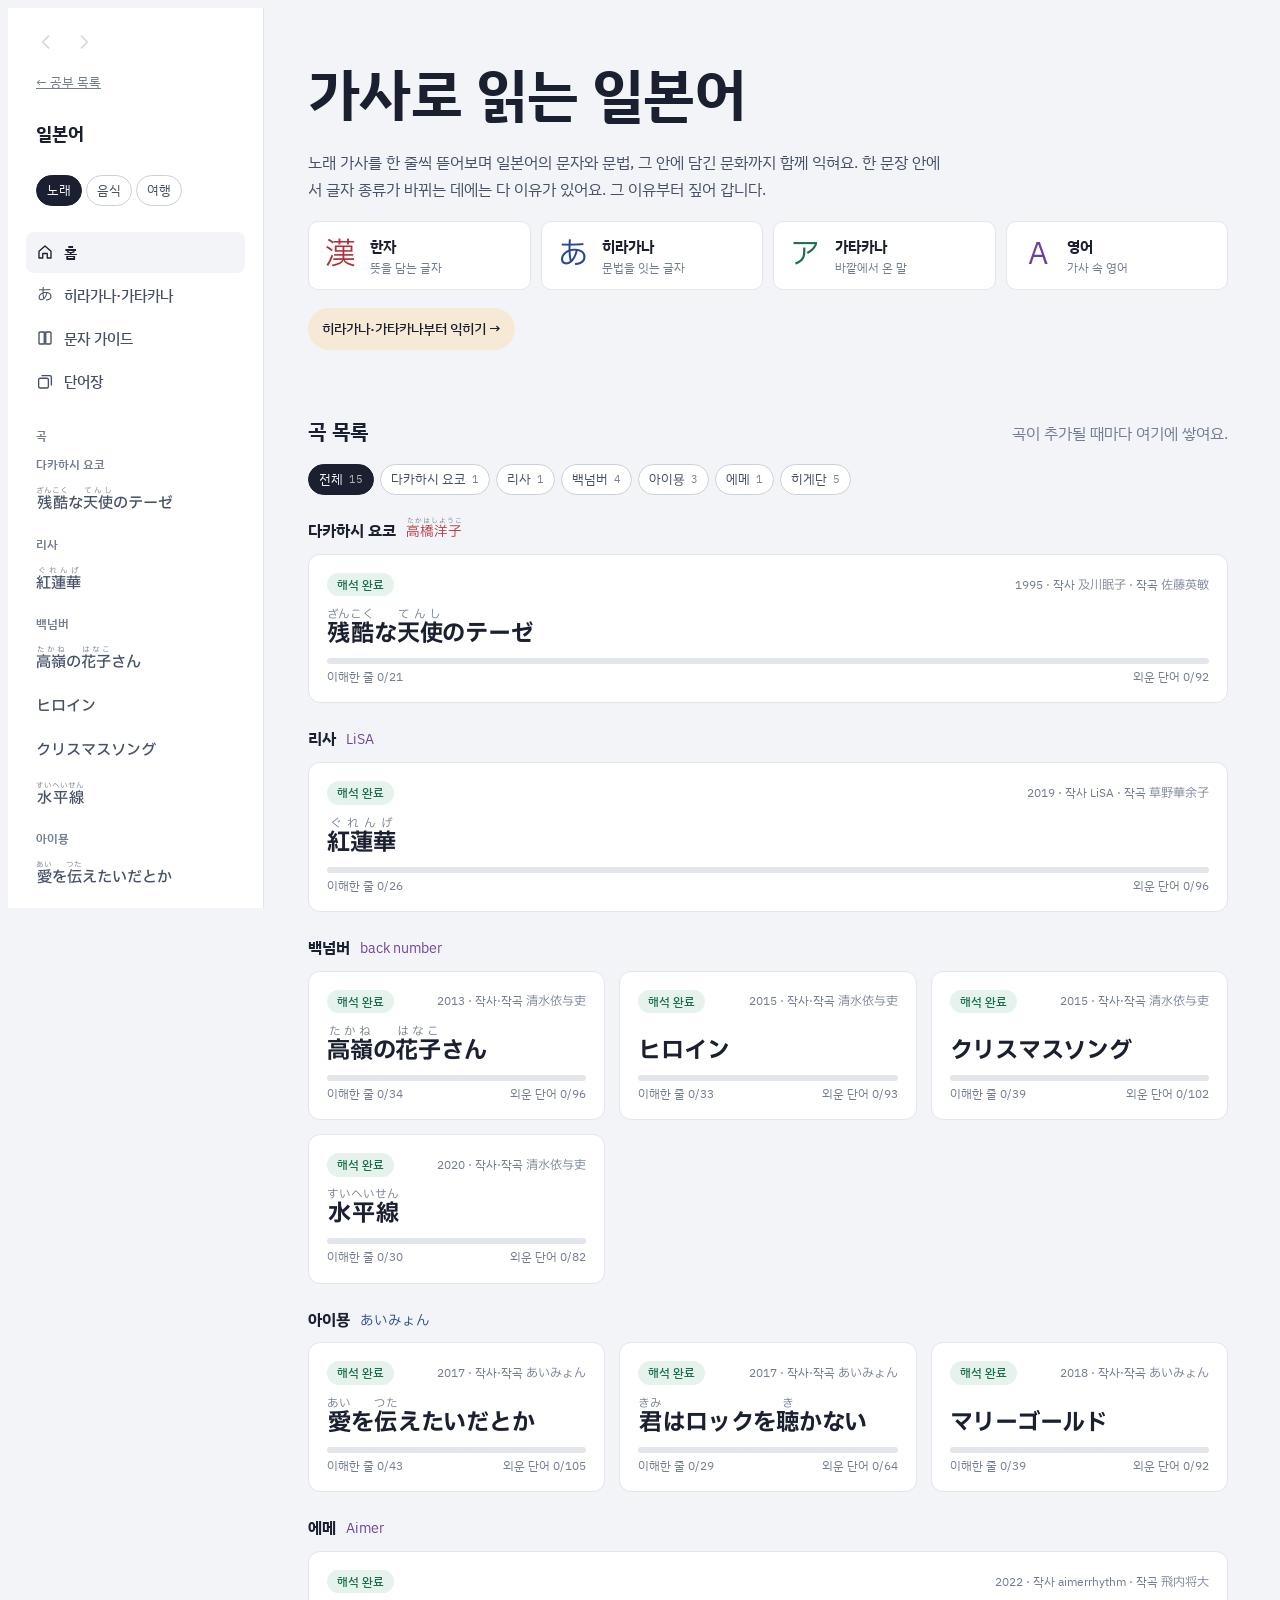
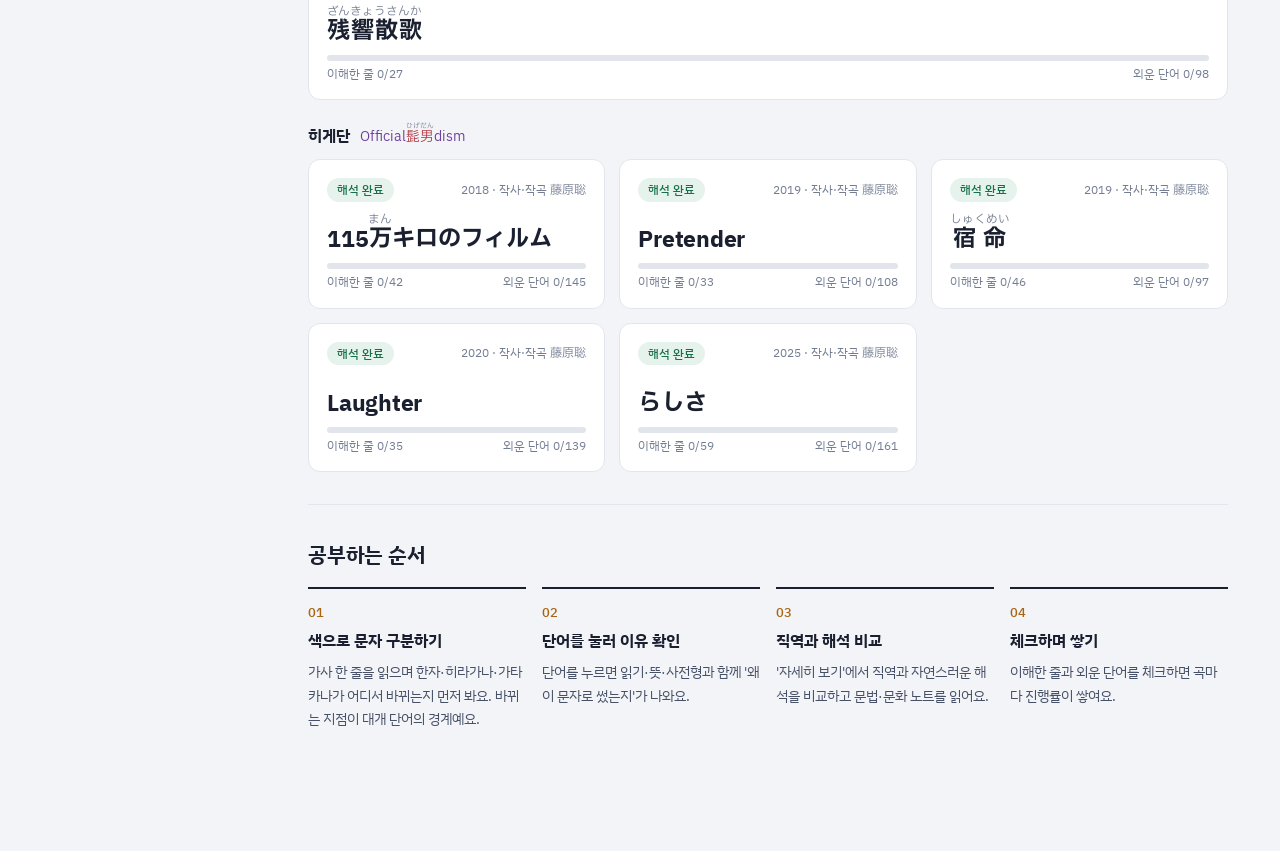
==== commit 5bf743e7: "소년이여 추가" ====
--- a/japanese/index.html
+++ b/japanese/index.html
@@ -636,11 +636,14 @@
     { id: 'aimyon', ko: '아이묭', name: 'あいみょん', about: () => aimyonHTML() },
     { id: 'backnumber', ko: '백넘버', name: 'back number', about: () => backnumberHTML() },
     { id: 'lisa', ko: '리사', name: 'LiSA', about: () => lisaHTML() },
-    { id: 'aimer', ko: '에메', name: 'Aimer', about: () => aimerHTML() }
+    { id: 'aimer', ko: '에메', name: 'Aimer', about: () => aimerHTML() },
+    { id: 'takahashi', ko: '다카하시 요코', name: '{高橋洋子|たかはしようこ}', about: () => takahashiHTML() }
   ].sort((a, b) => a.ko.localeCompare(b.ko, 'ko'));
   const CATALOG = [
     /* 여행 회화도 곡과 같은 형식(travel.json)이라 같은 엔진으로 그려요. artist가 없어 곡 목록에는 안 나오고, 단어장에도 넣지 않아요. */
     { id: 'travel', file: 'travel.json', status: 'ready', kind: 'travel', title: '여행', sub: '', meta: '' },
+    { id: 'thesis', file: 'songs/thesis.json', status: 'ready', artist: 'takahashi',
+      title: '{残酷|ざんこく}な{天使|てんし}のテーゼ', sub: 'TV 애니메이션 「新世紀エヴァンゲリオン」 주제가 · 싱글', meta: '1995 · 작사 及川眠子 · 작곡 佐藤英敏' },
     { id: 'hanako', file: 'songs/hanako.json', status: 'ready', artist: 'backnumber',
       title: '{高嶺|たかね}の{花子|はなこ}さん', sub: '싱글', meta: '2013 · 작사·작곡 清水依与吏' },
     { id: 'heroine', file: 'songs/heroine.json', status: 'ready', artist: 'backnumber',
@@ -1278,6 +1281,20 @@
       + '<p>밴드 이름은 시미즈가 사귀던 사람을 다른 밴드맨에게 빼앗긴 경험에서 왔다고 해요. 그 사람에게 자신은 이제 back number(지난 호, 철 지난 것)라는 뜻이에요. 그래서인지 짝사랑과 이별을 솔직하게 그린 곡이 많아요.</p>'
       + '<div class="members">' + members.map((m) => '<div class="member"><span class="jp" lang="ja">' + rich(m[0]) + '</span><small>' + m[1] + '</small></div>').join('') + '</div>'
       + '<div class="aside-box"><span class="eyebrow">이름 속 알파벳</span>밴드 이름은 가타카나 バックナンバー가 아니라 영어 소문자 그대로 back number라고 써요. 일본어 문장 안에서도 알파벳을 그대로 쓰는 이름이 많아요(Official髭男dism도 그렇죠).</div>'
+      + '</div><div><p class="eyebrow">대표곡</p><ol class="timeline">'
+      + tl.map((x) => '<li><span class="tl-y">' + x[0] + '</span><span><span class="tl-t">' + rich(x[1]) + '</span><span class="tl-d">' + rich(x[2]) + '</span></span></li>').join('')
+      + '</ol></div></div>';
+  }
+  function takahashiHTML() {
+    const tl = [
+      ['1991', 'P.S. I miss you', '솔로 데뷔곡'],
+      ['1995', '{残酷|ざんこく}な{天使|てんし}のテーゼ', 'TV 애니메이션 「新世紀エヴァンゲリオン」 주제가'],
+      ['1997', '{魂|たましい}のルフラン', '극장판 「シト新生」 주제가']
+    ];
+    return '<div class="band"><div class="band-text"><h2 class="h2">다카하시 요코는 어떤 가수?</h2>'
+      + '<p>高橋洋子(다카하시 요코)는 도쿄 출신의 가수예요. 다른 가수들의 공연에 참여하며 노래하다가 1991년 「P.S. I miss you」로 솔로 데뷔했어요.</p>'
+      + '<p>1995년 「新世紀エヴァンゲリオン」의 주제가 残酷な天使のテーゼ로 널리 알려졌고, 1997년 극장판 주제가 魂のルフラン도 불렀어요. 2018년에는 두 곡을 묶은 싱글이 다시 나왔어요.</p>'
+      + '<div class="aside-box"><span class="eyebrow">이름 읽기</span>高橋洋子는 たかはし ようこ라고 읽어요. 高橋(높은 다리)는 일본에서 아주 흔한 성이고, 洋子의 子는 여성 이름에 많이 붙는 글자예요.</div>'
       + '</div><div><p class="eyebrow">대표곡</p><ol class="timeline">'
       + tl.map((x) => '<li><span class="tl-y">' + x[0] + '</span><span><span class="tl-t">' + rich(x[1]) + '</span><span class="tl-d">' + rich(x[2]) + '</span></span></li>').join('')
       + '</ol></div></div>';
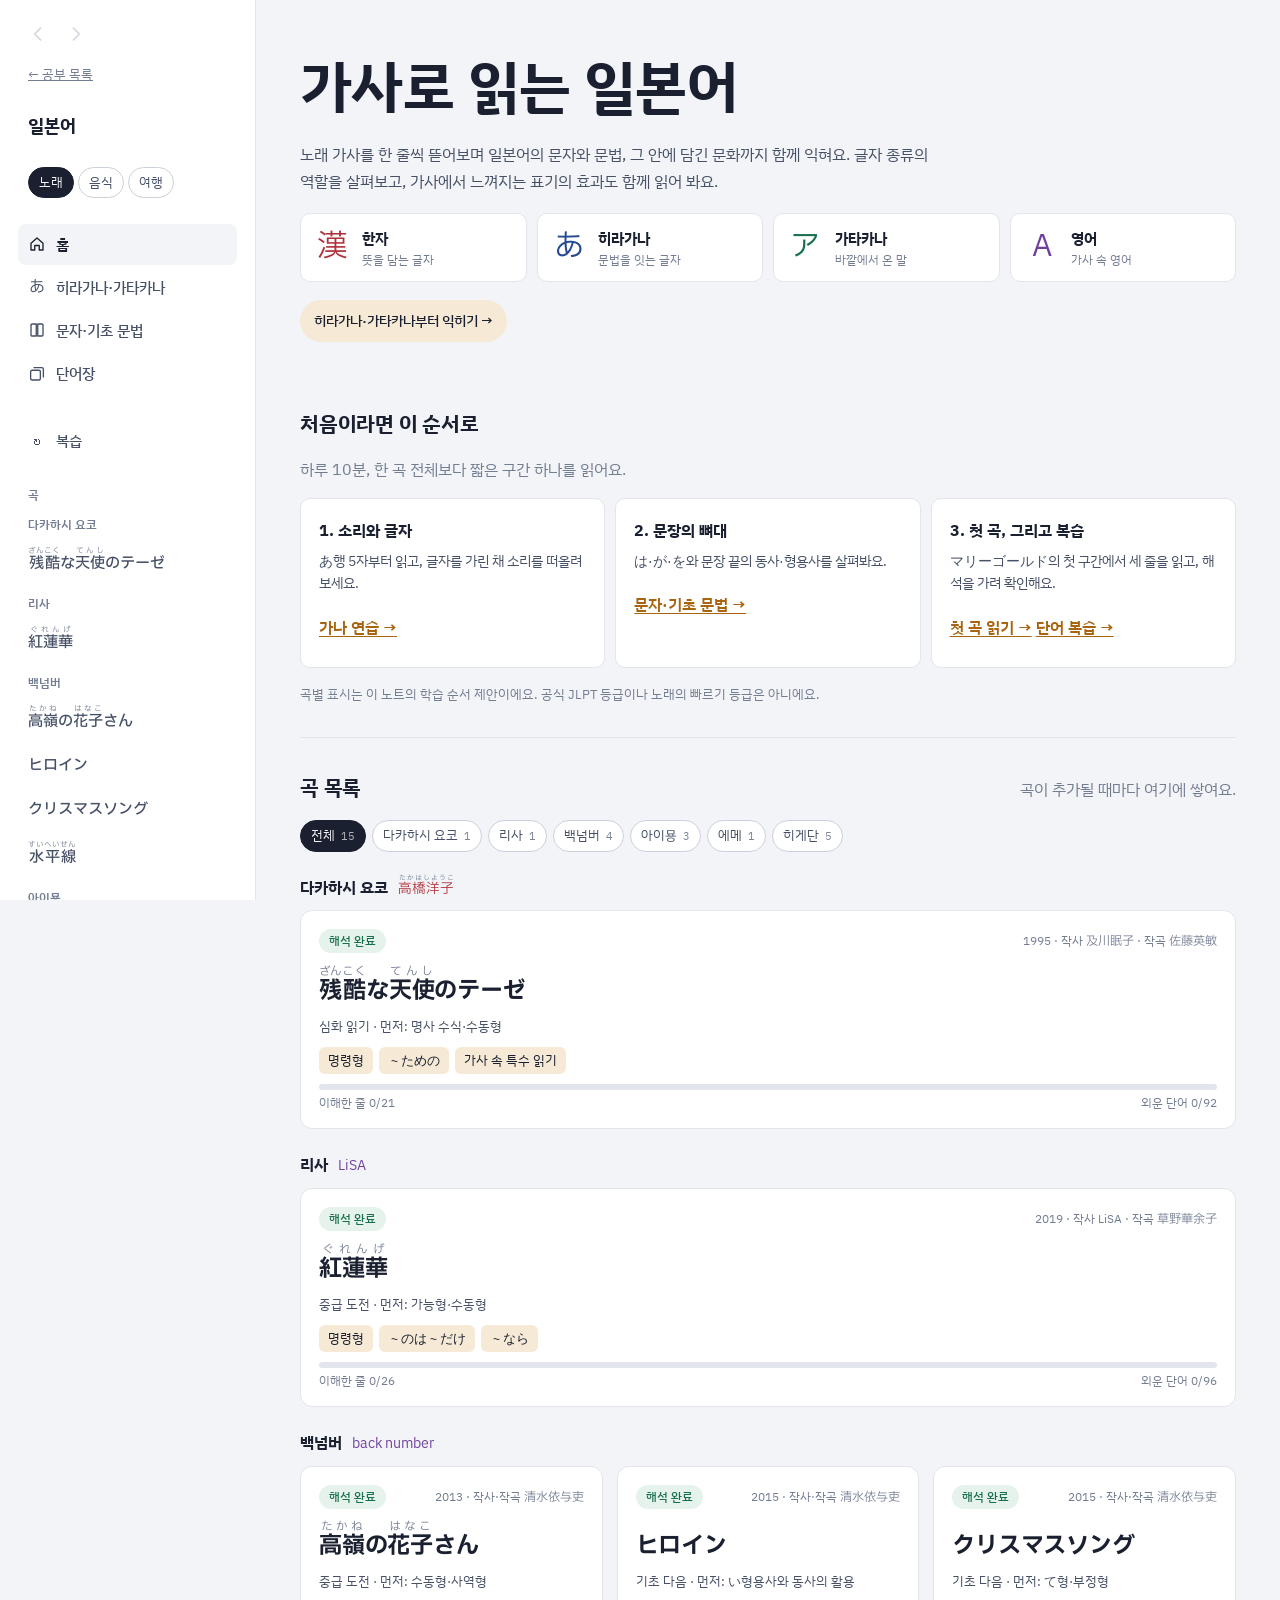
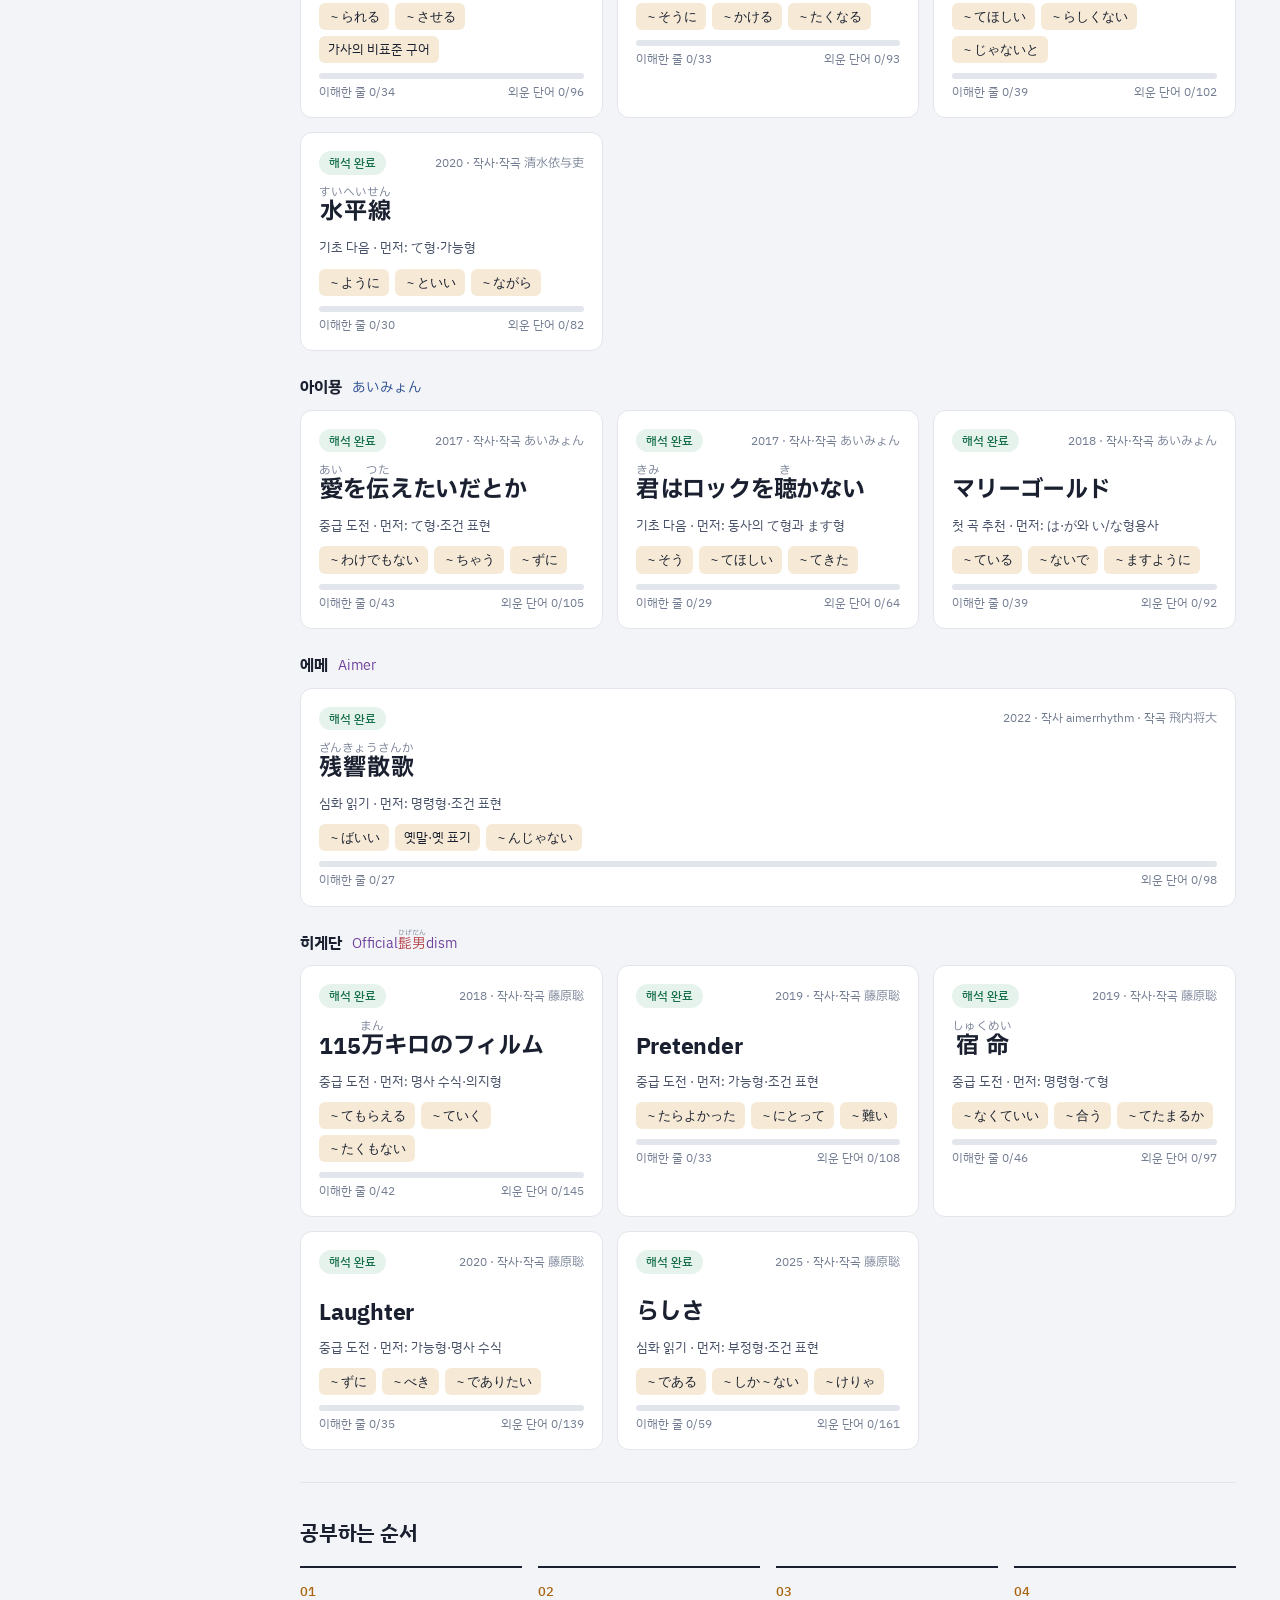
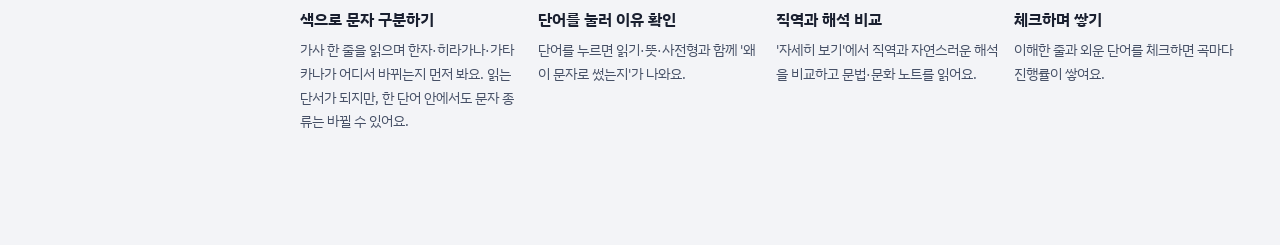
==== commit 21f0817e: "버전 수정" ====
--- a/japanese/index.html
+++ b/japanese/index.html
@@ -517,6 +517,7 @@
 @media (min-width:960px){ .toast{ bottom:28px } }
 @media (prefers-reduced-motion:reduce){ *,*::before,*::after{ transition:none!important; animation:none!important; scroll-behavior:auto!important } }
 </style>
+<link rel="stylesheet" href="learning.css">
 
 <div class="shell" lang="ko">
   <aside class="side" aria-label="탐색">
@@ -532,9 +533,10 @@
     <nav class="side-nav" aria-label="주요 메뉴">
       <button class="nav-item" data-a="nav" data-to="home" data-nav="home"><svg viewBox="0 0 24 24" width="18" height="18" aria-hidden="true"><path d="M4 11l8-7 8 7v9h-5v-6H9v6H4z" fill="none" stroke="currentColor" stroke-width="1.8" stroke-linejoin="round"/></svg><span>홈</span></button>
       <button class="nav-item" data-a="nav" data-to="kana" data-nav="kana"><span class="nav-glyph" lang="ja" aria-hidden="true">あ</span><span>히라가나·가타카나</span></button>
-      <button class="nav-item" data-a="nav" data-to="guide" data-nav="guide"><svg viewBox="0 0 24 24" width="18" height="18" aria-hidden="true"><path d="M4 5.5C4 4.7 4.7 4 5.5 4H11v16H5.5A1.5 1.5 0 0 1 4 18.5zM20 5.5c0-.8-.7-1.5-1.5-1.5H13v16h5.5c.8 0 1.5-.7 1.5-1.5z" fill="none" stroke="currentColor" stroke-width="1.8" stroke-linejoin="round"/></svg><span>문자 가이드</span></button>
+      <button class="nav-item" data-a="nav" data-to="guide" data-nav="guide"><svg viewBox="0 0 24 24" width="18" height="18" aria-hidden="true"><path d="M4 5.5C4 4.7 4.7 4 5.5 4H11v16H5.5A1.5 1.5 0 0 1 4 18.5zM20 5.5c0-.8-.7-1.5-1.5-1.5H13v16h5.5c.8 0 1.5-.7 1.5-1.5z" fill="none" stroke="currentColor" stroke-width="1.8" stroke-linejoin="round"/></svg><span>문자·기초 문법</span></button>
       <button class="nav-item" data-a="nav" data-to="vocab" data-nav="vocab"><svg viewBox="0 0 24 24" width="18" height="18" aria-hidden="true"><rect x="3.5" y="7" width="13" height="13" rx="2" fill="none" stroke="currentColor" stroke-width="1.8"/><path d="M8 3.5h10.5a2 2 0 0 1 2 2V16" fill="none" stroke="currentColor" stroke-width="1.8" stroke-linecap="round"/></svg><span>단어장</span></button>
     </nav>
+    <nav class="side-nav" aria-label="복습"><button class="nav-item" data-a="nav" data-to="review" data-nav="review"><span class="nav-glyph" aria-hidden="true">↻</span><span>복습</span></button></nav>
     <div id="side-songs-wrap">
       <p class="eyebrow side-h">곡</p>
       <div class="side-nav" id="side-songs"></div>
@@ -564,9 +566,9 @@
 <nav class="tabbar" aria-label="주요 메뉴" lang="ko">
   <button data-a="nav" data-to="home" data-nav="home"><svg viewBox="0 0 24 24" width="22" height="22" aria-hidden="true"><path d="M4 11l8-7 8 7v9h-5v-6H9v6H4z" fill="none" stroke="currentColor" stroke-width="1.8" stroke-linejoin="round"/></svg>홈</button>
   <button data-a="nav" data-to="kana" data-nav="kana"><span class="nav-glyph big" lang="ja" aria-hidden="true">あ</span>가나</button>
-  <button data-a="nav" data-to="guide" data-nav="guide"><svg viewBox="0 0 24 24" width="22" height="22" aria-hidden="true"><path d="M4 5.5C4 4.7 4.7 4 5.5 4H11v16H5.5A1.5 1.5 0 0 1 4 18.5zM20 5.5c0-.8-.7-1.5-1.5-1.5H13v16h5.5c.8 0 1.5-.7 1.5-1.5z" fill="none" stroke="currentColor" stroke-width="1.8" stroke-linejoin="round"/></svg>문자 가이드</button>
+  <button data-a="nav" data-to="guide" data-nav="guide"><svg viewBox="0 0 24 24" width="22" height="22" aria-hidden="true"><path d="M4 5.5C4 4.7 4.7 4 5.5 4H11v16H5.5A1.5 1.5 0 0 1 4 18.5zM20 5.5c0-.8-.7-1.5-1.5-1.5H13v16h5.5c.8 0 1.5-.7 1.5-1.5z" fill="none" stroke="currentColor" stroke-width="1.8" stroke-linejoin="round"/></svg>기초</button>
   <button data-a="nav" data-to="vocab" data-nav="vocab"><svg viewBox="0 0 24 24" width="22" height="22" aria-hidden="true"><rect x="3.5" y="7" width="13" height="13" rx="2" fill="none" stroke="currentColor" stroke-width="1.8"/><path d="M8 3.5h10.5a2 2 0 0 1 2 2V16" fill="none" stroke="currentColor" stroke-width="1.8" stroke-linecap="round"/></svg>단어장</button>
-  <button data-a="open-settings"><svg viewBox="0 0 24 24" width="22" height="22" aria-hidden="true"><path d="M4 7h9M17 7h3M4 17h3M11 17h9" fill="none" stroke="currentColor" stroke-width="1.8" stroke-linecap="round"/><circle cx="15" cy="7" r="2.2" fill="none" stroke="currentColor" stroke-width="1.8"/><circle cx="9" cy="17" r="2.2" fill="none" stroke="currentColor" stroke-width="1.8"/></svg>설정</button>
+  <button data-a="nav" data-to="review" data-nav="review"><span class="nav-glyph big" aria-hidden="true">↻</span>복습</button>
 </nav>
 
 <div class="scrim" id="scrim" hidden></div>
@@ -614,6 +616,7 @@
 </section>
 <div class="toast" id="toast" role="status" aria-live="polite" hidden></div>
 
+<script src="learning.js"></script>
 <script>
 (function () {
   'use strict';
@@ -686,7 +689,7 @@
   };
   const state = { route: 'home', rendered: null, song: null, pendingLine: null, allOpen: false,
     vf: { cat: 'all', lv: 'all', q: '', hide: false }, vopen: new Set(), lastFocus: null, toastT: 0, resetT: 0,
-    mode: 'song', artist: store.get('hgn.artist', 'all'), ksel: null, kmode: 'h', quiz: { mode: 'h', cur: null, right: 0, total: 0, streak: 0, best: +store.get('hgn.kanaBest', 0) || 0 } };
+    mode: 'song', artist: store.get('hgn.artist', 'all'), ksel: null, kmode: 'h', quiz: { mode: 'h', cur: null, right: 0, total: 0, streak: 0, best: +store.get('hgn.kanaBest', 0) || 0, scope: 'a' } };
 
   const I = {
     speaker: '<svg viewBox="0 0 24 24" width="18" height="18" aria-hidden="true"><path d="M4 9.5v5h3.5L12 18.5v-13L7.5 9.5z" fill="currentColor"/><path d="M15.5 9a4.2 4.2 0 0 1 0 6M18 6.5a7.8 7.8 0 0 1 0 11" fill="none" stroke="currentColor" stroke-width="1.7" stroke-linecap="round"/></svg>',
@@ -1017,11 +1020,16 @@
     }
     return F ? L.filter((x) => no.indexOf(x[0]) < 0).map((x) => ({ l: x[1], t: F[x[0]], h: x[2] })) : [];
   }
+  function canonicalTok(t) {
+    const w = (WORDS && WORDS[t.vkey]) || {};
+    const pos = { v5: '동사', v1: '동사', vs: '동사', vk: '동사', 'adj-i': 'い형용사', 'adj-na': 'な형용사' };
+    return Object.assign({}, t, { b: w.base || t.b || t.t, p: w.p || pos[w.cls] || t.p, bm: w.meaning || t.bm || t.m });
+  }
   const wBlock = (label, inner) => '<div class="wd-block"><h4 class="d-label">' + label + '</h4>' + inner + '</div>';
   /* 예문·형태 변화·관련 단어. surf = 가사에 나온 형태들 (plain → 표기) */
   function wordExtraHTML(key, base, surf) {
-    const w = (WORDS && WORDS[key]) || {}, forms = conjugate(base, w);
-    let h = '';
+    const w = (WORDS && WORDS[key]) || {}; base = w.base || base; const forms = conjugate(base, w);
+    let h = w.senses ? wBlock('문맥에 따른 뜻', '<ul class="rules">' + w.senses.map((x) => '<li>' + esc(x.p) + ' · ' + esc(x.m) + '</li>').join('') + '</ul>') : '';
     if (w.ex && w.ex.length) h += wBlock('예문', w.ex.map((x) => '<div class="wex"><div class="ex-row"><p class="wex-jp" lang="ja">' + renderJP(x.t) + '</p>' + speakBtn(speechOf(x.t)) + '</div><p class="ex-ko">' + rich(x.ko) + '</p></div>').join(''));
     if (forms.length) {
       const all = [{ l: '사전형', t: base, h: '기본' }].concat(forms), lab = new Map(all.map((f) => [plainOf(f.t), f.l]));
@@ -1048,7 +1056,7 @@
         + '<p class="ctx-meta">' + (scope === 'all' ? esc(songTitle(r.song)) + ' · ' : '') + r.line + '번째 줄 · <button class="ref" data-a="goto-line" data-song="' + esc(r.song) + '" data-line="' + r.line + '">가사에서 보기</button></p></div>';
     }).join('') + (e.refs.length > 3 ? '<p class="cls-note">이 밖에 ' + (e.refs.length - 3) + '줄에 더 나와요.</p>' : '');
     const lvNote = lvText(e.key);
-    return wBlock('가사 속 문장', (lvNote ? '<p class="cls-note">' + esc(lvNote) + '</p>' : '') + ctx) + wordExtraHTML(e.key, e.tok.b || e.tok.t, surfacesOf(e));
+    return wBlock('가사 속 문장', (lvNote ? '<p class="cls-note">' + esc(lvNote) + '</p>' : '') + ctx) + wordExtraHTML(e.key, canonicalTok(e.tok).b, surfacesOf(e));
   }
 
   /* ── 설정 ─────────────────────────────────────────────── */
@@ -1149,7 +1157,7 @@
         ? '이 파일은 ' + built + '에 내려받은 판이에요. 이해한 줄과 외운 단어는 지금 쓰는 브라우저에만 저장돼요.'
         : Progress.viewOnly
         ? '이 페이지에서는 계정에 기록을 남길 수 없어서, 이해한 줄과 외운 단어가 이 브라우저에만 저장돼요.'
-        : '이해한 줄과 외운 단어가 이 브라우저에만 저장돼요. claude.ai에 로그인한 상태로 열면 기기 사이에 기록이 이어져요.';
+        : '이해한 줄과 외운 단어가 이 브라우저에만 저장돼요. 계정 동기화는 지원하는 실행 환경에서 연결됐을 때만 가능해요.';
     const s = $('#side-sync');
     if (s) { s.textContent = cloud ? '기기 간 기록 동기화 중' : '이 브라우저에만 저장'; s.setAttribute('data-on', cloud ? '1' : '0'); }
   }
@@ -1209,9 +1217,10 @@
   function whyAuto(t) {
     const s = t.scripts, p = t.p || '';
     if (t.special) return '가사 특유의 읽기예요. 한자로는 뜻을 보여 주고, 위에 단 루비로 실제로 부르는 소리를 따로 정했어요.';
-    if (p.indexOf('조사') === 0) return '조사는 단어 뒤에 붙어 문법 관계만 나타내는 기능어라서 항상 히라가나로 써요.';
+    if (p.indexOf('조사') === 0) return '조사는 단어 뒤에서 문법 관계를 나타내며, 현대의 일반적인 문장에서는 히라가나로 써요.';
     if (p.indexOf('조동사') === 0) return '조동사(〜ます・〜たい・〜ない 등)는 문법 요소라서 히라가나로 써요.';
-    if (s.indexOf('k') >= 0 && s.indexOf('h') >= 0) return '뜻을 담은 앞부분(어간)은 한자로, 활용하면서 모양이 바뀌는 뒷부분(오쿠리가나)은 히라가나로 써요.';
+    if (s.indexOf('k') >= 0 && s.indexOf('h') >= 0 && /동사|형용사/.test(p)) return '뜻을 담은 앞부분(어간)은 한자로, 활용하면서 모양이 바뀌는 뒷부분(오쿠리가나)은 히라가나로 써요.';
+    if (s.indexOf('k') >= 0 && s.indexOf('h') >= 0) return '한자와 히라가나를 함께 쓴 말이에요. 뒤의 히라가나가 모두 활용 어미인 것은 아니며, 명사·부사의 일부일 수도 있어요.';
     if (s.length === 1 && s[0] === 'k') return '뜻을 가진 내용어는 보통 한자로 써요. 한자 덕분에 띄어쓰기 없이도 단어의 경계가 눈에 들어와요.';
     if (s.length === 1 && s[0] === 'a') return '외래어나 외국어 소리를 옮긴 말, 또는 강조하고 싶은 말은 가타카나로 써요.';
     if (s.length === 1 && s[0] === 'l') return '영어를 알파벳 그대로 썼어요. J-POP 가사에서는 영어 단어나 구절을 그대로 섞는 일이 흔해요.';
@@ -1230,7 +1239,7 @@
         + '<h3 class="sc-title">' + rich(c.title) + '</h3><p class="sc-sub muted">가사를 받으면 한 줄씩 해석이 채워져요.</p></div>';
     }
     return '<a class="song-card" href="#song.' + c.id + '" data-a="nav" data-to="song.' + c.id + '"><div class="sc-top"><span class="pill ' + (c.demo ? 'demo' : 'ready') + '">' + (c.demo ? '예시' : '해석 완료') + '</span><span class="sc-meta">' + rich(c.meta) + '</span></div>'
-      + '<h3 class="sc-title">' + rich(c.title) + '</h3>' + progHTML(c.id) + '</a>';
+      + '<h3 class="sc-title">' + rich(c.title) + '</h3>' + Learning.cardHTML(c.id) + progHTML(c.id) + '</a>';
   }
   function resumeHTML() {
     const last = store.get('hgn.last', null);
@@ -1347,11 +1356,12 @@
   function viewHome() {
     setView('<section class="hero">'
       + '<h1 class="hero-title">가사로 읽는 일본어</h1>'
-      + '<p class="lede">노래 가사를 한 줄씩 뜯어보며 일본어의 문자와 문법, 그 안에 담긴 문화까지 함께 익혀요. 한 문장 안에서 글자 종류가 바뀌는 데에는 다 이유가 있어요. 그 이유부터 짚어 갑니다.</p>'
+      + '<p class="lede">노래 가사를 한 줄씩 뜯어보며 일본어의 문자와 문법, 그 안에 담긴 문화까지 함께 익혀요. 글자 종류의 역할을 살펴보고, 가사에서 느껴지는 표기의 효과도 함께 읽어 봐요.</p>'
       + legendHTML() + '<div class="hero-links">' + resumeHTML() + '<button class="resume" data-a="nav" data-to="kana">히라가나·가타카나부터 익히기 →</button><button class="resume" data-a="download" data-dl>HTML 파일로 내려받기 ↓</button></div></section>'
+      + Learning.homeHTML()
       + '<section class="block"><div class="block-head"><h2 class="h2">곡 목록</h2><p class="muted">곡이 추가될 때마다 여기에 쌓여요.</p></div><div id="song-list" class="song-list">' + songListHTML() + '</div></section>'
       + '<section class="block"><h2 class="h2">공부하는 순서</h2><ol class="steps">'
-      + '<li><b>색으로 문자 구분하기</b><p>가사 한 줄을 읽으며 한자·히라가나·가타카나가 어디서 바뀌는지 먼저 봐요. 바뀌는 지점이 대개 단어의 경계예요.</p></li>'
+      + '<li><b>색으로 문자 구분하기</b><p>가사 한 줄을 읽으며 한자·히라가나·가타카나가 어디서 바뀌는지 먼저 봐요. 읽는 단서가 되지만, 한 단어 안에서도 문자 종류는 바뀔 수 있어요.</p></li>'
       + '<li><b>단어를 눌러 이유 확인</b><p>단어를 누르면 읽기·뜻·사전형과 함께 \'왜 이 문자로 썼는지\'가 나와요.</p></li>'
       + '<li><b>직역과 해석 비교</b><p>\'자세히 보기\'에서 직역과 자연스러운 해석을 비교하고 문법·문화 노트를 읽어요.</p></li>'
       + '<li><b>체크하며 쌓기</b><p>이해한 줄과 외운 단어를 체크하면 곡마다 진행률이 쌓여요.</p></li>'
@@ -1359,7 +1369,7 @@
     CATALOG.filter((c) => c.status === 'ready').forEach((c) => loadSong(c.id).then(refreshProgressUI).catch(() => {}));
   }
 
-  /* ── 문자 가이드 ───────────────────────────────────────── */
+  /* ── 문자·기초 문법 ───────────────────────────────────────── */
   function exBox(markup, ko) {
     return '<div class="ex"><div class="ex-row"><p class="ex-jp force-color" lang="ja">' + renderJP(markup) + '</p>' + speakBtn(speechOf(markup)) + '</div>' + (ko ? '<p class="ex-ko">' + rich(ko) + '</p>' : '') + '</div>';
   }
@@ -1371,7 +1381,7 @@
       + '<div class="roles"><div class="role k"><h3>한자 · 뜻의 덩어리</h3><p>명사, 동사·형용사의 앞부분</p><p>' + rich('[[{今日|きょう}・{雨|あめ}・{飲|の}]]') + '</p></div>'
       + '<div class="role h"><h3>히라가나 · 문법의 접착제</h3><p>조사, 활용 어미, 조동사</p><p>' + rich('[[は・だから・を・みます]]') + '</p></div>'
       + '<div class="role a"><h3>가타카나 · 바깥에서 온 말</h3><p>외래어, 외국 이름, 강조</p><p>' + rich('[[コーヒー]]') + '</p></div></div>'
-      + '<p>한국어로 비유하면 한자는 <b>단어의 몸통</b>, 히라가나는 \'은/는·을/를·-습니다\' 같은 <b>조사와 어미</b>예요. 일본어는 띄어쓰기를 하지 않는데, 문자 종류가 바뀌는 지점이 대개 단어의 경계라서 읽을 수 있어요.</p>' },
+      + '<p>한국어로 비유하면 한자는 <b>단어의 몸통</b>, 히라가나는 \'은/는·을/를·-습니다\' 같은 <b>조사와 어미</b>예요. 일본어는 띄어쓰기를 하지 않는데, 문자 종류와 조사가 읽는 단서가 돼요. 다만 飲みます처럼 한 단어 안에서도 한자와 히라가나가 섞이므로, 색이 바뀔 때마다 단어가 나뉘는 것은 아니에요.</p>' },
     { id: 'g-sentence', ko: '문장의 기본 틀', jp: '{文|ぶん}の{形|かたち}', body: () =>
       '<p>영어는 어순으로 역할이 정해져서 1~5형식을 먼저 배워요. 일본어는 한국어처럼 <b>조사가 역할을 정하고, 문장 끝에 서술어가 와요</b>. 그래서 형식 대신, 문장 끝에 무엇이 오는지로 세 가지 틀을 나눠요.</p>'
       + '<h3 class="k-sub">1. 명사문(名詞文) · A는 B다</h3><p class="k-p">명사로 끝나는 문장이에요. 끝에 だ(~이다), 정중하게는 です가 붙어요. 가사에서는 だ를 빼기도 해요.</p>'
@@ -1387,7 +1397,7 @@
       + ul([
         '**순서는 한국어와 같아요**: 주어 → 목적어 → 서술어, 꾸미는 말은 꾸밈받는 말 앞. [[{寂|さび}しそうな{君|きみ}]] = 쓸쓸해 보이는 너. 일본어 직역(곡 해석의 \'직역\')을 보면 한국어 어순과 거의 같아요.',
         '**조사가 붙어 있으면 순서를 바꿔도 돼요**: 가사는 강조하려고 말 순서를 자주 뒤집어요. [[{誇|ほこ}るよ{全部|ぜんぶ}]](らしさ) = 全部を誇るよ(전부를 자랑할 거야)의 순서를 바꾼 말이에요.',
-        '**は와 が**: は는 \'~로 말하자면\' 하고 이야기의 주제를 꺼내고, が는 \'누가·무엇이\'를 짚어요. [[{君|きみ}はロックを{聴|き}かない]](너는 록을 안 들어)와 [[{君|きみ}がロックを{聴|き}かないこと]](네가 록을 안 듣는다는 것)의 차이예요. 문장 안의 작은 문장에는 が를 써요.',
+        '**は와 が**: は는 \'~로 말하자면\' 하고 이야기의 주제를 꺼내고, が는 \'누가·무엇이\'를 짚어요. [[{君|きみ}はロックを{聴|き}かない]](너는 록을 안 들어)와 [[{君|きみ}がロックを{聴|き}かないこと]](네가 록을 안 듣는다는 것)의 차이예요. 이 예문처럼 문장 안에서 주어를 나타낼 때 が가 자주 쓰여요. 다만 대조나 인용 등 문맥에 따라 は도 가능해요.',
         '**주어는 자주 빠져요**: 누가 하는지 뻔하면 말하지 않아요. [[{離|はな}さない]](놓지 않아)는 \'내가\'가 빠진 문장이에요. 한국어도 \'(내가) 놓지 않아\'처럼 빼는 것과 같아요.'])
       + '<p>조사 하나하나의 뜻은 아래 <b>조사 한눈에 보기</b>, 동사·형용사의 끝 모양은 <b>동사·형용사 활용</b>에서 볼 수 있어요.</p>' },
     { id: 'g-hira', ko: '히라가나 · 문법을 잇는 글자', jp: 'ひらがな', body: () =>
@@ -1420,7 +1430,7 @@
       + '<p>한 단어에 두 가지 뜻을 겹쳐 놓는 기법이라, 한국어 번역으로는 하나밖에 살리지 못하는 경우가 많아요. 곡 해석에서 그 차이를 따로 짚을게요.</p>' },
     { id: 'g-lyric', ko: '가사만의 표기 습관', jp: '{歌詞|かし}の{書|か}き{方|かた}', body: () =>
       ul(['**띄어쓰기는 호흡**: 일본어 문장엔 원래 띄어쓰기가 없어요. 가사에서는 넓은 공백(전각 공백)으로 프레이즈를 나눠요.',
-        '**영어 섞기**: 알파벳으로 쓰면 영어 발음 그대로, 가타카나로 쓰면 일본식 발음으로 부른다는 신호예요. [[Goodbye]]와 [[グッバイ]]의 차이죠.',
+        '**영어 섞기**: 알파벳과 가타카나는 표기의 인상을 달리해요. 알파벳 표기여도 실제 발음은 가수와 곡에 따라 달라서 음원으로 확인해야 해요. [[Goodbye]]와 [[グッバイ]]의 차이죠.',
         '**1인칭이 화자를 정해요**: [[{僕|ぼく}]] 부드러운 남성·소년, [[{俺|おれ}]] 거칠고 솔직한 남성, [[{私|わたし}]] 중립적·공적, [[あたし]] 여성의 구어체. 히게단 곡에는 僕가 자주 나와요.',
         '**2인칭 君**: 일상 대화에서는 상대를 [[{君|きみ}]]나 [[あなた]]로 직접 부르기보다 이름을 부르는 게 자연스러워요. 그래서 가사 속 君는 \'특별한 단 한 사람\'을 향한 느낌이 강해요.']) },
     { id: 'g-particle', ko: '조사 한눈에 보기', jp: '{助詞|じょし}', body: () => {
@@ -1478,7 +1488,7 @@
           + (r[2] !== r[0] ? '<span class="term-ko">한국 교재: ' + r[2] + '</span>' : '') + '</div><p>' + rich(r[3]) + '</p></div>').join('') + '</div>'; } }
   ];
   function viewGuide() {
-    setView('<header class="page-head"><p class="eyebrow">가사를 읽기 전에</p><h1 class="page-title">문자 가이드</h1>'
+    setView('<header class="page-head"><p class="eyebrow">가사를 읽기 전에</p><h1 class="page-title">문자·기초 문법</h1>'
       + '<p class="lede">왜 여기는 히라가나고 저기는 가타카나인지, 가사에 나오는 표기 규칙을 모았어요. 곡 해석의 \'왜 이 문자?\' 설명은 모두 이 규칙과 이어져요. 글자 하나하나의 모양과 유래는 <button class="ref" data-a="nav" data-to="kana">히라가나·가타카나</button> 탭에서 볼 수 있어요.</p>'
       + '<div class="toc">' + GUIDE.map((g) => '<button class="tg sm" data-a="jump" data-target="' + g.id + '">' + g.ko.split(' · ')[0] + '</button>').join('') + '</div></header>'
       + GUIDE.map((g) => '<section class="gsec" id="' + g.id + '"><h2><span>' + esc(g.ko) + '</span><span class="jp force-color" lang="ja">' + renderJP(g.jp) + '</span></h2>' + g.body() + '</section>').join(''));
@@ -1649,6 +1659,7 @@
     const sec = (id, ko, jp, body) => '<section class="gsec" id="' + id + '"><h2><span>' + ko + '</span><span class="jp force-color" lang="ja">' + renderJP(jp) + '</span></h2>' + body + '</section>';
     setView('<header class="page-head"><p class="eyebrow">음식으로 보는 일본어</p><h1 class="page-title">음식</h1>'
       + '<p class="lede">메뉴판과 가게 간판, 식당에서 오가는 말, 그리고 계절·행사·지역마다 다른 일본의 음식 문화를 함께 익혀요.</p>'
+      + '<div class="study-actions"><a href="#review.food" data-a="nav" data-to="review.food">음식 표현 복습 →</a></div>'
       + '<div class="toc">' + [['f-menu', '음식 이름'], ['f-sign', '메뉴판 한자'], ['f-taste', '맛 표현'], ['f-shop', '식당에서'], ['f-store', '편의점·돈키호테'], ['f-season', '계절·행사 음식'], ['f-region', '지역 음식'], ['f-idiom', '음식 표현'], ['f-table', '식탁 문화']].map((x) => '<button class="tg sm" data-a="jump" data-target="' + x[0] + '">' + x[1] + '</button>').join('') + '</div></header>'
       + sec('f-menu', '음식 이름', '{料理|りょうり}の{名前|なまえ}', '<p>메뉴판에 자주 나오는 음식이에요. 외국에서 들어온 음식은 가타카나, 한자가 어려운 음식은 히라가나로 쓰는 경우가 많아요.</p>' + foodCards(FOOD.menu))
       + sec('f-sign', '메뉴판·간판 한자', 'メニューの{漢字|かんじ}', '<p>재료와 양, 가격, 영업 안내에 쓰는 한자예요. 읽지 못해도 모양만 알아보면 주문이 훨씬 쉬워져요.</p>' + foodCards(FOOD.sign))
@@ -1710,6 +1721,7 @@
     state.song = t;
     setView('<header class="page-head"><p class="eyebrow">여행에서 바로 쓰는 일본어</p><h1 class="page-title">여행</h1>'
       + '<p class="lede">상황마다 꼭 쓰는 문장만 모았어요. 🔊로 발음을 듣고, 단어를 누르거나 \'자세히 보기\'로 문장을 뜯어볼 수 있어요.</p>'
+      + '<div class="study-actions"><a href="#review.travel" data-a="nav" data-to="review.travel">여행 회화 복습 →</a></div>'
       + '<div class="toc">' + t.sections.map((sec, i) => '<button class="tg sm" data-a="jump" data-target="sec-' + i + '">' + esc(sec.label) + '</button>').join('') + '</div></header>'
       + '<div class="toolbar" role="toolbar" aria-label="표시 옵션">' + optBtn('furi', '후리가나') + optBtn('kr', '한글 발음') + optBtn('hideKo', '해석 가리기')
       + '<span class="tg-sep" aria-hidden="true"></span><button class="tg" data-a="expand-all">모두 펼치기</button></div>'
@@ -1922,7 +1934,7 @@
   }
   /* 퀴즈 */
   function qPool() {
-    return Object.keys(KANA_MAP).concat(...DAKU);
+    return state.quiz.scope === 'a' ? ['あ', 'い', 'う', 'え', 'お'] : Object.keys(KANA_MAP).concat(...DAKU);
   }
   const qLabel = (h) => kanaRo(h).replace(' (wo)', '') + ' · ' + kanaHg(h).replace(' 받침', '');
   function qNew() {
@@ -1940,6 +1952,7 @@
     const chips = (key, list) => list.map((x) => '<button class="tg sm" data-a="q-opt" data-key="' + key + '" data-v="' + x[0] + '" aria-pressed="' + (q[key] === x[0]) + '">' + x[1] + '</button>').join('');
     const origin = info && (c.kata ? info.ok : info.oh) ? ' ' + c.ch + '는 <span class="jp" lang="ja">' + (c.kata ? info.ok : info.oh) + '</span>에서 온 글자예요.' : '';
     return '<div class="q-top"><div class="seg">' + chips('mode', [['h', '히라가나'], ['k', '가타카나'], ['mix', '섞어서']]) + '</div></div>'
+      + '<div class="seg" role="group" aria-label="퀴즈 범위">' + chips('scope', [['a', '처음 5자'], ['all', '기본·탁음 전체']]) + '</div>'
       + '<div class="q-card"><div class="q-char" lang="ja">' + c.ch + '</div><div class="q-choices">'
       + c.labels.map((l, i) => '<button class="q-btn' + (done ? (l === c.ans ? ' right' : i === c.picked ? ' wrong' : '') : '') + '" data-a="q-ans" data-i="' + i + '"' + (done ? ' disabled' : '') + '>' + esc(l) + '</button>').join('')
       + '</div><p class="q-fb" aria-live="polite">' + (!done ? '이 글자는 어떻게 읽을까요?' : (ok ? '정답이에요!' : '아쉬워요. 정답은 ' + esc(c.ans) + '예요.') + origin) + '</p>'
@@ -1963,8 +1976,8 @@
       ['ク・ケ・タ', 'タ는 ク 안에 짧은 획이 하나 더 있고, ケ는 오른쪽 획이 위로 튀어나와 길게 내려와요.'], ['コ・ユ', 'ユ는 아래 가로획이 왼쪽으로 길게 튀어나와요.'], ['フ・ワ・ウ', 'ワ는 왼쪽에 짧은 세로획이 있고, ウ는 그 위에 점이 하나 더 있어요.']];
     const TWIN = [['カ', '力', '힘 력'], ['エ', '工', '장인 공'], ['ロ', '口', '입 구'], ['ニ', '二', '두 이'], ['ハ', '八', '여덟 팔'], ['タ', '夕', '저녁 석'], ['ト', '卜', '점 복']];
     setView('<div id="kana-page" class="kmode-' + state.kmode + '"><header class="page-head"><p class="eyebrow">문자 공부</p><h1 class="page-title">히라가나 · 가타카나</h1>'
-      + '<p class="lede">일본어의 소리글자 두 가지예요. 둘 다 한자에서 태어났지만, 히라가나는 한자를 흘려 써서, 가타카나는 한자의 일부를 떼어 내서 만들어졌어요. 글자마다 어떤 한자에서 왔는지, 언제 어떤 문자를 쓰는지 정리했어요. 용어가 낯설면 <button class="ref" data-a="nav" data-to="guide">문자 가이드</button>의 용어 정리를 보세요.</p>'
-      + '<div class="toc">' + [['k-origin', '탄생'], ['k-chart', '글자표'], ['k-use', '쓰임·구별'], ['k-quiz', '퀴즈']].map((x) => '<button class="tg sm" data-a="jump" data-target="' + x[0] + '">' + x[1] + '</button>').join('') + '</div></header>'
+      + '<p class="lede">일본어의 소리글자 두 가지예요. 둘 다 한자에서 태어났지만, 히라가나는 한자를 흘려 써서, 가타카나는 한자의 일부를 떼어 내서 만들어졌어요. 글자마다 어떤 한자에서 왔는지, 언제 어떤 문자를 쓰는지 정리했어요. 용어가 낯설면 <button class="ref" data-a="nav" data-to="guide">문자·기초 문법</button>의 용어 정리를 보세요.</p>'
+      + '<div class="toc">' + [['k-chart', '글자표'], ['k-practice', '처음 5자'], ['k-quiz', '퀴즈'], ['k-origin', '문자의 유래']].map((x) => '<button class="tg sm" data-a="jump" data-target="' + x[0] + '">' + x[1] + '</button>').join('') + '</div></header>'
 
       + '<section class="gsec" id="k-origin"><h2><span>두 문자의 탄생</span><span class="jp force-color" lang="ja">' + renderJP('{仮名|かな}') + '</span></h2>'
       + '<p>가나(仮名)는 \'임시 글자\'라는 뜻이에요. 정식 글자인 한자(真名, まな)에 빗대어 붙은 이름이에요.</p>'
@@ -2010,7 +2023,7 @@
       + '<div class="roles"><div class="role h"><h3>히라가나</h3><ul class="rules">'
       + ['조사·조동사·활용 어미 같은 문법 요소', '한자가 어렵거나 잘 쓰지 않는 고유어 (ありがとう, とても)', '어린이 책과 초등 교과서 (한자를 배우기 전)', '한자 위에 다는 후리가나', '부드럽고 친근한 느낌을 내고 싶을 때 (가사, 광고, 가게 이름)'].map((x) => '<li>' + rich(x) + '</li>').join('')
       + '</ul></div><div class="role a"><h3>가타카나</h3><ul class="rules">'
-      + ['외래어 (コーヒー, テレビ)', '외국의 인명·지명 (アメリカ, ソウル)', '의성어·의태어 (ドキドキ, ワンワン)', '동식물의 학술적인 이름 (ヒト, イヌ, サクラ). Pretender의 運命のヒト도 이 느낌을 빌렸어요.', '강조하거나 말투를 살릴 때 (ダメ, ホント)', '만화에서 로봇·외국인의 어색한 말투 (コンニチハ)'].map((x) => '<li>' + rich(x) + '</li>').join('')
+      + ['외래어 (コーヒー, テレビ)', '외국의 인명·지명 (アメリカ, ソウル)', '의성어·의태어 (ドキドキ, ワンワン)', '동식물의 학술적인 이름 (ヒト, イヌ, サクラ). 가사의 ヒト도 가타카나가 주는 강조 효과로 읽어 볼 수 있지만, 작사 의도로 확인된 설명은 아니에요.', '강조하거나 말투를 살릴 때 (ダメ, ホント)', '만화에서 로봇·외국인의 어색한 말투 (コンニチハ)'].map((x) => '<li>' + rich(x) + '</li>').join('')
       + '</ul></div></div>'
       + '<p>같은 말도 어떤 문자로 쓰느냐에 따라 느낌이 달라져요.</p>'
       + '<div class="table-wrap"><table><thead><tr><th>한자</th><th>히라가나</th><th>가타카나</th></tr></thead><tbody>'
@@ -2020,7 +2033,7 @@
         .map((r) => '<tr><td><span class="jp force-color" lang="ja">' + renderJP(r[0]) + '</span><br><small class="muted">' + r[1] + '</small></td><td><span class="jp force-color" lang="ja">' + r[2] + '</span><br><small class="muted">' + r[3] + '</small></td><td><span class="jp force-color" lang="ja">' + r[4] + '</span><br><small class="muted">' + r[5] + '</small></td></tr>').join('')
       + '</tbody></table></div>'
       + '<div class="aside-box"><span class="eyebrow">문화 노트</span>제2차 세계대전 전까지 법률과 공문서는 한자 + 가타카나로 썼어요(大日本帝国憲法도 그래요). 전후에 한자 + 히라가나로 바뀌면서 지금처럼 히라가나가 문장의 기본이 됐어요.</div>'
-      + '<p>가사 속 표기 규칙은 <button class="ref" data-a="nav" data-to="guide">문자 가이드</button>에서 더 자세히 볼 수 있어요.</p></section>'
+      + '<p>가사 속 표기 규칙은 <button class="ref" data-a="nav" data-to="guide">문자·기초 문법</button>에서 더 자세히 볼 수 있어요.</p></section>'
 
       + '<section class="gsec" id="k-conf"><h2><span>헷갈리는 글자</span></h2>'
       + '<div class="conf-grid">' + CONF.map((x) => '<div class="conf"><span class="conf-k force-color" lang="ja">' + paint(x[0]) + '</span><p>' + rich(x[1]) + '</p></div>').join('') + '</div>'
@@ -2028,17 +2041,24 @@
       + '<div class="conf-grid twins">' + TWIN.map((x) => '<div class="conf"><span class="conf-k" lang="ja"><span class="s-a">' + x[0] + '</span> <span class="muted">/</span> <span class="s-k">' + x[1] + '</span></span><p>가타카나 ' + kanaToRomaji(x[0]) + ' / 한자 \'' + x[2] + '\'</p></div>').join('') + '</div></section>'
 
       + '<section class="gsec" id="k-quiz"><h2><span>읽기 퀴즈</span></h2><p>글자를 보고 읽는 법을 골라 보세요. 답을 고르면 발음을 들려주고, 그 글자가 나온 한자도 알려 줘요.</p><div class="quiz" id="quiz">' + quizHTML() + '</div></section></div>');
+    const page = $('#kana-page'), chart = $('#k-chart'), quiz = $('#k-quiz'), origin = $('#k-origin');
+    page.querySelector('header').after(chart);
+    const practice = document.createElement('section'); practice.id = 'k-practice'; practice.className = 'study-box';
+    practice.innerHTML = '<h2>오늘은 あ행 5자부터</h2><p>글자를 눌러 소리를 확인하고, 다음 퀴즈에서 읽기를 떠올려 보세요.</p><div class="kana-practice">' + ['あ', 'い', 'う', 'え', 'お'].map(c => '<button class="tg" data-study="kana-practice" data-k="' + c + '" aria-label="' + c + ' 발음 확인">' + c + '</button>').join('') + '</div><p id="kana-practice-feedback" aria-live="polite">あ・い・う・え・お를 차례로 읽어 보세요.</p>';
+    chart.after(practice); practice.after(quiz);
+    const history = document.createElement('details'); history.className = 'study-details'; history.innerHTML = '<summary>심화 · 두 문자의 탄생과 역사</summary>';
+    page.appendChild(history); history.appendChild(origin);
     if (matchMedia('(min-width: 1000px)').matches) $('#kside').appendChild($('#kdetail'));
   }
 
   /* ── 단어장 ───────────────────────────────────────────── */
   function catOf(t) { const s = scriptsOf(plainOf(t.b || t.t)); return s.indexOf('k') >= 0 ? 'k' : s.indexOf('a') >= 0 ? 'a' : s.indexOf('l') >= 0 ? 'l' : 'h'; }
   function hay(e) {
-    const t = e.tok, base = t.b || t.t, r = readingOf(base);
+    const t = canonicalTok(e.tok), base = t.b, r = readingOf(base);
     return [plainOf(base), t.plain, toHira(r), kanaToRomaji(r), t.m, t.bm].join(' ').toLowerCase();
   }
   function vrowHTML(e, scope) {
-    const t = e.tok, base = t.b || t.t, reading = readingOf(base), on = Progress.has('w', e.key), open = state.vopen.has(e.key);
+    const t = canonicalTok(e.tok), base = t.b, reading = readingOf(base), on = Progress.has('w', e.key), open = state.vopen.has(e.key);
     const pos = (WORDS && WORDS[e.key] && WORDS[e.key].p) || t.p;
     return '<li class="vrow' + (on ? ' learned' : '') + (open ? ' open' : '') + '" data-vrow="' + esc(e.key) + '"><div class="v-top">'
       + '<button class="v-main" data-a="vx" aria-expanded="' + open + '"><span class="v-jp" lang="ja">' + renderJP(base) + '</span>'
@@ -2120,7 +2140,7 @@
   function songHeadHTML(s) {
     return '<header class="song-head"><button class="back" data-a="nav" data-to="home">' + I.back + '<span>곡 목록</span></button>'
       + '<p class="eyebrow">' + rich(s.eyebrow || [s.artist, s.year].filter(Boolean).join(' · ')) + '</p>'
-      + '<h1 class="song-title">' + rich(s.title) + '</h1>' + (s.sub ? '<p class="song-sub">' + rich(s.sub) + '</p>' : '') + progHTML(s.id) + '</header>';
+      + '<h1 class="song-title">' + rich(s.title) + '</h1>' + (s.sub ? '<p class="song-sub">' + rich(s.sub) + '</p>' : '') + progHTML(s.id) + Learning.lessonHTML(s.id) + '</header>';
   }
   function lineHTML(l) {
     const done = Progress.has('l', l.key);
@@ -2129,7 +2149,7 @@
       + '<button class="ico" data-a="speak-line" aria-label="이 줄 듣기" title="이 줄 듣기">' + I.speaker + '</button>'
       + '<button class="check" data-a="toggle-line" data-lk="' + esc(l.key) + '" aria-pressed="' + done + '" aria-label="이해했어요" title="이해했어요">' + I.check + '</button></div>'
       + (() => { const hg = l.kr ? null : tokHangul(l);
-        return '<p class="lyric' + (hg ? ' kr-map' : '') + '" lang="ja">' + l.toks.map((t, i) => '<span class="tok' + (t.kind === 'punct' ? ' punct' : '') + '" data-i="' + i + '"><span class="tok-jp">' + renderJP(t.t) + '</span>'
+        return '<p class="lyric' + (hg ? ' kr-map' : '') + '" lang="ja">' + l.toks.map((t, i) => '<span class="tok' + (t.kind === 'punct' ? ' punct' : '') + '"' + (t.kind === 'punct' ? '' : ' role="button" tabindex="0" aria-label="' + esc(t.plain + ' 단어 설명') + '"') + ' data-i="' + i + '"><span class="tok-jp">' + renderJP(t.t) + '</span>'
           + (hg ? '<span class="tok-kr" lang="ko">' + esc(hg[i]) + '</span>' : '') + '</span>').join('') + '</p>'
           + (hg ? '' : '<p class="kr-line">' + esc(lineHangul(l)) + '</p>'); })()
       + '<p class="romaji">' + esc(lineRomaji(l)) + '</p>'
@@ -2195,7 +2215,7 @@
   }
   function notesHTML(s) {
     const facts = [['아티스트', s.artist], ['발매', s.release], ['타이업', s.tieIn], ['작사', s.lyricist], ['작곡', s.composer]].filter((x) => x[1]);
-    return '<div class="notes-layout">' + (s.intro ? '<div class="intro">' + paras(s.intro) + '</div>' : '')
+    return '<div class="notes-layout">' + Learning.sourcesHTML(s) + '<p class="hint">「배경」은 자료에 근거한 설명, 「표기」는 규칙과 경향, 「표현·구성」은 이 노트의 해석을 중심으로 읽어 주세요.</p>' + (s.intro ? '<div class="intro">' + paras(s.intro) + '</div>' : '')
       + (facts.length ? '<dl class="facts">' + facts.map((x) => '<dt>' + x[0] + '</dt><dd>' + rich(x[1]) + '</dd>').join('') + '</dl>' : '')
       + (s.notes || []).map((n) => '<article class="note-card">' + (n.tag ? '<p class="eyebrow">' + esc(n.tag) + '</p>' : '') + '<h3>' + rich(n.title) + '</h3>' + paras(n.body) + '</article>').join('')
       + (s.listen ? '<a class="ext" href="' + esc(s.listen) + '" target="_blank" rel="noopener">YouTube에서 듣기 ↗</a>' : '') + '</div>';
@@ -2305,12 +2325,17 @@
     if (a === 'guide') viewGuide();
     else if (a === 'kana') viewKana();
     else if (a === 'vocab') viewVocab();
+    else if (a === 'review') Learning.viewReview(b);
     else if (a === 'food') viewFood();
     else if (a === 'travel') viewTravel();
     else if (a === 'song' && b) viewSong(b, TABS.some((t) => t[0] === parts[2]) ? parts[2] : 'lyrics', sameSong);
     else viewHome();
     markNav(a, b);
     if (!sameSong && !state.pendingLine) window.scrollTo(0, 0);
+    if ((a === 'guide' || a === 'kana') && b) {
+      const target = document.getElementById(b);
+      if (target) { const details = target.closest('details'); if (details) details.open = true; target.scrollIntoView({ block: 'start' }); }
+    }
   }
   /* 뒤로·앞으로 버튼: 앱 안 브라우저처럼 이동 버튼이 없는 곳을 위해 페이지 안에 둔다.
      브라우저 기록을 쓸 수 있으면 그대로 따르고(history.state.hgn = 몇 번째 화면인지), 막힌 환경이면 페이지가 H.list에 직접 기록한다.
@@ -2381,8 +2406,17 @@
   });
   window.addEventListener('hashchange', () => { const h = fromHash(); if (h !== state.route) { state.route = h; route(); } });
 
+  const Learning = window.JapaneseLearning({ esc, rich, renderJP, plainOf, readingOf, store, CATALOG, loadSong, loadWords, canonical: canonicalTok, Progress,
+    state, setView, speakBtn, speechOf, catOf, words: () => WORDS || {}, FOOD, FOOD_CULTURE, phraseJP });
+
   /* ── 이벤트 ───────────────────────────────────────────── */
   document.addEventListener('click', (e) => {
+    const study = e.target.closest('[data-study]');
+    if (study) {
+      if (study.dataset.study === 'kana-practice') { const c = study.dataset.k; speak(c); $('#kana-practice-feedback').textContent = c + ' · ' + kanaRo(c) + ' · ' + kanaHg(c); }
+      else Learning.click(study);
+      return;
+    }
     const tokEl = e.target.closest('.lyric .tok');
     if (tokEl) { if (!tokEl.classList.contains('punct')) selectTok(tokEl.closest('.line'), +tokEl.dataset.i); return; }
     const el = e.target.closest('[data-a]'); if (!el) return;
@@ -2423,20 +2457,25 @@
       }
       case 'q-next': qNew(); renderQuiz(); { const b0 = $('#quiz .q-btn'); if (b0) b0.focus({ preventScroll: true }); } break;
       case 'q-opt': state.quiz[el.dataset.key] = el.dataset.v; qNew(); renderQuiz(); break;
-      case 'jump': { const t = document.getElementById(el.dataset.target); if (t) t.scrollIntoView({ block: 'start', behavior: smooth() }); break; }
+      case 'jump': { const t = document.getElementById(el.dataset.target); if (t) { const d = t.closest('details'); if (d) d.open = true; } if (t) t.scrollIntoView({ block: 'start', behavior: smooth() }); break; }
       case 'hist': histGo(+el.dataset.d); break;
       case 'download': saveOffline(el); break;
       case 'open-settings': openSheet(); break;
       case 'close-settings': closeSheet(); break;
       case 'reset':
         if (el.classList.contains('armed')) {
-          clearTimeout(state.resetT); Progress.clear(); el.classList.remove('armed'); el.textContent = '학습 기록 지우기'; toast('학습 기록을 모두 지웠어요');
+          clearTimeout(state.resetT); Progress.clear(); Learning.reset(); el.classList.remove('armed'); el.textContent = '학습 기록 지우기'; toast('학습 기록을 모두 지웠어요');
         } else {
           el.classList.add('armed'); el.textContent = '한 번 더 누르면 모두 지워져요';
           clearTimeout(state.resetT); state.resetT = setTimeout(() => { el.classList.remove('armed'); el.textContent = '학습 기록 지우기'; }, 4000);
         }
         break;
     }
+  });
+  document.addEventListener('change', (e) => { if (e.target.matches('[data-study-source]')) Learning.change(e.target); });
+  document.addEventListener('keydown', (e) => {
+    const tok = e.target.closest('.lyric .tok[role="button"]');
+    if (tok && (e.key === 'Enter' || e.key === ' ')) { e.preventDefault(); selectTok(tok.closest('.line'), +tok.dataset.i); }
   });
   $('#sheet').addEventListener('change', (e) => { const i = e.target.closest('input[data-opt]'); if (i) setOpt(i.dataset.opt, i.checked); });
   $('#scrim').addEventListener('click', closeSheet);
--- a/japanese/learning.css
+++ b/japanese/learning.css
@@ -0,0 +1,32 @@
+/* 공통 학습 흐름: 같은 문서와 기능을 PC·모바일에서 사용한다. */
+.study-box{padding:18px;border:1px solid var(--rule);border-radius:12px;background:var(--sheet);display:grid;gap:12px;min-width:0}
+.study-box h2,.study-box h3{font-size:1.08rem}
+.study-box p{color:var(--ink-2);font-size:.92rem}
+.study-path{display:grid;grid-template-columns:repeat(3,minmax(0,1fr));gap:10px;list-style:none;padding:0}
+.study-path li{min-width:0;padding:14px;border:1px solid var(--rule);border-radius:10px;background:var(--sheet)}
+.study-path b{display:block;margin-bottom:6px}.study-path p{font-size:.86rem;color:var(--ink-2);margin-bottom:10px}
+.study-path a,.study-actions a{display:inline-flex;align-items:center;min-height:44px;color:var(--accent);font-weight:600;text-underline-offset:3px}
+.study-actions{display:flex;flex-wrap:wrap;gap:8px 20px;align-items:center}
+.study-meta{font-size:.82rem;color:var(--ink-2);line-height:1.7}
+.study-focus{display:flex;flex-wrap:wrap;gap:6px;padding:0;list-style:none}.study-focus li{padding:3px 9px;background:var(--accent-soft);border-radius:6px;font-size:.8rem}
+.study-details{margin-top:14px;padding:14px 16px;border:1px solid var(--rule);border-radius:10px;background:var(--sheet-2)}
+.study-details summary{font-weight:600;cursor:pointer;min-height:32px}.study-details[open] summary{margin-bottom:12px}
+.study-details p,.study-details li{font-size:.9rem;color:var(--ink-2)}
+.study-details ul{padding-left:20px}.study-details a,.sources a{overflow-wrap:anywhere;text-underline-offset:3px}
+.sources{font-size:.85rem;line-height:1.8;display:grid;gap:6px;padding-left:20px}
+.review-controls{display:flex;flex-wrap:wrap;gap:10px 20px;margin:20px 0 16px;padding:12px 16px 16px;min-inline-size:0;border:1px solid var(--rule);border-radius:12px;background:var(--sheet)}
+.review-controls legend{padding:0 6px;font-size:.88rem;font-weight:600;color:var(--ink-2)}.review-controls label{display:flex;align-items:center;gap:8px;min-height:44px}
+.review-controls input{width:18px;height:18px;accent-color:var(--accent)}
+.review-card{max-width:680px;margin:20px auto;padding:clamp(16px,4vw,30px);text-align:center;border:1px solid var(--rule-2);border-radius:14px;background:var(--sheet);display:grid;gap:20px;overflow-wrap:anywhere}
+.review-prompt{font-size:clamp(1.5rem,5vw,2.3rem);font-family:var(--font-jp);line-height:1.8}
+.review-answer{display:grid;gap:8px;padding:16px;background:var(--sheet-2);border-radius:10px}.review-answer p{color:var(--ink-2)}
+.review-answer .review-reading{font-family:var(--font-jp);font-size:1.1rem}
+.review-card .study-actions{justify-content:center}.review-card .tg{min-height:44px;white-space:normal;text-align:center;justify-content:center}.review-card>[data-study="reveal"]{width:100%;max-width:320px;justify-self:center}
+.review-empty{padding:24px;text-align:center}.review-stats{color:var(--ink-2);font-size:.9rem}
+.review-card button:focus-visible,.study-box a:focus-visible{outline:2px solid var(--accent);outline-offset:3px}
+.tok[role="button"]:focus-visible{outline:2px solid var(--accent);outline-offset:3px}
+.kana-practice{display:flex;flex-wrap:wrap;gap:8px}.kana-practice button{min-width:44px;min-height:44px;font-family:var(--font-jp);font-size:1.5rem}
+.gsec,.study-box[id]{scroll-margin-top:calc(var(--topbar-h) + 20px)}
+body{margin:0} .view{overflow-wrap:anywhere}
+@media(max-width:639px){.study-path{grid-template-columns:1fr}.study-box{padding:15px}.review-card{margin-block:16px}.topbar{gap:4px;padding-inline:8px}.topbar .hist{margin-left:0;gap:0}.topbar .hist .ico{width:28px}.topbar .brand-ko{font-size:.85rem;white-space:nowrap}.topbar .mode-tg{gap:2px}.topbar .mode-tg .tg{padding:5px 7px;font-size:.75rem}.topbar>.ico{width:30px}.topbar .grow{min-width:0}.toolbar .tg{min-height:40px}.v-act{gap:0}}
+@media(min-width:960px){.study-box{padding:22px}.study-path li{padding:18px}}
